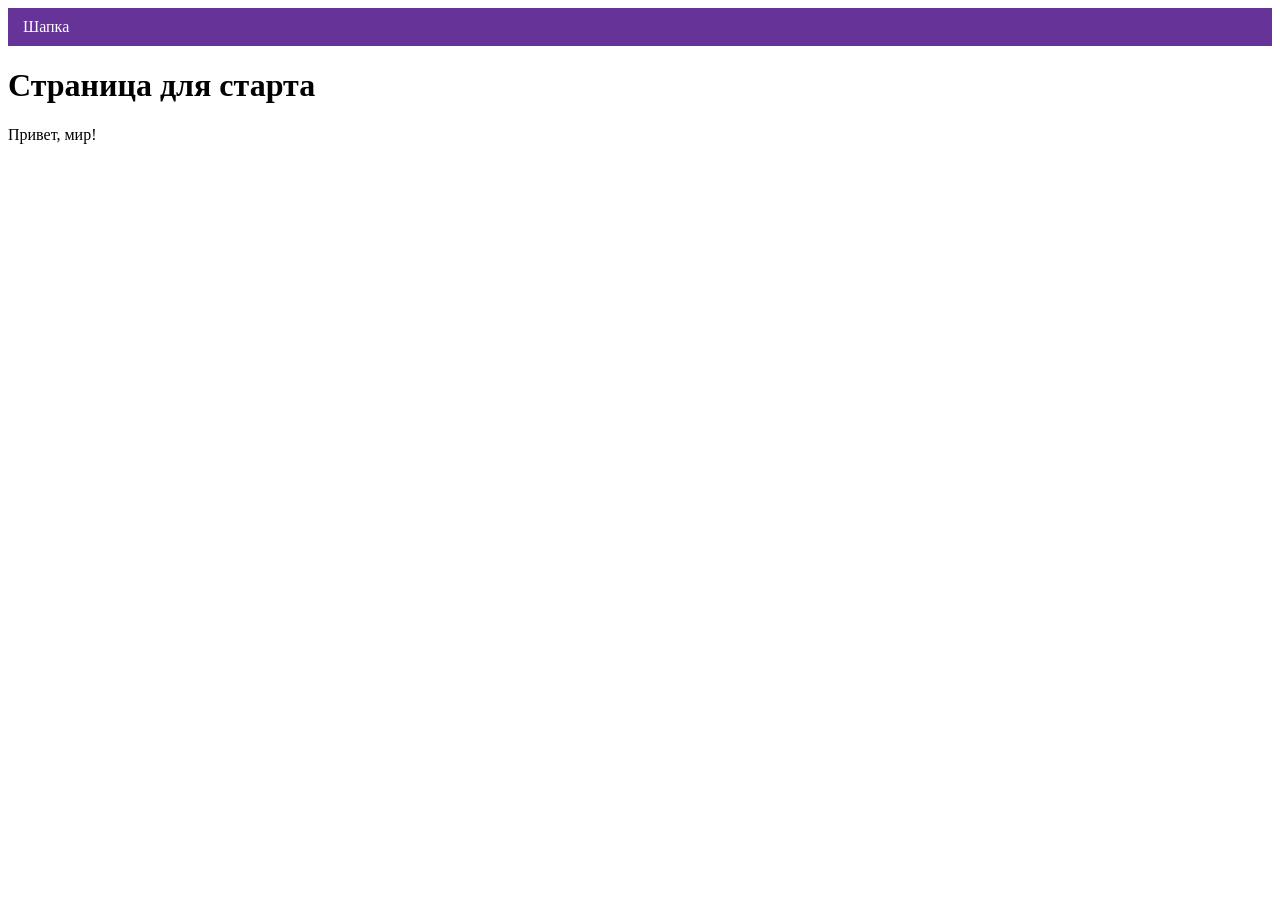
==== index.html @ a037d920 "Deploying to gh-pages from @ vetarara/html2-basic-template@3bbbdbb799ca0d3cada2220d2fe29b8c7f85b07a " ====
<!DOCTYPE html><html class="page" lang="ru"><head><meta charset="UTF-8"><title>Название проекта</title><meta name="viewport" content="width=device-width,initial-scale=1"><link rel="preload" href="#" type="font/woff2" as="font"><link rel="stylesheet" href="styles/styles.css"><script src="scripts/index.js" defer="defer"></script></head><body class="page__body"><header class="header">Шапка</header><main><h1>Страница для старта</h1><p>Привет, мир!</p></main></body></html>
---- styles/styles.css ----
.header{color:#fff;background-color:#639;padding:10px 15px}
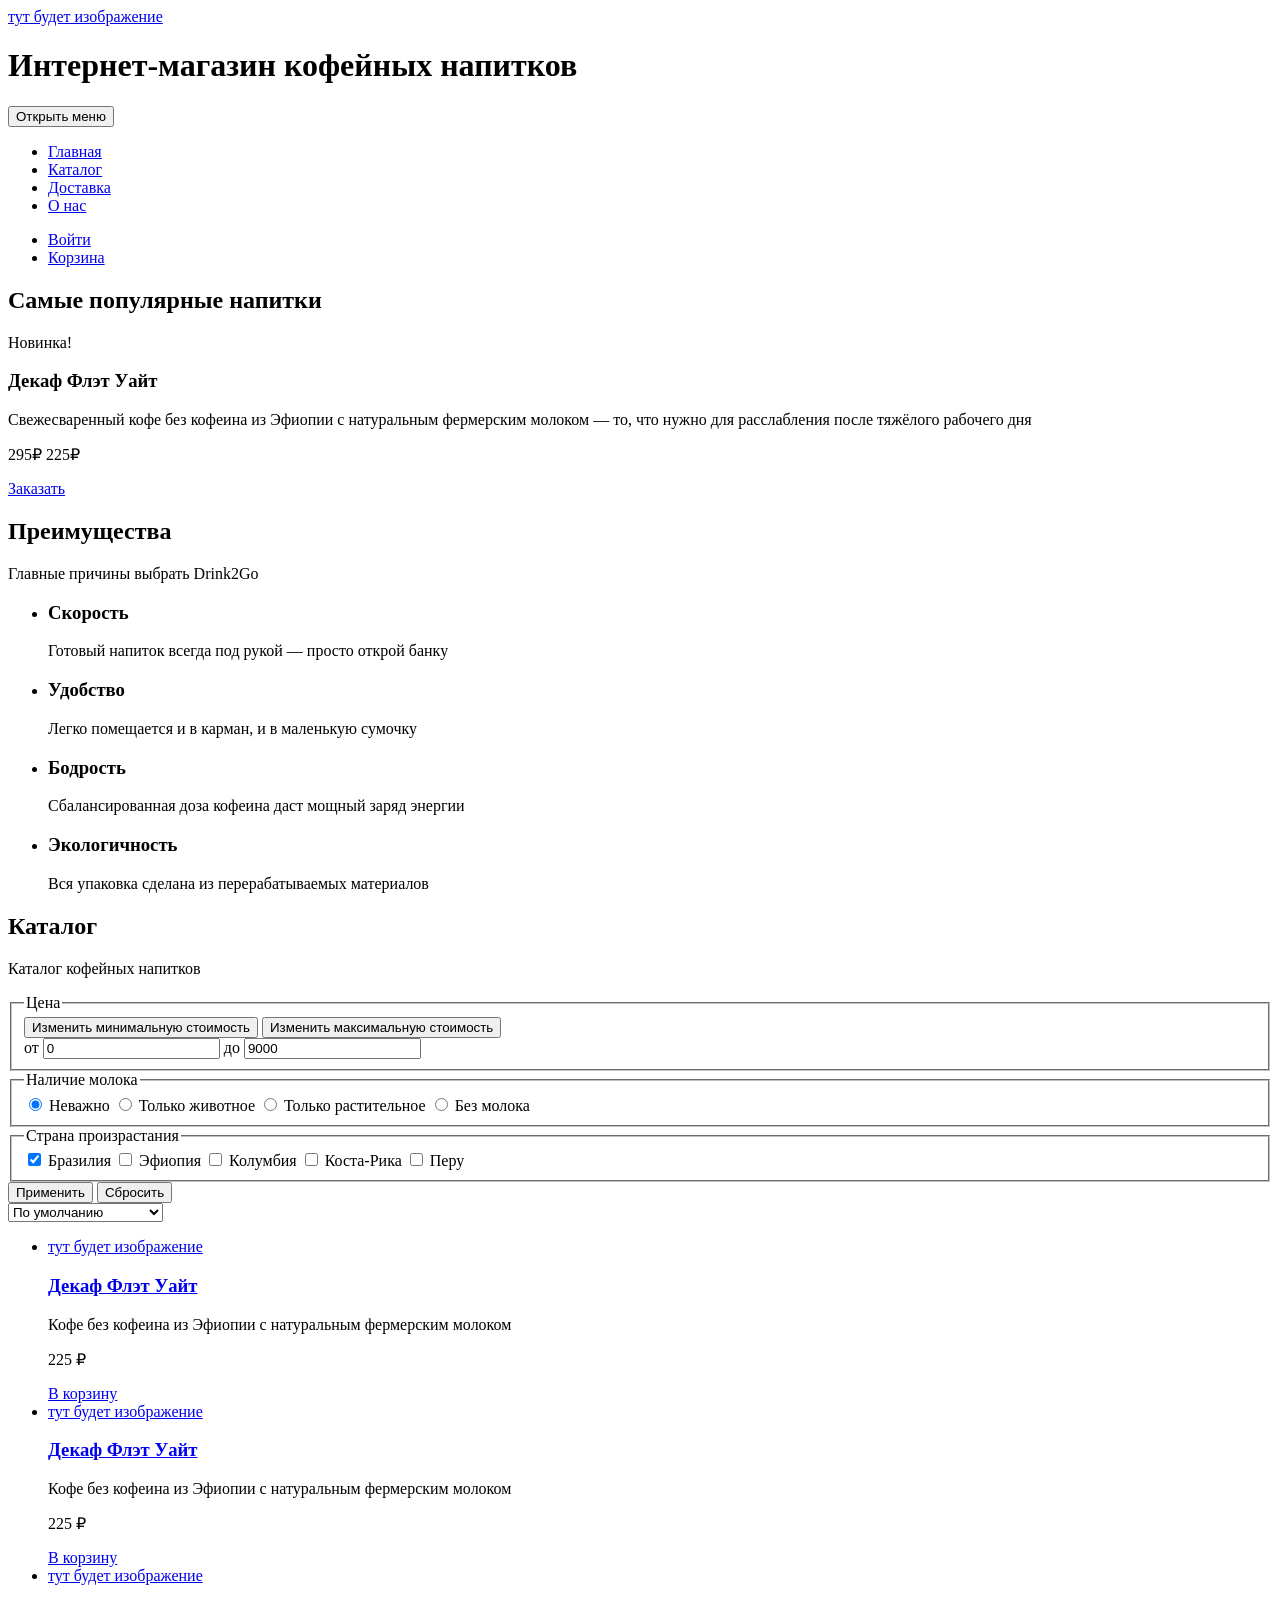
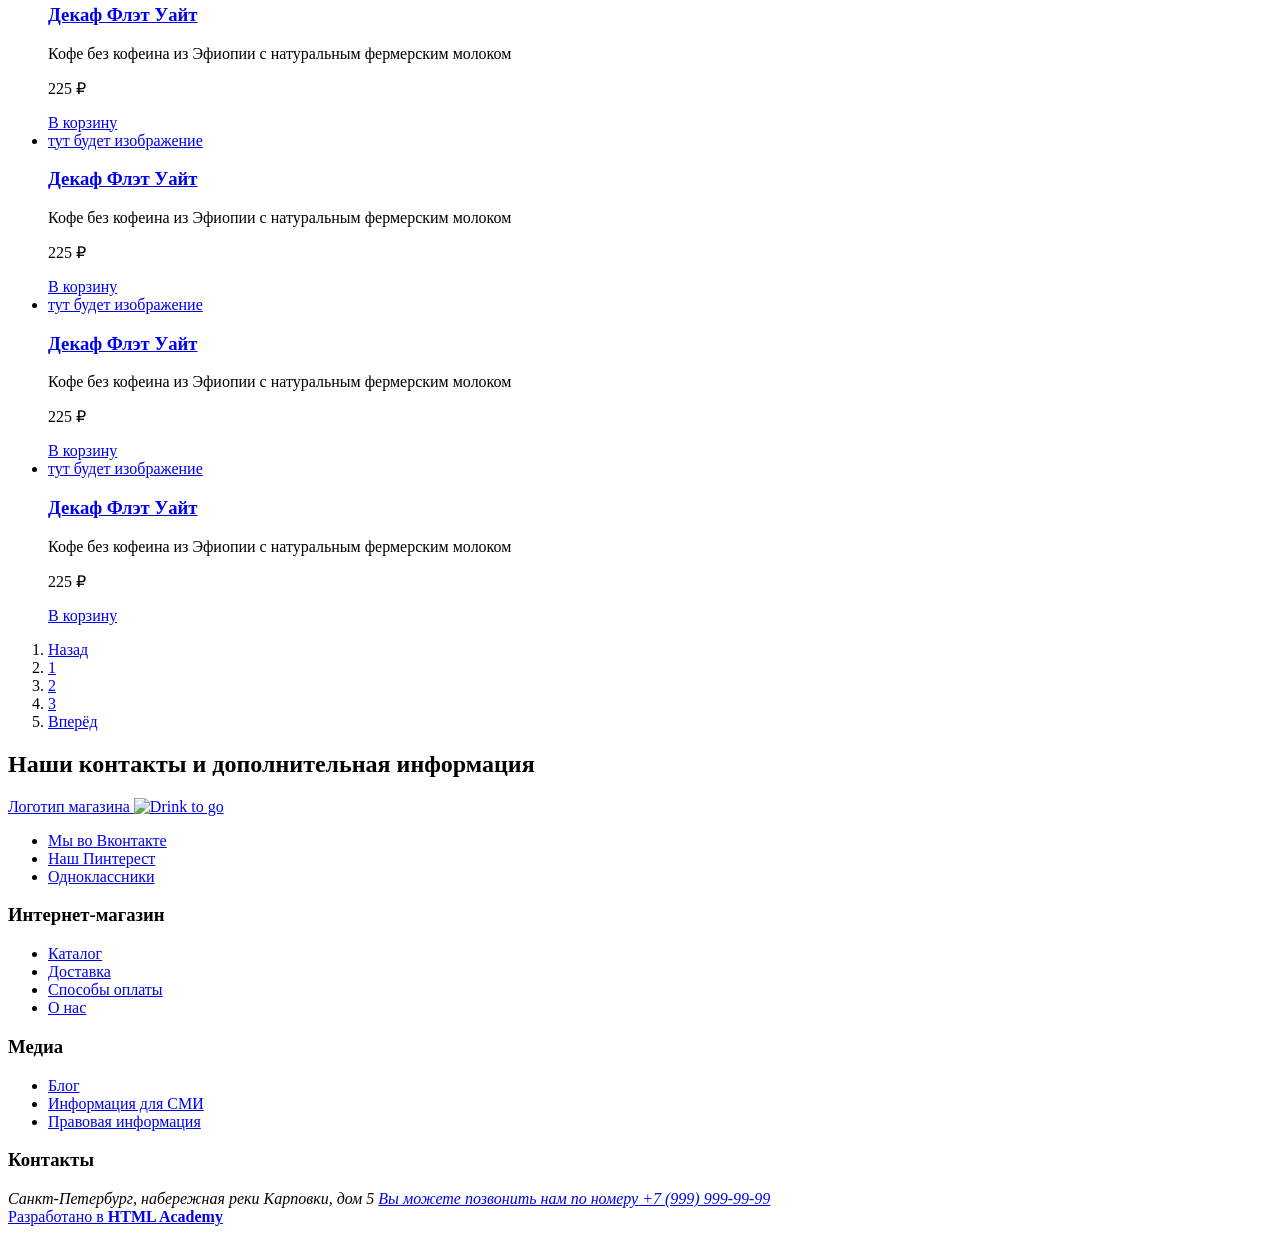
==== commit 9c2aa145: "Deploying to gh-pages from @ vetarara/html2-basic-template@808e8c18e584cabd13e8086a3b2bb0e086e88b02 " ====
--- a/index.html
+++ b/index.html
@@ -1 +1,62 @@
-<!DOCTYPE html><html class="page" lang="ru"><head><meta charset="UTF-8"><title>Название проекта</title><meta name="viewport" content="width=device-width,initial-scale=1"><link rel="preload" href="#" type="font/woff2" as="font"><link rel="stylesheet" href="styles/styles.css"><script src="scripts/index.js" defer="defer"></script></head><body class="page__body"><header class="header">Шапка</header><main><h1>Страница для старта</h1><p>Привет, мир!</p></main></body></html>+<!DOCTYPE html><html class="page" lang="ru"><head><meta charset="UTF-8"><title>Дринк ту гоу</title><meta name="viewport" content="width=device-width,initial-scale=1"><link rel="preload" href="#" type="font/woff2" as="font"><link rel="stylesheet" href="styles/styles.css"><script src="scripts/index.js" defer="defer"></script></head><body class="page__body"><header class="page__header main-header"><div class="main-header__logo-title logo-title"><a class="logo-title__logo logo" href="index.html" aria-current="page">тут будет изображение<!-- <picture>
+            Десктоп от 1440 нужно ставить? Или как в кэт энерджи оставить 1280?
+            <source width="170" height="36" type="image/svg+xml" media="(min-width: 1280px)" srcset="images/logo-desktop.svg">
+            <source width="82" height="36" type="image/svg+xml" media="(min-width: 768px)" srcset="images/logo-tablet.svg">
+            <img class="logo__image" src="images/logo-mobile.svg" width="32" height="36" alt="Логотип магазина">
+          </picture> --></a><h1 class="logo-title__title title visually-hidden">Интернет-магазин кофейных напитков</h1></div><nav class="main-header__nav main-nav"><button class="main-nav__list-toggle" type="button" aria-label="Открыть меню"><!-- оставить либо ариа-лейбл, либо хидден спан --> <span class="visually-hidden">Открыть меню</span></button><ul class="main-nav__list menu"><li class="menu__item menu__item--current"><a class="menu__link menu__link--current" href="#">Главная</a></li><li class="menu__item"><a class="menu__link" href="#">Каталог</a></li><li class="menu__item"><a class="menu__link" href="#">Доставка</a></li><li class="menu__item"><a class="menu__link" href="#">О нас</a></li></ul><ul class="main-nav__user-list menu-user"><li class="menu-user__item"><a class="menu-user__link" href="#">Войти</a></li><li class="menu-user__item"><a class="menu-user__link" href="#">Корзина</a></li></ul></nav></header><main class="page__main"><section class="page__slider slider"><h2 class="visually-hidden">Самые популярные напитки</h2><div class="slider__wrapper"><!-- <picture class="slider__image-wrapper">
+            <source width="600" height="600" type="image/webp" media="(min-width: 1280px)" srcset="images/slider/index-can-desktop@1x.webp 1x, images/slider/index-can-desktop@2x.webp 2x">
+            <source width="476" height="476" type="image/webp" media="(min-width: 768px)" srcset="images/slider/index-can-tablet@1x.webp 1x, images/slider/index-can-tablet@2x.webp 2x">
+            <source type="image/webp" srcset="images/slider/index-can-mobile@1x.webp 1x, images/slider/index-can-mobile@2x.webp 2x">
+            <source width="600" height="600" type="image/png" media="(min-width: 1280px)" srcset="images/slider/index-can-desktop@1x.png 1x, images/slider/index-can-desktop@2x.png 2x">
+            <source width="476" height="476" type="image/png" media="(min-width: 768px)" srcset="images/slider/index-can-tablet@1x.jpg 1x, images/slider/index-can-tablet@2x.jpg 2x">
+            <img class="slider__image" src="images/slider/index-can-mobile@1x.png" srcset="images/slider/index-can-mobile@2x.png 2x" width="280" height="280" alt="Светлая баночка кофе">
+          </picture> --><p class="slider__badge">Новинка!</p><h3 class="slider__title">Декаф Флэт Уайт</h3><p class="slider__description">Свежесваренный кофе без кофеина из Эфиопии с натуральным фермерским молоком — то, что нужно для расслабления после тяжёлого рабочего дня</p><div class="slider__order promo-order"><p class="promo-order__price"><span class="promo-order__price-old">295₽</span> <span class="promo-order__price-action">225₽</span></p><a class="promo-order__order-button" href="#">Заказать</a></div></div></section><section class="page__features features"><h2 class="features__title">Преимущества</h2><p class="features__subtitle">Главные причины выбрать Drink2Go</p><ul class="features__list"><li class="features__item feature feature--speed"><h3 class="feature__title">Скорость</h3><p class="feature__description">Готовый напиток всегда под рукой — просто открой банку</p></li><li class="features__item feature feature--convenience"><h3 class="feature__title">Удобство</h3><p class="feature__description">Легко помещается и в карман, и в маленькую сумочку</p></li><li class="features__item feature feature--vigor"><h3 class="feature__title">Бодрость</h3><p class="feature__description">Сбалансированная доза кофеина даст мощный заряд энергии</p></li><li class="features__item feature feature--ecofriendly"><h3 class="feature__title">Экологичность</h3><p class="feature__description">Вся упаковка сделана из перерабатываемых материалов</p></li></ul></section><section class="page__catalog catalog"><h2 class="catalog__title">Каталог</h2><p class="catalog__subtitle">Каталог кофейных напитков</p><form class="catalog__filter filter" action="https://echo.htmlacademy.ru/" method="get"><fieldset class="filter__price price"><legend class="price__title">Цена</legend><div class="price__toggle"><button class="price__toggle-min" type="button"><span class="visually-hidden">Изменить минимальную стоимость</span></button> <button class="price__toggle-max" type="button"><span class="visually-hidden">Изменить максимальную стоимость</span></button></div><div class="price__change"><label class="price__change-min visually-hidden" for="min">от</label> <input class="price__change-input" id="min" name="min-price" type="number" value="0" min="0"> <label class="price__change-max visually-hidden" for="max">до</label> <input class="price__change-input" id="max" name="max-price" type="number" value="9000" min="0"></div></fieldset><fieldset class="filter__milk milk"><legend class="milk__title">Наличие молока</legend><div class="milk__list"><label class="milk__control" for="nomatter"><input class="milk__input" id="nomatter" name="milk-presence" type="radio" value="nomatter" checked="checked"> Неважно</label> <label class="milk__control" for="animal"><input class="milk__input" id="animal" name="milk-presence" type="radio" value="animal"> Только животное</label> <label class="milk__control" for="plant"><input class="milk__input" id="plant" name="milk-presence" type="radio" value="plant"> Только растительное</label> <label class="milk__control" for="milkless"><input class="milk__input" id="milkless" name="milk-presence" type="radio" value="milkless"> Без молока</label></div></fieldset><fieldset class="filter__country country"><legend class="country__title">Страна произрастания</legend><div class="country__list"><label class="country__control" for="brazil"><input class="country__input" id="brazil" name="country" value="brazil" type="checkbox" checked="checked"> Бразилия</label> <label class="country__control" for="ethiopia"><input class="country__input" id="ethiopia" name="country" value="ethiopia" type="checkbox"> Эфиопия</label> <label class="country__control" for="colombia"><input class="country__input" id="colombia" name="country" value="colombia" type="checkbox"> Колумбия</label> <label class="country__control" for="costa-rica"><input class="country__input" id="costa-rica" name="country" value="costa-rica" type="checkbox"> Коста-Рика</label> <label class="country__control" for="peru"><input class="country__input" id="peru" name="country" value="peru" type="checkbox"> Перу</label></div></fieldset><div class="filter__buttons"><button class="button" type="submit">Применить</button> <button class="button button-reset" type="reset">Сбросить</button></div></form><div class="catalog__sorting sorting"><!-- возможно, этот див лишний --> <select class="sorting__control" aria-label="Порядок сортировки" name="select-control"><option value="sorting__default">По умолчанию</option><option value="sorting__inexpensive">Сначала недорогие</option><option value="sorting__popular">Сначала популярные</option></select></div><ul class="catalog__list cards"><li class="cards__item card"><a class="card__link" href="#">тут будет изображение<!-- <picture>
+                <source width="169" height="210" type="image/webp" media="(min-width: 1280px)" srcset="images/catalog/chicken500-desktop@1x.webp, images/catalog/chicken500-desktop@2x.webp 2x">
+                <source width="200" height="210" type="image/webp" media="(min-width: 768px)" srcset="images/catalog/chicken500-tablet@1x.webp, images/catalog/chicken500-tablet@2x.webp 2x">
+                <source type="image/webp" srcset="images/catalog/chicken500-mobile@1x.webp, images/catalog/chicken500-mobile@2x.webp 2x">
+                <source width="169" height="210" type="image/png" media="(min-width: 1280px)" srcset="images/catalog/chicken500-desktop@1x.png, images/catalog/chicken500-desktop@2x.png 2x">
+                <source width="200" height="210" type="image/png" media="(min-width: 768px)" srcset="images/catalog/chicken500-tablet@1x.png, images/catalog/chicken500-tablet@2x.png 2x">
+                <img class="card__img" src="images/catalog/chicken500-mobile@1x.png" srcset="images/catalog/chicken500-mobile@2x.png 2x" width="140" height="107" alt="Cветлая баночка кофе">
+              </picture> --></a><h3 class="card__title"><a class="card__title-link" href="#" tabindex="-1">Декаф Флэт Уайт</a></h3><p class="card__description">Кофе без кофеина из Эфиопии с натуральным фермерским молоком</p><p class="card__price">225 ₽</p><a class="card__order" href="#">В корзину</a></li><li class="cards__item card"><a class="card__link" href="#">тут будет изображение<!-- <picture>
+                <source width="169" height="210" type="image/webp" media="(min-width: 1280px)" srcset="images/catalog/chicken500-desktop@1x.webp, images/catalog/chicken500-desktop@2x.webp 2x">
+                <source width="200" height="210" type="image/webp" media="(min-width: 768px)" srcset="images/catalog/chicken500-tablet@1x.webp, images/catalog/chicken500-tablet@2x.webp 2x">
+                <source type="image/webp" srcset="images/catalog/chicken500-mobile@1x.webp, images/catalog/chicken500-mobile@2x.webp 2x">
+                <source width="169" height="210" type="image/png" media="(min-width: 1280px)" srcset="images/catalog/chicken500-desktop@1x.png, images/catalog/chicken500-desktop@2x.png 2x">
+                <source width="200" height="210" type="image/png" media="(min-width: 768px)" srcset="images/catalog/chicken500-tablet@1x.png, images/catalog/chicken500-tablet@2x.png 2x">
+                <img class="card__img" src="images/catalog/chicken500-mobile@1x.png" srcset="images/catalog/chicken500-mobile@2x.png 2x" width="140" height="107" alt="Фиолетовая баночка кофе">
+              </picture> --></a><h3 class="card__title"><a class="card__title-link" href="#" tabindex="-1">Декаф Флэт Уайт</a></h3><p class="card__description">Кофе без кофеина из Эфиопии с натуральным фермерским молоком</p><p class="card__price">225 ₽</p><a class="card__order" href="#">В корзину</a></li><li class="cards__item card"><a class="card__link" href="#">тут будет изображение<!-- <picture>
+                <source width="169" height="210" type="image/webp" media="(min-width: 1280px)" srcset="images/catalog/chicken500-desktop@1x.webp, images/catalog/chicken500-desktop@2x.webp 2x">
+                <source width="200" height="210" type="image/webp" media="(min-width: 768px)" srcset="images/catalog/chicken500-tablet@1x.webp, images/catalog/chicken500-tablet@2x.webp 2x">
+                <source type="image/webp" srcset="images/catalog/chicken500-mobile@1x.webp, images/catalog/chicken500-mobile@2x.webp 2x">
+                <source width="169" height="210" type="image/png" media="(min-width: 1280px)" srcset="images/catalog/chicken500-desktop@1x.png, images/catalog/chicken500-desktop@2x.png 2x">
+                <source width="200" height="210" type="image/png" media="(min-width: 768px)" srcset="images/catalog/chicken500-tablet@1x.png, images/catalog/chicken500-tablet@2x.png 2x">
+                <img class="card__img" src="images/catalog/chicken500-mobile@1x.png" srcset="images/catalog/chicken500-mobile@2x.png 2x" width="140" height="107" alt="Чёрная баночка кофе">
+              </picture> --></a><h3 class="card__title"><a class="card__title-link" href="#" tabindex="-1">Декаф Флэт Уайт</a></h3><p class="card__description">Кофе без кофеина из Эфиопии с натуральным фермерским молоком</p><p class="card__price">225 ₽</p><a class="card__order" href="#">В корзину</a></li><li class="cards__item card"><a class="card__link" href="#">тут будет изображение<!-- <picture>
+                <source width="169" height="210" type="image/webp" media="(min-width: 1280px)" srcset="images/catalog/chicken500-desktop@1x.webp, images/catalog/chicken500-desktop@2x.webp 2x">
+                <source width="200" height="210" type="image/webp" media="(min-width: 768px)" srcset="images/catalog/chicken500-tablet@1x.webp, images/catalog/chicken500-tablet@2x.webp 2x">
+                <source type="image/webp" srcset="images/catalog/chicken500-mobile@1x.webp, images/catalog/chicken500-mobile@2x.webp 2x">
+                <source width="169" height="210" type="image/png" media="(min-width: 1280px)" srcset="images/catalog/chicken500-desktop@1x.png, images/catalog/chicken500-desktop@2x.png 2x">
+                <source width="200" height="210" type="image/png" media="(min-width: 768px)" srcset="images/catalog/chicken500-tablet@1x.png, images/catalog/chicken500-tablet@2x.png 2x">
+                <img class="card__img" src="images/catalog/chicken500-mobile@1x.png" srcset="images/catalog/chicken500-mobile@2x.png 2x" width="140" height="107" alt="Розовая баночка кофе">
+              </picture> --></a><h3 class="card__title"><a class="card__title-link" href="#" tabindex="-1">Декаф Флэт Уайт</a></h3><p class="card__description">Кофе без кофеина из Эфиопии с натуральным фермерским молоком</p><p class="card__price">225 ₽</p><a class="card__order" href="#">В корзину</a></li><li class="cards__item card"><a class="card__link" href="#">тут будет изображение<!-- <picture>
+                <source width="169" height="210" type="image/webp" media="(min-width: 1280px)" srcset="images/catalog/chicken500-desktop@1x.webp, images/catalog/chicken500-desktop@2x.webp 2x">
+                <source width="200" height="210" type="image/webp" media="(min-width: 768px)" srcset="images/catalog/chicken500-tablet@1x.webp, images/catalog/chicken500-tablet@2x.webp 2x">
+                <source type="image/webp" srcset="images/catalog/chicken500-mobile@1x.webp, images/catalog/chicken500-mobile@2x.webp 2x">
+                <source width="169" height="210" type="image/png" media="(min-width: 1280px)" srcset="images/catalog/chicken500-desktop@1x.png, images/catalog/chicken500-desktop@2x.png 2x">
+                <source width="200" height="210" type="image/png" media="(min-width: 768px)" srcset="images/catalog/chicken500-tablet@1x.png, images/catalog/chicken500-tablet@2x.png 2x">
+                <img class="card__img" src="images/catalog/chicken500-mobile@1x.png" srcset="images/catalog/chicken500-mobile@2x.png 2x" width="140" height="107" alt="Коричневая баночка кофе">
+              </picture> --></a><h3 class="card__title"><a class="card__title-link" href="#" tabindex="-1">Декаф Флэт Уайт</a></h3><p class="card__description">Кофе без кофеина из Эфиопии с натуральным фермерским молоком</p><p class="card__price">225 ₽</p><a class="card__order" href="#">В корзину</a></li><li class="cards__item card"><a class="card__link" href="#">тут будет изображение<!-- <picture>
+                <source width="169" height="210" type="image/webp" media="(min-width: 1280px)" srcset="images/catalog/chicken500-desktop@1x.webp, images/catalog/chicken500-desktop@2x.webp 2x">
+                <source width="200" height="210" type="image/webp" media="(min-width: 768px)" srcset="images/catalog/chicken500-tablet@1x.webp, images/catalog/chicken500-tablet@2x.webp 2x">
+                <source type="image/webp" srcset="images/catalog/chicken500-mobile@1x.webp, images/catalog/chicken500-mobile@2x.webp 2x">
+                <source width="169" height="210" type="image/png" media="(min-width: 1280px)" srcset="images/catalog/chicken500-desktop@1x.png, images/catalog/chicken500-desktop@2x.png 2x">
+                <source width="200" height="210" type="image/png" media="(min-width: 768px)" srcset="images/catalog/chicken500-tablet@1x.png, images/catalog/chicken500-tablet@2x.png 2x">
+                <img class="card__img" src="images/catalog/chicken500-mobile@1x.png" srcset="images/catalog/chicken500-mobile@2x.png 2x" width="140" height="107" alt="Кремовая баночка кофе">
+              </picture> --></a><h3 class="card__title"><a class="card__title-link" href="#" tabindex="-1">Декаф Флэт Уайт</a></h3><p class="card__description">Кофе без кофеина из Эфиопии с натуральным фермерским молоком</p><p class="card__price">225 ₽</p><a class="card__order" href="#">В корзину</a></li></ul><ol class="catalog__pagination pagination"><li class="pagination__item"><a class="pagination__link" href="#">Назад</a></li><li class="pagination__item"><a class="pagination__link" href="#">1</a></li><li class="pagination__item"><a class="pagination__link pagination__link--current" href="#" aria-current="page" tabindex="-1">2</a></li><li class="pagination__item"><a class="pagination__link" href="#">3</a></li><li class="pagination__item"><a class="pagination__link" href="#">Вперёд</a></li></ol></section></main><footer class="page__footer main-footer"><h2 class="visually-hidden">Наши контакты и дополнительная информация</h2><div class="main-footer__map map"><noscript><!-- <picture>
+            <source width="1440" height="400" type="image/webp" media="(min-width: 1280px)" srcset="images/map/map-desktop@1x.webp 1x, images/map/map-desktop@2x.webp 2x">
+            <source width="768" height="400" type="image/webp" media="(min-width: 768px)" srcset="images/map/map-tablet@1x.webp 1x, images/map/map-tablet@2x.webp 2x">
+            <source type="image/webp" srcset="images/map/map-mobile@1x.webp 1x, images/map/map-mobile@2x.webp 2x">
+            <source width="1440" height="400" type="image/png" media="(min-width: 1280px)" srcset="images/map/map-desktop@1x.jpg 1x, images/map/map-desktop@2x.jpg 2x">
+            <source width="768" height="400" type="image/png" media="(min-width: 768px)" srcset="images/map/map-tablet@1x.jpg 1x, images/map/map-tablet@2x.jpg 2x">
+            <img class="map__img" src="images/map/map-mobile@1x.jpg" srcset="images/map/map-mobile@2x.jpg 2x" loading="lazy" width="320" height="362" alt="Мы на карте">
+          </picture> --></noscript></div><div class="main-footer__links"><a class="main-footer__logo logo-footer" href="index.html"><span class="visually-hidden">Логотип магазина</span> <img class="logo-footer__text" src="images/logo-text.svg" lang="en" loading="lazy" alt="Drink to go" width="82" height="36"></a><ul class="main-footer__social social"><li class="social__item"><a class="social__link social__link--vk" href="https://vk.com/htmlacademy"><span class="visually-hidden">Мы вo Вконтакте</span></a></li><li class="social__item"><a class="social__link social__link--pinterest" href="#"><span class="visually-hidden">Наш Пинтерест</span></a></li><li class="social__item"><a class="social__link social__link--ok" href="#"><span class="visually-hidden">Одноклассники</span></a></li></ul></div><div class="main-footer__nav footer-nav"><h3 class="footer-nav__title">Интернет-магазин</h3><ul class="footer-nav__list menu-footer"><li class="menu-footer__item"><a class="menu-footer__link" href="#">Каталог</a></li><li class="menu-footer__item"><a class="menu-footer__link" href="#">Доставка</a></li><li class="menu-footer__item"><a class="menu-footer__link" href="#">Способы оплаты</a></li><li class="menu-footer__item"><a class="menu-footer__link" href="#">О нас</a></li></ul></div><div class="main-footer__info footer-info"><h3 class="footer-info__title">Медиа</h3><ul class="footer-info__media media"><li class="media__item"><a class="media__link" href="#">Блог</a></li><li class="media__item"><a class="media__link" href="#">Информация для СМИ</a></li><li class="media__item"><a class="media__link" href="#">Правовая информация</a></li></ul></div><div class="main-footer__contacts contacts"><h3 class="contacts__title">Контакты</h3><address class="contacts__wrapper"><span class="contacts__address">Санкт-Петербург, набережная реки Карповки, дом 5</span> <a class="contacts__phone" href="tel:+79999999999"><span class="visually-hidden">Вы можете позвонить нам по номеру</span> +7&nbsp;(999)&nbsp;999‑99‑99</a></address></div><div class="main-footer__copyright copyright"><a class="copyright__link" href="https://htmlacademy.ru/intensive/adaptive">Разработано в <strong class="copyright__text">HTML Academy</strong></a></div></footer></body></html>
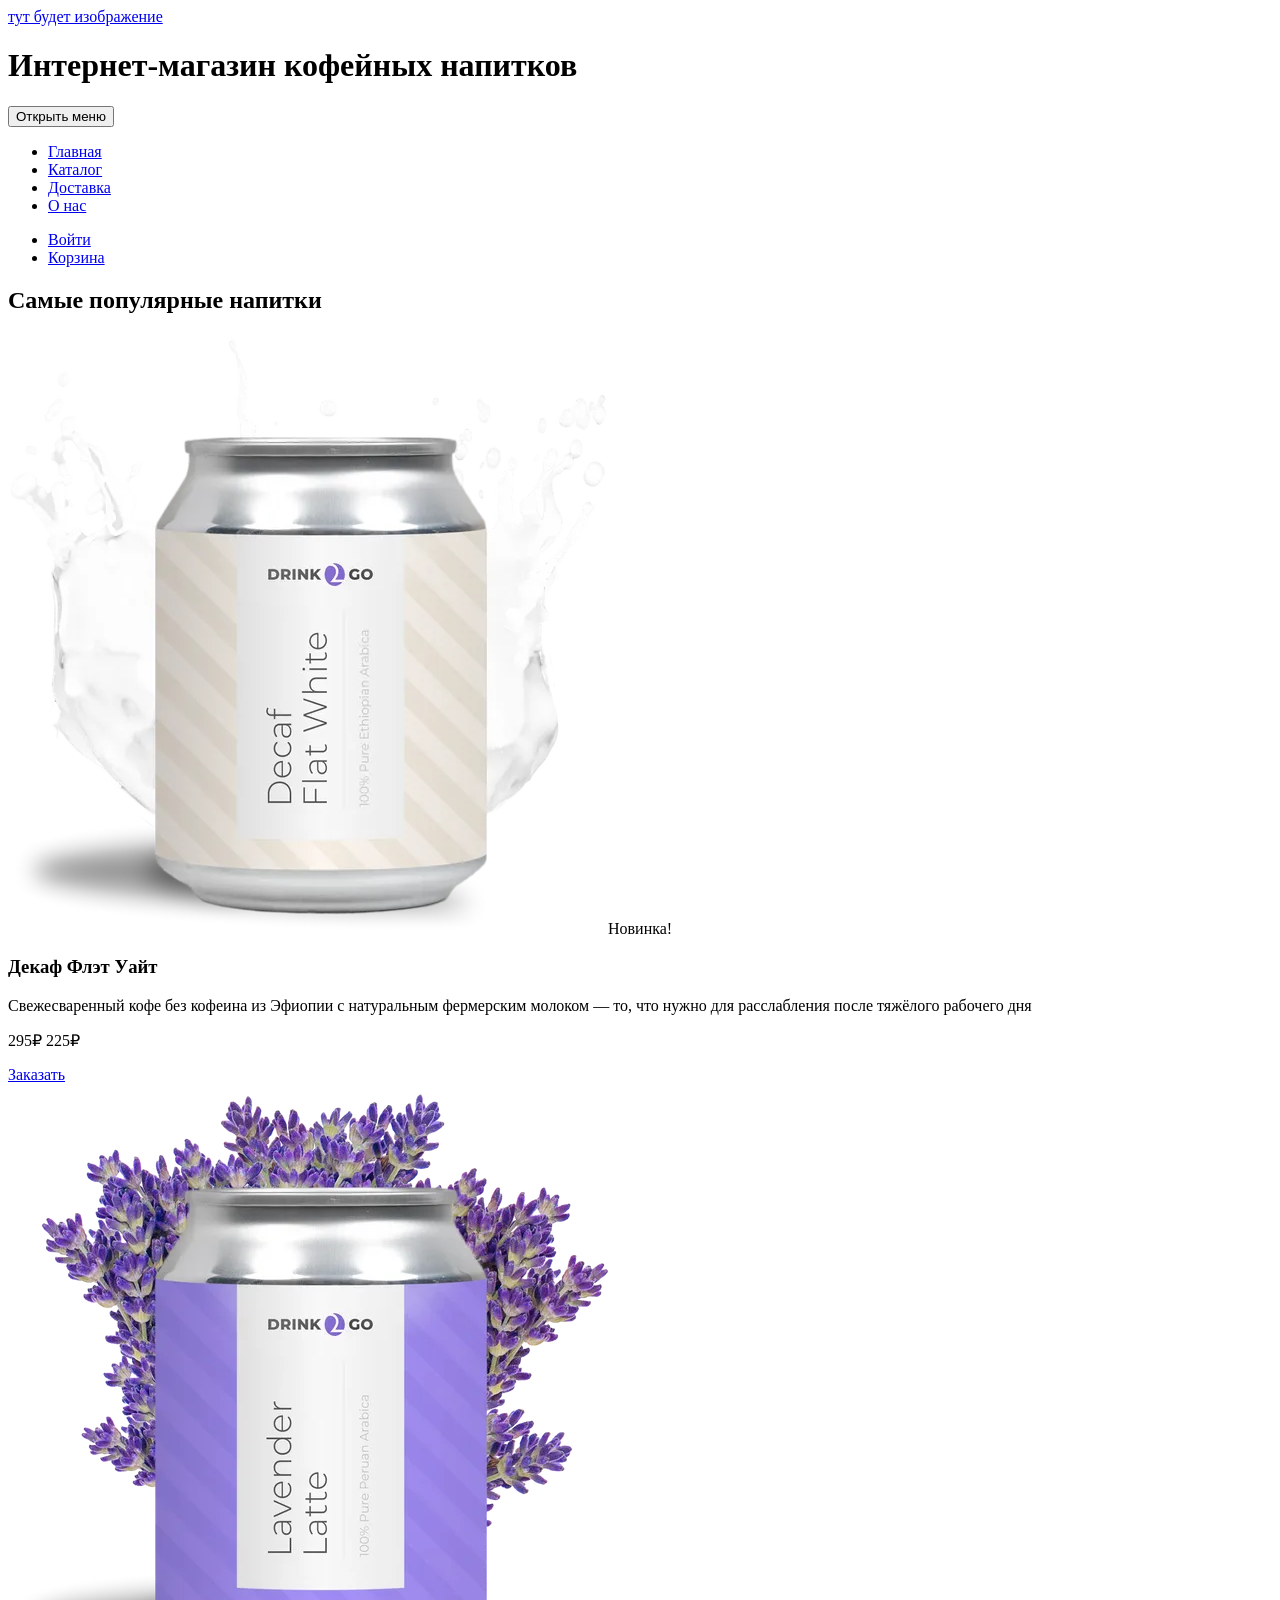
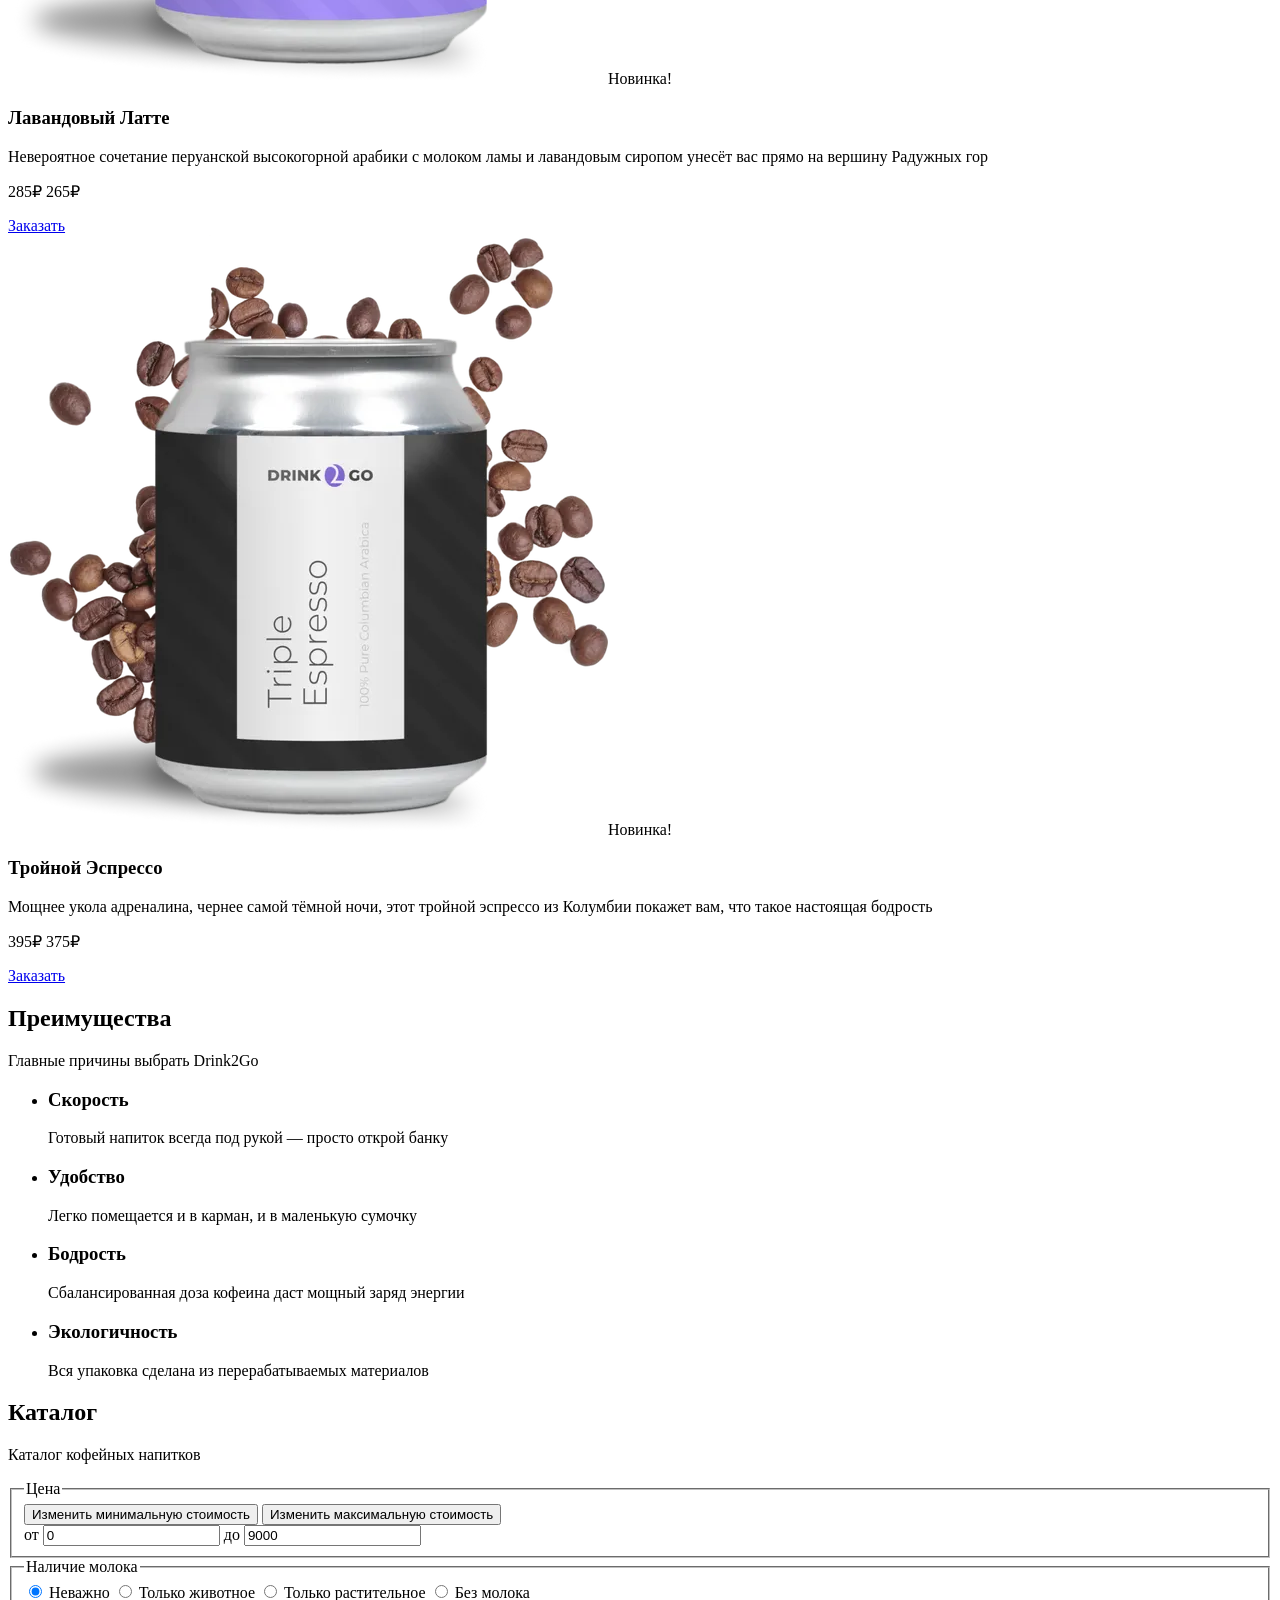
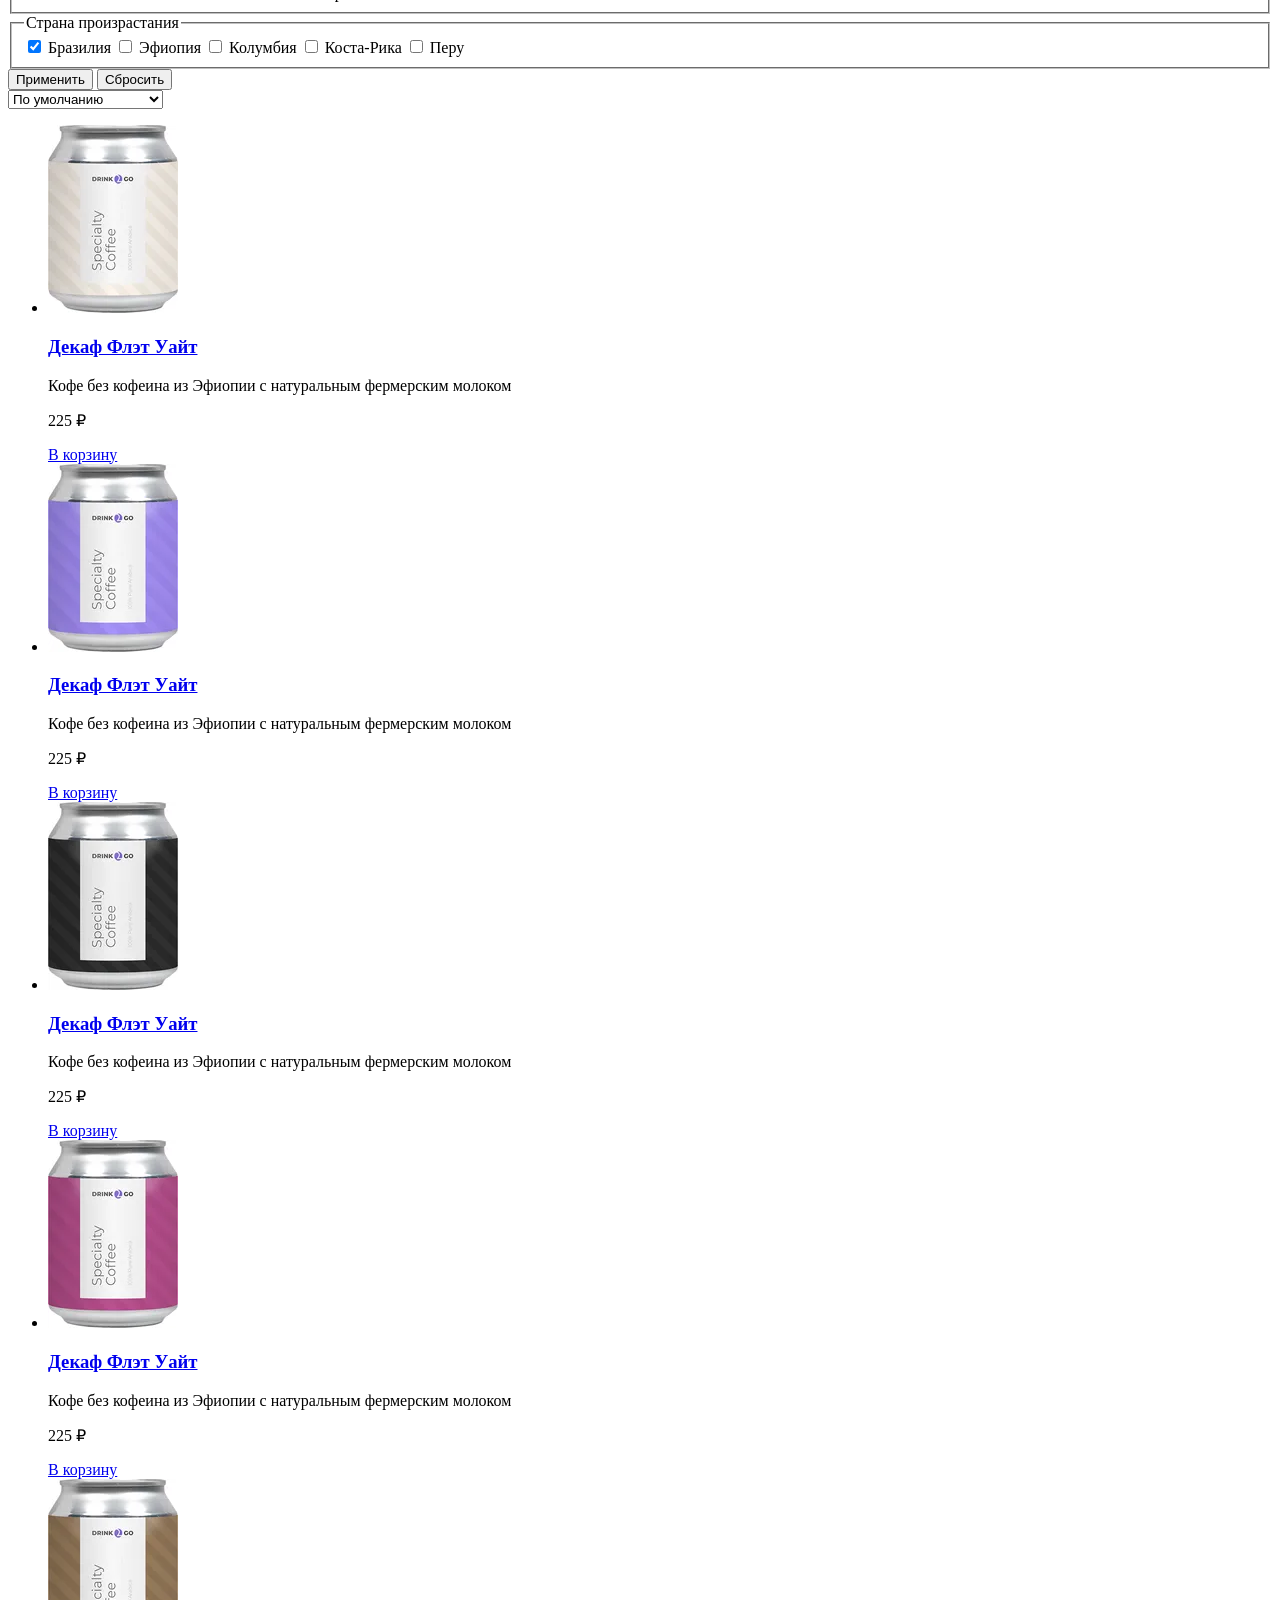
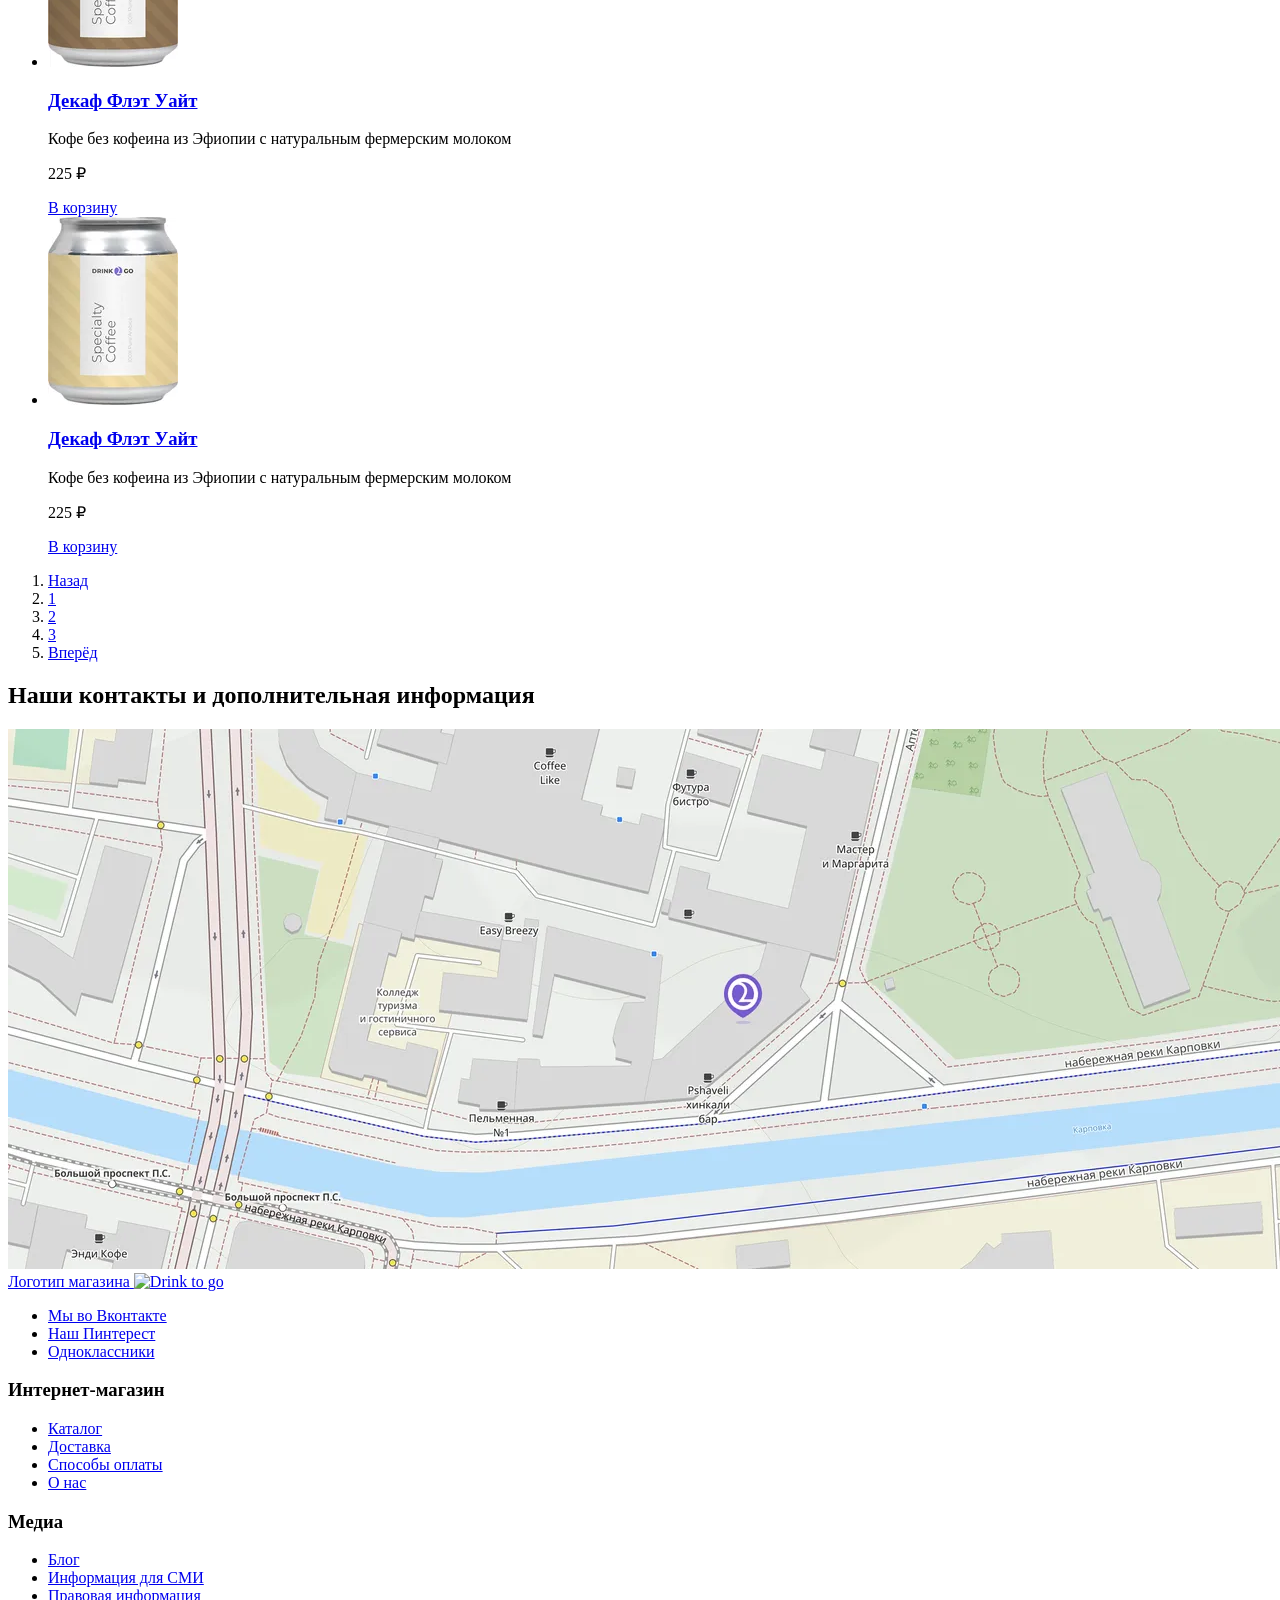
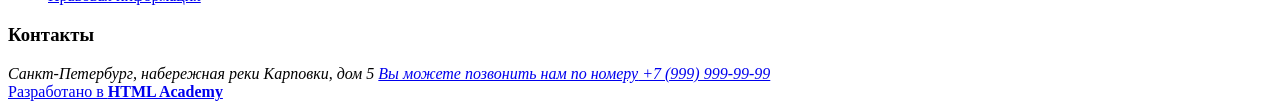
==== commit 1bcafe71: "Deploying to gh-pages from @ vetarara/html2-basic-template@a371058cd3cb0612061e7a98814a07f6a9eecbb4 " ====
--- a/index.html
+++ b/index.html
@@ -1,62 +1,10 @@
-<!DOCTYPE html><html class="page" lang="ru"><head><meta charset="UTF-8"><title>Дринк ту гоу</title><meta name="viewport" content="width=device-width,initial-scale=1"><link rel="preload" href="#" type="font/woff2" as="font"><link rel="stylesheet" href="styles/styles.css"><script src="scripts/index.js" defer="defer"></script></head><body class="page__body"><header class="page__header main-header"><div class="main-header__logo-title logo-title"><a class="logo-title__logo logo" href="index.html" aria-current="page">тут будет изображение<!-- <picture>
+<!DOCTYPE html><html class="page" lang="ru"><head><meta charset="UTF-8"><title>Drink2Go</title><meta name="viewport" content="width=device-width,initial-scale=1"><!-- шрифты
+      <link rel="preload" href="fonts/lato/Lato-Regular.woff2" as="font" crossorigin="anonymous">
+      <link rel="preload" href="fonts/oswald/oswaldregular.woff2" as="font" crossorigin="anonymous">
+    --><link rel="stylesheet" href="styles/styles.css"><link rel="icon" href="favicon.ico"><link rel="icon" href="favicons/icon.svg" type="image/svg+xml"><link rel="apple-touch-icon" href="favicons/apple.png"><link rel="manifest" href="manifest.webmanifest"><link rel="preload" href="#" type="font/woff2" as="font"><script src="scripts/index.js" defer="defer"></script></head><body class="page__body"><header class="page__header main-header"><div class="main-header__logo-title logo-title"><a class="logo-title__logo logo" href="index.html" aria-current="page">тут будет изображение<!-- <picture>
             Десктоп от 1440 нужно ставить? Или как в кэт энерджи оставить 1280?
             <source width="170" height="36" type="image/svg+xml" media="(min-width: 1280px)" srcset="images/logo-desktop.svg">
-            <source width="82" height="36" type="image/svg+xml" media="(min-width: 768px)" srcset="images/logo-tablet.svg">
+            <source width="82" height=
+            "36" type="image/svg+xml" media="(min-width: 768px)" srcset="images/logo-tablet.svg">
             <img class="logo__image" src="images/logo-mobile.svg" width="32" height="36" alt="Логотип магазина">
-          </picture> --></a><h1 class="logo-title__title title visually-hidden">Интернет-магазин кофейных напитков</h1></div><nav class="main-header__nav main-nav"><button class="main-nav__list-toggle" type="button" aria-label="Открыть меню"><!-- оставить либо ариа-лейбл, либо хидден спан --> <span class="visually-hidden">Открыть меню</span></button><ul class="main-nav__list menu"><li class="menu__item menu__item--current"><a class="menu__link menu__link--current" href="#">Главная</a></li><li class="menu__item"><a class="menu__link" href="#">Каталог</a></li><li class="menu__item"><a class="menu__link" href="#">Доставка</a></li><li class="menu__item"><a class="menu__link" href="#">О нас</a></li></ul><ul class="main-nav__user-list menu-user"><li class="menu-user__item"><a class="menu-user__link" href="#">Войти</a></li><li class="menu-user__item"><a class="menu-user__link" href="#">Корзина</a></li></ul></nav></header><main class="page__main"><section class="page__slider slider"><h2 class="visually-hidden">Самые популярные напитки</h2><div class="slider__wrapper"><!-- <picture class="slider__image-wrapper">
-            <source width="600" height="600" type="image/webp" media="(min-width: 1280px)" srcset="images/slider/index-can-desktop@1x.webp 1x, images/slider/index-can-desktop@2x.webp 2x">
-            <source width="476" height="476" type="image/webp" media="(min-width: 768px)" srcset="images/slider/index-can-tablet@1x.webp 1x, images/slider/index-can-tablet@2x.webp 2x">
-            <source type="image/webp" srcset="images/slider/index-can-mobile@1x.webp 1x, images/slider/index-can-mobile@2x.webp 2x">
-            <source width="600" height="600" type="image/png" media="(min-width: 1280px)" srcset="images/slider/index-can-desktop@1x.png 1x, images/slider/index-can-desktop@2x.png 2x">
-            <source width="476" height="476" type="image/png" media="(min-width: 768px)" srcset="images/slider/index-can-tablet@1x.jpg 1x, images/slider/index-can-tablet@2x.jpg 2x">
-            <img class="slider__image" src="images/slider/index-can-mobile@1x.png" srcset="images/slider/index-can-mobile@2x.png 2x" width="280" height="280" alt="Светлая баночка кофе">
-          </picture> --><p class="slider__badge">Новинка!</p><h3 class="slider__title">Декаф Флэт Уайт</h3><p class="slider__description">Свежесваренный кофе без кофеина из Эфиопии с натуральным фермерским молоком — то, что нужно для расслабления после тяжёлого рабочего дня</p><div class="slider__order promo-order"><p class="promo-order__price"><span class="promo-order__price-old">295₽</span> <span class="promo-order__price-action">225₽</span></p><a class="promo-order__order-button" href="#">Заказать</a></div></div></section><section class="page__features features"><h2 class="features__title">Преимущества</h2><p class="features__subtitle">Главные причины выбрать Drink2Go</p><ul class="features__list"><li class="features__item feature feature--speed"><h3 class="feature__title">Скорость</h3><p class="feature__description">Готовый напиток всегда под рукой — просто открой банку</p></li><li class="features__item feature feature--convenience"><h3 class="feature__title">Удобство</h3><p class="feature__description">Легко помещается и в карман, и в маленькую сумочку</p></li><li class="features__item feature feature--vigor"><h3 class="feature__title">Бодрость</h3><p class="feature__description">Сбалансированная доза кофеина даст мощный заряд энергии</p></li><li class="features__item feature feature--ecofriendly"><h3 class="feature__title">Экологичность</h3><p class="feature__description">Вся упаковка сделана из перерабатываемых материалов</p></li></ul></section><section class="page__catalog catalog"><h2 class="catalog__title">Каталог</h2><p class="catalog__subtitle">Каталог кофейных напитков</p><form class="catalog__filter filter" action="https://echo.htmlacademy.ru/" method="get"><fieldset class="filter__price price"><legend class="price__title">Цена</legend><div class="price__toggle"><button class="price__toggle-min" type="button"><span class="visually-hidden">Изменить минимальную стоимость</span></button> <button class="price__toggle-max" type="button"><span class="visually-hidden">Изменить максимальную стоимость</span></button></div><div class="price__change"><label class="price__change-min visually-hidden" for="min">от</label> <input class="price__change-input" id="min" name="min-price" type="number" value="0" min="0"> <label class="price__change-max visually-hidden" for="max">до</label> <input class="price__change-input" id="max" name="max-price" type="number" value="9000" min="0"></div></fieldset><fieldset class="filter__milk milk"><legend class="milk__title">Наличие молока</legend><div class="milk__list"><label class="milk__control" for="nomatter"><input class="milk__input" id="nomatter" name="milk-presence" type="radio" value="nomatter" checked="checked"> Неважно</label> <label class="milk__control" for="animal"><input class="milk__input" id="animal" name="milk-presence" type="radio" value="animal"> Только животное</label> <label class="milk__control" for="plant"><input class="milk__input" id="plant" name="milk-presence" type="radio" value="plant"> Только растительное</label> <label class="milk__control" for="milkless"><input class="milk__input" id="milkless" name="milk-presence" type="radio" value="milkless"> Без молока</label></div></fieldset><fieldset class="filter__country country"><legend class="country__title">Страна произрастания</legend><div class="country__list"><label class="country__control" for="brazil"><input class="country__input" id="brazil" name="country" value="brazil" type="checkbox" checked="checked"> Бразилия</label> <label class="country__control" for="ethiopia"><input class="country__input" id="ethiopia" name="country" value="ethiopia" type="checkbox"> Эфиопия</label> <label class="country__control" for="colombia"><input class="country__input" id="colombia" name="country" value="colombia" type="checkbox"> Колумбия</label> <label class="country__control" for="costa-rica"><input class="country__input" id="costa-rica" name="country" value="costa-rica" type="checkbox"> Коста-Рика</label> <label class="country__control" for="peru"><input class="country__input" id="peru" name="country" value="peru" type="checkbox"> Перу</label></div></fieldset><div class="filter__buttons"><button class="button" type="submit">Применить</button> <button class="button button-reset" type="reset">Сбросить</button></div></form><div class="catalog__sorting sorting"><!-- возможно, этот див лишний --> <select class="sorting__control" aria-label="Порядок сортировки" name="select-control"><option value="sorting__default">По умолчанию</option><option value="sorting__inexpensive">Сначала недорогие</option><option value="sorting__popular">Сначала популярные</option></select></div><ul class="catalog__list cards"><li class="cards__item card"><a class="card__link" href="#">тут будет изображение<!-- <picture>
-                <source width="169" height="210" type="image/webp" media="(min-width: 1280px)" srcset="images/catalog/chicken500-desktop@1x.webp, images/catalog/chicken500-desktop@2x.webp 2x">
-                <source width="200" height="210" type="image/webp" media="(min-width: 768px)" srcset="images/catalog/chicken500-tablet@1x.webp, images/catalog/chicken500-tablet@2x.webp 2x">
-                <source type="image/webp" srcset="images/catalog/chicken500-mobile@1x.webp, images/catalog/chicken500-mobile@2x.webp 2x">
-                <source width="169" height="210" type="image/png" media="(min-width: 1280px)" srcset="images/catalog/chicken500-desktop@1x.png, images/catalog/chicken500-desktop@2x.png 2x">
-                <source width="200" height="210" type="image/png" media="(min-width: 768px)" srcset="images/catalog/chicken500-tablet@1x.png, images/catalog/chicken500-tablet@2x.png 2x">
-                <img class="card__img" src="images/catalog/chicken500-mobile@1x.png" srcset="images/catalog/chicken500-mobile@2x.png 2x" width="140" height="107" alt="Cветлая баночка кофе">
-              </picture> --></a><h3 class="card__title"><a class="card__title-link" href="#" tabindex="-1">Декаф Флэт Уайт</a></h3><p class="card__description">Кофе без кофеина из Эфиопии с натуральным фермерским молоком</p><p class="card__price">225 ₽</p><a class="card__order" href="#">В корзину</a></li><li class="cards__item card"><a class="card__link" href="#">тут будет изображение<!-- <picture>
-                <source width="169" height="210" type="image/webp" media="(min-width: 1280px)" srcset="images/catalog/chicken500-desktop@1x.webp, images/catalog/chicken500-desktop@2x.webp 2x">
-                <source width="200" height="210" type="image/webp" media="(min-width: 768px)" srcset="images/catalog/chicken500-tablet@1x.webp, images/catalog/chicken500-tablet@2x.webp 2x">
-                <source type="image/webp" srcset="images/catalog/chicken500-mobile@1x.webp, images/catalog/chicken500-mobile@2x.webp 2x">
-                <source width="169" height="210" type="image/png" media="(min-width: 1280px)" srcset="images/catalog/chicken500-desktop@1x.png, images/catalog/chicken500-desktop@2x.png 2x">
-                <source width="200" height="210" type="image/png" media="(min-width: 768px)" srcset="images/catalog/chicken500-tablet@1x.png, images/catalog/chicken500-tablet@2x.png 2x">
-                <img class="card__img" src="images/catalog/chicken500-mobile@1x.png" srcset="images/catalog/chicken500-mobile@2x.png 2x" width="140" height="107" alt="Фиолетовая баночка кофе">
-              </picture> --></a><h3 class="card__title"><a class="card__title-link" href="#" tabindex="-1">Декаф Флэт Уайт</a></h3><p class="card__description">Кофе без кофеина из Эфиопии с натуральным фермерским молоком</p><p class="card__price">225 ₽</p><a class="card__order" href="#">В корзину</a></li><li class="cards__item card"><a class="card__link" href="#">тут будет изображение<!-- <picture>
-                <source width="169" height="210" type="image/webp" media="(min-width: 1280px)" srcset="images/catalog/chicken500-desktop@1x.webp, images/catalog/chicken500-desktop@2x.webp 2x">
-                <source width="200" height="210" type="image/webp" media="(min-width: 768px)" srcset="images/catalog/chicken500-tablet@1x.webp, images/catalog/chicken500-tablet@2x.webp 2x">
-                <source type="image/webp" srcset="images/catalog/chicken500-mobile@1x.webp, images/catalog/chicken500-mobile@2x.webp 2x">
-                <source width="169" height="210" type="image/png" media="(min-width: 1280px)" srcset="images/catalog/chicken500-desktop@1x.png, images/catalog/chicken500-desktop@2x.png 2x">
-                <source width="200" height="210" type="image/png" media="(min-width: 768px)" srcset="images/catalog/chicken500-tablet@1x.png, images/catalog/chicken500-tablet@2x.png 2x">
-                <img class="card__img" src="images/catalog/chicken500-mobile@1x.png" srcset="images/catalog/chicken500-mobile@2x.png 2x" width="140" height="107" alt="Чёрная баночка кофе">
-              </picture> --></a><h3 class="card__title"><a class="card__title-link" href="#" tabindex="-1">Декаф Флэт Уайт</a></h3><p class="card__description">Кофе без кофеина из Эфиопии с натуральным фермерским молоком</p><p class="card__price">225 ₽</p><a class="card__order" href="#">В корзину</a></li><li class="cards__item card"><a class="card__link" href="#">тут будет изображение<!-- <picture>
-                <source width="169" height="210" type="image/webp" media="(min-width: 1280px)" srcset="images/catalog/chicken500-desktop@1x.webp, images/catalog/chicken500-desktop@2x.webp 2x">
-                <source width="200" height="210" type="image/webp" media="(min-width: 768px)" srcset="images/catalog/chicken500-tablet@1x.webp, images/catalog/chicken500-tablet@2x.webp 2x">
-                <source type="image/webp" srcset="images/catalog/chicken500-mobile@1x.webp, images/catalog/chicken500-mobile@2x.webp 2x">
-                <source width="169" height="210" type="image/png" media="(min-width: 1280px)" srcset="images/catalog/chicken500-desktop@1x.png, images/catalog/chicken500-desktop@2x.png 2x">
-                <source width="200" height="210" type="image/png" media="(min-width: 768px)" srcset="images/catalog/chicken500-tablet@1x.png, images/catalog/chicken500-tablet@2x.png 2x">
-                <img class="card__img" src="images/catalog/chicken500-mobile@1x.png" srcset="images/catalog/chicken500-mobile@2x.png 2x" width="140" height="107" alt="Розовая баночка кофе">
-              </picture> --></a><h3 class="card__title"><a class="card__title-link" href="#" tabindex="-1">Декаф Флэт Уайт</a></h3><p class="card__description">Кофе без кофеина из Эфиопии с натуральным фермерским молоком</p><p class="card__price">225 ₽</p><a class="card__order" href="#">В корзину</a></li><li class="cards__item card"><a class="card__link" href="#">тут будет изображение<!-- <picture>
-                <source width="169" height="210" type="image/webp" media="(min-width: 1280px)" srcset="images/catalog/chicken500-desktop@1x.webp, images/catalog/chicken500-desktop@2x.webp 2x">
-                <source width="200" height="210" type="image/webp" media="(min-width: 768px)" srcset="images/catalog/chicken500-tablet@1x.webp, images/catalog/chicken500-tablet@2x.webp 2x">
-                <source type="image/webp" srcset="images/catalog/chicken500-mobile@1x.webp, images/catalog/chicken500-mobile@2x.webp 2x">
-                <source width="169" height="210" type="image/png" media="(min-width: 1280px)" srcset="images/catalog/chicken500-desktop@1x.png, images/catalog/chicken500-desktop@2x.png 2x">
-                <source width="200" height="210" type="image/png" media="(min-width: 768px)" srcset="images/catalog/chicken500-tablet@1x.png, images/catalog/chicken500-tablet@2x.png 2x">
-                <img class="card__img" src="images/catalog/chicken500-mobile@1x.png" srcset="images/catalog/chicken500-mobile@2x.png 2x" width="140" height="107" alt="Коричневая баночка кофе">
-              </picture> --></a><h3 class="card__title"><a class="card__title-link" href="#" tabindex="-1">Декаф Флэт Уайт</a></h3><p class="card__description">Кофе без кофеина из Эфиопии с натуральным фермерским молоком</p><p class="card__price">225 ₽</p><a class="card__order" href="#">В корзину</a></li><li class="cards__item card"><a class="card__link" href="#">тут будет изображение<!-- <picture>
-                <source width="169" height="210" type="image/webp" media="(min-width: 1280px)" srcset="images/catalog/chicken500-desktop@1x.webp, images/catalog/chicken500-desktop@2x.webp 2x">
-                <source width="200" height="210" type="image/webp" media="(min-width: 768px)" srcset="images/catalog/chicken500-tablet@1x.webp, images/catalog/chicken500-tablet@2x.webp 2x">
-                <source type="image/webp" srcset="images/catalog/chicken500-mobile@1x.webp, images/catalog/chicken500-mobile@2x.webp 2x">
-                <source width="169" height="210" type="image/png" media="(min-width: 1280px)" srcset="images/catalog/chicken500-desktop@1x.png, images/catalog/chicken500-desktop@2x.png 2x">
-                <source width="200" height="210" type="image/png" media="(min-width: 768px)" srcset="images/catalog/chicken500-tablet@1x.png, images/catalog/chicken500-tablet@2x.png 2x">
-                <img class="card__img" src="images/catalog/chicken500-mobile@1x.png" srcset="images/catalog/chicken500-mobile@2x.png 2x" width="140" height="107" alt="Кремовая баночка кофе">
-              </picture> --></a><h3 class="card__title"><a class="card__title-link" href="#" tabindex="-1">Декаф Флэт Уайт</a></h3><p class="card__description">Кофе без кофеина из Эфиопии с натуральным фермерским молоком</p><p class="card__price">225 ₽</p><a class="card__order" href="#">В корзину</a></li></ul><ol class="catalog__pagination pagination"><li class="pagination__item"><a class="pagination__link" href="#">Назад</a></li><li class="pagination__item"><a class="pagination__link" href="#">1</a></li><li class="pagination__item"><a class="pagination__link pagination__link--current" href="#" aria-current="page" tabindex="-1">2</a></li><li class="pagination__item"><a class="pagination__link" href="#">3</a></li><li class="pagination__item"><a class="pagination__link" href="#">Вперёд</a></li></ol></section></main><footer class="page__footer main-footer"><h2 class="visually-hidden">Наши контакты и дополнительная информация</h2><div class="main-footer__map map"><noscript><!-- <picture>
-            <source width="1440" height="400" type="image/webp" media="(min-width: 1280px)" srcset="images/map/map-desktop@1x.webp 1x, images/map/map-desktop@2x.webp 2x">
-            <source width="768" height="400" type="image/webp" media="(min-width: 768px)" srcset="images/map/map-tablet@1x.webp 1x, images/map/map-tablet@2x.webp 2x">
-            <source type="image/webp" srcset="images/map/map-mobile@1x.webp 1x, images/map/map-mobile@2x.webp 2x">
-            <source width="1440" height="400" type="image/png" media="(min-width: 1280px)" srcset="images/map/map-desktop@1x.jpg 1x, images/map/map-desktop@2x.jpg 2x">
-            <source width="768" height="400" type="image/png" media="(min-width: 768px)" srcset="images/map/map-tablet@1x.jpg 1x, images/map/map-tablet@2x.jpg 2x">
-            <img class="map__img" src="images/map/map-mobile@1x.jpg" srcset="images/map/map-mobile@2x.jpg 2x" loading="lazy" width="320" height="362" alt="Мы на карте">
-          </picture> --></noscript></div><div class="main-footer__links"><a class="main-footer__logo logo-footer" href="index.html"><span class="visually-hidden">Логотип магазина</span> <img class="logo-footer__text" src="images/logo-text.svg" lang="en" loading="lazy" alt="Drink to go" width="82" height="36"></a><ul class="main-footer__social social"><li class="social__item"><a class="social__link social__link--vk" href="https://vk.com/htmlacademy"><span class="visually-hidden">Мы вo Вконтакте</span></a></li><li class="social__item"><a class="social__link social__link--pinterest" href="#"><span class="visually-hidden">Наш Пинтерест</span></a></li><li class="social__item"><a class="social__link social__link--ok" href="#"><span class="visually-hidden">Одноклассники</span></a></li></ul></div><div class="main-footer__nav footer-nav"><h3 class="footer-nav__title">Интернет-магазин</h3><ul class="footer-nav__list menu-footer"><li class="menu-footer__item"><a class="menu-footer__link" href="#">Каталог</a></li><li class="menu-footer__item"><a class="menu-footer__link" href="#">Доставка</a></li><li class="menu-footer__item"><a class="menu-footer__link" href="#">Способы оплаты</a></li><li class="menu-footer__item"><a class="menu-footer__link" href="#">О нас</a></li></ul></div><div class="main-footer__info footer-info"><h3 class="footer-info__title">Медиа</h3><ul class="footer-info__media media"><li class="media__item"><a class="media__link" href="#">Блог</a></li><li class="media__item"><a class="media__link" href="#">Информация для СМИ</a></li><li class="media__item"><a class="media__link" href="#">Правовая информация</a></li></ul></div><div class="main-footer__contacts contacts"><h3 class="contacts__title">Контакты</h3><address class="contacts__wrapper"><span class="contacts__address">Санкт-Петербург, набережная реки Карповки, дом 5</span> <a class="contacts__phone" href="tel:+79999999999"><span class="visually-hidden">Вы можете позвонить нам по номеру</span> +7&nbsp;(999)&nbsp;999‑99‑99</a></address></div><div class="main-footer__copyright copyright"><a class="copyright__link" href="https://htmlacademy.ru/intensive/adaptive">Разработано в <strong class="copyright__text">HTML Academy</strong></a></div></footer></body></html>+          </picture> --></a><h1 class="logo-title__title title visually-hidden">Интернет-магазин кофейных напитков</h1></div><nav class="main-header__nav main-nav"><button class="main-nav__list-toggle" type="button" aria-label="Открыть меню"><!-- оставить либо ариа-лейбл, либо хидден спан --> <span class="visually-hidden">Открыть меню</span></button><ul class="main-nav__list menu"><li class="menu__item menu__item--current"><a class="menu__link menu__link--current" href="#">Главная</a></li><li class="menu__item"><a class="menu__link" href="#">Каталог</a></li><li class="menu__item"><a class="menu__link" href="#">Доставка</a></li><li class="menu__item"><a class="menu__link" href="#">О нас</a></li></ul><ul class="main-nav__user-list menu-user"><li class="menu-user__item"><a class="menu-user__link" href="#">Войти</a></li><li class="menu-user__item"><a class="menu-user__link" href="#">Корзина</a></li></ul></nav></header><main class="page__main"><section class="page__slider slider"><h2 class="visually-hidden">Самые популярные напитки</h2><div class="slider__wrapper"><picture class="slider__image-wrapper"><source width="600" height="600" type="image/webp" media="(min-width: 1280px)" srcset="images/slider/flat-white-slider-desktop@1x.webp, images/slider/flat-white-slider-desktop@2x.webp 2x"><source width="476" height="476" type="image/webp" media="(min-width: 768px)" srcset="images/slider/flat-white-slider-tablet@1x.webp, images/slider/flat-white-slider-tablet@2x.webp 2x"><source width="280" height="280" type="image/webp" srcset="images/slider/flat-white-slider-mobile@1x.webp, images/slider/flat-white-slider-mobile@2x.webp 2x"><source width="600" height="600" type="image/png" media="(min-width: 1280px)" srcset="images/slider/flat-white-slider-desktop@1x.png, images/slider/flat-white-slider-desktop@2x.png 2x"><source width="476" height="476" type="image/png" media="(min-width: 768px)" srcset="images/slider/flat-white-slider-tablet@1x.png, images/slider/flat-white-slider-tablet@2x.png 2x"><img class="slider__image" src="images/slider/flat-white-slider-mobile@1x.png" srcset="images/slider/flat-white-slider-mobile@2x.png 2x" width="280" height="280" alt="Светлая баночка кофе"></picture><span class="slider__badge">Новинка!</span><h3 class="slider__title">Декаф Флэт Уайт</h3><p class="slider__description">Свежесваренный кофе без кофеина из Эфиопии с натуральным фермерским молоком — то, что нужно для расслабления после тяжёлого рабочего дня</p><div class="slider__order promo-order"><p class="promo-order__price"><span class="promo-order__price-old">295₽</span> <span class="promo-order__price-promotion">225₽</span></p><a class="promo-order__order-button" href="#">Заказать</a></div></div><div class="slider__wrapper"><picture class="slider__image-wrapper"><source width="600" height="600" type="image/webp" media="(min-width: 1280px)" srcset="images/slider/lavender-slider-desktop@1x.webp, images/slider/lavender-slider-desktop@2x.webp 2x"><source width="476" height="476" type="image/webp" media="(min-width: 768px)" srcset="images/slider/lavender-slider-tablet@1x.webp, images/slider/lavender-slider-tablet@2x.webp 2x"><source width="280" height="280" type="image/webp" srcset="images/slider/lavender-slider-mobile@1x.webp, images/slider/lavender-slider-mobile@2x.webp 2x"><source width="600" height="600" type="image/png" media="(min-width: 1280px)" srcset="images/slider/lavender-slider-desktop@1x.png, images/slider/lavender-slider-desktop@2x.png 2x"><source width="476" height="476" type="image/png" media="(min-width: 768px)" srcset="images/slider/lavender-slider-tablet@1x.png, images/slider/lavender-slider-tablet@2x.png 2x"><img class="slider__image" src="images/slider/lavender-slider-desktop@1x.png" srcset="images/slider/lavender-slider-mobile@2x.png 2x" width="280" height="280" alt="Лавандовая баночка кофе"></picture><span class="slider__badge">Новинка!</span><h3 class="slider__title">Лавандовый Латте</h3><p class="slider__description">Невероятное сочетание перуанской высокогорной арабики с молоком ламы и лавандовым сиропом унесёт вас прямо на вершину Радужных гор</p><div class="slider__order promo-order"><p class="promo-order__price"><span class="promo-order__price-old">285₽</span> <span class="promo-order__price-promotion">265₽</span></p><a class="promo-order__order-button" href="#">Заказать</a></div></div><div class="slider__wrapper"><picture class="slider__image-wrapper"><source width="600" height="600" type="image/webp" media="(min-width: 1280px)" srcset="images/slider/tripple-espresso-slider-desktop@1x.webp, images/slider/tripple-espresso-slider-desktop@2x.webp 2x"><source width="476" height="476" type="image/webp" media="(min-width: 768px)" srcset="images/slider/tripple-espresso-slider-tablet@1x.webp, images/slider/tripple-espresso-slider-tablet@2x.webp 2x"><source width="280" height="280" type="image/webp" srcset="images/slider/tripple-espresso-slider-mobile@1x.webp, images/slider/tripple-espresso-slider-mobile@2x.webp 2x"><source width="600" height="600" type="image/png" media="(min-width: 1280px)" srcset="images/slider/tripple-espresso-slider-desktop@1x.png, images/slider/tripple-espresso-slider-desktop@2x.png 2x"><source width="476" height="476" type="image/png" media="(min-width: 768px)" srcset="images/slider/tripple-espresso-slider-tablet@1x.png, images/slider/tripple-espresso-slider-tablet@2x.png 2x"><img class="slider__image" src="images/slider/tripple-espresso-slider-desktop@1x.png" srcset="images/slider/tripple-espresso-slider-mobile@2x.png 2x" width="280" height="280" alt="Чёрная баночка кофе"></picture><span class="slider__badge">Новинка!</span><h3 class="slider__title">Тройной Эспрессо</h3><p class="slider__description">Мощнее укола адреналина, чернее самой тёмной ночи, этот тройной эспрессо из Колумбии покажет вам, что такое настоящая бодрость</p><div class="slider__order promo-order"><p class="promo-order__price"><span class="promo-order__price-old">395₽</span> <span class="promo-order__price-promotion">375₽</span></p><a class="promo-order__order-button" href="#">Заказать</a></div></div></section><section class="page__features features"><h2 class="features__title">Преимущества</h2><p class="features__subtitle">Главные причины выбрать Drink2Go</p><ul class="features__list"><li class="features__item feature feature--speed"><h3 class="feature__title">Скорость</h3><p class="feature__description">Готовый напиток всегда под рукой — просто открой банку</p></li><li class="features__item feature feature--convenience"><h3 class="feature__title">Удобство</h3><p class="feature__description">Легко помещается и в карман, и в маленькую сумочку</p></li><li class="features__item feature feature--vigor"><h3 class="feature__title">Бодрость</h3><p class="feature__description">Сбалансированная доза кофеина даст мощный заряд энергии</p></li><li class="features__item feature feature--ecofriendly"><h3 class="feature__title">Экологичность</h3><p class="feature__description">Вся упаковка сделана из перерабатываемых материалов</p></li></ul></section><section class="page__catalog catalog"><h2 class="catalog__title">Каталог</h2><p class="catalog__subtitle">Каталог кофейных напитков</p><form class="catalog__filter filter" action="https://echo.htmlacademy.ru/" method="get"><fieldset class="filter__price price"><legend class="price__title">Цена</legend><div class="price__toggle"><button class="price__toggle-min" type="button"><span class="visually-hidden">Изменить минимальную стоимость</span></button> <button class="price__toggle-max" type="button"><span class="visually-hidden">Изменить максимальную стоимость</span></button></div><div class="price__change"><label class="price__change-min visually-hidden" for="min">от</label> <input class="price__change-input" id="min" name="min-price" type="number" value="0" min="0"> <label class="price__change-max visually-hidden" for="max">до</label> <input class="price__change-input" id="max" name="max-price" type="number" value="9000" min="0"></div></fieldset><fieldset class="filter__milk milk"><legend class="milk__title">Наличие молока</legend><div class="milk__list"><label class="milk__control" for="nomatter"><input class="milk__input" id="nomatter" name="milk-presence" type="radio" value="nomatter" checked="checked"> Неважно</label> <label class="milk__control" for="animal"><input class="milk__input" id="animal" name="milk-presence" type="radio" value="animal"> Только животное</label> <label class="milk__control" for="plant"><input class="milk__input" id="plant" name="milk-presence" type="radio" value="plant"> Только растительное</label> <label class="milk__control" for="milkless"><input class="milk__input" id="milkless" name="milk-presence" type="radio" value="milkless"> Без молока</label></div></fieldset><fieldset class="filter__country country"><legend class="country__title">Страна произрастания</legend><div class="country__list"><label class="country__control" for="brazil"><input class="country__input" id="brazil" name="country" value="brazil" type="checkbox" checked="checked"> Бразилия</label> <label class="country__control" for="ethiopia"><input class="country__input" id="ethiopia" name="country" value="ethiopia" type="checkbox"> Эфиопия</label> <label class="country__control" for="colombia"><input class="country__input" id="colombia" name="country" value="colombia" type="checkbox"> Колумбия</label> <label class="country__control" for="costa-rica"><input class="country__input" id="costa-rica" name="country" value="costa-rica" type="checkbox"> Коста-Рика</label> <label class="country__control" for="peru"><input class="country__input" id="peru" name="country" value="peru" type="checkbox"> Перу</label></div></fieldset><div class="filter__buttons"><button class="button" type="submit">Применить</button> <button class="button button-reset" type="reset">Сбросить</button></div></form><div class="catalog__sorting sorting"><!-- возможно, этот див лишний --> <select class="sorting__control" aria-label="Порядок сортировки" name="select-control"><option value="sorting__default">По умолчанию</option><option value="sorting__inexpensive">Сначала недорогие</option><option value="sorting__popular">Сначала популярные</option></select></div><ul class="catalog__list cards"><li class="cards__item card"><a class="card__link" href="#"><picture><source width="130" height="188" type="image/webp" srcset="images/catalog/light-can@1x.webp, images/catalog/light-can@2x.webp 2x"><img class="card__image" src="images/catalog/light-can@1x.jpg" srcset="images/catalog/light-can@2x.jpg 2x" width="130" height="188" alt="Светлая баночка кофе"></picture></a><h3 class="card__title"><a class="card__title-link" href="#" tabindex="-1">Декаф Флэт Уайт</a></h3><p class="card__description">Кофе без кофеина из Эфиопии с натуральным фермерским молоком</p><p class="card__price">225 ₽</p><a class="card__order" href="#">В корзину</a></li><li class="cards__item card"><a class="card__link" href="#"><picture><source width="130" height="188" type="image/webp" srcset="images/catalog/lavender-can@1x.webp, images/catalog/lavender-can@2x.webp 2x"><img class="card__image" src="images/catalog/lavender-can@1x.jpg" srcset="images/catalog/lavender-can@2x.jpg 2x" width="130" height="188" alt="Лавандовая баночка кофе"></picture></a><h3 class="card__title"><a class="card__title-link" href="#" tabindex="-1">Декаф Флэт Уайт</a></h3><p class="card__description">Кофе без кофеина из Эфиопии с натуральным фермерским молоком</p><p class="card__price">225 ₽</p><a class="card__order" href="#">В корзину</a></li><li class="cards__item card"><a class="card__link" href="#"><picture><source width="130" height="188" type="image/webp" srcset="images/catalog/black-can@1x.webp, images/catalog/black-can@2x.webp 2x"><img class="card__image" src="images/catalog/black-can@1x.jpg" srcset="images/catalog/black-can@2x.jpg 2x" width="130" height="188" alt="Чёрная баночка кофе"></picture></a><h3 class="card__title"><a class="card__title-link" href="#" tabindex="-1">Декаф Флэт Уайт</a></h3><p class="card__description">Кофе без кофеина из Эфиопии с натуральным фермерским молоком</p><p class="card__price">225 ₽</p><a class="card__order" href="#">В корзину</a></li><li class="cards__item card"><a class="card__link" href="#"><picture><source width="130" height="188" type="image/webp" srcset="images/catalog/pink-can@1x.webp, images/catalog/pink-can@2x.webp 2x"><img class="card__image" src="images/catalog/pink-can@1x.jpg" srcset="images/catalog/pink-can@2x.jpg 2x" width="130" height="188" alt="Розовая баночка кофе"></picture></a><h3 class="card__title"><a class="card__title-link" href="#" tabindex="-1">Декаф Флэт Уайт</a></h3><p class="card__description">Кофе без кофеина из Эфиопии с натуральным фермерским молоком</p><p class="card__price">225 ₽</p><a class="card__order" href="#">В корзину</a></li><li class="cards__item card"><a class="card__link" href="#"><picture><source width="130" height="188" type="image/webp" srcset="images/catalog/brown-can@1x.webp, images/catalog/brown-can@2x.webp 2x"><img class="card__image" src="images/catalog/brown-can@1x.jpg" srcset="images/catalog/brown-can@2x.jpg 2x" width="130" height="188" alt="Коричневая баночка кофе"></picture></a><h3 class="card__title"><a class="card__title-link" href="#" tabindex="-1">Декаф Флэт Уайт</a></h3><p class="card__description">Кофе без кофеина из Эфиопии с натуральным фермерским молоком</p><p class="card__price">225 ₽</p><a class="card__order" href="#">В корзину</a></li><li class="cards__item card"><a class="card__link" href="#"><picture><source width="130" height="188" type="image/webp" srcset="images/catalog/yellow-can@1x.webp, images/catalog/yellow-can@2x.webp 2x"><img class="card__image" src="images/catalog/yellow-can@1x.jpg" srcset="images/catalog/yellow-can@2x.jpg 2x" width="130" height="188" alt="Жёлтая баночка кофе"></picture></a><h3 class="card__title"><a class="card__title-link" href="#" tabindex="-1">Декаф Флэт Уайт</a></h3><p class="card__description">Кофе без кофеина из Эфиопии с натуральным фермерским молоком</p><p class="card__price">225 ₽</p><a class="card__order" href="#">В корзину</a></li></ul><ol class="catalog__pagination pagination"><li class="pagination__item"><a class="pagination__link" href="#">Назад</a></li><li class="pagination__item"><a class="pagination__link" href="#">1</a></li><li class="pagination__item"><a class="pagination__link pagination__link--current" href="#" aria-current="page" tabindex="-1">2</a></li><li class="pagination__item"><a class="pagination__link" href="#">3</a></li><li class="pagination__item"><a class="pagination__link" href="#">Вперёд</a></li></ol></section></main><footer class="page__footer main-footer"><h2 class="visually-hidden">Наши контакты и дополнительная информация</h2><div class="main-footer__map map"><picture><source width="1440" height="540" type="image/webp" media="(min-width: 1280px)" srcset="images/map/map-desktop@1x.webp, images/map/map-desktop@2x.webp 2x"><source width="768" height="480" type="image/webp" media="(min-width: 768px)" srcset="images/map/map-tablet@1x.webp, images/map/map-tablet@2x.webp 2x"><source width="320" height="420" type="image/webp" srcset="images/map/map-mobile@1x.webp, images/map/map-mobile@2x.webp 2x"><source width="1440" height="540" type="image/jpg" media="(min-width: 1280px)" srcset="images/map/map-desktop@1x.jpg, images/map/map-desktop@2x.jpg 2x"><source width="768" height="480" type="image/jpg" media="(min-width: 768px)" srcset="images/map/map-tablet@1x.jpg, images/map/map-tablet@2x.jpg 2x"><img class="map__img" src="images/map/map-mobile@1x.jpg" srcset="images/map/map-mobile@2x.jpg 2x" width="320" height="420" alt="Мы на карте"></picture></div><div class="main-footer__links"><a class="main-footer__logo logo-footer" href="index.html"><span class="visually-hidden">Логотип магазина</span> <img class="logo-footer__text" src="images/logo-text.svg" lang="en" loading="lazy" alt="Drink to go" width="82" height="36"></a><ul class="main-footer__social social"><li class="social__item"><a class="social__link social__link--vk" href="https://vk.com/htmlacademy"><span class="visually-hidden">Мы вo Вконтакте</span></a></li><li class="social__item"><a class="social__link social__link--pinterest" href="#"><span class="visually-hidden">Наш Пинтерест</span></a></li><li class="social__item"><a class="social__link social__link--ok" href="#"><span class="visually-hidden">Одноклассники</span></a></li></ul></div><div class="main-footer__nav footer-nav"><h3 class="footer-nav__title">Интернет-магазин</h3><ul class="footer-nav__list menu-footer"><li class="menu-footer__item"><a class="menu-footer__link" href="#">Каталог</a></li><li class="menu-footer__item"><a class="menu-footer__link" href="#">Доставка</a></li><li class="menu-footer__item"><a class="menu-footer__link" href="#">Способы оплаты</a></li><li class="menu-footer__item"><a class="menu-footer__link" href="#">О нас</a></li></ul></div><div class="main-footer__info footer-info"><h3 class="footer-info__title">Медиа</h3><ul class="footer-info__media media"><li class="media__item"><a class="media__link" href="#">Блог</a></li><li class="media__item"><a class="media__link" href="#">Информация для СМИ</a></li><li class="media__item"><a class="media__link" href="#">Правовая информация</a></li></ul></div><div class="main-footer__contacts contacts"><h3 class="contacts__title">Контакты</h3><address class="contacts__wrapper"><span class="contacts__address">Санкт-Петербург, набережная реки Карповки, дом 5</span> <a class="contacts__phone" href="tel:+79999999999"><span class="visually-hidden">Вы можете позвонить нам по номеру</span> +7&nbsp;(999)&nbsp;999‑99‑99</a></address></div><div class="main-footer__copyright copyright"><a class="copyright__link" href="https://htmlacademy.ru/intensive/adaptive">Разработано в <strong class="copyright__text">HTML Academy</strong></a></div></footer></body></html>
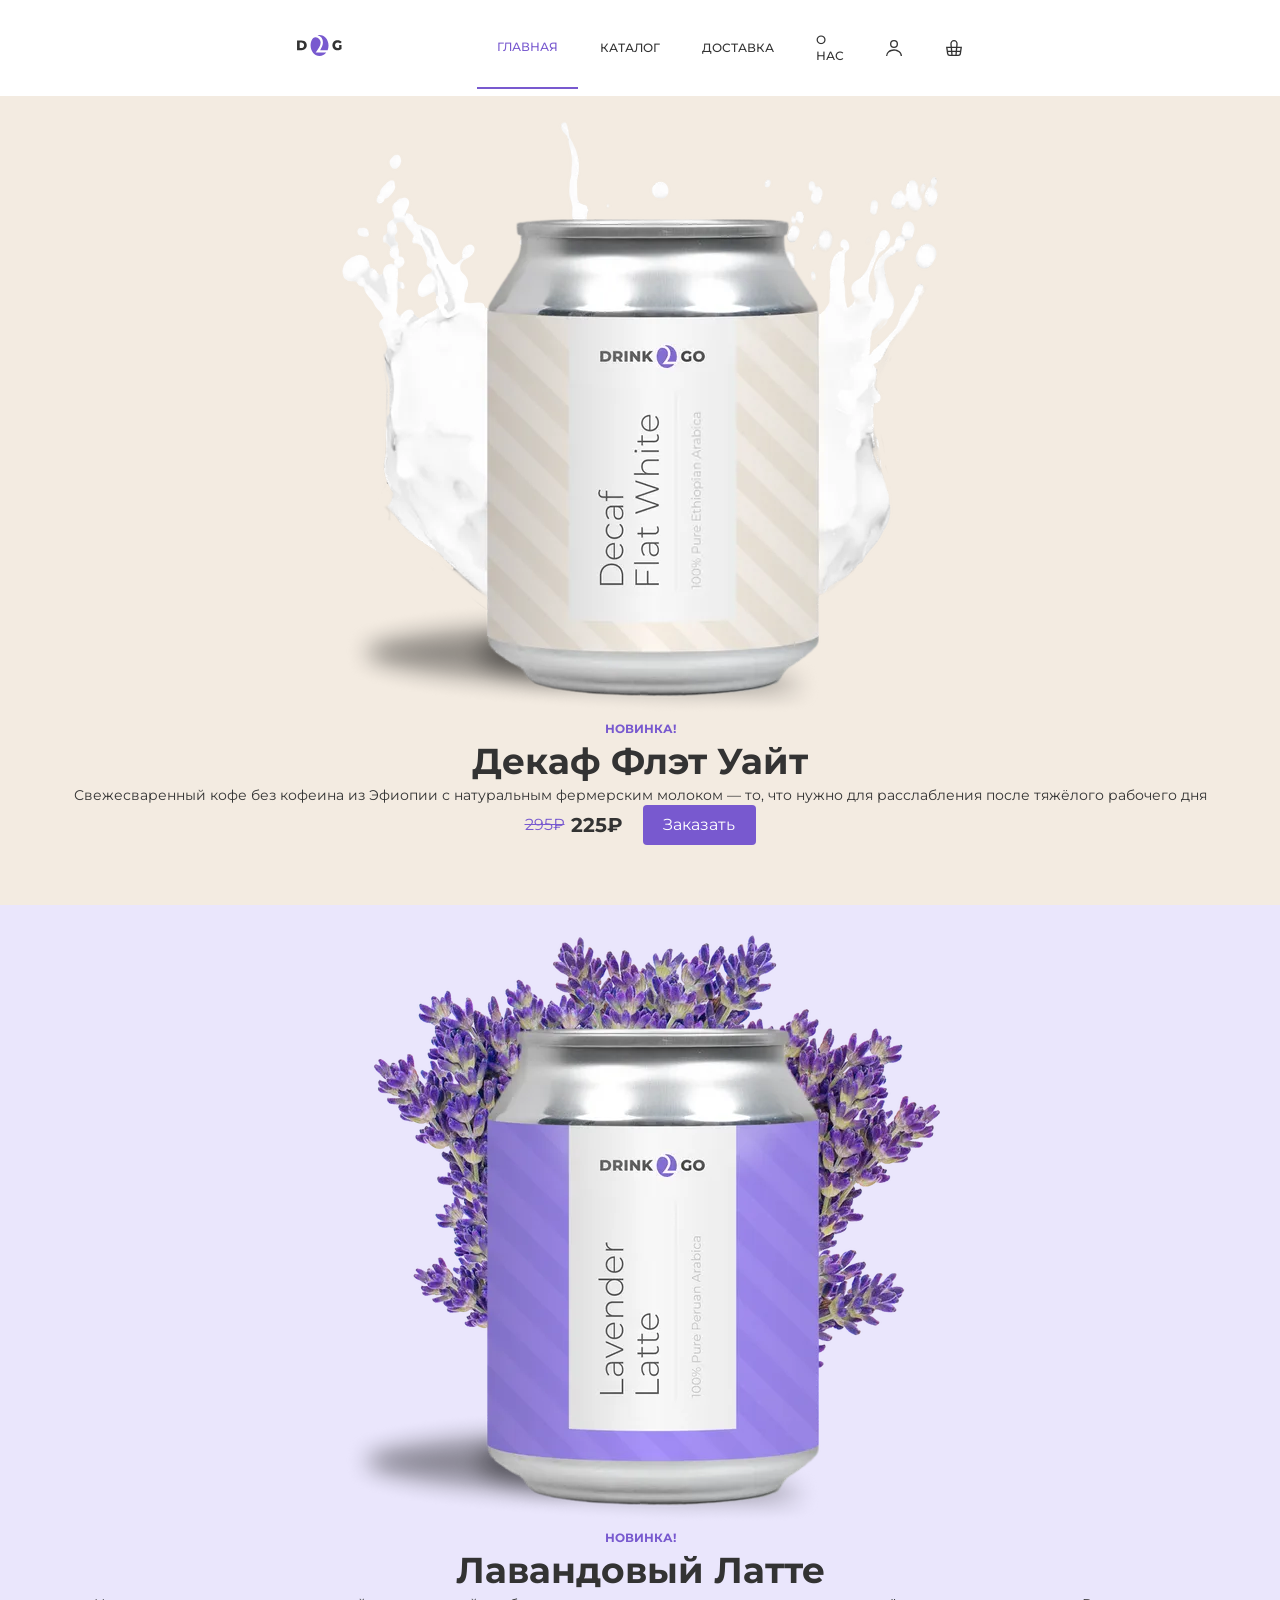
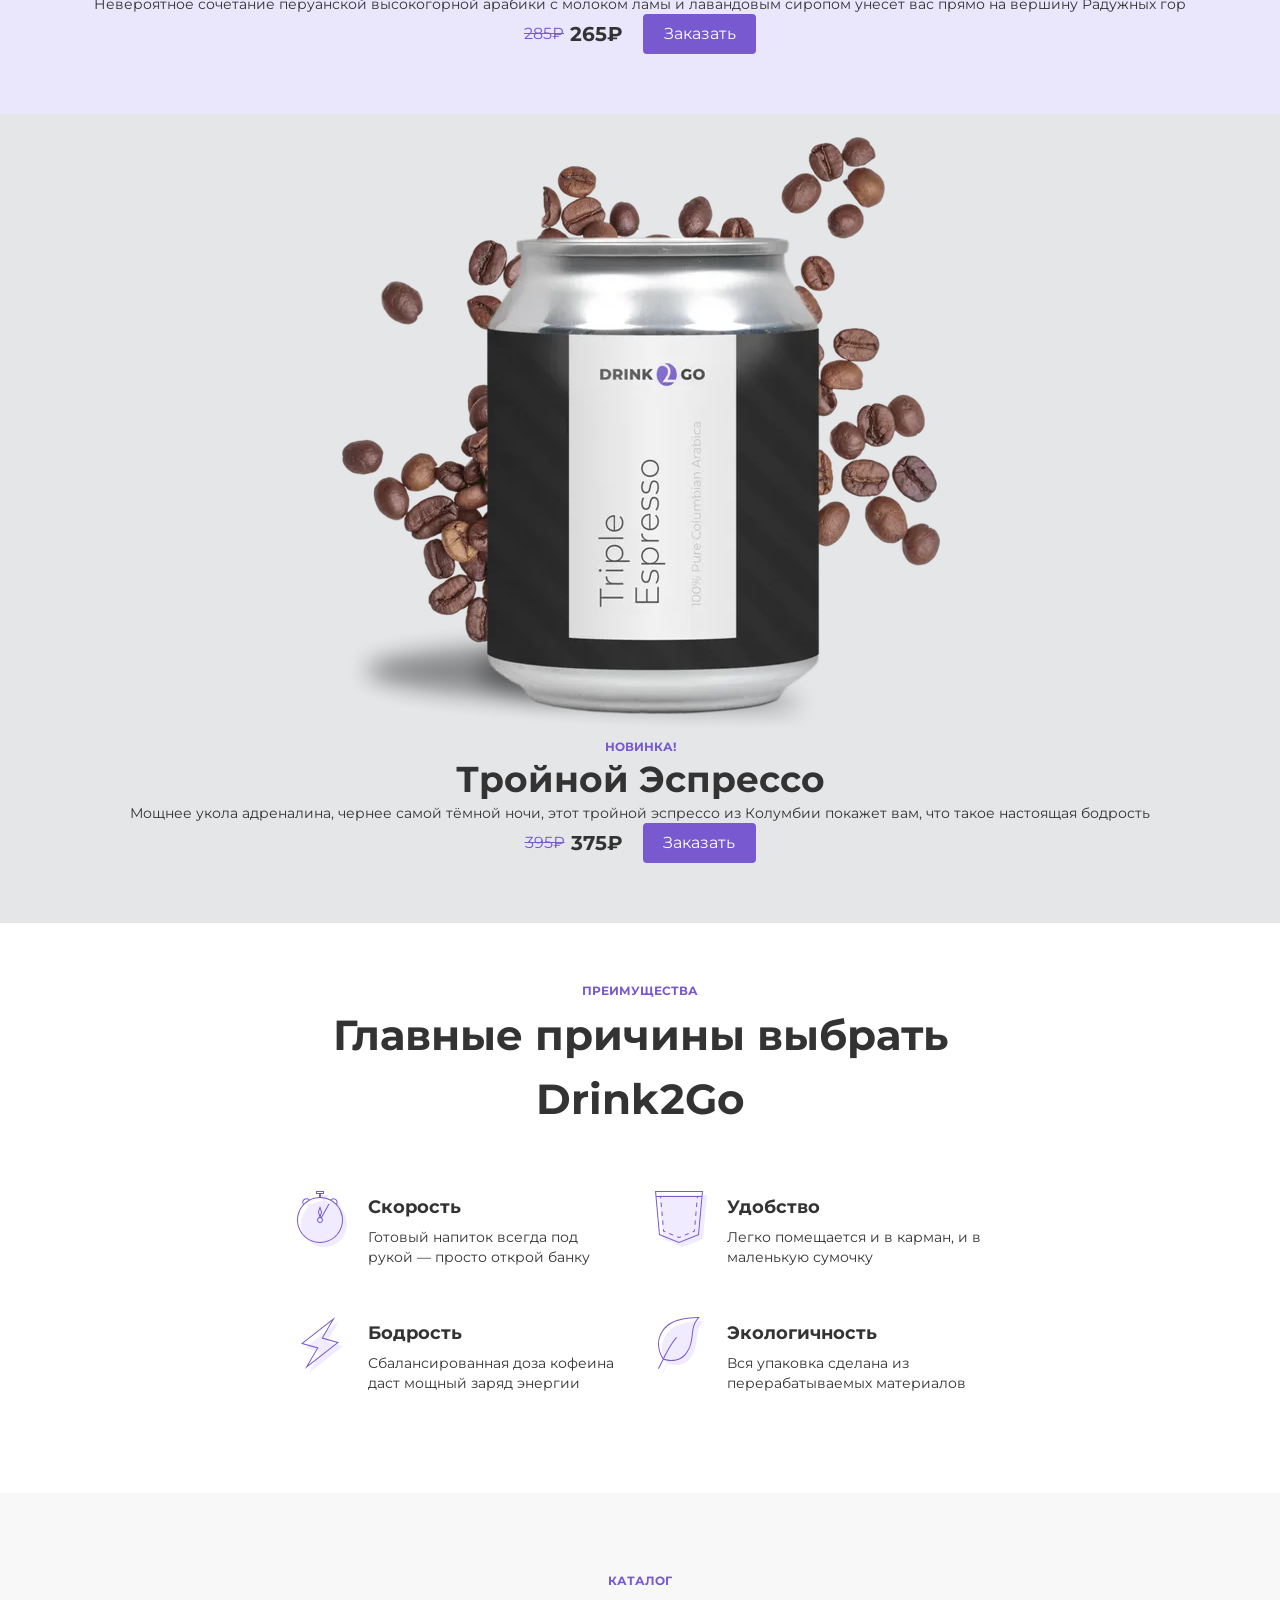
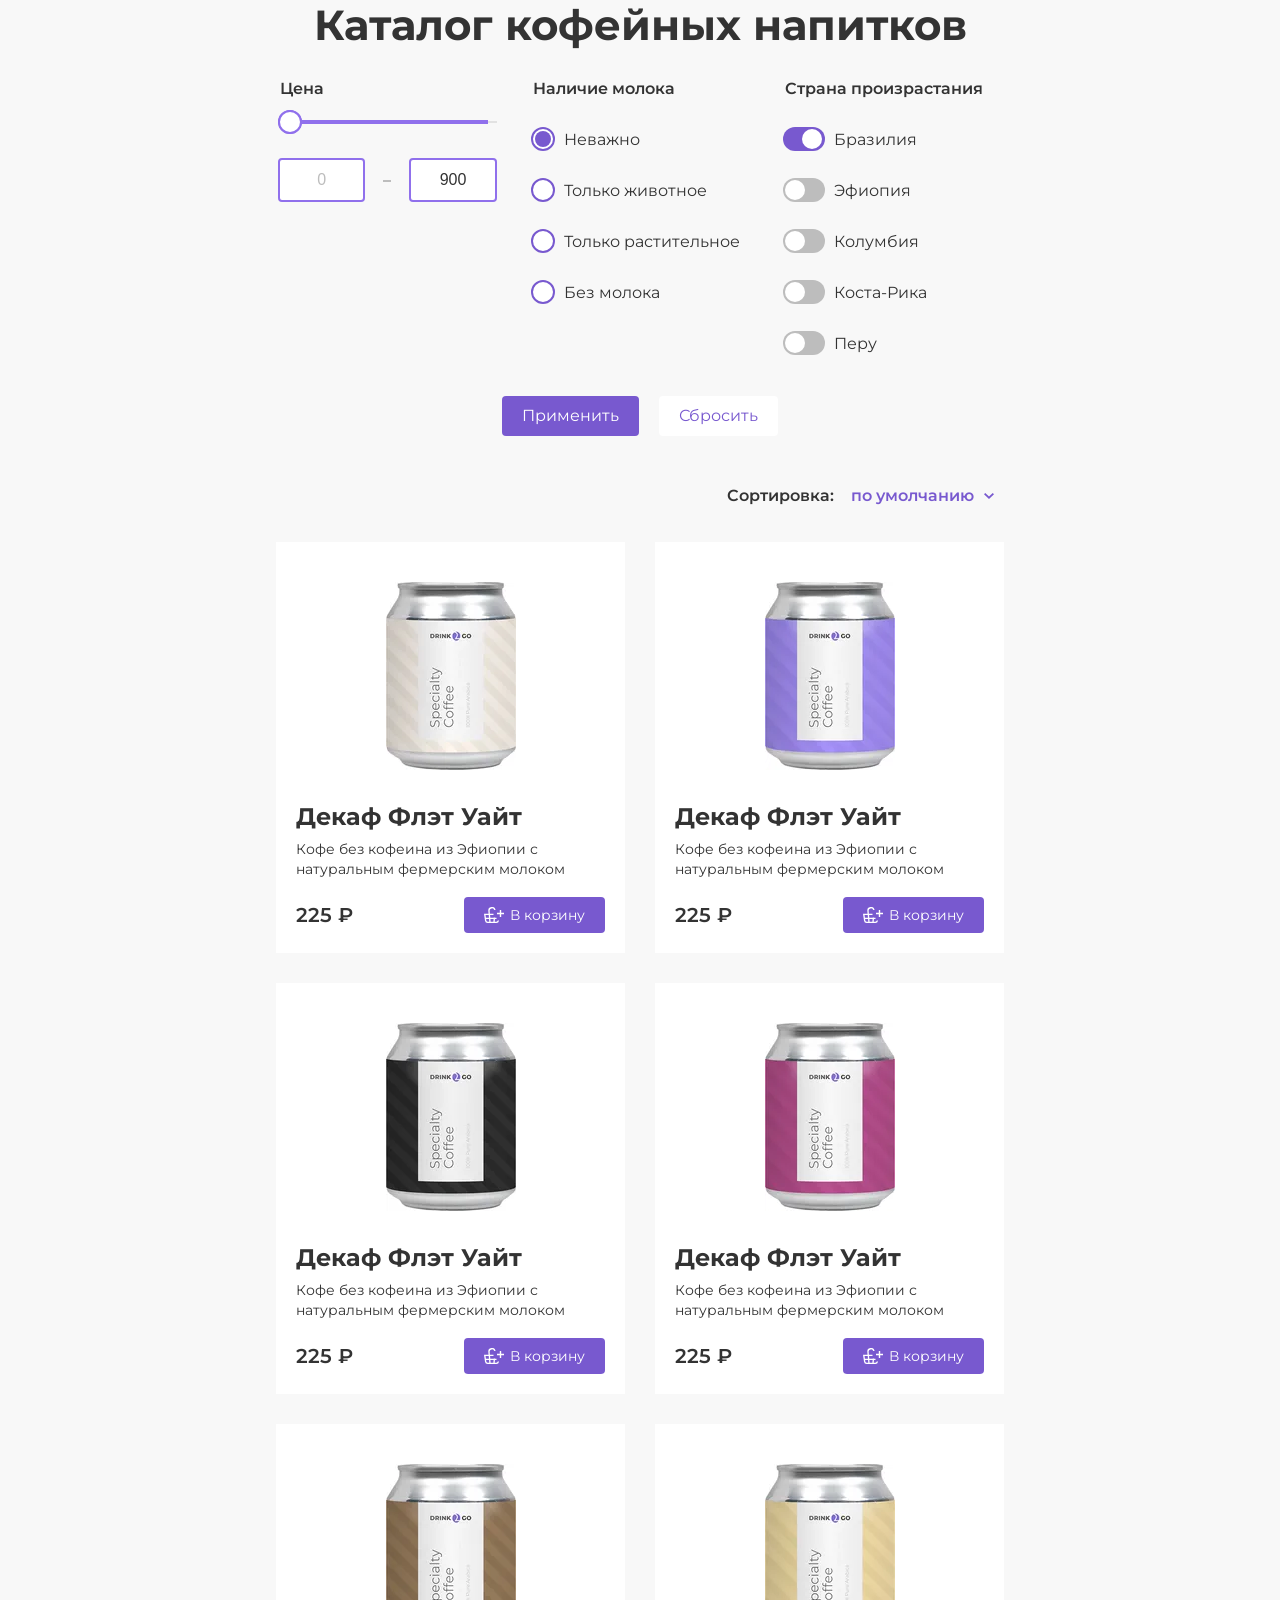
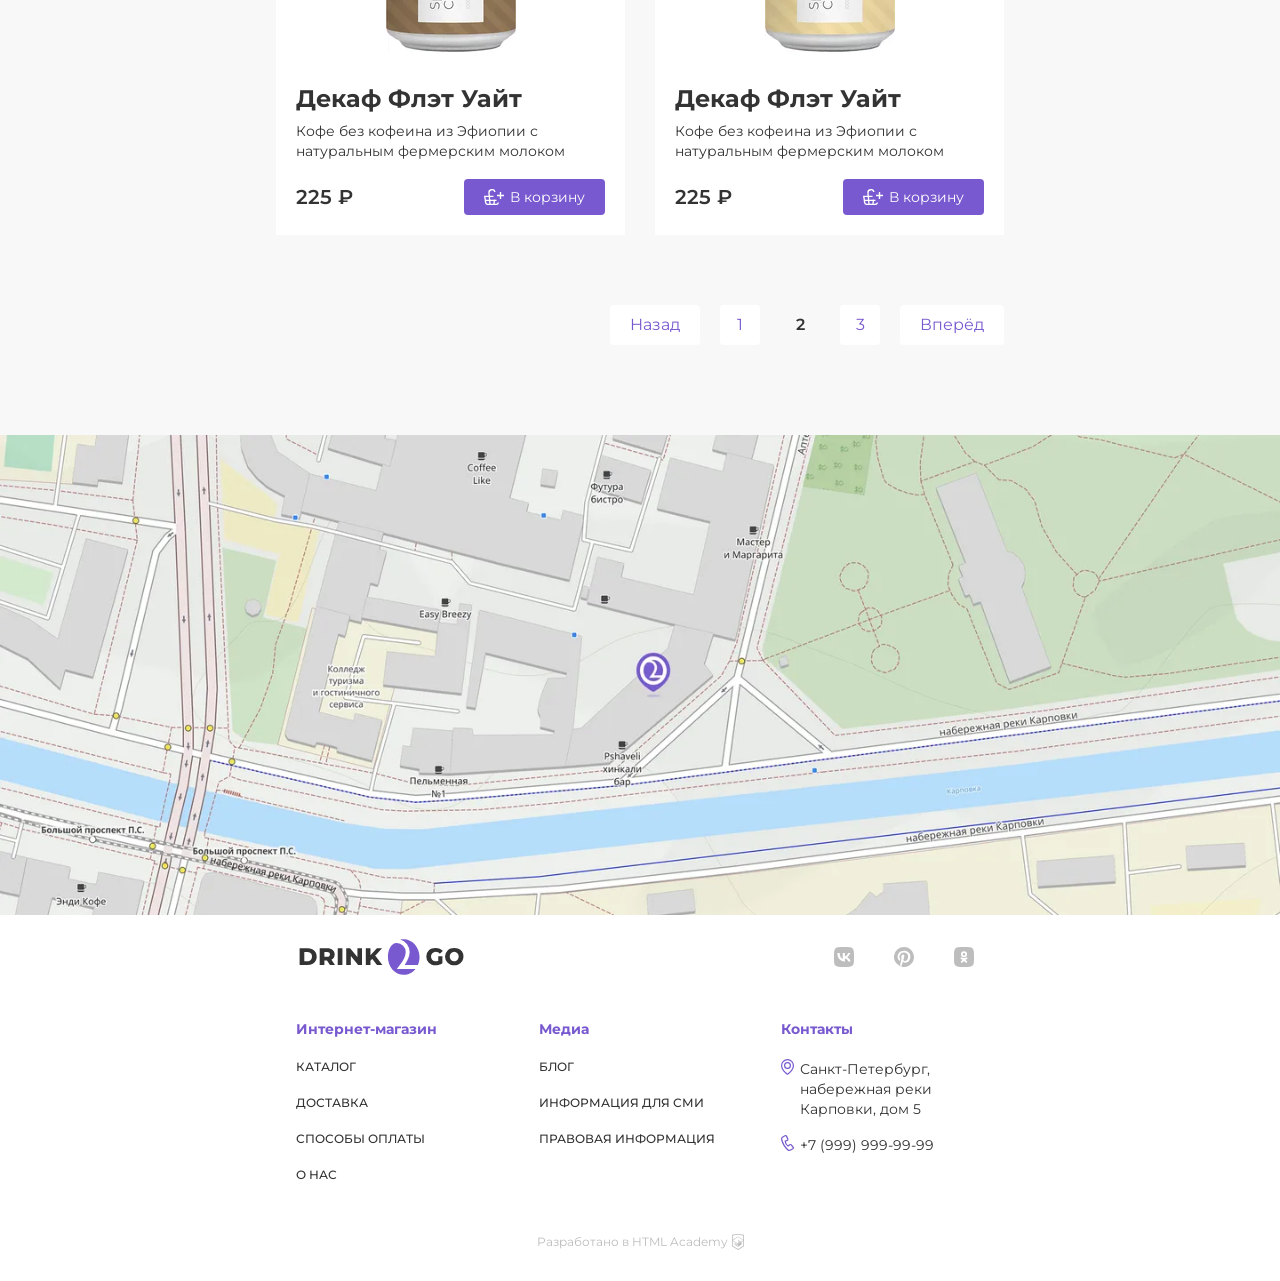
==== commit c6e94cb8: "Deploying to gh-pages from @ vetarara/html2-basic-template@506db900370277cabc8143fda5eca5d7a6ae77d6 " ====
--- a/index.html
+++ b/index.html
@@ -1,10 +1 @@
-<!DOCTYPE html><html class="page" lang="ru"><head><meta charset="UTF-8"><title>Drink2Go</title><meta name="viewport" content="width=device-width,initial-scale=1"><!-- шрифты
-      <link rel="preload" href="fonts/lato/Lato-Regular.woff2" as="font" crossorigin="anonymous">
-      <link rel="preload" href="fonts/oswald/oswaldregular.woff2" as="font" crossorigin="anonymous">
-    --><link rel="stylesheet" href="styles/styles.css"><link rel="icon" href="favicon.ico"><link rel="icon" href="favicons/icon.svg" type="image/svg+xml"><link rel="apple-touch-icon" href="favicons/apple.png"><link rel="manifest" href="manifest.webmanifest"><link rel="preload" href="#" type="font/woff2" as="font"><script src="scripts/index.js" defer="defer"></script></head><body class="page__body"><header class="page__header main-header"><div class="main-header__logo-title logo-title"><a class="logo-title__logo logo" href="index.html" aria-current="page">тут будет изображение<!-- <picture>
-            Десктоп от 1440 нужно ставить? Или как в кэт энерджи оставить 1280?
-            <source width="170" height="36" type="image/svg+xml" media="(min-width: 1280px)" srcset="images/logo-desktop.svg">
-            <source width="82" height=
-            "36" type="image/svg+xml" media="(min-width: 768px)" srcset="images/logo-tablet.svg">
-            <img class="logo__image" src="images/logo-mobile.svg" width="32" height="36" alt="Логотип магазина">
-          </picture> --></a><h1 class="logo-title__title title visually-hidden">Интернет-магазин кофейных напитков</h1></div><nav class="main-header__nav main-nav"><button class="main-nav__list-toggle" type="button" aria-label="Открыть меню"><!-- оставить либо ариа-лейбл, либо хидден спан --> <span class="visually-hidden">Открыть меню</span></button><ul class="main-nav__list menu"><li class="menu__item menu__item--current"><a class="menu__link menu__link--current" href="#">Главная</a></li><li class="menu__item"><a class="menu__link" href="#">Каталог</a></li><li class="menu__item"><a class="menu__link" href="#">Доставка</a></li><li class="menu__item"><a class="menu__link" href="#">О нас</a></li></ul><ul class="main-nav__user-list menu-user"><li class="menu-user__item"><a class="menu-user__link" href="#">Войти</a></li><li class="menu-user__item"><a class="menu-user__link" href="#">Корзина</a></li></ul></nav></header><main class="page__main"><section class="page__slider slider"><h2 class="visually-hidden">Самые популярные напитки</h2><div class="slider__wrapper"><picture class="slider__image-wrapper"><source width="600" height="600" type="image/webp" media="(min-width: 1280px)" srcset="images/slider/flat-white-slider-desktop@1x.webp, images/slider/flat-white-slider-desktop@2x.webp 2x"><source width="476" height="476" type="image/webp" media="(min-width: 768px)" srcset="images/slider/flat-white-slider-tablet@1x.webp, images/slider/flat-white-slider-tablet@2x.webp 2x"><source width="280" height="280" type="image/webp" srcset="images/slider/flat-white-slider-mobile@1x.webp, images/slider/flat-white-slider-mobile@2x.webp 2x"><source width="600" height="600" type="image/png" media="(min-width: 1280px)" srcset="images/slider/flat-white-slider-desktop@1x.png, images/slider/flat-white-slider-desktop@2x.png 2x"><source width="476" height="476" type="image/png" media="(min-width: 768px)" srcset="images/slider/flat-white-slider-tablet@1x.png, images/slider/flat-white-slider-tablet@2x.png 2x"><img class="slider__image" src="images/slider/flat-white-slider-mobile@1x.png" srcset="images/slider/flat-white-slider-mobile@2x.png 2x" width="280" height="280" alt="Светлая баночка кофе"></picture><span class="slider__badge">Новинка!</span><h3 class="slider__title">Декаф Флэт Уайт</h3><p class="slider__description">Свежесваренный кофе без кофеина из Эфиопии с натуральным фермерским молоком — то, что нужно для расслабления после тяжёлого рабочего дня</p><div class="slider__order promo-order"><p class="promo-order__price"><span class="promo-order__price-old">295₽</span> <span class="promo-order__price-promotion">225₽</span></p><a class="promo-order__order-button" href="#">Заказать</a></div></div><div class="slider__wrapper"><picture class="slider__image-wrapper"><source width="600" height="600" type="image/webp" media="(min-width: 1280px)" srcset="images/slider/lavender-slider-desktop@1x.webp, images/slider/lavender-slider-desktop@2x.webp 2x"><source width="476" height="476" type="image/webp" media="(min-width: 768px)" srcset="images/slider/lavender-slider-tablet@1x.webp, images/slider/lavender-slider-tablet@2x.webp 2x"><source width="280" height="280" type="image/webp" srcset="images/slider/lavender-slider-mobile@1x.webp, images/slider/lavender-slider-mobile@2x.webp 2x"><source width="600" height="600" type="image/png" media="(min-width: 1280px)" srcset="images/slider/lavender-slider-desktop@1x.png, images/slider/lavender-slider-desktop@2x.png 2x"><source width="476" height="476" type="image/png" media="(min-width: 768px)" srcset="images/slider/lavender-slider-tablet@1x.png, images/slider/lavender-slider-tablet@2x.png 2x"><img class="slider__image" src="images/slider/lavender-slider-desktop@1x.png" srcset="images/slider/lavender-slider-mobile@2x.png 2x" width="280" height="280" alt="Лавандовая баночка кофе"></picture><span class="slider__badge">Новинка!</span><h3 class="slider__title">Лавандовый Латте</h3><p class="slider__description">Невероятное сочетание перуанской высокогорной арабики с молоком ламы и лавандовым сиропом унесёт вас прямо на вершину Радужных гор</p><div class="slider__order promo-order"><p class="promo-order__price"><span class="promo-order__price-old">285₽</span> <span class="promo-order__price-promotion">265₽</span></p><a class="promo-order__order-button" href="#">Заказать</a></div></div><div class="slider__wrapper"><picture class="slider__image-wrapper"><source width="600" height="600" type="image/webp" media="(min-width: 1280px)" srcset="images/slider/tripple-espresso-slider-desktop@1x.webp, images/slider/tripple-espresso-slider-desktop@2x.webp 2x"><source width="476" height="476" type="image/webp" media="(min-width: 768px)" srcset="images/slider/tripple-espresso-slider-tablet@1x.webp, images/slider/tripple-espresso-slider-tablet@2x.webp 2x"><source width="280" height="280" type="image/webp" srcset="images/slider/tripple-espresso-slider-mobile@1x.webp, images/slider/tripple-espresso-slider-mobile@2x.webp 2x"><source width="600" height="600" type="image/png" media="(min-width: 1280px)" srcset="images/slider/tripple-espresso-slider-desktop@1x.png, images/slider/tripple-espresso-slider-desktop@2x.png 2x"><source width="476" height="476" type="image/png" media="(min-width: 768px)" srcset="images/slider/tripple-espresso-slider-tablet@1x.png, images/slider/tripple-espresso-slider-tablet@2x.png 2x"><img class="slider__image" src="images/slider/tripple-espresso-slider-desktop@1x.png" srcset="images/slider/tripple-espresso-slider-mobile@2x.png 2x" width="280" height="280" alt="Чёрная баночка кофе"></picture><span class="slider__badge">Новинка!</span><h3 class="slider__title">Тройной Эспрессо</h3><p class="slider__description">Мощнее укола адреналина, чернее самой тёмной ночи, этот тройной эспрессо из Колумбии покажет вам, что такое настоящая бодрость</p><div class="slider__order promo-order"><p class="promo-order__price"><span class="promo-order__price-old">395₽</span> <span class="promo-order__price-promotion">375₽</span></p><a class="promo-order__order-button" href="#">Заказать</a></div></div></section><section class="page__features features"><h2 class="features__title">Преимущества</h2><p class="features__subtitle">Главные причины выбрать Drink2Go</p><ul class="features__list"><li class="features__item feature feature--speed"><h3 class="feature__title">Скорость</h3><p class="feature__description">Готовый напиток всегда под рукой — просто открой банку</p></li><li class="features__item feature feature--convenience"><h3 class="feature__title">Удобство</h3><p class="feature__description">Легко помещается и в карман, и в маленькую сумочку</p></li><li class="features__item feature feature--vigor"><h3 class="feature__title">Бодрость</h3><p class="feature__description">Сбалансированная доза кофеина даст мощный заряд энергии</p></li><li class="features__item feature feature--ecofriendly"><h3 class="feature__title">Экологичность</h3><p class="feature__description">Вся упаковка сделана из перерабатываемых материалов</p></li></ul></section><section class="page__catalog catalog"><h2 class="catalog__title">Каталог</h2><p class="catalog__subtitle">Каталог кофейных напитков</p><form class="catalog__filter filter" action="https://echo.htmlacademy.ru/" method="get"><fieldset class="filter__price price"><legend class="price__title">Цена</legend><div class="price__toggle"><button class="price__toggle-min" type="button"><span class="visually-hidden">Изменить минимальную стоимость</span></button> <button class="price__toggle-max" type="button"><span class="visually-hidden">Изменить максимальную стоимость</span></button></div><div class="price__change"><label class="price__change-min visually-hidden" for="min">от</label> <input class="price__change-input" id="min" name="min-price" type="number" value="0" min="0"> <label class="price__change-max visually-hidden" for="max">до</label> <input class="price__change-input" id="max" name="max-price" type="number" value="9000" min="0"></div></fieldset><fieldset class="filter__milk milk"><legend class="milk__title">Наличие молока</legend><div class="milk__list"><label class="milk__control" for="nomatter"><input class="milk__input" id="nomatter" name="milk-presence" type="radio" value="nomatter" checked="checked"> Неважно</label> <label class="milk__control" for="animal"><input class="milk__input" id="animal" name="milk-presence" type="radio" value="animal"> Только животное</label> <label class="milk__control" for="plant"><input class="milk__input" id="plant" name="milk-presence" type="radio" value="plant"> Только растительное</label> <label class="milk__control" for="milkless"><input class="milk__input" id="milkless" name="milk-presence" type="radio" value="milkless"> Без молока</label></div></fieldset><fieldset class="filter__country country"><legend class="country__title">Страна произрастания</legend><div class="country__list"><label class="country__control" for="brazil"><input class="country__input" id="brazil" name="country" value="brazil" type="checkbox" checked="checked"> Бразилия</label> <label class="country__control" for="ethiopia"><input class="country__input" id="ethiopia" name="country" value="ethiopia" type="checkbox"> Эфиопия</label> <label class="country__control" for="colombia"><input class="country__input" id="colombia" name="country" value="colombia" type="checkbox"> Колумбия</label> <label class="country__control" for="costa-rica"><input class="country__input" id="costa-rica" name="country" value="costa-rica" type="checkbox"> Коста-Рика</label> <label class="country__control" for="peru"><input class="country__input" id="peru" name="country" value="peru" type="checkbox"> Перу</label></div></fieldset><div class="filter__buttons"><button class="button" type="submit">Применить</button> <button class="button button-reset" type="reset">Сбросить</button></div></form><div class="catalog__sorting sorting"><!-- возможно, этот див лишний --> <select class="sorting__control" aria-label="Порядок сортировки" name="select-control"><option value="sorting__default">По умолчанию</option><option value="sorting__inexpensive">Сначала недорогие</option><option value="sorting__popular">Сначала популярные</option></select></div><ul class="catalog__list cards"><li class="cards__item card"><a class="card__link" href="#"><picture><source width="130" height="188" type="image/webp" srcset="images/catalog/light-can@1x.webp, images/catalog/light-can@2x.webp 2x"><img class="card__image" src="images/catalog/light-can@1x.jpg" srcset="images/catalog/light-can@2x.jpg 2x" width="130" height="188" alt="Светлая баночка кофе"></picture></a><h3 class="card__title"><a class="card__title-link" href="#" tabindex="-1">Декаф Флэт Уайт</a></h3><p class="card__description">Кофе без кофеина из Эфиопии с натуральным фермерским молоком</p><p class="card__price">225 ₽</p><a class="card__order" href="#">В корзину</a></li><li class="cards__item card"><a class="card__link" href="#"><picture><source width="130" height="188" type="image/webp" srcset="images/catalog/lavender-can@1x.webp, images/catalog/lavender-can@2x.webp 2x"><img class="card__image" src="images/catalog/lavender-can@1x.jpg" srcset="images/catalog/lavender-can@2x.jpg 2x" width="130" height="188" alt="Лавандовая баночка кофе"></picture></a><h3 class="card__title"><a class="card__title-link" href="#" tabindex="-1">Декаф Флэт Уайт</a></h3><p class="card__description">Кофе без кофеина из Эфиопии с натуральным фермерским молоком</p><p class="card__price">225 ₽</p><a class="card__order" href="#">В корзину</a></li><li class="cards__item card"><a class="card__link" href="#"><picture><source width="130" height="188" type="image/webp" srcset="images/catalog/black-can@1x.webp, images/catalog/black-can@2x.webp 2x"><img class="card__image" src="images/catalog/black-can@1x.jpg" srcset="images/catalog/black-can@2x.jpg 2x" width="130" height="188" alt="Чёрная баночка кофе"></picture></a><h3 class="card__title"><a class="card__title-link" href="#" tabindex="-1">Декаф Флэт Уайт</a></h3><p class="card__description">Кофе без кофеина из Эфиопии с натуральным фермерским молоком</p><p class="card__price">225 ₽</p><a class="card__order" href="#">В корзину</a></li><li class="cards__item card"><a class="card__link" href="#"><picture><source width="130" height="188" type="image/webp" srcset="images/catalog/pink-can@1x.webp, images/catalog/pink-can@2x.webp 2x"><img class="card__image" src="images/catalog/pink-can@1x.jpg" srcset="images/catalog/pink-can@2x.jpg 2x" width="130" height="188" alt="Розовая баночка кофе"></picture></a><h3 class="card__title"><a class="card__title-link" href="#" tabindex="-1">Декаф Флэт Уайт</a></h3><p class="card__description">Кофе без кофеина из Эфиопии с натуральным фермерским молоком</p><p class="card__price">225 ₽</p><a class="card__order" href="#">В корзину</a></li><li class="cards__item card"><a class="card__link" href="#"><picture><source width="130" height="188" type="image/webp" srcset="images/catalog/brown-can@1x.webp, images/catalog/brown-can@2x.webp 2x"><img class="card__image" src="images/catalog/brown-can@1x.jpg" srcset="images/catalog/brown-can@2x.jpg 2x" width="130" height="188" alt="Коричневая баночка кофе"></picture></a><h3 class="card__title"><a class="card__title-link" href="#" tabindex="-1">Декаф Флэт Уайт</a></h3><p class="card__description">Кофе без кофеина из Эфиопии с натуральным фермерским молоком</p><p class="card__price">225 ₽</p><a class="card__order" href="#">В корзину</a></li><li class="cards__item card"><a class="card__link" href="#"><picture><source width="130" height="188" type="image/webp" srcset="images/catalog/yellow-can@1x.webp, images/catalog/yellow-can@2x.webp 2x"><img class="card__image" src="images/catalog/yellow-can@1x.jpg" srcset="images/catalog/yellow-can@2x.jpg 2x" width="130" height="188" alt="Жёлтая баночка кофе"></picture></a><h3 class="card__title"><a class="card__title-link" href="#" tabindex="-1">Декаф Флэт Уайт</a></h3><p class="card__description">Кофе без кофеина из Эфиопии с натуральным фермерским молоком</p><p class="card__price">225 ₽</p><a class="card__order" href="#">В корзину</a></li></ul><ol class="catalog__pagination pagination"><li class="pagination__item"><a class="pagination__link" href="#">Назад</a></li><li class="pagination__item"><a class="pagination__link" href="#">1</a></li><li class="pagination__item"><a class="pagination__link pagination__link--current" href="#" aria-current="page" tabindex="-1">2</a></li><li class="pagination__item"><a class="pagination__link" href="#">3</a></li><li class="pagination__item"><a class="pagination__link" href="#">Вперёд</a></li></ol></section></main><footer class="page__footer main-footer"><h2 class="visually-hidden">Наши контакты и дополнительная информация</h2><div class="main-footer__map map"><picture><source width="1440" height="540" type="image/webp" media="(min-width: 1280px)" srcset="images/map/map-desktop@1x.webp, images/map/map-desktop@2x.webp 2x"><source width="768" height="480" type="image/webp" media="(min-width: 768px)" srcset="images/map/map-tablet@1x.webp, images/map/map-tablet@2x.webp 2x"><source width="320" height="420" type="image/webp" srcset="images/map/map-mobile@1x.webp, images/map/map-mobile@2x.webp 2x"><source width="1440" height="540" type="image/jpg" media="(min-width: 1280px)" srcset="images/map/map-desktop@1x.jpg, images/map/map-desktop@2x.jpg 2x"><source width="768" height="480" type="image/jpg" media="(min-width: 768px)" srcset="images/map/map-tablet@1x.jpg, images/map/map-tablet@2x.jpg 2x"><img class="map__img" src="images/map/map-mobile@1x.jpg" srcset="images/map/map-mobile@2x.jpg 2x" width="320" height="420" alt="Мы на карте"></picture></div><div class="main-footer__links"><a class="main-footer__logo logo-footer" href="index.html"><span class="visually-hidden">Логотип магазина</span> <img class="logo-footer__text" src="images/logo-text.svg" lang="en" loading="lazy" alt="Drink to go" width="82" height="36"></a><ul class="main-footer__social social"><li class="social__item"><a class="social__link social__link--vk" href="https://vk.com/htmlacademy"><span class="visually-hidden">Мы вo Вконтакте</span></a></li><li class="social__item"><a class="social__link social__link--pinterest" href="#"><span class="visually-hidden">Наш Пинтерест</span></a></li><li class="social__item"><a class="social__link social__link--ok" href="#"><span class="visually-hidden">Одноклассники</span></a></li></ul></div><div class="main-footer__nav footer-nav"><h3 class="footer-nav__title">Интернет-магазин</h3><ul class="footer-nav__list menu-footer"><li class="menu-footer__item"><a class="menu-footer__link" href="#">Каталог</a></li><li class="menu-footer__item"><a class="menu-footer__link" href="#">Доставка</a></li><li class="menu-footer__item"><a class="menu-footer__link" href="#">Способы оплаты</a></li><li class="menu-footer__item"><a class="menu-footer__link" href="#">О нас</a></li></ul></div><div class="main-footer__info footer-info"><h3 class="footer-info__title">Медиа</h3><ul class="footer-info__media media"><li class="media__item"><a class="media__link" href="#">Блог</a></li><li class="media__item"><a class="media__link" href="#">Информация для СМИ</a></li><li class="media__item"><a class="media__link" href="#">Правовая информация</a></li></ul></div><div class="main-footer__contacts contacts"><h3 class="contacts__title">Контакты</h3><address class="contacts__wrapper"><span class="contacts__address">Санкт-Петербург, набережная реки Карповки, дом 5</span> <a class="contacts__phone" href="tel:+79999999999"><span class="visually-hidden">Вы можете позвонить нам по номеру</span> +7&nbsp;(999)&nbsp;999‑99‑99</a></address></div><div class="main-footer__copyright copyright"><a class="copyright__link" href="https://htmlacademy.ru/intensive/adaptive">Разработано в <strong class="copyright__text">HTML Academy</strong></a></div></footer></body></html>+<!DOCTYPE html><html class="page" lang="ru"><head><meta charset="UTF-8"><title>Drink2Go</title><meta name="viewport" content="width=device-width,initial-scale=1"><link rel="preload" href="fonts/montserrat/Montserrat-Regular.woff2" type="font/woff2" as="font"><link rel="preload" href="fonts/montserrat/Montserrat-Medium.woff2" type="font/woff2" as="font"><link rel="preload" href="fonts/montserrat/Montserrat-SemiBold.woff2" type="font/woff2" as="font"><link rel="preload" href="fonts/montserrat/Montserrat-Bold.woff2" type="font/woff2" as="font"><link rel="stylesheet" href="styles/styles.css"><link rel="icon" href="favicon.ico"><link rel="icon" href="favicons/icon.svg" type="image/svg+xml"><link rel="apple-touch-icon" href="favicons/apple.png"><link rel="manifest" href="manifest.webmanifest"><script src="scripts/index.js" defer="defer"></script></head><body class="page__body"><header class="page__header main-header"><div class="main-header__logo-title logo-title"><a class="logo-title__logo logo" href="index.html" aria-current="page"><picture><source width="170" height="36" type="image/svg+xml" media="(min-width: 1440px)" srcset="images/logo/logo-desktop.svg"><source width="82" height="36" type="image/svg+xml" media="(min-width: 768px)" srcset="images/logo/logo-tablet.svg"><img class="logo__image" src="images/logo/logo-mobile.svg" width="32" height="36" alt="Логотип магазина"></picture></a><h1 class="logo-title__header visually-hidden">Интернет-магазин кофейных напитков</h1></div><nav class="main-header__nav main-nav main-nav--menu-closed"><button class="main-nav__toggle" type="button"><span class="visually-hidden">Открыть меню</span></button><ul class="main-nav__list menu"><li class="menu__item menu__item--current"><a class="menu__link menu__link--current" href="#">Главная</a></li><li class="menu__item"><a class="menu__link" href="#">Каталог</a></li><li class="menu__item"><a class="menu__link" href="#">Доставка</a></li><li class="menu__item"><a class="menu__link" href="#">О нас</a></li></ul><ul class="main-nav__user-list menu-user"><li class="menu-user__item"><a class="menu-user__link menu-user__link--login" href="#"><span class="visually-hidden">Войти</span></a></li><li class="menu-user__item"><a class="menu-user__link menu-user__link--cart" href="#"><span class="visually-hidden">Корзина</span></a></li></ul></nav></header><main class="page__main"><section class="page__slider slider"><h2 class="visually-hidden">Самые популярные напитки</h2><div class="slider__wrapper slider__wrapper--flat-white"><picture class="slider__image-wrapper"><source width="600" height="600" type="image/webp" media="(min-width: 1280px)" srcset="images/slider/flat-white-slider-desktop@1x.webp, images/slider/flat-white-slider-desktop@2x.webp 2x"><source width="476" height="476" type="image/webp" media="(min-width: 768px)" srcset="images/slider/flat-white-slider-tablet@1x.webp, images/slider/flat-white-slider-tablet@2x.webp 2x"><source width="280" height="280" type="image/webp" srcset="images/slider/flat-white-slider-mobile@1x.webp, images/slider/flat-white-slider-mobile@2x.webp 2x"><source width="600" height="600" type="image/png" media="(min-width: 1280px)" srcset="images/slider/flat-white-slider-desktop@1x.png, images/slider/flat-white-slider-desktop@2x.png 2x"><source width="476" height="476" type="image/png" media="(min-width: 768px)" srcset="images/slider/flat-white-slider-tablet@1x.png, images/slider/flat-white-slider-tablet@2x.png 2x"><img class="slider__image" src="images/slider/flat-white-slider-mobile@1x.png" srcset="images/slider/flat-white-slider-mobile@2x.png 2x" width="280" height="280" alt="Светлая баночка кофе"></picture><span class="slider__badge">Новинка!</span><h3 class="slider__title">Декаф Флэт Уайт</h3><p class="slider__description">Свежесваренный кофе без кофеина из Эфиопии с натуральным фермерским молоком — то, что нужно для расслабления после тяжёлого рабочего дня</p><div class="slider__order promo-order"><p class="promo-order__price"><span class="promo-order__price-old">295₽</span> <span class="promo-order__price-promotion">225₽</span></p><a class="promo-order__order-button" href="#">Заказать</a></div></div><div class="slider__wrapper slider__wrapper--lavender"><picture class="slider__image-wrapper"><source width="600" height="600" type="image/webp" media="(min-width: 1280px)" srcset="images/slider/lavender-slider-desktop@1x.webp, images/slider/lavender-slider-desktop@2x.webp 2x"><source width="476" height="476" type="image/webp" media="(min-width: 768px)" srcset="images/slider/lavender-slider-tablet@1x.webp, images/slider/lavender-slider-tablet@2x.webp 2x"><source width="280" height="280" type="image/webp" srcset="images/slider/lavender-slider-mobile@1x.webp, images/slider/lavender-slider-mobile@2x.webp 2x"><source width="600" height="600" type="image/png" media="(min-width: 1280px)" srcset="images/slider/lavender-slider-desktop@1x.png, images/slider/lavender-slider-desktop@2x.png 2x"><source width="476" height="476" type="image/png" media="(min-width: 768px)" srcset="images/slider/lavender-slider-tablet@1x.png, images/slider/lavender-slider-tablet@2x.png 2x"><img class="slider__image" src="images/slider/lavender-slider-desktop@1x.png" srcset="images/slider/lavender-slider-mobile@2x.png 2x" width="280" height="280" alt="Лавандовая баночка кофе"></picture><span class="slider__badge">Новинка!</span><h3 class="slider__title">Лавандовый Латте</h3><p class="slider__description">Невероятное сочетание перуанской высокогорной арабики с молоком ламы и лавандовым сиропом унесёт вас прямо на вершину Радужных гор</p><div class="slider__order promo-order"><p class="promo-order__price"><span class="promo-order__price-old">285₽</span> <span class="promo-order__price-promotion">265₽</span></p><a class="promo-order__order-button" href="#">Заказать</a></div></div><div class="slider__wrapper slider__wrapper--tripple-espresso"><picture class="slider__image-wrapper"><source width="600" height="600" type="image/webp" media="(min-width: 1280px)" srcset="images/slider/tripple-espresso-slider-desktop@1x.webp, images/slider/tripple-espresso-slider-desktop@2x.webp 2x"><source width="476" height="476" type="image/webp" media="(min-width: 768px)" srcset="images/slider/tripple-espresso-slider-tablet@1x.webp, images/slider/tripple-espresso-slider-tablet@2x.webp 2x"><source width="280" height="280" type="image/webp" srcset="images/slider/tripple-espresso-slider-mobile@1x.webp, images/slider/tripple-espresso-slider-mobile@2x.webp 2x"><source width="600" height="600" type="image/png" media="(min-width: 1280px)" srcset="images/slider/tripple-espresso-slider-desktop@1x.png, images/slider/tripple-espresso-slider-desktop@2x.png 2x"><source width="476" height="476" type="image/png" media="(min-width: 768px)" srcset="images/slider/tripple-espresso-slider-tablet@1x.png, images/slider/tripple-espresso-slider-tablet@2x.png 2x"><img class="slider__image" src="images/slider/tripple-espresso-slider-desktop@1x.png" srcset="images/slider/tripple-espresso-slider-mobile@2x.png 2x" width="280" height="280" alt="Чёрная баночка кофе"></picture><span class="slider__badge">Новинка!</span><h3 class="slider__title">Тройной Эспрессо</h3><p class="slider__description">Мощнее укола адреналина, чернее самой тёмной ночи, этот тройной эспрессо из Колумбии покажет вам, что такое настоящая бодрость</p><div class="slider__order promo-order"><p class="promo-order__price"><span class="promo-order__price-old">395₽</span> <span class="promo-order__price-promotion">375₽</span></p><a class="promo-order__order-button" href="#">Заказать</a></div></div></section><section class="page__features features"><h2 class="features__title">Преимущества</h2><p class="features__subtitle">Главные причины выбрать Drink2Go</p><ul class="features__list"><li class="features__item feature feature--speed"><h3 class="feature__title">Скорость</h3><p class="feature__description">Готовый напиток всегда под рукой — просто открой банку</p></li><li class="features__item feature feature--convenience"><h3 class="feature__title">Удобство</h3><p class="feature__description">Легко помещается и в карман, и в маленькую сумочку</p></li><li class="features__item feature feature--vigor"><h3 class="feature__title">Бодрость</h3><p class="feature__description">Сбалансированная доза кофеина даст мощный заряд энергии</p></li><li class="features__item feature feature--ecofriendly"><h3 class="feature__title">Экологичность</h3><p class="feature__description">Вся упаковка сделана из перерабатываемых материалов</p></li></ul></section><section class="page__catalog catalog"><div class="catalog__wrapper"><h2 class="catalog__title">Каталог</h2><p class="catalog__subtitle">Каталог кофейных напитков</p><form class="catalog__filter filter" action="https://echo.htmlacademy.ru/" method="get"><fieldset class="filter__price filter-range"><legend class="filter-range__title">Цена</legend><div class="filter-range__toggle"><button class="filter-range__toggle-button filter-range__toggle-button--min" type="button"><span class="visually-hidden">Изменить минимальную стоимость</span></button> <button class="filter-range__toggle-button filter-range__toggle-button--max" type="button"><span class="visually-hidden">Изменить максимальную стоимость</span></button></div><div class="filter-range__change"><label class="visually-hidden" for="min">от</label> <input class="filter-range__change-input" id="min" name="min-price" type="number" placeholder="0" min="0"> <label class="visually-hidden" for="max">до</label> <input class="filter-range__change-input" id="max" name="max-price" type="number" value="900" min="0"></div></fieldset><fieldset class="filter__milk filter-radio"><legend class="filter-radio__title">Наличие молока</legend><div class="filter-radio__list"><label class="filter-radio__control" for="nomatter"><input class="filter-radio__input" id="nomatter" name="milk-presence" type="radio" value="nomatter" checked="checked"> Неважно</label> <label class="filter-radio__control" for="animal"><input class="filter-radio__input" id="animal" name="milk-presence" type="radio" value="animal"> Только животное</label> <label class="filter-radio__control" for="plant"><input class="filter-radio__input" id="plant" name="milk-presence" type="radio" value="plant"> Только растительное</label> <label class="filter-radio__control" for="milkless"><input class="filter-radio__input" id="milkless" name="milk-presence" type="radio" value="milkless"> Без молока</label></div></fieldset><fieldset class="filter__country filter-checkbox"><legend class="filter-checkbox__title">Страна произрастания</legend><div class="filter-checkbox__list"><label class="filter-checkbox__control" for="brazil"><input class="filter-checkbox__input" id="brazil" name="country" value="brazil" type="checkbox" checked="checked"> Бразилия</label> <label class="filter-checkbox__control" for="ethiopia"><input class="filter-checkbox__input" id="ethiopia" name="country" value="ethiopia" type="checkbox"> Эфиопия</label> <label class="filter-checkbox__control" for="colombia"><input class="filter-checkbox__input" id="colombia" name="country" value="colombia" type="checkbox"> Колумбия</label> <label class="filter-checkbox__control" for="costa-rica"><input class="filter-checkbox__input" id="costa-rica" name="country" value="costa-rica" type="checkbox"> Коста-Рика</label> <label class="filter-checkbox__control" for="peru"><input class="filter-checkbox__input" id="peru" name="country" value="peru" type="checkbox"> Перу</label></div></fieldset><div class="filter__buttons"><button class="filter__apply" type="submit">Применить</button> <button class="filter__reset" type="reset">Сбросить</button></div></form><div class="catalog__cards-wrapper"><div class="catalog__sorting sorting"><label class="sorting__control" for="select-control">Сортировка:</label> <select class="sorting__select" id="select-control" name="sorting"><option value="sorting__default">По умолчанию</option><option value="sorting__inexpensive">По стоимости</option></select></div><ul class="catalog__list cards"><li class="cards__item card"><a class="card__link" href="#"><picture><source width="130" height="188" type="image/webp" srcset="images/catalog/light-can@1x.webp, images/catalog/light-can@2x.webp 2x"><img class="card__image" src="images/catalog/light-can@1x.jpg" srcset="images/catalog/light-can@2x.jpg 2x" width="130" height="188" alt="Светлая баночка кофе"></picture></a><h3 class="card__title"><a class="card__title-link" href="#" tabindex="-1">Декаф Флэт Уайт</a></h3><p class="card__description">Кофе без кофеина из Эфиопии с натуральным фермерским молоком</p><div class="card__purchase"><strong class="card__price">225 ₽</strong> <a class="card__order" href="#">В корзину</a></div></li><li class="cards__item card"><a class="card__link" href="#"><picture><source width="130" height="188" type="image/webp" srcset="images/catalog/lavender-can@1x.webp, images/catalog/lavender-can@2x.webp 2x"><img class="card__image" src="images/catalog/lavender-can@1x.jpg" srcset="images/catalog/lavender-can@2x.jpg 2x" width="130" height="188" alt="Лавандовая баночка кофе"></picture></a><h3 class="card__title"><a class="card__title-link" href="#" tabindex="-1">Декаф Флэт Уайт</a></h3><p class="card__description">Кофе без кофеина из Эфиопии с натуральным фермерским молоком</p><div class="card__purchase"><strong class="card__price">225 ₽</strong> <a class="card__order" href="#">В корзину</a></div></li><li class="cards__item card"><a class="card__link" href="#"><picture><source width="130" height="188" type="image/webp" srcset="images/catalog/black-can@1x.webp, images/catalog/black-can@2x.webp 2x"><img class="card__image" src="images/catalog/black-can@1x.jpg" srcset="images/catalog/black-can@2x.jpg 2x" width="130" height="188" alt="Чёрная баночка кофе"></picture></a><h3 class="card__title"><a class="card__title-link" href="#" tabindex="-1">Декаф Флэт Уайт</a></h3><p class="card__description">Кофе без кофеина из Эфиопии с натуральным фермерским молоком</p><div class="card__purchase"><strong class="card__price">225 ₽</strong> <a class="card__order" href="#">В корзину</a></div></li><li class="cards__item card"><a class="card__link" href="#"><picture><source width="130" height="188" type="image/webp" srcset="images/catalog/pink-can@1x.webp, images/catalog/pink-can@2x.webp 2x"><img class="card__image" src="images/catalog/pink-can@1x.jpg" srcset="images/catalog/pink-can@2x.jpg 2x" width="130" height="188" alt="Розовая баночка кофе"></picture></a><h3 class="card__title"><a class="card__title-link" href="#" tabindex="-1">Декаф Флэт Уайт</a></h3><p class="card__description">Кофе без кофеина из Эфиопии с натуральным фермерским молоком</p><div class="card__purchase"><strong class="card__price">225 ₽</strong> <a class="card__order" href="#">В корзину</a></div></li><li class="cards__item card"><a class="card__link" href="#"><picture><source width="130" height="188" type="image/webp" srcset="images/catalog/brown-can@1x.webp, images/catalog/brown-can@2x.webp 2x"><img class="card__image" src="images/catalog/brown-can@1x.jpg" srcset="images/catalog/brown-can@2x.jpg 2x" width="130" height="188" alt="Коричневая баночка кофе"></picture></a><h3 class="card__title"><a class="card__title-link" href="#" tabindex="-1">Декаф Флэт Уайт</a></h3><p class="card__description">Кофе без кофеина из Эфиопии с натуральным фермерским молоком</p><div class="card__purchase"><strong class="card__price">225 ₽</strong> <a class="card__order" href="#">В корзину</a></div></li><li class="cards__item card"><a class="card__link" href="#"><picture><source width="130" height="188" type="image/webp" srcset="images/catalog/yellow-can@1x.webp, images/catalog/yellow-can@2x.webp 2x"><img class="card__image" src="images/catalog/yellow-can@1x.jpg" srcset="images/catalog/yellow-can@2x.jpg 2x" width="130" height="188" alt="Жёлтая баночка кофе"></picture></a><h3 class="card__title"><a class="card__title-link" href="#" tabindex="-1">Декаф Флэт Уайт</a></h3><p class="card__description">Кофе без кофеина из Эфиопии с натуральным фермерским молоком</p><div class="card__purchase"><strong class="card__price">225 ₽</strong> <a class="card__order" href="#">В корзину</a></div></li></ul><ul class="catalog__pagination pagination"><li class="pagination__item"><a class="pagination__link" href="#"><span class="visually-hidden">Назад</span></a></li><li class="pagination__item"><a class="pagination__link" href="#">1</a></li><li class="pagination__item"><a class="pagination__link pagination__link--current" href="#" aria-current="page" tabindex="-1">2</a></li><li class="pagination__item"><a class="pagination__link" href="#">3</a></li><li class="pagination__item"><a class="pagination__link" href="#"><span class="visually-hidden">Вперёд</span></a></li></ul></div></div></section><section class="page__map map"><h2 class="visually-hidden">Как нас найти</h2><picture><source width="1440" height="540" type="image/webp" media="(min-width: 1280px)" srcset="images/map/map-desktop@1x.webp, images/map/map-desktop@2x.webp 2x"><source width="768" height="480" type="image/webp" media="(min-width: 575px)" srcset="images/map/map-tablet@1x.webp, images/map/map-tablet@2x.webp 2x"><source width="320" height="420" type="image/webp" srcset="images/map/map-mobile@1x.webp, images/map/map-mobile@2x.webp 2x"><source width="1440" height="540" type="image/jpg" media="(min-width: 1280px)" srcset="images/map/map-desktop@1x.jpg, images/map/map-desktop@2x.jpg 2x"><source width="768" height="480" type="image/jpg" media="(min-width: 575px)" srcset="images/map/map-tablet@1x.jpg, images/map/map-tablet@2x.jpg 2x"><img class="map__img" src="images/map/map-mobile@1x.jpg" srcset="images/map/map-mobile@2x.jpg 2x" width="320" height="420" alt="Карта с меткой на набережной реки Карповки, 5"></picture></section></main><footer class="page__footer main-footer"><h2 class="visually-hidden">Наши контакты и дополнительная информация</h2><div class="main-footer__links"><div class="main-footer__logo-wrapper"><a class="main-footer__logo logo-footer" href="index.html"><picture><source width="170" height="36" type="image/svg+xml" media="(min-width: 768px)" srcset="images/logo/logo-desktop.svg"><img class="logo-footer__image" src="images/logo/logo-tablet.svg" width="82" height="36" alt="Логотип магазина"></picture></a><p class="main-footer__subtitle visually-hidden">Интернет-магазин кофейных напитков</p></div><ul class="main-footer__social social"><li class="social__item"><a class="social__link social__link--vk" href="https://vk.com/htmlacademy"><span class="visually-hidden">Мы вo Вконтакте</span></a></li><li class="social__item"><a class="social__link social__link--pinterest" href="#"><span class="visually-hidden">Наш Пинтерест</span></a></li><li class="social__item"><a class="social__link social__link--ok" href="#"><span class="visually-hidden">Одноклассники</span></a></li></ul></div><div class="main-footer__nav footer-nav"><h3 class="footer-nav__title">Интернет-магазин</h3><ul class="footer-nav__list menu-footer"><li class="menu-footer__item"><a class="menu-footer__link" href="#">Каталог</a></li><li class="menu-footer__item"><a class="menu-footer__link" href="#">Доставка</a></li><li class="menu-footer__item"><a class="menu-footer__link" href="#">Способы оплаты</a></li><li class="menu-footer__item"><a class="menu-footer__link" href="#">О нас</a></li></ul></div><div class="main-footer__info footer-info"><h3 class="footer-info__title">Медиа</h3><ul class="footer-info__media media"><li class="media__item"><a class="media__link" href="#">Блог</a></li><li class="media__item"><a class="media__link" href="#">Информация для СМИ</a></li><li class="media__item"><a class="media__link" href="#">Правовая информация</a></li></ul></div><div class="main-footer__contacts contacts"><h3 class="contacts__title">Контакты</h3><address class="contacts__wrapper"><span class="contacts__address">Санкт-Петербург, набережная реки Карповки, дом 5</span> <a class="contacts__phone" href="tel:+79999999999"><span class="visually-hidden">Вы можете позвонить нам по номеру</span> +7&nbsp;(999)&nbsp;999‑99‑99</a></address></div><div class="main-footer__copyright copyright"><a class="copyright__link" href="https://htmlacademy.ru/intensive/adaptive">Разработано в <strong class="copyright__dev">HTML Academy</strong></a></div></footer></body></html>
--- a/styles/styles.css
+++ b/styles/styles.css
@@ -1 +1 @@
-.header{color:#fff;background-color:#639;padding:10px 15px}+@font-face{font-family:Montserrat;font-weight:400;font-style:normal;font-display:swap;src:url(../fonts/montserrat/Montserrat-Regular.woff2)format("woff2")}@font-face{font-family:Montserrat;font-weight:500;font-style:normal;font-display:swap;src:url(../fonts/montserrat/Montserrat-Medium.woff2)format("woff2")}@font-face{font-family:Montserrat;font-weight:600;font-style:normal;font-display:swap;src:url(../fonts/montserrat/Montserrat-SemiBold.woff2)format("woff2")}@font-face{font-family:Montserrat;font-weight:700;font-style:normal;font-display:swap;src:url(../fonts/montserrat/Montserrat-Bold.woff2)format("woff2")}*,:before,:after{box-sizing:border-box}img{object-fit:contain;max-width:100%;height:auto}body{color:#333;background-color:#fff;margin:0;padding:0;font-family:Montserrat,sans-serif;font-size:14px;line-height:20px}.visually-hidden{white-space:nowrap;clip-path:inset(100%);clip:rect(0 0 0 0);border:0;width:1px;height:1px;margin:-1px;padding:0;position:absolute;overflow:hidden}@media (width>=768px){.page__header,.page__features,.page__footer{max-width:728px;margin:0 auto}}@media (width>=1440px){.page__header,.page__features,.page__footer{max-width:1360px}}.main-header{justify-content:space-between;display:flex}@media (width>=767px){.main-header{justify-content:flex-start;gap:9vw}.main-header__nav{width:100%}}.logo-title{align-items:center;display:flex}@media (width>=1440px){.logo-title{gap:10px}}.logo-title__logo{padding:10px 20px;display:block}@media (width>=1440px){.logo-title__logo{padding:10px}.logo-title__header{clip:auto;clip-path:none;white-space:normal;width:auto;height:auto;margin:0;font-size:12px;font-weight:400;line-height:16px;position:static;overflow:visible}}.main-nav{display:flex}@media (width>=767px){.main-nav{justify-content:space-between}}.main-nav__user-list{order:-1;margin:0}@media (width>=767px){.main-nav__user-list{order:0;margin-right:20px}}@media (width>=1440px){.main-nav__user-list{margin:0}}.main-nav__list{background-color:#fff;width:auto;margin:0}@media (width<=767px){.main-nav--menu-closed .main-nav__list{display:none}.main-nav--menu-opened .main-nav__list{z-index:10;border-top:1px solid #e2e2e2;width:100vw;position:absolute;top:60px;left:0}.main-nav__toggle{text-transform:uppercase;z-index:2;cursor:pointer;color:#333;background-color:#fff;border:none;justify-content:center;align-items:center;min-width:60px;min-height:60px;font-size:12px;line-height:16px;text-decoration:none;display:flex;position:relative;top:0;right:0}.main-nav__toggle:before{content:"";background-repeat:no-repeat;background-size:16px 16px;width:16px;height:16px;display:block}.main-nav__toggle:hover,.main-nav__toggle:active{background-color:#f0ebff}.main-nav--menu-closed .main-nav__toggle:before{background-image:url(../icons/stack.svg#burger-button)}.main-nav--menu-opened .main-nav__toggle:before{background-image:url(../icons/stack.svg#close-button)}}@media (width>=767px){.main-nav__toggle{display:none}}.menu{padding:0;list-style:none}@media (width>=767px){.menu{align-items:center;gap:2px;display:flex}}.menu__item{border-bottom:1px solid #e2e2e2}@media (width>=767px){.menu__item{border:none}}.menu__link{text-transform:uppercase;color:#333;background-color:#fff;width:100%;padding:12px 20px;font-size:12px;font-weight:500;line-height:16px;text-decoration:none;display:inline-block;position:relative}.menu__link:hover,.menu__link:focus-visible{color:#7859cf}.menu__link:active{color:#9070ec}@media (width>=767px){.menu__link{padding:32px 20px}}.menu__link--current{color:#7859cf;border-bottom:2px solid #7859cf}.menu-user{align-items:center;padding:0;list-style:none;display:flex}@media (width>=1440px){.menu-user{gap:20px}}.menu-user__link{text-transform:uppercase;color:#333;justify-content:center;align-items:center;min-width:60px;min-height:60px;font-size:12px;line-height:16px;text-decoration:none;display:flex}.menu-user__link:before{content:"";background-color:#333;width:16px;height:16px;display:block;mask-position:50%;mask-size:16px 16px;mask-repeat:no-repeat}.menu-user__link:hover,.menu-user__link:focus-visible{color:#7859cf}.menu-user__link:hover:before,.menu-user__link:focus-visible:before{background-color:#7859cf}.menu-user__link:active{background-color:#f0ebff}@media (width>=767px){.menu-user__link{min-height:80px}}@media (width>=1440px){.menu-user__link{padding:20px}}.menu-user__link--login:before{mask-image:url(../icons/stack.svg#user)}.menu-user__link--cart:before{mask-image:url(../icons/stack.svg#cart)}@media (width>=1440px){.menu-user__link .visually-hidden{clip:auto;clip-path:none;white-space:normal;width:auto;height:auto;margin:0;padding-left:8px;font-size:12px;font-weight:400;line-height:16px;position:static;overflow:visible}}.slider__wrapper{text-align:center;flex-direction:column;align-items:center;padding:20px 20px 60px;display:flex}.slider__wrapper--flat-white{background-color:#f3ebe1}.slider__wrapper--lavender{background-color:#eae6fc}.slider__wrapper--tripple-espresso{background-color:#e5e6e8}.slider__badge{color:#7859cf;text-transform:uppercase;font-size:12px;font-weight:700;line-height:16px}.slider__description{margin:0}.slider__title{margin:0;font-size:36px;font-weight:700;line-height:48px}.promo-order{align-items:center;gap:20px;display:flex}.promo-order__price{align-items:center;gap:6px;margin:0;display:flex}.promo-order__price-old{color:#7859cf;font-size:16px;line-height:20px;text-decoration:line-through}.promo-order__price-promotion{font-size:20px;font-weight:700;line-height:32px}.promo-order__order-button{text-transform:uppercase;color:#fff;text-align:center;text-transform:none;background-color:#7859cf;border:none;border-radius:4px;min-width:113px;padding:8px;font-family:Montserrat,sans-serif;font-size:16px;line-height:24px;text-decoration:none;display:inline-block}.promo-order__order-button:hover,.promo-order__order-button:focus-visible{background-color:#9070ec}.promo-order__order-button:active{background-color:#593cac}.promo-order__order-button:disabled,.promo-order__order-button[disabled]{cursor:not-allowed;background-color:#bdbdbd}.features{text-align:center;padding:50px 20px 60px}@media (width>=768px){.features{padding-top:60px;padding-bottom:100px}}@media (width>=1440px){.features{padding-top:100px;padding-bottom:120px}}.features__title{color:#7859cf;text-transform:uppercase;margin:0 0 4px;font-size:12px;font-weight:700;line-height:16px}.features__subtitle{margin:0 0 36px;font-size:24px;font-weight:700;line-height:36px}@media (width>=768px){.features__subtitle{margin-bottom:60px;font-size:42px;line-height:64px}}.features__list{gap:32px;margin:0;padding:0;list-style:none;display:grid}@media (width>=768px){.features__list{grid-template-columns:repeat(2,1fr);gap:50px 30px}}@media (width>=1440px){.features__list{grid-template-columns:repeat(4,1fr)}}.feature{padding-top:66px;position:relative}.feature:before{content:"";background-position:50%;background-repeat:no-repeat;width:52px;height:56px;display:block;position:absolute;top:0;left:50%;transform:translate(-50%)}@media (width>=768px){.feature{text-align:start;padding-top:0;padding-left:72px}.feature:before{left:0;transform:none}}@media (width>=1440px){.feature{text-align:center;padding-top:66px;padding-left:0}.feature:before{left:50%;transform:translate(-50%)}}.feature--speed:before{background-image:url(../icons/stack.svg#features_speed)}.feature--convenience:before{background-image:url(../icons/stack.svg#features_convenience)}.feature--vigor:before{background-image:url(../icons/stack.svg#features_vigor)}.feature--ecofriendly:before{background-image:url(../icons/stack.svg#features_ecofriendly)}.feature__title{margin:0 0 4px;font-size:18px;font-weight:700;line-height:32px}@media (width>=1440px){.feature__title{margin-bottom:10px}}.feature__description{margin:0}.catalog{text-align:center;background-color:#f8f8f8;padding:50px 20px 44px}@media (width>=768px){.catalog{padding-top:80px;padding-bottom:90px}}@media (width>=1440px){.catalog{padding-top:100px;padding-bottom:120px}}@media (width>=768px){.catalog__wrapper{max-width:728px;margin:0 auto}}@media (width>=1440px){.catalog__wrapper{grid-template-columns:1fr auto;column-gap:30px;max-width:1360px;display:grid}}.catalog__title{color:#7859cf;text-transform:uppercase;margin:0 0 4px;font-size:12px;font-weight:700;line-height:16px}@media (width>=1440px){.catalog__title{grid-column:1/-1}}.catalog__subtitle{margin:0 0 20px;font-size:24px;font-weight:700;line-height:36px}@media (width>=768px){.catalog__subtitle{font-size:42px;line-height:64px}}@media (width>=1440px){.catalog__subtitle{grid-column:1/-1}.catalog__filter{max-width:318px;height:fit-content}}.catalog__list{margin:0;padding:0;list-style:none}.catalog__pagination{margin:0 auto}.filter{gap:30px;display:grid}@media (width>=768px){.filter{grid-template-columns:repeat(3,1fr);gap:40px 30px;display:grid}}@media (width>=1440px){.filter{grid-template-columns:none;gap:30px}}.filter__price,.filter__milk,.filter__country{border:none}.filter__buttons{flex-direction:column;gap:20px;margin-bottom:40px;display:flex}@media (width>=768px){.filter__buttons{flex-direction:row;grid-column:1/-1;justify-self:center;margin-bottom:44px}}.filter__apply{text-transform:uppercase;color:#fff;text-align:center;text-transform:none;background-color:#7859cf;border:none;border-radius:4px;padding:8px;font-family:Montserrat,sans-serif;font-size:16px;line-height:24px;text-decoration:none;display:inline-block}.filter__apply:hover,.filter__apply:focus-visible{background-color:#9070ec}.filter__apply:active{background-color:#593cac}.filter__apply:disabled,.filter__apply[disabled]{cursor:not-allowed;background-color:#bdbdbd}@media (width>=768px){.filter__apply{padding-left:20px;padding-right:20px}}.filter__reset{text-transform:uppercase;color:#7859cf;text-align:center;text-transform:none;background-color:#fff;border:none;border-radius:4px;padding:8px;font-family:Montserrat,sans-serif;font-size:16px;line-height:24px;text-decoration:none;display:inline-block}.filter__reset:hover,.filter__reset:focus-visible{background-color:#9070ec}.filter__reset:active{background-color:#593cac}.filter__reset:disabled,.filter__reset[disabled]{cursor:not-allowed;background-color:#bdbdbd}.filter__reset:hover,.filter__reset:focus-visible,.filter__reset:active{color:#fff}.filter__reset:disabled,.filter__reset[disabled]{color:#fff;background-color:#e2e2e2}@media (width>=768px){.filter__reset{padding-left:20px;padding-right:20px}}.filter-range{text-align:left;padding:0}.filter-range__title{margin-bottom:20px;font-size:16px;font-weight:600;line-height:24px}.filter-range__toggle{background-color:#e2e2e2;width:100%;height:2px;margin-bottom:35px;position:relative}.filter-range__toggle:after{content:"";background-color:#9070ec;width:200px;height:4px;display:block;position:absolute;top:-1px;left:10px}.filter-range__toggle-button{cursor:pointer;z-index:2;background-color:#fff;border:2px solid #9070ec;border-radius:50%;width:24px;height:24px;position:absolute;top:50%;transform:translateY(-50%)}.filter-range__change{gap:44px;display:flex;position:relative}.filter-range__change:after{content:"";background-color:#bdbdbd;width:8px;height:2px;display:block;position:absolute;top:50%;left:50%;transform:translate(-50%)}.filter-range__change-input{box-sizing:border-box;color:#333;text-align:center;background-color:#fff;border:2px solid #9070ec;border-radius:4px;width:100%;padding:8px 10px;font-size:16px;font-weight:500;line-height:24px}.filter-range__change-input::placeholder{color:#bdbdbd}.filter-range__change-input::-webkit-outer-spin-button{appearance:none;margin:0}.filter-range__change-input::-webkit-inner-spin-button{appearance:none;margin:0}.filter-range__change-input:focus-visible{border-color:#593cac;outline:none}.filter-range__change-input:focus-visible::placeholder{color:#0000}.filter-range__change-input:disabled,.filter-range__change-input:disabled::placeholder{cursor:not-allowed;pointer-events:none;border-color:#e2e2e2}.filter-radio{text-align:left;padding:0}.filter-radio__title{margin-bottom:20px;font-size:16px;font-weight:600;line-height:24px}.filter-radio__change{display:flex}.filter-radio__list{flex-direction:column;gap:20px;display:flex}.filter-radio__control{color:#333;font-size:16px;line-height:24px}.filter-radio__input{appearance:none;cursor:pointer;background-color:#fff;border:2px solid #7859cf;border-radius:50%;width:24px;min-width:24px;height:24px;margin:0 5px 0 0;position:relative;top:6px}.filter-radio__input[type=radio]:checked:before{content:"";background-color:#7859cf;border-radius:50%;width:16px;height:16px;display:block;position:absolute;top:50%;left:50%;transform:translate(-50%,-50%)}.filter-checkbox{text-align:left;padding:0}.filter-checkbox__title{margin-bottom:20px;font-size:16px;font-weight:600;line-height:24px}.filter-checkbox__change{display:flex}.filter-checkbox__list{flex-direction:column;gap:20px;display:flex}.filter-checkbox__control{color:#333;font-size:16px;line-height:24px}.filter-checkbox__input{appearance:none;cursor:pointer;background-color:#bdbdbd;border-radius:12px;width:42px;min-width:42px;height:24px;margin:0 5px 0 0;position:relative;top:6px}.filter-checkbox__input:before{content:"";background-color:#fff;border-radius:50%;width:20px;height:20px;display:block;position:absolute;top:50%;left:5%;transform:translateY(-50%)}.filter-checkbox__input[type=checkbox]:checked{background-color:#7859cf}.filter-checkbox__input[type=checkbox]:checked:before{left:45%}.sorting{justify-content:space-between;align-items:center;display:flex;position:relative}.sorting:after{content:"";pointer-events:none;background-image:url(../icons/stack.svg#down-stroke);background-repeat:no-repeat;width:10px;height:6px;transition:transform .2s;position:absolute;top:50%;right:10px;transform:translateY(-50%)}@media (width>=768px){.sorting{justify-content:flex-end;gap:10px}}.sorting.open:after{transform:translateY(-50%)rotate(180deg)}.sorting__control{font-size:16px;font-weight:600;line-height:24px}.sorting__select{color:#7859cf;text-transform:lowercase;appearance:none;background-color:#0000;border:none;border-radius:4px;padding:4px 30px 4px 7px;font-family:inherit;font-size:16px;font-weight:600;line-height:24px}.sorting__select:hover{background-color:#f0ebff}.sorting__select:focus-visible,.sorting__select:active{background-color:#0000}.cards{gap:20px;padding:16px 0 40px;display:grid}@media (width>=768px){.cards{grid-template-columns:repeat(2,1fr);gap:30px;padding-top:30px;padding-bottom:70px}}@media (width>=1440px){.cards{grid-template-columns:repeat(3,1fr);padding-top:26px;padding-bottom:60px}}.card{text-align:left;background-color:#fff;flex-direction:column;gap:4px;padding:40px 20px 20px;display:flex}.card__link{width:fit-content;margin:0 auto 20px;display:block}.card__title{margin:0;font-size:18px;font-weight:700;line-height:32px}@media (width>=768px){.card__title{font-size:24px;line-height:36px}}.card__title-link{color:#333;text-decoration:none}.card__description{margin:auto 0 14px}.card__purchase{justify-content:space-between;align-items:center;margin-top:auto;display:flex}.card__price{font-size:20px;font-weight:600;line-height:32px}.card__order{text-transform:uppercase;color:#fff;text-align:center;text-transform:none;background-color:#7859cf;border:none;border-radius:4px;padding:8px 20px 8px 46px;font-family:Montserrat,sans-serif;font-size:14px;line-height:20px;text-decoration:none;display:inline-block;position:relative}.card__order:hover,.card__order:focus-visible{background-color:#9070ec}.card__order:active{background-color:#593cac}.card__order:disabled,.card__order[disabled]{cursor:not-allowed;background-color:#bdbdbd}.card__order:before{content:"";background-color:#fff;width:20px;height:16px;display:block;position:absolute;top:10px;left:20px;mask-image:url(../icons/stack.svg#add-to-cart);mask-position:50%;mask-size:20px 16px;mask-repeat:no-repeat}.pagination{justify-content:center;gap:20px;padding:0;list-style:none;display:flex}@media (width>=768px){.pagination{justify-content:flex-end}}.pagination__link{text-transform:uppercase;color:#7859cf;text-align:center;text-transform:none;background-color:#fff;border:none;border-radius:4px;min-width:40px;padding:8px;font-family:Montserrat,sans-serif;font-size:16px;line-height:24px;text-decoration:none;display:inline-block}.pagination__link:disabled,.pagination__link[disabled]{cursor:not-allowed;background-color:#bdbdbd}.pagination__link:hover,.pagination__link:focus-visible,.pagination__link:active{color:#fff}.pagination__link:disabled,.pagination__link[disabled]{color:#fff;background-color:#e2e2e2}.pagination__link:hover,.pagination__link:focus-visible{background-color:#7859cf}.pagination__link:active{background-color:#593cac}.pagination__link--current{color:#333;pointer-events:none;background-color:#0000;font-weight:600}.pagination__item:first-child .pagination__link,.pagination__item:last-child .pagination__link{justify-content:center;align-items:center;min-width:40px;min-height:40px;display:flex}@media (width>=768px){.pagination__item:first-child .pagination__link,.pagination__item:last-child .pagination__link{padding-left:20px;padding-right:20px}}.pagination__item:first-child .pagination__link:before,.pagination__item:last-child .pagination__link:before{content:"";background-color:#333;width:16px;height:16px;display:block;mask-image:url(../icons/stack.svg#down-stroke);mask-position:50%;mask-size:16px 16px;mask-repeat:no-repeat}@media (width>=768px){.pagination__item:first-child .pagination__link:before,.pagination__item:last-child .pagination__link:before{content:none}}.pagination__item:first-child .pagination__link:hover:before,.pagination__item:first-child .pagination__link:focus-visible:before,.pagination__item:first-child .pagination__link:active:before,.pagination__item:last-child .pagination__link:hover:before,.pagination__item:last-child .pagination__link:focus-visible:before,.pagination__item:last-child .pagination__link:active:before{background-color:#fff}.pagination__item:first-child .pagination__link:before{transform:rotate(90deg)}.pagination__item:last-child .pagination__link:before{transform:rotate(-90deg)}@media (width>=768px){.pagination .visually-hidden{clip:auto;clip-path:none;white-space:normal;width:auto;height:auto;margin:0;position:static;overflow:visible}}.map__img{object-fit:cover;width:100%;max-height:420px;display:block}@media (width>=768px){.map__img{max-height:480px}}@media (width>=1440px){.map__img{max-height:540px}}.main-footer{display:grid}@media (width>=768px){.main-footer{grid-template-columns:repeat(3,1fr)}}@media (width>=1440px){.main-footer{grid-template-columns:repeat(4,1fr);align-items:start;column-gap:30px}}.main-footer__links{border-bottom:1px solid #f0ebff;justify-content:space-between;align-items:center;padding:22px 20px;display:flex}@media (width>=768px){.main-footer__links{border:none;grid-column:1/-1}}@media (width>=1440px){.main-footer__links{flex-direction:column;grid-column:1/2;justify-content:space-between;align-items:start;height:100%;padding:22px 0}.main-footer__subtitle{clip:auto;clip-path:none;white-space:normal;width:auto;height:auto;margin:0;font-size:14px;font-weight:400;line-height:20px;position:static;overflow:visible}}.main-footer__social{margin:0}.main-footer__nav{border-bottom:1px solid #f0ebff}@media (width>=768px){.main-footer__nav{border:none}}.main-footer__info{border-bottom:1px solid #f0ebff}@media (width>=768px){.main-footer__info{border:none}}.main-footer__contacts{border-bottom:1px solid #f0ebff}@media (width>=768px){.main-footer__contacts{border:none}}.main-footer__copyright{text-align:center}@media (width>=768px){.main-footer__copyright{grid-column:1/-1}}.social{grid-template-columns:repeat(3,40px);gap:20px;padding:0;list-style:none;display:grid}.social__link{text-transform:uppercase;color:#333;border-radius:4px;justify-content:center;align-items:center;min-width:40px;min-height:40px;font-size:12px;font-weight:500;line-height:16px;text-decoration:none;display:flex}.social__link:before{content:"";background-color:#bdbdbd;width:20px;height:20px;display:block;mask-position:50%;mask-size:20px 20px;mask-repeat:no-repeat}.social__link:hover,.social__link:focus-visible{background-color:#f0ebff}.social__link:hover:before,.social__link:focus-visible:before,.social__link:active:before{background-color:#7859cf}.social__link:active{background-color:#7859cf40}.social__link--vk:before{mask-image:url(../icons/stack.svg#social_vk)}.social__link--pinterest:before{mask-image:url(../icons/stack.svg#social_pinterest)}.social__link--ok:before{mask-image:url(../icons/stack.svg#social_ok)}.footer-nav{padding:20px}.footer-nav__title{color:#7859cf;margin:0 0 12px;font-size:14px;font-weight:700;line-height:20px}.footer-nav__list{margin:0}.logo-footer__image{display:block}@media (width>=1440px){.logo-footer__image{margin-bottom:10px}}.menu-footer{flex-direction:column;gap:4px;padding:0;list-style:none;display:flex}.menu-footer__link{text-transform:uppercase;color:#333;padding:8px 0;font-size:12px;font-weight:500;line-height:16px;text-decoration:none;display:inline-block}.footer-info{padding:20px}.footer-info__title{color:#7859cf;margin:0 0 12px;font-size:14px;font-weight:700;line-height:20px}.footer-info__media{margin:0}.media{flex-direction:column;gap:4px;padding:0;list-style:none;display:flex}.media__link{text-transform:uppercase;color:#333;padding:8px 0;font-size:12px;font-weight:500;line-height:16px;text-decoration:none;display:inline-block}.contacts{padding:20px}.contacts__title{color:#7859cf;margin:0 0 20px;font-size:14px;font-weight:700;line-height:20px}.contacts__wrapper{flex-direction:column;gap:16px;font-style:normal;display:flex}.contacts__address{padding-left:19px;position:relative}.contacts__address:before{content:"";background-image:url(../icons/stack.svg#address);background-repeat:no-repeat;background-size:13px 16px;width:13px;height:16px;display:block;position:absolute;top:0;left:0}.contacts__phone{color:#333;padding-left:19px;text-decoration:none;position:relative}.contacts__phone:before{content:"";background-color:#7859cf;width:13px;height:16px;display:block;position:absolute;top:0;left:0;mask-image:url(../icons/stack.svg#phone);mask-size:13px 16px;mask-repeat:no-repeat}.copyright{padding:20px 20px 30px}.copyright__dev{font-weight:400}@media (width>=1440px){.copyright__dev{font-weight:500}}.copyright__link{color:#bdbdbd;padding-right:16px;font-size:12px;line-height:16px;text-decoration:none;position:relative}.copyright__link:after{content:"";background-color:#bdbdbd;background-repeat:no-repeat;width:12px;height:16px;display:block;position:absolute;top:0;right:0;mask-image:url(../icons/stack.svg#academy-logo);mask-size:12px 16px;mask-repeat:no-repeat}.copyright__link:hover,.copyright__link:focus-visible{color:#7859cf}.copyright__link:hover:after,.copyright__link:focus-visible:after{background-color:#7859cf}.copyright__link:active{color:#593cac}.copyright__link:active:after{background-color:#593cac}
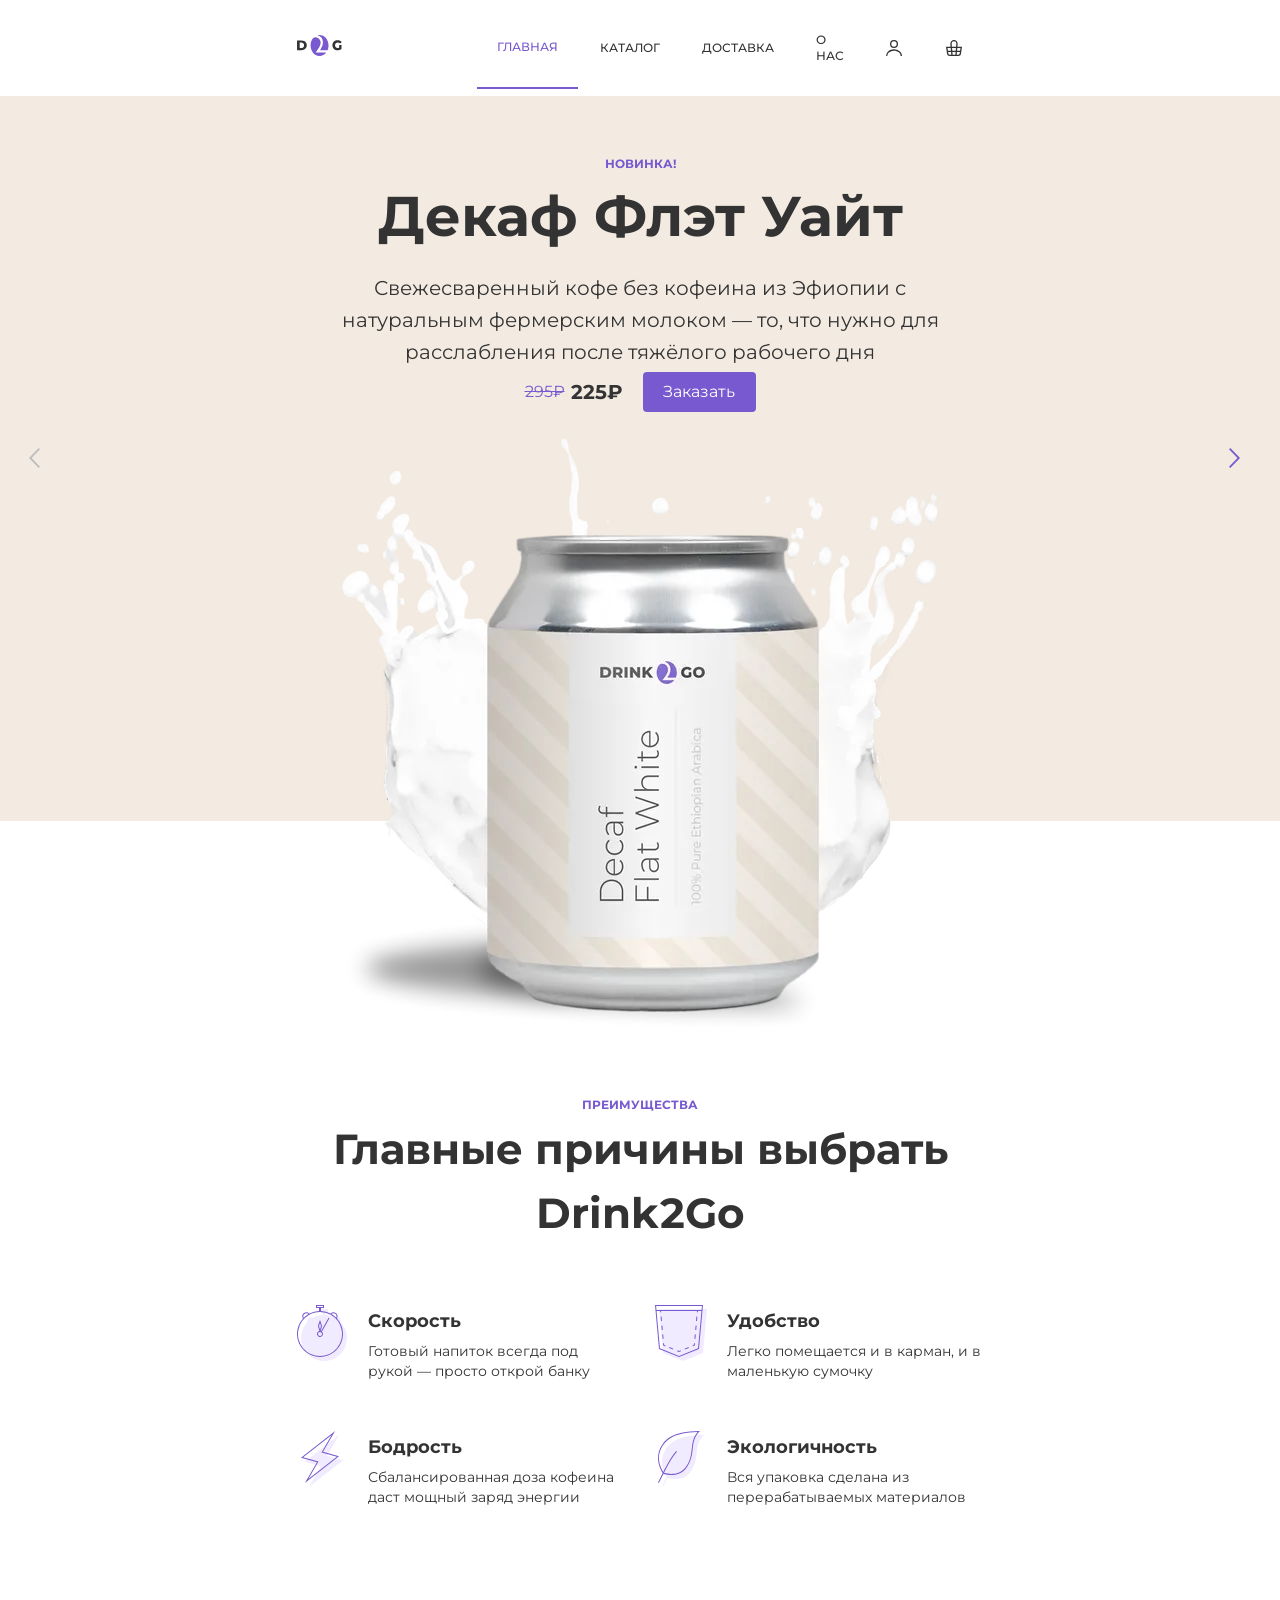
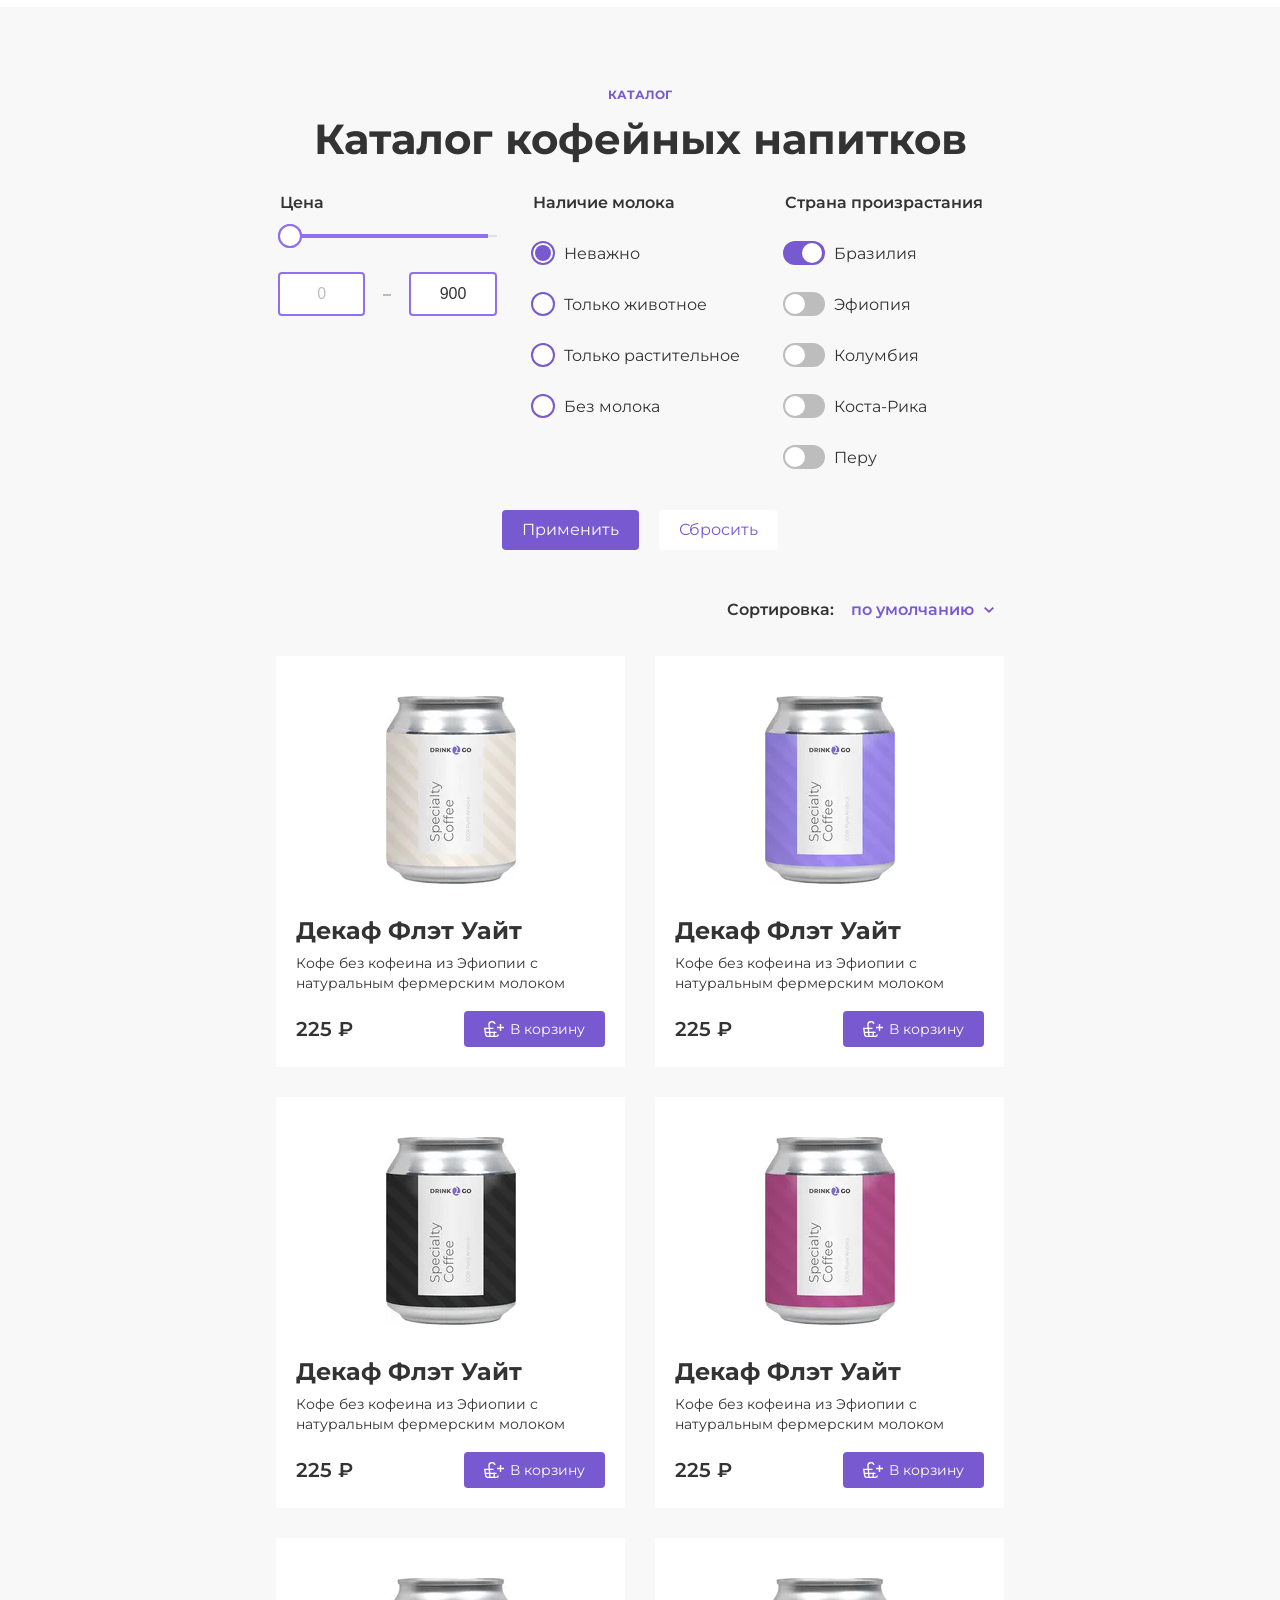
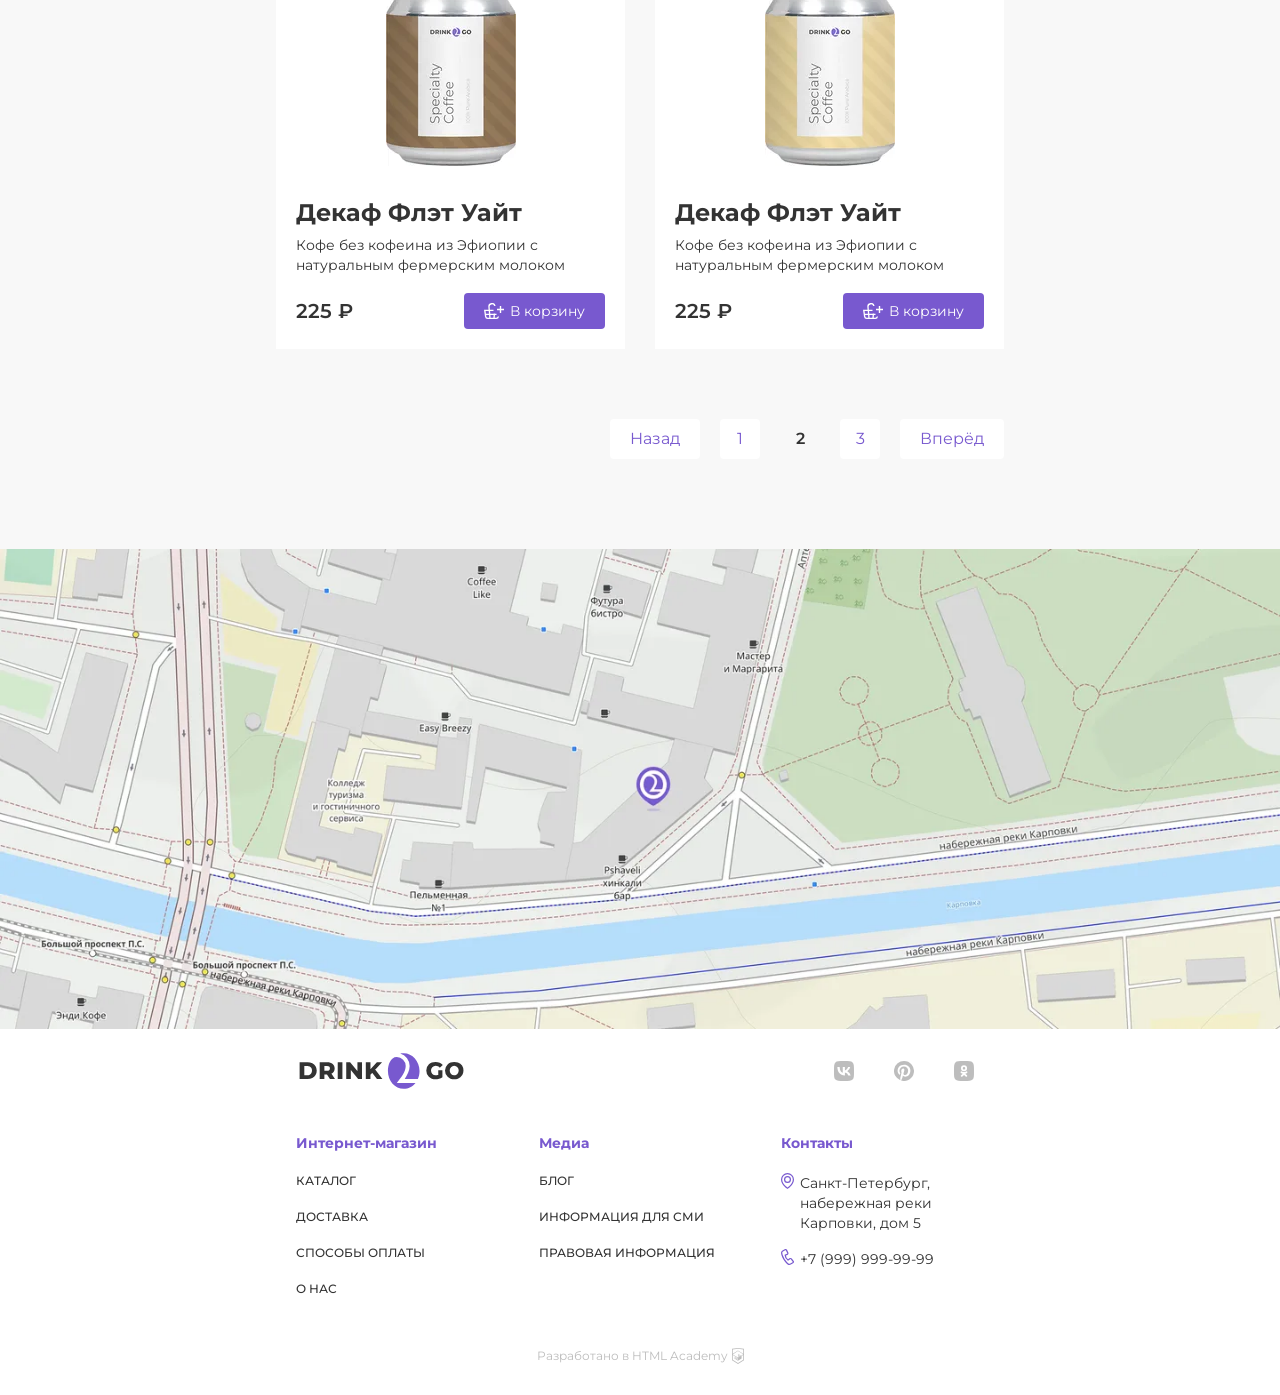
==== commit 12778a48: "Deploying to gh-pages from @ vetarara/html2-basic-template@3cfc193224a17955c3655f5799a59e49b0f00019 " ====
--- a/index.html
+++ b/index.html
@@ -1 +1 @@
-<!DOCTYPE html><html class="page" lang="ru"><head><meta charset="UTF-8"><title>Drink2Go</title><meta name="viewport" content="width=device-width,initial-scale=1"><link rel="preload" href="fonts/montserrat/Montserrat-Regular.woff2" type="font/woff2" as="font"><link rel="preload" href="fonts/montserrat/Montserrat-Medium.woff2" type="font/woff2" as="font"><link rel="preload" href="fonts/montserrat/Montserrat-SemiBold.woff2" type="font/woff2" as="font"><link rel="preload" href="fonts/montserrat/Montserrat-Bold.woff2" type="font/woff2" as="font"><link rel="stylesheet" href="styles/styles.css"><link rel="icon" href="favicon.ico"><link rel="icon" href="favicons/icon.svg" type="image/svg+xml"><link rel="apple-touch-icon" href="favicons/apple.png"><link rel="manifest" href="manifest.webmanifest"><script src="scripts/index.js" defer="defer"></script></head><body class="page__body"><header class="page__header main-header"><div class="main-header__logo-title logo-title"><a class="logo-title__logo logo" href="index.html" aria-current="page"><picture><source width="170" height="36" type="image/svg+xml" media="(min-width: 1440px)" srcset="images/logo/logo-desktop.svg"><source width="82" height="36" type="image/svg+xml" media="(min-width: 768px)" srcset="images/logo/logo-tablet.svg"><img class="logo__image" src="images/logo/logo-mobile.svg" width="32" height="36" alt="Логотип магазина"></picture></a><h1 class="logo-title__header visually-hidden">Интернет-магазин кофейных напитков</h1></div><nav class="main-header__nav main-nav main-nav--menu-closed"><button class="main-nav__toggle" type="button"><span class="visually-hidden">Открыть меню</span></button><ul class="main-nav__list menu"><li class="menu__item menu__item--current"><a class="menu__link menu__link--current" href="#">Главная</a></li><li class="menu__item"><a class="menu__link" href="#">Каталог</a></li><li class="menu__item"><a class="menu__link" href="#">Доставка</a></li><li class="menu__item"><a class="menu__link" href="#">О нас</a></li></ul><ul class="main-nav__user-list menu-user"><li class="menu-user__item"><a class="menu-user__link menu-user__link--login" href="#"><span class="visually-hidden">Войти</span></a></li><li class="menu-user__item"><a class="menu-user__link menu-user__link--cart" href="#"><span class="visually-hidden">Корзина</span></a></li></ul></nav></header><main class="page__main"><section class="page__slider slider"><h2 class="visually-hidden">Самые популярные напитки</h2><div class="slider__wrapper slider__wrapper--flat-white"><picture class="slider__image-wrapper"><source width="600" height="600" type="image/webp" media="(min-width: 1280px)" srcset="images/slider/flat-white-slider-desktop@1x.webp, images/slider/flat-white-slider-desktop@2x.webp 2x"><source width="476" height="476" type="image/webp" media="(min-width: 768px)" srcset="images/slider/flat-white-slider-tablet@1x.webp, images/slider/flat-white-slider-tablet@2x.webp 2x"><source width="280" height="280" type="image/webp" srcset="images/slider/flat-white-slider-mobile@1x.webp, images/slider/flat-white-slider-mobile@2x.webp 2x"><source width="600" height="600" type="image/png" media="(min-width: 1280px)" srcset="images/slider/flat-white-slider-desktop@1x.png, images/slider/flat-white-slider-desktop@2x.png 2x"><source width="476" height="476" type="image/png" media="(min-width: 768px)" srcset="images/slider/flat-white-slider-tablet@1x.png, images/slider/flat-white-slider-tablet@2x.png 2x"><img class="slider__image" src="images/slider/flat-white-slider-mobile@1x.png" srcset="images/slider/flat-white-slider-mobile@2x.png 2x" width="280" height="280" alt="Светлая баночка кофе"></picture><span class="slider__badge">Новинка!</span><h3 class="slider__title">Декаф Флэт Уайт</h3><p class="slider__description">Свежесваренный кофе без кофеина из Эфиопии с натуральным фермерским молоком — то, что нужно для расслабления после тяжёлого рабочего дня</p><div class="slider__order promo-order"><p class="promo-order__price"><span class="promo-order__price-old">295₽</span> <span class="promo-order__price-promotion">225₽</span></p><a class="promo-order__order-button" href="#">Заказать</a></div></div><div class="slider__wrapper slider__wrapper--lavender"><picture class="slider__image-wrapper"><source width="600" height="600" type="image/webp" media="(min-width: 1280px)" srcset="images/slider/lavender-slider-desktop@1x.webp, images/slider/lavender-slider-desktop@2x.webp 2x"><source width="476" height="476" type="image/webp" media="(min-width: 768px)" srcset="images/slider/lavender-slider-tablet@1x.webp, images/slider/lavender-slider-tablet@2x.webp 2x"><source width="280" height="280" type="image/webp" srcset="images/slider/lavender-slider-mobile@1x.webp, images/slider/lavender-slider-mobile@2x.webp 2x"><source width="600" height="600" type="image/png" media="(min-width: 1280px)" srcset="images/slider/lavender-slider-desktop@1x.png, images/slider/lavender-slider-desktop@2x.png 2x"><source width="476" height="476" type="image/png" media="(min-width: 768px)" srcset="images/slider/lavender-slider-tablet@1x.png, images/slider/lavender-slider-tablet@2x.png 2x"><img class="slider__image" src="images/slider/lavender-slider-desktop@1x.png" srcset="images/slider/lavender-slider-mobile@2x.png 2x" width="280" height="280" alt="Лавандовая баночка кофе"></picture><span class="slider__badge">Новинка!</span><h3 class="slider__title">Лавандовый Латте</h3><p class="slider__description">Невероятное сочетание перуанской высокогорной арабики с молоком ламы и лавандовым сиропом унесёт вас прямо на вершину Радужных гор</p><div class="slider__order promo-order"><p class="promo-order__price"><span class="promo-order__price-old">285₽</span> <span class="promo-order__price-promotion">265₽</span></p><a class="promo-order__order-button" href="#">Заказать</a></div></div><div class="slider__wrapper slider__wrapper--tripple-espresso"><picture class="slider__image-wrapper"><source width="600" height="600" type="image/webp" media="(min-width: 1280px)" srcset="images/slider/tripple-espresso-slider-desktop@1x.webp, images/slider/tripple-espresso-slider-desktop@2x.webp 2x"><source width="476" height="476" type="image/webp" media="(min-width: 768px)" srcset="images/slider/tripple-espresso-slider-tablet@1x.webp, images/slider/tripple-espresso-slider-tablet@2x.webp 2x"><source width="280" height="280" type="image/webp" srcset="images/slider/tripple-espresso-slider-mobile@1x.webp, images/slider/tripple-espresso-slider-mobile@2x.webp 2x"><source width="600" height="600" type="image/png" media="(min-width: 1280px)" srcset="images/slider/tripple-espresso-slider-desktop@1x.png, images/slider/tripple-espresso-slider-desktop@2x.png 2x"><source width="476" height="476" type="image/png" media="(min-width: 768px)" srcset="images/slider/tripple-espresso-slider-tablet@1x.png, images/slider/tripple-espresso-slider-tablet@2x.png 2x"><img class="slider__image" src="images/slider/tripple-espresso-slider-desktop@1x.png" srcset="images/slider/tripple-espresso-slider-mobile@2x.png 2x" width="280" height="280" alt="Чёрная баночка кофе"></picture><span class="slider__badge">Новинка!</span><h3 class="slider__title">Тройной Эспрессо</h3><p class="slider__description">Мощнее укола адреналина, чернее самой тёмной ночи, этот тройной эспрессо из Колумбии покажет вам, что такое настоящая бодрость</p><div class="slider__order promo-order"><p class="promo-order__price"><span class="promo-order__price-old">395₽</span> <span class="promo-order__price-promotion">375₽</span></p><a class="promo-order__order-button" href="#">Заказать</a></div></div></section><section class="page__features features"><h2 class="features__title">Преимущества</h2><p class="features__subtitle">Главные причины выбрать Drink2Go</p><ul class="features__list"><li class="features__item feature feature--speed"><h3 class="feature__title">Скорость</h3><p class="feature__description">Готовый напиток всегда под рукой — просто открой банку</p></li><li class="features__item feature feature--convenience"><h3 class="feature__title">Удобство</h3><p class="feature__description">Легко помещается и в карман, и в маленькую сумочку</p></li><li class="features__item feature feature--vigor"><h3 class="feature__title">Бодрость</h3><p class="feature__description">Сбалансированная доза кофеина даст мощный заряд энергии</p></li><li class="features__item feature feature--ecofriendly"><h3 class="feature__title">Экологичность</h3><p class="feature__description">Вся упаковка сделана из перерабатываемых материалов</p></li></ul></section><section class="page__catalog catalog"><div class="catalog__wrapper"><h2 class="catalog__title">Каталог</h2><p class="catalog__subtitle">Каталог кофейных напитков</p><form class="catalog__filter filter" action="https://echo.htmlacademy.ru/" method="get"><fieldset class="filter__price filter-range"><legend class="filter-range__title">Цена</legend><div class="filter-range__toggle"><button class="filter-range__toggle-button filter-range__toggle-button--min" type="button"><span class="visually-hidden">Изменить минимальную стоимость</span></button> <button class="filter-range__toggle-button filter-range__toggle-button--max" type="button"><span class="visually-hidden">Изменить максимальную стоимость</span></button></div><div class="filter-range__change"><label class="visually-hidden" for="min">от</label> <input class="filter-range__change-input" id="min" name="min-price" type="number" placeholder="0" min="0"> <label class="visually-hidden" for="max">до</label> <input class="filter-range__change-input" id="max" name="max-price" type="number" value="900" min="0"></div></fieldset><fieldset class="filter__milk filter-radio"><legend class="filter-radio__title">Наличие молока</legend><div class="filter-radio__list"><label class="filter-radio__control" for="nomatter"><input class="filter-radio__input" id="nomatter" name="milk-presence" type="radio" value="nomatter" checked="checked"> Неважно</label> <label class="filter-radio__control" for="animal"><input class="filter-radio__input" id="animal" name="milk-presence" type="radio" value="animal"> Только животное</label> <label class="filter-radio__control" for="plant"><input class="filter-radio__input" id="plant" name="milk-presence" type="radio" value="plant"> Только растительное</label> <label class="filter-radio__control" for="milkless"><input class="filter-radio__input" id="milkless" name="milk-presence" type="radio" value="milkless"> Без молока</label></div></fieldset><fieldset class="filter__country filter-checkbox"><legend class="filter-checkbox__title">Страна произрастания</legend><div class="filter-checkbox__list"><label class="filter-checkbox__control" for="brazil"><input class="filter-checkbox__input" id="brazil" name="country" value="brazil" type="checkbox" checked="checked"> Бразилия</label> <label class="filter-checkbox__control" for="ethiopia"><input class="filter-checkbox__input" id="ethiopia" name="country" value="ethiopia" type="checkbox"> Эфиопия</label> <label class="filter-checkbox__control" for="colombia"><input class="filter-checkbox__input" id="colombia" name="country" value="colombia" type="checkbox"> Колумбия</label> <label class="filter-checkbox__control" for="costa-rica"><input class="filter-checkbox__input" id="costa-rica" name="country" value="costa-rica" type="checkbox"> Коста-Рика</label> <label class="filter-checkbox__control" for="peru"><input class="filter-checkbox__input" id="peru" name="country" value="peru" type="checkbox"> Перу</label></div></fieldset><div class="filter__buttons"><button class="filter__apply" type="submit">Применить</button> <button class="filter__reset" type="reset">Сбросить</button></div></form><div class="catalog__cards-wrapper"><div class="catalog__sorting sorting"><label class="sorting__control" for="select-control">Сортировка:</label> <select class="sorting__select" id="select-control" name="sorting"><option value="sorting__default">По умолчанию</option><option value="sorting__inexpensive">По стоимости</option></select></div><ul class="catalog__list cards"><li class="cards__item card"><a class="card__link" href="#"><picture><source width="130" height="188" type="image/webp" srcset="images/catalog/light-can@1x.webp, images/catalog/light-can@2x.webp 2x"><img class="card__image" src="images/catalog/light-can@1x.jpg" srcset="images/catalog/light-can@2x.jpg 2x" width="130" height="188" alt="Светлая баночка кофе"></picture></a><h3 class="card__title"><a class="card__title-link" href="#" tabindex="-1">Декаф Флэт Уайт</a></h3><p class="card__description">Кофе без кофеина из Эфиопии с натуральным фермерским молоком</p><div class="card__purchase"><strong class="card__price">225 ₽</strong> <a class="card__order" href="#">В корзину</a></div></li><li class="cards__item card"><a class="card__link" href="#"><picture><source width="130" height="188" type="image/webp" srcset="images/catalog/lavender-can@1x.webp, images/catalog/lavender-can@2x.webp 2x"><img class="card__image" src="images/catalog/lavender-can@1x.jpg" srcset="images/catalog/lavender-can@2x.jpg 2x" width="130" height="188" alt="Лавандовая баночка кофе"></picture></a><h3 class="card__title"><a class="card__title-link" href="#" tabindex="-1">Декаф Флэт Уайт</a></h3><p class="card__description">Кофе без кофеина из Эфиопии с натуральным фермерским молоком</p><div class="card__purchase"><strong class="card__price">225 ₽</strong> <a class="card__order" href="#">В корзину</a></div></li><li class="cards__item card"><a class="card__link" href="#"><picture><source width="130" height="188" type="image/webp" srcset="images/catalog/black-can@1x.webp, images/catalog/black-can@2x.webp 2x"><img class="card__image" src="images/catalog/black-can@1x.jpg" srcset="images/catalog/black-can@2x.jpg 2x" width="130" height="188" alt="Чёрная баночка кофе"></picture></a><h3 class="card__title"><a class="card__title-link" href="#" tabindex="-1">Декаф Флэт Уайт</a></h3><p class="card__description">Кофе без кофеина из Эфиопии с натуральным фермерским молоком</p><div class="card__purchase"><strong class="card__price">225 ₽</strong> <a class="card__order" href="#">В корзину</a></div></li><li class="cards__item card"><a class="card__link" href="#"><picture><source width="130" height="188" type="image/webp" srcset="images/catalog/pink-can@1x.webp, images/catalog/pink-can@2x.webp 2x"><img class="card__image" src="images/catalog/pink-can@1x.jpg" srcset="images/catalog/pink-can@2x.jpg 2x" width="130" height="188" alt="Розовая баночка кофе"></picture></a><h3 class="card__title"><a class="card__title-link" href="#" tabindex="-1">Декаф Флэт Уайт</a></h3><p class="card__description">Кофе без кофеина из Эфиопии с натуральным фермерским молоком</p><div class="card__purchase"><strong class="card__price">225 ₽</strong> <a class="card__order" href="#">В корзину</a></div></li><li class="cards__item card"><a class="card__link" href="#"><picture><source width="130" height="188" type="image/webp" srcset="images/catalog/brown-can@1x.webp, images/catalog/brown-can@2x.webp 2x"><img class="card__image" src="images/catalog/brown-can@1x.jpg" srcset="images/catalog/brown-can@2x.jpg 2x" width="130" height="188" alt="Коричневая баночка кофе"></picture></a><h3 class="card__title"><a class="card__title-link" href="#" tabindex="-1">Декаф Флэт Уайт</a></h3><p class="card__description">Кофе без кофеина из Эфиопии с натуральным фермерским молоком</p><div class="card__purchase"><strong class="card__price">225 ₽</strong> <a class="card__order" href="#">В корзину</a></div></li><li class="cards__item card"><a class="card__link" href="#"><picture><source width="130" height="188" type="image/webp" srcset="images/catalog/yellow-can@1x.webp, images/catalog/yellow-can@2x.webp 2x"><img class="card__image" src="images/catalog/yellow-can@1x.jpg" srcset="images/catalog/yellow-can@2x.jpg 2x" width="130" height="188" alt="Жёлтая баночка кофе"></picture></a><h3 class="card__title"><a class="card__title-link" href="#" tabindex="-1">Декаф Флэт Уайт</a></h3><p class="card__description">Кофе без кофеина из Эфиопии с натуральным фермерским молоком</p><div class="card__purchase"><strong class="card__price">225 ₽</strong> <a class="card__order" href="#">В корзину</a></div></li></ul><ul class="catalog__pagination pagination"><li class="pagination__item"><a class="pagination__link" href="#"><span class="visually-hidden">Назад</span></a></li><li class="pagination__item"><a class="pagination__link" href="#">1</a></li><li class="pagination__item"><a class="pagination__link pagination__link--current" href="#" aria-current="page" tabindex="-1">2</a></li><li class="pagination__item"><a class="pagination__link" href="#">3</a></li><li class="pagination__item"><a class="pagination__link" href="#"><span class="visually-hidden">Вперёд</span></a></li></ul></div></div></section><section class="page__map map"><h2 class="visually-hidden">Как нас найти</h2><picture><source width="1440" height="540" type="image/webp" media="(min-width: 1280px)" srcset="images/map/map-desktop@1x.webp, images/map/map-desktop@2x.webp 2x"><source width="768" height="480" type="image/webp" media="(min-width: 575px)" srcset="images/map/map-tablet@1x.webp, images/map/map-tablet@2x.webp 2x"><source width="320" height="420" type="image/webp" srcset="images/map/map-mobile@1x.webp, images/map/map-mobile@2x.webp 2x"><source width="1440" height="540" type="image/jpg" media="(min-width: 1280px)" srcset="images/map/map-desktop@1x.jpg, images/map/map-desktop@2x.jpg 2x"><source width="768" height="480" type="image/jpg" media="(min-width: 575px)" srcset="images/map/map-tablet@1x.jpg, images/map/map-tablet@2x.jpg 2x"><img class="map__img" src="images/map/map-mobile@1x.jpg" srcset="images/map/map-mobile@2x.jpg 2x" width="320" height="420" alt="Карта с меткой на набережной реки Карповки, 5"></picture></section></main><footer class="page__footer main-footer"><h2 class="visually-hidden">Наши контакты и дополнительная информация</h2><div class="main-footer__links"><div class="main-footer__logo-wrapper"><a class="main-footer__logo logo-footer" href="index.html"><picture><source width="170" height="36" type="image/svg+xml" media="(min-width: 768px)" srcset="images/logo/logo-desktop.svg"><img class="logo-footer__image" src="images/logo/logo-tablet.svg" width="82" height="36" alt="Логотип магазина"></picture></a><p class="main-footer__subtitle visually-hidden">Интернет-магазин кофейных напитков</p></div><ul class="main-footer__social social"><li class="social__item"><a class="social__link social__link--vk" href="https://vk.com/htmlacademy"><span class="visually-hidden">Мы вo Вконтакте</span></a></li><li class="social__item"><a class="social__link social__link--pinterest" href="#"><span class="visually-hidden">Наш Пинтерест</span></a></li><li class="social__item"><a class="social__link social__link--ok" href="#"><span class="visually-hidden">Одноклассники</span></a></li></ul></div><div class="main-footer__nav footer-nav"><h3 class="footer-nav__title">Интернет-магазин</h3><ul class="footer-nav__list menu-footer"><li class="menu-footer__item"><a class="menu-footer__link" href="#">Каталог</a></li><li class="menu-footer__item"><a class="menu-footer__link" href="#">Доставка</a></li><li class="menu-footer__item"><a class="menu-footer__link" href="#">Способы оплаты</a></li><li class="menu-footer__item"><a class="menu-footer__link" href="#">О нас</a></li></ul></div><div class="main-footer__info footer-info"><h3 class="footer-info__title">Медиа</h3><ul class="footer-info__media media"><li class="media__item"><a class="media__link" href="#">Блог</a></li><li class="media__item"><a class="media__link" href="#">Информация для СМИ</a></li><li class="media__item"><a class="media__link" href="#">Правовая информация</a></li></ul></div><div class="main-footer__contacts contacts"><h3 class="contacts__title">Контакты</h3><address class="contacts__wrapper"><span class="contacts__address">Санкт-Петербург, набережная реки Карповки, дом 5</span> <a class="contacts__phone" href="tel:+79999999999"><span class="visually-hidden">Вы можете позвонить нам по номеру</span> +7&nbsp;(999)&nbsp;999‑99‑99</a></address></div><div class="main-footer__copyright copyright"><a class="copyright__link" href="https://htmlacademy.ru/intensive/adaptive">Разработано в <strong class="copyright__dev">HTML Academy</strong></a></div></footer></body></html>+<!DOCTYPE html><html class="page" lang="ru"><head><meta charset="UTF-8"><title>Drink2Go</title><meta name="viewport" content="width=device-width,initial-scale=1"><link rel="preload" href="fonts/montserrat/Montserrat-Regular.woff2" type="font/woff2" as="font" crossorigin="anonymous"><link rel="stylesheet" href="styles/styles.css"><link rel="icon" href="favicon.ico"><link rel="icon" href="favicons/icon.svg" type="image/svg+xml"><link rel="apple-touch-icon" href="favicons/apple.png"><link rel="manifest" href="manifest.webmanifest"><script src="scripts/index.js" defer="defer"></script></head><body class="page__body"><header class="page__header main-header"><div class="main-header__logo-title logo-title"><a class="logo-title__logo logo" href="index.html" aria-current="page"><picture><source width="170" height="36" type="image/svg+xml" media="(min-width: 1440px)" srcset="images/logo/logo-desktop.svg"><source width="82" height="36" type="image/svg+xml" media="(min-width: 768px)" srcset="images/logo/logo-tablet.svg"><img class="logo__image" src="images/logo/logo-mobile.svg" width="32" height="36" alt="Логотип магазина"></picture></a><h1 class="logo-title__header visually-hidden">Интернет-магазин кофейных напитков</h1></div><nav class="main-header__nav main-nav main-nav--menu-closed"><button class="main-nav__toggle" type="button"><span class="visually-hidden">Открыть меню</span></button><ul class="main-nav__list menu"><li class="menu__item menu__item--current"><a class="menu__link menu__link--current" href="#">Главная</a></li><li class="menu__item"><a class="menu__link" href="#">Каталог</a></li><li class="menu__item"><a class="menu__link" href="#">Доставка</a></li><li class="menu__item"><a class="menu__link" href="#">О нас</a></li></ul><ul class="main-nav__user-list menu-user"><li class="menu-user__item"><a class="menu-user__link menu-user__link--login" href="#"><span class="visually-hidden">Войти</span></a></li><li class="menu-user__item"><a class="menu-user__link menu-user__link--cart" href="#"><span class="visually-hidden">Корзина</span></a></li></ul></nav></header><main class="page__main"><section class="page__slider slider"><div class="slider__wrapper"><h2 class="visually-hidden">Самые популярные напитки</h2><button class="slider__button slider__button--prev" type="button"><span class="visually-hidden">Предыдущий слайд</span></button><div class="slider__inner-wrapper slider__inner-wrapper--flat-white"><picture class="slider__image-wrapper"><source width="600" height="600" type="image/webp" media="(min-width: 1280px)" srcset="images/slider/flat-white-slider-desktop@1x.webp, images/slider/flat-white-slider-desktop@2x.webp 2x"><source width="476" height="476" type="image/webp" media="(min-width: 768px)" srcset="images/slider/flat-white-slider-tablet@1x.webp, images/slider/flat-white-slider-tablet@2x.webp 2x"><source width="280" height="280" type="image/webp" srcset="images/slider/flat-white-slider-mobile@1x.webp, images/slider/flat-white-slider-mobile@2x.webp 2x"><source width="600" height="600" type="image/png" media="(min-width: 1280px)" srcset="images/slider/flat-white-slider-desktop@1x.png, images/slider/flat-white-slider-desktop@2x.png 2x"><source width="476" height="476" type="image/png" media="(min-width: 768px)" srcset="images/slider/flat-white-slider-tablet@1x.png, images/slider/flat-white-slider-tablet@2x.png 2x"><img class="slider__image" src="images/slider/flat-white-slider-mobile@1x.png" srcset="images/slider/flat-white-slider-mobile@2x.png 2x" width="280" height="280" alt="Светлая баночка кофе"></picture><span class="slider__badge">Новинка!</span><h3 class="slider__title">Декаф Флэт Уайт</h3><p class="slider__description">Свежесваренный кофе без кофеина из Эфиопии с натуральным фермерским молоком — то, что нужно для расслабления после тяжёлого рабочего дня</p><div class="slider__order promo-order"><p class="promo-order__price"><span class="promo-order__price-old">295₽</span> <span class="promo-order__price-promotion">225₽</span></p><a class="promo-order__order-button" href="#">Заказать</a></div></div><div class="slider__inner-wrapper slider__inner-wrapper--lavender"><picture class="slider__image-wrapper"><source width="600" height="600" type="image/webp" media="(min-width: 1280px)" srcset="images/slider/lavender-slider-desktop@1x.webp, images/slider/lavender-slider-desktop@2x.webp 2x"><source width="476" height="476" type="image/webp" media="(min-width: 768px)" srcset="images/slider/lavender-slider-tablet@1x.webp, images/slider/lavender-slider-tablet@2x.webp 2x"><source width="280" height="280" type="image/webp" srcset="images/slider/lavender-slider-mobile@1x.webp, images/slider/lavender-slider-mobile@2x.webp 2x"><source width="600" height="600" type="image/png" media="(min-width: 1280px)" srcset="images/slider/lavender-slider-desktop@1x.png, images/slider/lavender-slider-desktop@2x.png 2x"><source width="476" height="476" type="image/png" media="(min-width: 768px)" srcset="images/slider/lavender-slider-tablet@1x.png, images/slider/lavender-slider-tablet@2x.png 2x"><img class="slider__image" src="images/slider/lavender-slider-desktop@1x.png" srcset="images/slider/lavender-slider-mobile@2x.png 2x" width="280" height="280" alt="Лавандовая баночка кофе"></picture><span class="slider__badge">Новинка!</span><h3 class="slider__title">Лавандовый Латте</h3><p class="slider__description">Невероятное сочетание перуанской высокогорной арабики с молоком ламы и лавандовым сиропом унесёт вас прямо на вершину Радужных гор</p><div class="slider__order promo-order"><p class="promo-order__price"><span class="promo-order__price-old">285₽</span> <span class="promo-order__price-promotion">265₽</span></p><a class="promo-order__order-button" href="#">Заказать</a></div></div><div class="slider__inner-wrapper slider__inner-wrapper--tripple-espresso"><picture class="slider__image-wrapper"><source width="600" height="600" type="image/webp" media="(min-width: 1280px)" srcset="images/slider/tripple-espresso-slider-desktop@1x.webp, images/slider/tripple-espresso-slider-desktop@2x.webp 2x"><source width="476" height="476" type="image/webp" media="(min-width: 768px)" srcset="images/slider/tripple-espresso-slider-tablet@1x.webp, images/slider/tripple-espresso-slider-tablet@2x.webp 2x"><source width="280" height="280" type="image/webp" srcset="images/slider/tripple-espresso-slider-mobile@1x.webp, images/slider/tripple-espresso-slider-mobile@2x.webp 2x"><source width="600" height="600" type="image/png" media="(min-width: 1280px)" srcset="images/slider/tripple-espresso-slider-desktop@1x.png, images/slider/tripple-espresso-slider-desktop@2x.png 2x"><source width="476" height="476" type="image/png" media="(min-width: 768px)" srcset="images/slider/tripple-espresso-slider-tablet@1x.png, images/slider/tripple-espresso-slider-tablet@2x.png 2x"><img class="slider__image" src="images/slider/tripple-espresso-slider-desktop@1x.png" srcset="images/slider/tripple-espresso-slider-mobile@2x.png 2x" width="280" height="280" alt="Чёрная баночка кофе"></picture><span class="slider__badge">Новинка!</span><h3 class="slider__title">Тройной Эспрессо</h3><p class="slider__description">Мощнее укола адреналина, чернее самой тёмной ночи, этот тройной эспрессо из Колумбии покажет вам, что такое настоящая бодрость</p><div class="slider__order promo-order"><p class="promo-order__price"><span class="promo-order__price-old">395₽</span> <span class="promo-order__price-promotion">375₽</span></p><a class="promo-order__order-button" href="#">Заказать</a></div></div><button class="slider__button slider__button--next" type="button"><span class="visually-hidden">Следующий слайд</span></button><div class="slider__pagination"><button class="slider__dot slider__dot--active" data-slide="0" type="button" aria-label="Первый слайд"></button> <button class="slider__dot" data-slide="1" type="button" aria-label="Второй слайд"></button> <button class="slider__dot" data-slide="2" type="button" aria-label="Третий слайд"></button></div></div></section><section class="page__features features"><h2 class="features__title">Преимущества</h2><p class="features__subtitle">Главные причины выбрать Drink2Go</p><ul class="features__list"><li class="features__item feature feature--speed"><h3 class="feature__title">Скорость</h3><p class="feature__description">Готовый напиток всегда под рукой — просто открой банку</p></li><li class="features__item feature feature--convenience"><h3 class="feature__title">Удобство</h3><p class="feature__description">Легко помещается и в карман, и в маленькую сумочку</p></li><li class="features__item feature feature--vigor"><h3 class="feature__title">Бодрость</h3><p class="feature__description">Сбалансированная доза кофеина даст мощный заряд энергии</p></li><li class="features__item feature feature--ecofriendly"><h3 class="feature__title">Экологичность</h3><p class="feature__description">Вся упаковка сделана из перерабатываемых материалов</p></li></ul></section><section class="page__catalog catalog"><div class="catalog__wrapper"><h2 class="catalog__title">Каталог</h2><p class="catalog__subtitle">Каталог кофейных напитков</p><form class="catalog__filter filter" action="https://echo.htmlacademy.ru/" method="get"><fieldset class="filter__price filter-range"><legend class="filter-range__title">Цена</legend><div class="filter-range__toggle"><button class="filter-range__toggle-button filter-range__toggle-button--min" type="button"><span class="visually-hidden">Изменить минимальную стоимость</span></button> <button class="filter-range__toggle-button filter-range__toggle-button--max" type="button"><span class="visually-hidden">Изменить максимальную стоимость</span></button></div><div class="filter-range__change"><label class="visually-hidden" for="min">от</label> <input class="filter-range__change-input" id="min" name="min-price" type="number" placeholder="0" min="0"> <label class="visually-hidden" for="max">до</label> <input class="filter-range__change-input" id="max" name="max-price" type="number" value="900" min="0"></div></fieldset><fieldset class="filter__milk filter-radio"><legend class="filter-radio__title">Наличие молока</legend><div class="filter-radio__list"><label class="filter-radio__control" for="nomatter"><input class="filter-radio__input" id="nomatter" name="milk-presence" type="radio" value="nomatter" checked="checked"> Неважно</label> <label class="filter-radio__control" for="animal"><input class="filter-radio__input" id="animal" name="milk-presence" type="radio" value="animal"> Только животное</label> <label class="filter-radio__control" for="plant"><input class="filter-radio__input" id="plant" name="milk-presence" type="radio" value="plant"> Только растительное</label> <label class="filter-radio__control" for="milkless"><input class="filter-radio__input" id="milkless" name="milk-presence" type="radio" value="milkless"> Без молока</label></div></fieldset><fieldset class="filter__country filter-checkbox"><legend class="filter-checkbox__title">Страна произрастания</legend><div class="filter-checkbox__list"><label class="filter-checkbox__control" for="brazil"><input class="filter-checkbox__input" id="brazil" name="country" value="brazil" type="checkbox" checked="checked"> Бразилия</label> <label class="filter-checkbox__control" for="ethiopia"><input class="filter-checkbox__input" id="ethiopia" name="country" value="ethiopia" type="checkbox"> Эфиопия</label> <label class="filter-checkbox__control" for="colombia"><input class="filter-checkbox__input" id="colombia" name="country" value="colombia" type="checkbox"> Колумбия</label> <label class="filter-checkbox__control" for="costa-rica"><input class="filter-checkbox__input" id="costa-rica" name="country" value="costa-rica" type="checkbox"> Коста-Рика</label> <label class="filter-checkbox__control" for="peru"><input class="filter-checkbox__input" id="peru" name="country" value="peru" type="checkbox"> Перу</label></div></fieldset><div class="filter__buttons"><button class="filter__apply" type="submit">Применить</button> <button class="filter__reset" type="reset">Сбросить</button></div></form><div class="catalog__cards-wrapper"><div class="catalog__sorting sorting"><label class="sorting__control" for="select-control">Сортировка:</label> <select class="sorting__select" id="select-control" name="sorting"><option value="sorting__default">По умолчанию</option><option value="sorting__inexpensive">По стоимости</option></select></div><ul class="catalog__list cards"><li class="cards__item card"><a class="card__link" href="#"><picture><source width="130" height="188" type="image/webp" srcset="images/catalog/light-can@1x.webp, images/catalog/light-can@2x.webp 2x"><img class="card__image" src="images/catalog/light-can@1x.jpg" srcset="images/catalog/light-can@2x.jpg 2x" width="130" height="188" alt="Светлая баночка кофе"></picture></a><h3 class="card__title"><a class="card__title-link" href="#" tabindex="-1">Декаф Флэт Уайт</a></h3><p class="card__description">Кофе без кофеина из Эфиопии с натуральным фермерским молоком</p><div class="card__purchase"><strong class="card__price">225 ₽</strong> <a class="card__order" href="#">В корзину</a></div></li><li class="cards__item card"><a class="card__link" href="#"><picture><source width="130" height="188" type="image/webp" srcset="images/catalog/lavender-can@1x.webp, images/catalog/lavender-can@2x.webp 2x"><img class="card__image" src="images/catalog/lavender-can@1x.jpg" srcset="images/catalog/lavender-can@2x.jpg 2x" width="130" height="188" alt="Лавандовая баночка кофе"></picture></a><h3 class="card__title"><a class="card__title-link" href="#" tabindex="-1">Декаф Флэт Уайт</a></h3><p class="card__description">Кофе без кофеина из Эфиопии с натуральным фермерским молоком</p><div class="card__purchase"><strong class="card__price">225 ₽</strong> <a class="card__order" href="#">В корзину</a></div></li><li class="cards__item card"><a class="card__link" href="#"><picture><source width="130" height="188" type="image/webp" srcset="images/catalog/black-can@1x.webp, images/catalog/black-can@2x.webp 2x"><img class="card__image" src="images/catalog/black-can@1x.jpg" srcset="images/catalog/black-can@2x.jpg 2x" width="130" height="188" alt="Чёрная баночка кофе"></picture></a><h3 class="card__title"><a class="card__title-link" href="#" tabindex="-1">Декаф Флэт Уайт</a></h3><p class="card__description">Кофе без кофеина из Эфиопии с натуральным фермерским молоком</p><div class="card__purchase"><strong class="card__price">225 ₽</strong> <a class="card__order" href="#">В корзину</a></div></li><li class="cards__item card"><a class="card__link" href="#"><picture><source width="130" height="188" type="image/webp" srcset="images/catalog/pink-can@1x.webp, images/catalog/pink-can@2x.webp 2x"><img class="card__image" src="images/catalog/pink-can@1x.jpg" srcset="images/catalog/pink-can@2x.jpg 2x" width="130" height="188" alt="Розовая баночка кофе"></picture></a><h3 class="card__title"><a class="card__title-link" href="#" tabindex="-1">Декаф Флэт Уайт</a></h3><p class="card__description">Кофе без кофеина из Эфиопии с натуральным фермерским молоком</p><div class="card__purchase"><strong class="card__price">225 ₽</strong> <a class="card__order" href="#">В корзину</a></div></li><li class="cards__item card"><a class="card__link" href="#"><picture><source width="130" height="188" type="image/webp" srcset="images/catalog/brown-can@1x.webp, images/catalog/brown-can@2x.webp 2x"><img class="card__image" src="images/catalog/brown-can@1x.jpg" srcset="images/catalog/brown-can@2x.jpg 2x" width="130" height="188" alt="Коричневая баночка кофе"></picture></a><h3 class="card__title"><a class="card__title-link" href="#" tabindex="-1">Декаф Флэт Уайт</a></h3><p class="card__description">Кофе без кофеина из Эфиопии с натуральным фермерским молоком</p><div class="card__purchase"><strong class="card__price">225 ₽</strong> <a class="card__order" href="#">В корзину</a></div></li><li class="cards__item card"><a class="card__link" href="#"><picture><source width="130" height="188" type="image/webp" srcset="images/catalog/yellow-can@1x.webp, images/catalog/yellow-can@2x.webp 2x"><img class="card__image" src="images/catalog/yellow-can@1x.jpg" srcset="images/catalog/yellow-can@2x.jpg 2x" width="130" height="188" alt="Жёлтая баночка кофе"></picture></a><h3 class="card__title"><a class="card__title-link" href="#" tabindex="-1">Декаф Флэт Уайт</a></h3><p class="card__description">Кофе без кофеина из Эфиопии с натуральным фермерским молоком</p><div class="card__purchase"><strong class="card__price">225 ₽</strong> <a class="card__order" href="#">В корзину</a></div></li></ul><ul class="catalog__pagination pagination"><li class="pagination__item"><a class="pagination__link" href="#"><span class="visually-hidden">Назад</span></a></li><li class="pagination__item"><a class="pagination__link" href="#">1</a></li><li class="pagination__item"><a class="pagination__link pagination__link--current" href="#" aria-current="page" tabindex="-1">2</a></li><li class="pagination__item"><a class="pagination__link" href="#">3</a></li><li class="pagination__item"><a class="pagination__link" href="#"><span class="visually-hidden">Вперёд</span></a></li></ul></div></div></section><section class="page__map map"><h2 class="visually-hidden">Как нас найти</h2><picture><source width="1440" height="540" type="image/webp" media="(min-width: 1280px)" srcset="images/map/map-desktop@1x.webp, images/map/map-desktop@2x.webp 2x"><source width="768" height="480" type="image/webp" media="(min-width: 575px)" srcset="images/map/map-tablet@1x.webp, images/map/map-tablet@2x.webp 2x"><source width="320" height="420" type="image/webp" srcset="images/map/map-mobile@1x.webp, images/map/map-mobile@2x.webp 2x"><source width="1440" height="540" type="image/jpg" media="(min-width: 1280px)" srcset="images/map/map-desktop@1x.jpg, images/map/map-desktop@2x.jpg 2x"><source width="768" height="480" type="image/jpg" media="(min-width: 575px)" srcset="images/map/map-tablet@1x.jpg, images/map/map-tablet@2x.jpg 2x"><img class="map__img" src="images/map/map-mobile@1x.jpg" srcset="images/map/map-mobile@2x.jpg 2x" width="320" height="420" alt="Карта с меткой на набережной реки Карповки, 5"></picture></section></main><footer class="page__footer main-footer"><h2 class="visually-hidden">Наши контакты и дополнительная информация</h2><div class="main-footer__links"><div class="main-footer__logo-wrapper"><a class="main-footer__logo logo-footer" href="index.html"><picture><source width="170" height="36" type="image/svg+xml" media="(min-width: 768px)" srcset="images/logo/logo-desktop.svg"><img class="logo-footer__image" src="images/logo/logo-tablet.svg" width="82" height="36" alt="Логотип магазина"></picture></a><p class="main-footer__subtitle visually-hidden">Интернет-магазин кофейных напитков</p></div><ul class="main-footer__social social"><li class="social__item"><a class="social__link social__link--vk" href="https://vk.com/htmlacademy"><span class="visually-hidden">Мы вo Вконтакте</span></a></li><li class="social__item"><a class="social__link social__link--pinterest" href="#"><span class="visually-hidden">Наш Пинтерест</span></a></li><li class="social__item"><a class="social__link social__link--ok" href="#"><span class="visually-hidden">Одноклассники</span></a></li></ul></div><div class="main-footer__nav footer-nav"><h3 class="footer-nav__title">Интернет-магазин</h3><ul class="footer-nav__list menu-footer"><li class="menu-footer__item"><a class="menu-footer__link" href="#">Каталог</a></li><li class="menu-footer__item"><a class="menu-footer__link" href="#">Доставка</a></li><li class="menu-footer__item"><a class="menu-footer__link" href="#">Способы оплаты</a></li><li class="menu-footer__item"><a class="menu-footer__link" href="#">О нас</a></li></ul></div><div class="main-footer__info footer-info"><h3 class="footer-info__title">Медиа</h3><ul class="footer-info__media media"><li class="media__item"><a class="media__link" href="#">Блог</a></li><li class="media__item"><a class="media__link" href="#">Информация для СМИ</a></li><li class="media__item"><a class="media__link" href="#">Правовая информация</a></li></ul></div><div class="main-footer__contacts contacts"><h3 class="contacts__title">Контакты</h3><address class="contacts__wrapper"><span class="contacts__address">Санкт-Петербург, набережная реки Карповки, дом 5</span> <a class="contacts__phone" href="tel:+79999999999"><span class="visually-hidden">Вы можете позвонить нам по номеру</span> +7&nbsp;(999)&nbsp;999‑99‑99</a></address></div><div class="main-footer__copyright copyright"><a class="copyright__link" href="https://htmlacademy.ru/intensive/adaptive">Разработано в <strong class="copyright__dev">HTML Academy</strong></a></div></footer></body></html>
--- a/styles/styles.css
+++ b/styles/styles.css
@@ -1 +1 @@
-@font-face{font-family:Montserrat;font-weight:400;font-style:normal;font-display:swap;src:url(../fonts/montserrat/Montserrat-Regular.woff2)format("woff2")}@font-face{font-family:Montserrat;font-weight:500;font-style:normal;font-display:swap;src:url(../fonts/montserrat/Montserrat-Medium.woff2)format("woff2")}@font-face{font-family:Montserrat;font-weight:600;font-style:normal;font-display:swap;src:url(../fonts/montserrat/Montserrat-SemiBold.woff2)format("woff2")}@font-face{font-family:Montserrat;font-weight:700;font-style:normal;font-display:swap;src:url(../fonts/montserrat/Montserrat-Bold.woff2)format("woff2")}*,:before,:after{box-sizing:border-box}img{object-fit:contain;max-width:100%;height:auto}body{color:#333;background-color:#fff;margin:0;padding:0;font-family:Montserrat,sans-serif;font-size:14px;line-height:20px}.visually-hidden{white-space:nowrap;clip-path:inset(100%);clip:rect(0 0 0 0);border:0;width:1px;height:1px;margin:-1px;padding:0;position:absolute;overflow:hidden}@media (width>=768px){.page__header,.page__features,.page__footer{max-width:728px;margin:0 auto}}@media (width>=1440px){.page__header,.page__features,.page__footer{max-width:1360px}}.main-header{justify-content:space-between;display:flex}@media (width>=767px){.main-header{justify-content:flex-start;gap:9vw}.main-header__nav{width:100%}}.logo-title{align-items:center;display:flex}@media (width>=1440px){.logo-title{gap:10px}}.logo-title__logo{padding:10px 20px;display:block}@media (width>=1440px){.logo-title__logo{padding:10px}.logo-title__header{clip:auto;clip-path:none;white-space:normal;width:auto;height:auto;margin:0;font-size:12px;font-weight:400;line-height:16px;position:static;overflow:visible}}.main-nav{display:flex}@media (width>=767px){.main-nav{justify-content:space-between}}.main-nav__user-list{order:-1;margin:0}@media (width>=767px){.main-nav__user-list{order:0;margin-right:20px}}@media (width>=1440px){.main-nav__user-list{margin:0}}.main-nav__list{background-color:#fff;width:auto;margin:0}@media (width<=767px){.main-nav--menu-closed .main-nav__list{display:none}.main-nav--menu-opened .main-nav__list{z-index:10;border-top:1px solid #e2e2e2;width:100vw;position:absolute;top:60px;left:0}.main-nav__toggle{text-transform:uppercase;z-index:2;cursor:pointer;color:#333;background-color:#fff;border:none;justify-content:center;align-items:center;min-width:60px;min-height:60px;font-size:12px;line-height:16px;text-decoration:none;display:flex;position:relative;top:0;right:0}.main-nav__toggle:before{content:"";background-repeat:no-repeat;background-size:16px 16px;width:16px;height:16px;display:block}.main-nav__toggle:hover,.main-nav__toggle:active{background-color:#f0ebff}.main-nav--menu-closed .main-nav__toggle:before{background-image:url(../icons/stack.svg#burger-button)}.main-nav--menu-opened .main-nav__toggle:before{background-image:url(../icons/stack.svg#close-button)}}@media (width>=767px){.main-nav__toggle{display:none}}.menu{padding:0;list-style:none}@media (width>=767px){.menu{align-items:center;gap:2px;display:flex}}.menu__item{border-bottom:1px solid #e2e2e2}@media (width>=767px){.menu__item{border:none}}.menu__link{text-transform:uppercase;color:#333;background-color:#fff;width:100%;padding:12px 20px;font-size:12px;font-weight:500;line-height:16px;text-decoration:none;display:inline-block;position:relative}.menu__link:hover,.menu__link:focus-visible{color:#7859cf}.menu__link:active{color:#9070ec}@media (width>=767px){.menu__link{padding:32px 20px}}.menu__link--current{color:#7859cf;border-bottom:2px solid #7859cf}.menu-user{align-items:center;padding:0;list-style:none;display:flex}@media (width>=1440px){.menu-user{gap:20px}}.menu-user__link{text-transform:uppercase;color:#333;justify-content:center;align-items:center;min-width:60px;min-height:60px;font-size:12px;line-height:16px;text-decoration:none;display:flex}.menu-user__link:before{content:"";background-color:#333;width:16px;height:16px;display:block;mask-position:50%;mask-size:16px 16px;mask-repeat:no-repeat}.menu-user__link:hover,.menu-user__link:focus-visible{color:#7859cf}.menu-user__link:hover:before,.menu-user__link:focus-visible:before{background-color:#7859cf}.menu-user__link:active{background-color:#f0ebff}@media (width>=767px){.menu-user__link{min-height:80px}}@media (width>=1440px){.menu-user__link{padding:20px}}.menu-user__link--login:before{mask-image:url(../icons/stack.svg#user)}.menu-user__link--cart:before{mask-image:url(../icons/stack.svg#cart)}@media (width>=1440px){.menu-user__link .visually-hidden{clip:auto;clip-path:none;white-space:normal;width:auto;height:auto;margin:0;padding-left:8px;font-size:12px;font-weight:400;line-height:16px;position:static;overflow:visible}}.slider__wrapper{text-align:center;flex-direction:column;align-items:center;padding:20px 20px 60px;display:flex}.slider__wrapper--flat-white{background-color:#f3ebe1}.slider__wrapper--lavender{background-color:#eae6fc}.slider__wrapper--tripple-espresso{background-color:#e5e6e8}.slider__badge{color:#7859cf;text-transform:uppercase;font-size:12px;font-weight:700;line-height:16px}.slider__description{margin:0}.slider__title{margin:0;font-size:36px;font-weight:700;line-height:48px}.promo-order{align-items:center;gap:20px;display:flex}.promo-order__price{align-items:center;gap:6px;margin:0;display:flex}.promo-order__price-old{color:#7859cf;font-size:16px;line-height:20px;text-decoration:line-through}.promo-order__price-promotion{font-size:20px;font-weight:700;line-height:32px}.promo-order__order-button{text-transform:uppercase;color:#fff;text-align:center;text-transform:none;background-color:#7859cf;border:none;border-radius:4px;min-width:113px;padding:8px;font-family:Montserrat,sans-serif;font-size:16px;line-height:24px;text-decoration:none;display:inline-block}.promo-order__order-button:hover,.promo-order__order-button:focus-visible{background-color:#9070ec}.promo-order__order-button:active{background-color:#593cac}.promo-order__order-button:disabled,.promo-order__order-button[disabled]{cursor:not-allowed;background-color:#bdbdbd}.features{text-align:center;padding:50px 20px 60px}@media (width>=768px){.features{padding-top:60px;padding-bottom:100px}}@media (width>=1440px){.features{padding-top:100px;padding-bottom:120px}}.features__title{color:#7859cf;text-transform:uppercase;margin:0 0 4px;font-size:12px;font-weight:700;line-height:16px}.features__subtitle{margin:0 0 36px;font-size:24px;font-weight:700;line-height:36px}@media (width>=768px){.features__subtitle{margin-bottom:60px;font-size:42px;line-height:64px}}.features__list{gap:32px;margin:0;padding:0;list-style:none;display:grid}@media (width>=768px){.features__list{grid-template-columns:repeat(2,1fr);gap:50px 30px}}@media (width>=1440px){.features__list{grid-template-columns:repeat(4,1fr)}}.feature{padding-top:66px;position:relative}.feature:before{content:"";background-position:50%;background-repeat:no-repeat;width:52px;height:56px;display:block;position:absolute;top:0;left:50%;transform:translate(-50%)}@media (width>=768px){.feature{text-align:start;padding-top:0;padding-left:72px}.feature:before{left:0;transform:none}}@media (width>=1440px){.feature{text-align:center;padding-top:66px;padding-left:0}.feature:before{left:50%;transform:translate(-50%)}}.feature--speed:before{background-image:url(../icons/stack.svg#features_speed)}.feature--convenience:before{background-image:url(../icons/stack.svg#features_convenience)}.feature--vigor:before{background-image:url(../icons/stack.svg#features_vigor)}.feature--ecofriendly:before{background-image:url(../icons/stack.svg#features_ecofriendly)}.feature__title{margin:0 0 4px;font-size:18px;font-weight:700;line-height:32px}@media (width>=1440px){.feature__title{margin-bottom:10px}}.feature__description{margin:0}.catalog{text-align:center;background-color:#f8f8f8;padding:50px 20px 44px}@media (width>=768px){.catalog{padding-top:80px;padding-bottom:90px}}@media (width>=1440px){.catalog{padding-top:100px;padding-bottom:120px}}@media (width>=768px){.catalog__wrapper{max-width:728px;margin:0 auto}}@media (width>=1440px){.catalog__wrapper{grid-template-columns:1fr auto;column-gap:30px;max-width:1360px;display:grid}}.catalog__title{color:#7859cf;text-transform:uppercase;margin:0 0 4px;font-size:12px;font-weight:700;line-height:16px}@media (width>=1440px){.catalog__title{grid-column:1/-1}}.catalog__subtitle{margin:0 0 20px;font-size:24px;font-weight:700;line-height:36px}@media (width>=768px){.catalog__subtitle{font-size:42px;line-height:64px}}@media (width>=1440px){.catalog__subtitle{grid-column:1/-1}.catalog__filter{max-width:318px;height:fit-content}}.catalog__list{margin:0;padding:0;list-style:none}.catalog__pagination{margin:0 auto}.filter{gap:30px;display:grid}@media (width>=768px){.filter{grid-template-columns:repeat(3,1fr);gap:40px 30px;display:grid}}@media (width>=1440px){.filter{grid-template-columns:none;gap:30px}}.filter__price,.filter__milk,.filter__country{border:none}.filter__buttons{flex-direction:column;gap:20px;margin-bottom:40px;display:flex}@media (width>=768px){.filter__buttons{flex-direction:row;grid-column:1/-1;justify-self:center;margin-bottom:44px}}.filter__apply{text-transform:uppercase;color:#fff;text-align:center;text-transform:none;background-color:#7859cf;border:none;border-radius:4px;padding:8px;font-family:Montserrat,sans-serif;font-size:16px;line-height:24px;text-decoration:none;display:inline-block}.filter__apply:hover,.filter__apply:focus-visible{background-color:#9070ec}.filter__apply:active{background-color:#593cac}.filter__apply:disabled,.filter__apply[disabled]{cursor:not-allowed;background-color:#bdbdbd}@media (width>=768px){.filter__apply{padding-left:20px;padding-right:20px}}.filter__reset{text-transform:uppercase;color:#7859cf;text-align:center;text-transform:none;background-color:#fff;border:none;border-radius:4px;padding:8px;font-family:Montserrat,sans-serif;font-size:16px;line-height:24px;text-decoration:none;display:inline-block}.filter__reset:hover,.filter__reset:focus-visible{background-color:#9070ec}.filter__reset:active{background-color:#593cac}.filter__reset:disabled,.filter__reset[disabled]{cursor:not-allowed;background-color:#bdbdbd}.filter__reset:hover,.filter__reset:focus-visible,.filter__reset:active{color:#fff}.filter__reset:disabled,.filter__reset[disabled]{color:#fff;background-color:#e2e2e2}@media (width>=768px){.filter__reset{padding-left:20px;padding-right:20px}}.filter-range{text-align:left;padding:0}.filter-range__title{margin-bottom:20px;font-size:16px;font-weight:600;line-height:24px}.filter-range__toggle{background-color:#e2e2e2;width:100%;height:2px;margin-bottom:35px;position:relative}.filter-range__toggle:after{content:"";background-color:#9070ec;width:200px;height:4px;display:block;position:absolute;top:-1px;left:10px}.filter-range__toggle-button{cursor:pointer;z-index:2;background-color:#fff;border:2px solid #9070ec;border-radius:50%;width:24px;height:24px;position:absolute;top:50%;transform:translateY(-50%)}.filter-range__change{gap:44px;display:flex;position:relative}.filter-range__change:after{content:"";background-color:#bdbdbd;width:8px;height:2px;display:block;position:absolute;top:50%;left:50%;transform:translate(-50%)}.filter-range__change-input{box-sizing:border-box;color:#333;text-align:center;background-color:#fff;border:2px solid #9070ec;border-radius:4px;width:100%;padding:8px 10px;font-size:16px;font-weight:500;line-height:24px}.filter-range__change-input::placeholder{color:#bdbdbd}.filter-range__change-input::-webkit-outer-spin-button{appearance:none;margin:0}.filter-range__change-input::-webkit-inner-spin-button{appearance:none;margin:0}.filter-range__change-input:focus-visible{border-color:#593cac;outline:none}.filter-range__change-input:focus-visible::placeholder{color:#0000}.filter-range__change-input:disabled,.filter-range__change-input:disabled::placeholder{cursor:not-allowed;pointer-events:none;border-color:#e2e2e2}.filter-radio{text-align:left;padding:0}.filter-radio__title{margin-bottom:20px;font-size:16px;font-weight:600;line-height:24px}.filter-radio__change{display:flex}.filter-radio__list{flex-direction:column;gap:20px;display:flex}.filter-radio__control{color:#333;font-size:16px;line-height:24px}.filter-radio__input{appearance:none;cursor:pointer;background-color:#fff;border:2px solid #7859cf;border-radius:50%;width:24px;min-width:24px;height:24px;margin:0 5px 0 0;position:relative;top:6px}.filter-radio__input[type=radio]:checked:before{content:"";background-color:#7859cf;border-radius:50%;width:16px;height:16px;display:block;position:absolute;top:50%;left:50%;transform:translate(-50%,-50%)}.filter-checkbox{text-align:left;padding:0}.filter-checkbox__title{margin-bottom:20px;font-size:16px;font-weight:600;line-height:24px}.filter-checkbox__change{display:flex}.filter-checkbox__list{flex-direction:column;gap:20px;display:flex}.filter-checkbox__control{color:#333;font-size:16px;line-height:24px}.filter-checkbox__input{appearance:none;cursor:pointer;background-color:#bdbdbd;border-radius:12px;width:42px;min-width:42px;height:24px;margin:0 5px 0 0;position:relative;top:6px}.filter-checkbox__input:before{content:"";background-color:#fff;border-radius:50%;width:20px;height:20px;display:block;position:absolute;top:50%;left:5%;transform:translateY(-50%)}.filter-checkbox__input[type=checkbox]:checked{background-color:#7859cf}.filter-checkbox__input[type=checkbox]:checked:before{left:45%}.sorting{justify-content:space-between;align-items:center;display:flex;position:relative}.sorting:after{content:"";pointer-events:none;background-image:url(../icons/stack.svg#down-stroke);background-repeat:no-repeat;width:10px;height:6px;transition:transform .2s;position:absolute;top:50%;right:10px;transform:translateY(-50%)}@media (width>=768px){.sorting{justify-content:flex-end;gap:10px}}.sorting.open:after{transform:translateY(-50%)rotate(180deg)}.sorting__control{font-size:16px;font-weight:600;line-height:24px}.sorting__select{color:#7859cf;text-transform:lowercase;appearance:none;background-color:#0000;border:none;border-radius:4px;padding:4px 30px 4px 7px;font-family:inherit;font-size:16px;font-weight:600;line-height:24px}.sorting__select:hover{background-color:#f0ebff}.sorting__select:focus-visible,.sorting__select:active{background-color:#0000}.cards{gap:20px;padding:16px 0 40px;display:grid}@media (width>=768px){.cards{grid-template-columns:repeat(2,1fr);gap:30px;padding-top:30px;padding-bottom:70px}}@media (width>=1440px){.cards{grid-template-columns:repeat(3,1fr);padding-top:26px;padding-bottom:60px}}.card{text-align:left;background-color:#fff;flex-direction:column;gap:4px;padding:40px 20px 20px;display:flex}.card__link{width:fit-content;margin:0 auto 20px;display:block}.card__title{margin:0;font-size:18px;font-weight:700;line-height:32px}@media (width>=768px){.card__title{font-size:24px;line-height:36px}}.card__title-link{color:#333;text-decoration:none}.card__description{margin:auto 0 14px}.card__purchase{justify-content:space-between;align-items:center;margin-top:auto;display:flex}.card__price{font-size:20px;font-weight:600;line-height:32px}.card__order{text-transform:uppercase;color:#fff;text-align:center;text-transform:none;background-color:#7859cf;border:none;border-radius:4px;padding:8px 20px 8px 46px;font-family:Montserrat,sans-serif;font-size:14px;line-height:20px;text-decoration:none;display:inline-block;position:relative}.card__order:hover,.card__order:focus-visible{background-color:#9070ec}.card__order:active{background-color:#593cac}.card__order:disabled,.card__order[disabled]{cursor:not-allowed;background-color:#bdbdbd}.card__order:before{content:"";background-color:#fff;width:20px;height:16px;display:block;position:absolute;top:10px;left:20px;mask-image:url(../icons/stack.svg#add-to-cart);mask-position:50%;mask-size:20px 16px;mask-repeat:no-repeat}.pagination{justify-content:center;gap:20px;padding:0;list-style:none;display:flex}@media (width>=768px){.pagination{justify-content:flex-end}}.pagination__link{text-transform:uppercase;color:#7859cf;text-align:center;text-transform:none;background-color:#fff;border:none;border-radius:4px;min-width:40px;padding:8px;font-family:Montserrat,sans-serif;font-size:16px;line-height:24px;text-decoration:none;display:inline-block}.pagination__link:disabled,.pagination__link[disabled]{cursor:not-allowed;background-color:#bdbdbd}.pagination__link:hover,.pagination__link:focus-visible,.pagination__link:active{color:#fff}.pagination__link:disabled,.pagination__link[disabled]{color:#fff;background-color:#e2e2e2}.pagination__link:hover,.pagination__link:focus-visible{background-color:#7859cf}.pagination__link:active{background-color:#593cac}.pagination__link--current{color:#333;pointer-events:none;background-color:#0000;font-weight:600}.pagination__item:first-child .pagination__link,.pagination__item:last-child .pagination__link{justify-content:center;align-items:center;min-width:40px;min-height:40px;display:flex}@media (width>=768px){.pagination__item:first-child .pagination__link,.pagination__item:last-child .pagination__link{padding-left:20px;padding-right:20px}}.pagination__item:first-child .pagination__link:before,.pagination__item:last-child .pagination__link:before{content:"";background-color:#333;width:16px;height:16px;display:block;mask-image:url(../icons/stack.svg#down-stroke);mask-position:50%;mask-size:16px 16px;mask-repeat:no-repeat}@media (width>=768px){.pagination__item:first-child .pagination__link:before,.pagination__item:last-child .pagination__link:before{content:none}}.pagination__item:first-child .pagination__link:hover:before,.pagination__item:first-child .pagination__link:focus-visible:before,.pagination__item:first-child .pagination__link:active:before,.pagination__item:last-child .pagination__link:hover:before,.pagination__item:last-child .pagination__link:focus-visible:before,.pagination__item:last-child .pagination__link:active:before{background-color:#fff}.pagination__item:first-child .pagination__link:before{transform:rotate(90deg)}.pagination__item:last-child .pagination__link:before{transform:rotate(-90deg)}@media (width>=768px){.pagination .visually-hidden{clip:auto;clip-path:none;white-space:normal;width:auto;height:auto;margin:0;position:static;overflow:visible}}.map__img{object-fit:cover;width:100%;max-height:420px;display:block}@media (width>=768px){.map__img{max-height:480px}}@media (width>=1440px){.map__img{max-height:540px}}.main-footer{display:grid}@media (width>=768px){.main-footer{grid-template-columns:repeat(3,1fr)}}@media (width>=1440px){.main-footer{grid-template-columns:repeat(4,1fr);align-items:start;column-gap:30px}}.main-footer__links{border-bottom:1px solid #f0ebff;justify-content:space-between;align-items:center;padding:22px 20px;display:flex}@media (width>=768px){.main-footer__links{border:none;grid-column:1/-1}}@media (width>=1440px){.main-footer__links{flex-direction:column;grid-column:1/2;justify-content:space-between;align-items:start;height:100%;padding:22px 0}.main-footer__subtitle{clip:auto;clip-path:none;white-space:normal;width:auto;height:auto;margin:0;font-size:14px;font-weight:400;line-height:20px;position:static;overflow:visible}}.main-footer__social{margin:0}.main-footer__nav{border-bottom:1px solid #f0ebff}@media (width>=768px){.main-footer__nav{border:none}}.main-footer__info{border-bottom:1px solid #f0ebff}@media (width>=768px){.main-footer__info{border:none}}.main-footer__contacts{border-bottom:1px solid #f0ebff}@media (width>=768px){.main-footer__contacts{border:none}}.main-footer__copyright{text-align:center}@media (width>=768px){.main-footer__copyright{grid-column:1/-1}}.social{grid-template-columns:repeat(3,40px);gap:20px;padding:0;list-style:none;display:grid}.social__link{text-transform:uppercase;color:#333;border-radius:4px;justify-content:center;align-items:center;min-width:40px;min-height:40px;font-size:12px;font-weight:500;line-height:16px;text-decoration:none;display:flex}.social__link:before{content:"";background-color:#bdbdbd;width:20px;height:20px;display:block;mask-position:50%;mask-size:20px 20px;mask-repeat:no-repeat}.social__link:hover,.social__link:focus-visible{background-color:#f0ebff}.social__link:hover:before,.social__link:focus-visible:before,.social__link:active:before{background-color:#7859cf}.social__link:active{background-color:#7859cf40}.social__link--vk:before{mask-image:url(../icons/stack.svg#social_vk)}.social__link--pinterest:before{mask-image:url(../icons/stack.svg#social_pinterest)}.social__link--ok:before{mask-image:url(../icons/stack.svg#social_ok)}.footer-nav{padding:20px}.footer-nav__title{color:#7859cf;margin:0 0 12px;font-size:14px;font-weight:700;line-height:20px}.footer-nav__list{margin:0}.logo-footer__image{display:block}@media (width>=1440px){.logo-footer__image{margin-bottom:10px}}.menu-footer{flex-direction:column;gap:4px;padding:0;list-style:none;display:flex}.menu-footer__link{text-transform:uppercase;color:#333;padding:8px 0;font-size:12px;font-weight:500;line-height:16px;text-decoration:none;display:inline-block}.footer-info{padding:20px}.footer-info__title{color:#7859cf;margin:0 0 12px;font-size:14px;font-weight:700;line-height:20px}.footer-info__media{margin:0}.media{flex-direction:column;gap:4px;padding:0;list-style:none;display:flex}.media__link{text-transform:uppercase;color:#333;padding:8px 0;font-size:12px;font-weight:500;line-height:16px;text-decoration:none;display:inline-block}.contacts{padding:20px}.contacts__title{color:#7859cf;margin:0 0 20px;font-size:14px;font-weight:700;line-height:20px}.contacts__wrapper{flex-direction:column;gap:16px;font-style:normal;display:flex}.contacts__address{padding-left:19px;position:relative}.contacts__address:before{content:"";background-image:url(../icons/stack.svg#address);background-repeat:no-repeat;background-size:13px 16px;width:13px;height:16px;display:block;position:absolute;top:0;left:0}.contacts__phone{color:#333;padding-left:19px;text-decoration:none;position:relative}.contacts__phone:before{content:"";background-color:#7859cf;width:13px;height:16px;display:block;position:absolute;top:0;left:0;mask-image:url(../icons/stack.svg#phone);mask-size:13px 16px;mask-repeat:no-repeat}.copyright{padding:20px 20px 30px}.copyright__dev{font-weight:400}@media (width>=1440px){.copyright__dev{font-weight:500}}.copyright__link{color:#bdbdbd;padding-right:16px;font-size:12px;line-height:16px;text-decoration:none;position:relative}.copyright__link:after{content:"";background-color:#bdbdbd;background-repeat:no-repeat;width:12px;height:16px;display:block;position:absolute;top:0;right:0;mask-image:url(../icons/stack.svg#academy-logo);mask-size:12px 16px;mask-repeat:no-repeat}.copyright__link:hover,.copyright__link:focus-visible{color:#7859cf}.copyright__link:hover:after,.copyright__link:focus-visible:after{background-color:#7859cf}.copyright__link:active{color:#593cac}.copyright__link:active:after{background-color:#593cac}+@font-face{font-family:Montserrat;font-weight:400;font-style:normal;font-display:swap;src:url(../fonts/montserrat/Montserrat-Regular.woff2)format("woff2")}@font-face{font-family:Montserrat;font-weight:500;font-style:normal;font-display:swap;src:url(../fonts/montserrat/Montserrat-Medium.woff2)format("woff2")}@font-face{font-family:Montserrat;font-weight:600;font-style:normal;font-display:swap;src:url(../fonts/montserrat/Montserrat-SemiBold.woff2)format("woff2")}@font-face{font-family:Montserrat;font-weight:700;font-style:normal;font-display:swap;src:url(../fonts/montserrat/Montserrat-Bold.woff2)format("woff2")}*,:before,:after{box-sizing:border-box}img{object-fit:contain;max-width:100%;height:auto}body{color:#333;background-color:#fff;margin:0;padding:0;font-family:Montserrat,sans-serif;font-size:14px;line-height:20px}.visually-hidden{white-space:nowrap;clip-path:inset(100%);clip:rect(0 0 0 0);border:0;width:1px;height:1px;margin:-1px;padding:0;position:absolute;overflow:hidden}@media (width<=767px){.page__header,.page__features,.page__footer{max-width:280px;margin:0 auto}}@media (width>=768px){.page__header,.page__features,.page__footer{max-width:728px;margin:0 auto}}@media (width>=1440px){.page__header,.page__features,.page__footer{max-width:1360px}}.main-header{justify-content:space-between;display:flex}@media (width>=767px){.main-header{justify-content:flex-start;gap:9vw}.main-header__nav{width:100%}}.logo-title{align-items:center;display:flex}@media (width>=1440px){.logo-title{gap:10px}}.logo-title__logo{padding:10px 20px;display:block}@media (width>=1440px){.logo-title__logo{padding:10px}.logo-title__header{clip:auto;clip-path:none;white-space:normal;width:auto;height:auto;margin:0;font-size:12px;font-weight:400;line-height:16px;position:static;overflow:visible}}.main-nav{display:flex}@media (width>=767px){.main-nav{justify-content:space-between}}.main-nav__user-list{order:-1;margin:0}@media (width>=767px){.main-nav__user-list{order:0;margin-right:20px}}@media (width>=1440px){.main-nav__user-list{margin:0}}.main-nav__list{background-color:#fff;width:auto;margin:0}@media (width<=767px){.main-nav--menu-closed .main-nav__list{display:none}.main-nav--menu-opened .main-nav__list{z-index:10;border-top:1px solid #e2e2e2;width:100vw;position:absolute;top:60px;left:0}.main-nav__toggle{text-transform:uppercase;z-index:2;cursor:pointer;color:#333;background-color:#fff;border:none;justify-content:center;align-items:center;min-width:60px;min-height:60px;font-size:12px;line-height:16px;text-decoration:none;display:flex;position:relative;top:0;right:0}.main-nav__toggle:before{content:"";background-repeat:no-repeat;background-size:16px 16px;width:16px;height:16px;display:block}.main-nav__toggle:hover,.main-nav__toggle:active{background-color:#f0ebff}.main-nav--menu-closed .main-nav__toggle:before{background-image:url(../icons/stack.svg#burger-button)}.main-nav--menu-opened .main-nav__toggle:before{background-image:url(../icons/stack.svg#close-button)}}@media (width>=767px){.main-nav__toggle{display:none}}.menu{padding:0;list-style:none}@media (width>=767px){.menu{align-items:center;gap:2px;display:flex}}.menu__item{border-bottom:1px solid #e2e2e2}@media (width>=767px){.menu__item{border:none}}.menu__link{text-transform:uppercase;color:#333;background-color:#fff;width:100%;padding:12px 20px;font-size:12px;font-weight:500;line-height:16px;text-decoration:none;display:inline-block;position:relative}.menu__link:hover,.menu__link:focus-visible{color:#7859cf}.menu__link:active{color:#9070ec}@media (width>=767px){.menu__link{padding:32px 20px}}.menu__link--current{color:#7859cf;border-bottom:2px solid #7859cf}.menu-user{align-items:center;padding:0;list-style:none;display:flex}@media (width>=1440px){.menu-user{gap:20px}}.menu-user__link{text-transform:uppercase;color:#333;justify-content:center;align-items:center;min-width:60px;min-height:60px;font-size:12px;line-height:16px;text-decoration:none;display:flex}.menu-user__link:before{content:"";background-color:#333;width:16px;height:16px;display:block;mask-position:50%;mask-size:16px 16px;mask-repeat:no-repeat}.menu-user__link:hover,.menu-user__link:focus-visible{color:#7859cf}.menu-user__link:hover:before,.menu-user__link:focus-visible:before{background-color:#7859cf}.menu-user__link:active{background-color:#f0ebff}@media (width>=767px){.menu-user__link{min-height:80px}}@media (width>=1440px){.menu-user__link{padding:20px}}.menu-user__link--login:before{mask-image:url(../icons/stack.svg#user)}.menu-user__link--cart:before{mask-image:url(../icons/stack.svg#cart)}@media (width>=1440px){.menu-user__link .visually-hidden{clip:auto;clip-path:none;white-space:normal;width:auto;height:auto;margin:0;padding-left:8px;font-size:12px;font-weight:400;line-height:16px;position:static;overflow:visible}}.slider--flat-white{background-color:#f3ebe1}@media (width>=768px){.slider--flat-white{background:linear-gradient(#f3ebe1 77%,#fff 23%)}}@media (width>=1440px){.slider--flat-white{background:#f3ebe1}}.slider--lavender{background-color:#eae6fc}@media (width>=768px){.slider--lavender{background:linear-gradient(#eae6fc 77%,#fff 23%)}}@media (width>=1440px){.slider--lavender{background:#eae6fc}}.slider--tripple-espresso{background-color:#e5e6e8}@media (width>=768px){.slider--tripple-espresso{background:linear-gradient(#e5e6e8 77%,#fff 23%)}}@media (width>=1440px){.slider--tripple-espresso{background:#e5e6e8}}.slider__wrapper{min-height:656px;display:flex;position:relative}@media (width>=768px){.slider__wrapper{min-height:828px}}@media (width>=1440px){.slider__wrapper{min-height:714px}}.slider__inner-wrapper{display:none}.slider__inner-wrapper.is-active{text-align:center;flex-direction:column;flex-grow:1;grid-column:2;align-items:center;gap:4px;max-width:280px;margin:0 auto;padding:20px 0 60px;display:flex}@media (width>=768px){.slider__inner-wrapper.is-active{max-width:608px;padding:60px 0 0}}@media (width>=1440px){.slider__inner-wrapper.is-active{text-align:left;grid-template-rows:150px auto auto auto 1fr;grid-template-columns:auto 1fr;max-width:1280px;padding:30px 0 84px 25px;display:grid}}.slider__button{z-index:3;background-color:#0000;border:none;min-width:20px;height:100%;display:block;position:absolute;top:0}.slider__button:before{content:"";background-color:#7859cf;width:11px;height:20px;display:block;position:relative;mask-image:url(../icons/stack.svg#slider-stroke);mask-position:50%;mask-size:11px 20px;mask-repeat:no-repeat}.slider__button:disabled{pointer-events:none;border-color:#0000}.slider__button:disabled:before{background-color:#bdbdbd}@media (width>=768px){.slider__button{min-width:80px;height:77%}}@media (width>=1440px){.slider__button{height:100%}}.slider__button--prev{left:0}.slider__button--prev:hover,.slider__button--prev:focus-visible{background:linear-gradient(90deg,#fff,#0000)}.slider__button--prev:active{background:linear-gradient(90deg,#7859cf40,#0000)}@media (width>=768px){.slider__button--prev:before{left:23px}}.slider__button--next{right:0}.slider__button--next:before{transform:rotate(180deg)}.slider__button--next:hover,.slider__button--next:focus-visible{background:linear-gradient(270deg,#fff,#0000)}.slider__button--next:active{background:linear-gradient(270deg,#7859cf40,#0000)}@media (width>=768px){.slider__button--next:before{left:23px}}.slider__pagination{display:none}@media (width>=1440px){.slider__pagination{gap:8px;display:flex;position:absolute;bottom:70px;left:50%;transform:translate(-50%)}}.slider__dot{cursor:pointer;background-color:#0000;border:none;width:62px;padding:12px;position:relative}.slider__dot:before{content:"";background-color:#fff;width:100%;height:4px;display:block;position:absolute;top:50%;left:0;transform:translateY(-50%)}.slider__dot:hover:before,.slider__dot:focus-visible:before{background-color:#7859cf40}.slider__dot:active:before,.slider__dot--active:before{background-color:#7859cf}@media (width>=768px){.slider__image-wrapper{order:1}}@media (width>=1440px){.slider__image-wrapper{order:0;grid-area:1/1/-1/2}}.slider__image{margin-bottom:6px}@media (width>=768px){.slider__image{margin-top:16px;margin-bottom:0}}.slider__badge{color:#7859cf;text-transform:uppercase;font-size:12px;font-weight:700;line-height:16px}@media (width>=1440px){.slider__badge{grid-area:2/2/3/3}}.slider__title{margin:0 0 6px;font-size:36px;font-weight:700;line-height:48px}@media (width>=768px){.slider__title{margin-bottom:12px;font-size:56px;line-height:80px}}@media (width>=1440px){.slider__title{grid-area:3/2/4/3}}.slider__description{margin:0 0 auto}@media (width>=768px){.slider__description{font-size:20px;line-height:32px}}@media (width>=1440px){.slider__description{grid-area:4/2/5/3;margin-bottom:40px}.slider__order{grid-area:5/2/6/3;align-self:start}}.promo-order{align-items:center;gap:20px;display:flex}.promo-order__price{align-items:center;gap:6px;margin:0;display:flex}.promo-order__price-old{color:#7859cf;font-size:16px;line-height:32px;text-decoration:line-through}.promo-order__price-promotion{font-size:20px;font-weight:700;line-height:32px}.promo-order__order-button{text-transform:uppercase;color:#fff;text-align:center;text-transform:none;background-color:#7859cf;border:none;border-radius:4px;min-width:113px;padding:8px;font-family:Montserrat,sans-serif;font-size:16px;line-height:24px;text-decoration:none;display:inline-block}.promo-order__order-button:hover,.promo-order__order-button:focus-visible{background-color:#9070ec}.promo-order__order-button:active{background-color:#593cac}.promo-order__order-button:disabled,.promo-order__order-button[disabled]{cursor:not-allowed;background-color:#bdbdbd}.features{text-align:center;padding:50px 20px 60px}@media (width>=768px){.features{padding-top:60px;padding-bottom:100px}}@media (width>=1440px){.features{padding-top:100px;padding-bottom:120px}}.features__title{color:#7859cf;text-transform:uppercase;margin:0 0 4px;font-size:12px;font-weight:700;line-height:16px}.features__subtitle{margin:0 0 36px;font-size:24px;font-weight:700;line-height:36px}@media (width>=768px){.features__subtitle{margin-bottom:60px;font-size:42px;line-height:64px}}.features__list{gap:32px;margin:0;padding:0;list-style:none;display:grid}@media (width>=768px){.features__list{grid-template-columns:repeat(2,1fr);gap:50px 30px}}@media (width>=1440px){.features__list{grid-template-columns:repeat(4,1fr)}}.feature{padding-top:66px;position:relative}.feature:before{content:"";background-position:50%;background-repeat:no-repeat;width:52px;height:56px;display:block;position:absolute;top:0;left:50%;transform:translate(-50%)}@media (width>=768px){.feature{text-align:start;padding-top:0;padding-left:72px}.feature:before{left:0;transform:none}}@media (width>=1440px){.feature{text-align:center;padding-top:66px;padding-left:0}.feature:before{left:50%;transform:translate(-50%)}}.feature--speed:before{background-image:url(../icons/stack.svg#features_speed)}.feature--convenience:before{background-image:url(../icons/stack.svg#features_convenience)}.feature--vigor:before{background-image:url(../icons/stack.svg#features_vigor)}.feature--ecofriendly:before{background-image:url(../icons/stack.svg#features_ecofriendly)}.feature__title{margin:0 0 4px;font-size:18px;font-weight:700;line-height:32px}@media (width>=1440px){.feature__title{margin-bottom:10px}}.feature__description{margin:0}.catalog{text-align:center;background-color:#f8f8f8;padding:50px 20px 44px}@media (width>=768px){.catalog{padding-top:80px;padding-bottom:90px}}@media (width>=1440px){.catalog{padding-top:100px;padding-bottom:120px}}@media (width>=768px){.catalog__wrapper{max-width:728px;margin:0 auto}}@media (width>=1440px){.catalog__wrapper{grid-template-columns:1fr auto;column-gap:30px;max-width:1360px;display:grid}}.catalog__title{color:#7859cf;text-transform:uppercase;margin:0 0 4px;font-size:12px;font-weight:700;line-height:16px}@media (width>=1440px){.catalog__title{grid-column:1/-1}}.catalog__subtitle{margin:0 0 20px;font-size:24px;font-weight:700;line-height:36px}@media (width>=768px){.catalog__subtitle{font-size:42px;line-height:64px}}@media (width>=1440px){.catalog__subtitle{grid-column:1/-1}.catalog__filter{max-width:318px;height:fit-content}}.catalog__list{margin:0;padding:0;list-style:none}.catalog__pagination{margin:0 auto}.filter{gap:30px;display:grid}@media (width>=768px){.filter{grid-template-columns:repeat(3,1fr);gap:40px 30px;display:grid}}@media (width>=1440px){.filter{grid-template-columns:none;gap:30px}}.filter__price,.filter__milk,.filter__country{border:none}.filter__buttons{flex-direction:column;gap:20px;margin-bottom:40px;display:flex}@media (width>=768px){.filter__buttons{flex-direction:row;grid-column:1/-1;justify-self:center;margin-bottom:44px}}.filter__apply{text-transform:uppercase;color:#fff;text-align:center;text-transform:none;background-color:#7859cf;border:none;border-radius:4px;padding:8px;font-family:Montserrat,sans-serif;font-size:16px;line-height:24px;text-decoration:none;display:inline-block}.filter__apply:hover,.filter__apply:focus-visible{background-color:#9070ec}.filter__apply:active{background-color:#593cac}.filter__apply:disabled,.filter__apply[disabled]{cursor:not-allowed;background-color:#bdbdbd}@media (width>=768px){.filter__apply{padding-left:20px;padding-right:20px}}.filter__reset{text-transform:uppercase;color:#7859cf;text-align:center;text-transform:none;background-color:#fff;border:none;border-radius:4px;padding:8px;font-family:Montserrat,sans-serif;font-size:16px;line-height:24px;text-decoration:none;display:inline-block}.filter__reset:hover,.filter__reset:focus-visible{background-color:#9070ec}.filter__reset:active{background-color:#593cac}.filter__reset:disabled,.filter__reset[disabled]{cursor:not-allowed;background-color:#bdbdbd}.filter__reset:hover,.filter__reset:focus-visible,.filter__reset:active{color:#fff}.filter__reset:disabled,.filter__reset[disabled]{color:#fff;background-color:#e2e2e2}@media (width>=768px){.filter__reset{padding-left:20px;padding-right:20px}}.filter-range{text-align:left;padding:0}.filter-range__title{margin-bottom:20px;font-size:16px;font-weight:600;line-height:24px}.filter-range__toggle{background-color:#e2e2e2;width:100%;height:2px;margin-bottom:35px;position:relative}.filter-range__toggle:after{content:"";background-color:#9070ec;width:200px;height:4px;display:block;position:absolute;top:-1px;left:10px}.filter-range__toggle-button{cursor:pointer;z-index:2;background-color:#fff;border:2px solid #9070ec;border-radius:50%;width:24px;height:24px;position:absolute;top:50%;transform:translateY(-50%)}.filter-range__change{gap:44px;display:flex;position:relative}.filter-range__change:after{content:"";background-color:#bdbdbd;width:8px;height:2px;display:block;position:absolute;top:50%;left:50%;transform:translate(-50%)}.filter-range__change-input{box-sizing:border-box;color:#333;text-align:center;background-color:#fff;border:2px solid #9070ec;border-radius:4px;width:100%;padding:8px 10px;font-size:16px;font-weight:500;line-height:24px}.filter-range__change-input::placeholder{color:#bdbdbd}.filter-range__change-input::-webkit-outer-spin-button{appearance:none;margin:0}.filter-range__change-input::-webkit-inner-spin-button{appearance:none;margin:0}.filter-range__change-input:focus-visible{border-color:#593cac;outline:none}.filter-range__change-input:focus-visible::placeholder{color:#0000}.filter-range__change-input:disabled,.filter-range__change-input:disabled::placeholder{cursor:not-allowed;pointer-events:none;border-color:#e2e2e2}.filter-radio{text-align:left;padding:0}.filter-radio__title{margin-bottom:20px;font-size:16px;font-weight:600;line-height:24px}.filter-radio__change{display:flex}.filter-radio__list{flex-direction:column;gap:20px;display:flex}.filter-radio__control{color:#333;font-size:16px;line-height:24px}.filter-radio__input{appearance:none;cursor:pointer;background-color:#fff;border:2px solid #7859cf;border-radius:50%;width:24px;min-width:24px;height:24px;margin:0 5px 0 0;position:relative;top:6px}.filter-radio__input[type=radio]:checked:before{content:"";background-color:#7859cf;border-radius:50%;width:16px;height:16px;display:block;position:absolute;top:50%;left:50%;transform:translate(-50%,-50%)}.filter-checkbox{text-align:left;padding:0}.filter-checkbox__title{margin-bottom:20px;font-size:16px;font-weight:600;line-height:24px}.filter-checkbox__change{display:flex}.filter-checkbox__list{flex-direction:column;gap:20px;display:flex}.filter-checkbox__control{color:#333;font-size:16px;line-height:24px}.filter-checkbox__input{appearance:none;cursor:pointer;background-color:#bdbdbd;border-radius:12px;width:42px;min-width:42px;height:24px;margin:0 5px 0 0;position:relative;top:6px}.filter-checkbox__input:before{content:"";background-color:#fff;border-radius:50%;width:20px;height:20px;display:block;position:absolute;top:50%;left:5%;transform:translateY(-50%)}.filter-checkbox__input[type=checkbox]:checked{background-color:#7859cf}.filter-checkbox__input[type=checkbox]:checked:before{left:45%}.sorting{justify-content:space-between;align-items:center;display:flex;position:relative}.sorting:after{content:"";pointer-events:none;background-image:url(../icons/stack.svg#down-stroke);background-repeat:no-repeat;width:10px;height:6px;transition:transform .2s;position:absolute;top:50%;right:10px;transform:translateY(-50%)}@media (width>=768px){.sorting{justify-content:flex-end;gap:10px}}.sorting.open:after{transform:translateY(-50%)rotate(180deg)}.sorting__control{font-size:16px;font-weight:600;line-height:24px}.sorting__select{color:#7859cf;text-transform:lowercase;appearance:none;background-color:#0000;border:none;border-radius:4px;padding:4px 30px 4px 7px;font-family:inherit;font-size:16px;font-weight:600;line-height:24px}.sorting__select:hover{background-color:#f0ebff}.sorting__select:focus-visible,.sorting__select:active{background-color:#0000}.cards{gap:20px;padding:16px 0 40px;display:grid}@media (width>=768px){.cards{grid-template-columns:repeat(2,1fr);gap:30px;padding-top:30px;padding-bottom:70px}}@media (width>=1440px){.cards{grid-template-columns:repeat(3,1fr);padding-top:26px;padding-bottom:60px}}.card{text-align:left;background-color:#fff;flex-direction:column;gap:4px;padding:40px 20px 20px;display:flex}.card__link{width:fit-content;margin:0 auto 20px;display:block}.card__title{margin:0;font-size:18px;font-weight:700;line-height:32px}@media (width>=768px){.card__title{font-size:24px;line-height:36px}}.card__title-link{color:#333;text-decoration:none}.card__description{margin:auto 0 14px}.card__purchase{justify-content:space-between;align-items:center;margin-top:auto;display:flex}.card__price{font-size:20px;font-weight:600;line-height:32px}.card__order{text-transform:uppercase;color:#fff;text-align:center;text-transform:none;background-color:#7859cf;border:none;border-radius:4px;padding:8px 20px 8px 46px;font-family:Montserrat,sans-serif;font-size:14px;line-height:20px;text-decoration:none;display:inline-block;position:relative}.card__order:hover,.card__order:focus-visible{background-color:#9070ec}.card__order:active{background-color:#593cac}.card__order:disabled,.card__order[disabled]{cursor:not-allowed;background-color:#bdbdbd}.card__order:before{content:"";background-color:#fff;width:20px;height:16px;display:block;position:absolute;top:10px;left:20px;mask-image:url(../icons/stack.svg#add-to-cart);mask-position:50%;mask-size:20px 16px;mask-repeat:no-repeat}.pagination{justify-content:center;gap:20px;padding:0;list-style:none;display:flex}@media (width>=768px){.pagination{justify-content:flex-end}}.pagination__link{text-transform:uppercase;color:#7859cf;text-align:center;text-transform:none;background-color:#fff;border:none;border-radius:4px;min-width:40px;padding:8px;font-family:Montserrat,sans-serif;font-size:16px;line-height:24px;text-decoration:none;display:inline-block}.pagination__link:disabled,.pagination__link[disabled]{cursor:not-allowed;background-color:#bdbdbd}.pagination__link:hover,.pagination__link:focus-visible,.pagination__link:active{color:#fff}.pagination__link:disabled,.pagination__link[disabled]{color:#fff;background-color:#e2e2e2}.pagination__link:hover,.pagination__link:focus-visible{background-color:#7859cf}.pagination__link:active{background-color:#593cac}.pagination__link--current{color:#333;pointer-events:none;background-color:#0000;font-weight:600}.pagination__item:first-child .pagination__link,.pagination__item:last-child .pagination__link{justify-content:center;align-items:center;min-width:40px;min-height:40px;display:flex}@media (width>=768px){.pagination__item:first-child .pagination__link,.pagination__item:last-child .pagination__link{padding-left:20px;padding-right:20px}}.pagination__item:first-child .pagination__link:before,.pagination__item:last-child .pagination__link:before{content:"";background-color:#333;width:16px;height:16px;display:block;mask-image:url(../icons/stack.svg#down-stroke);mask-position:50%;mask-size:16px 16px;mask-repeat:no-repeat}@media (width>=768px){.pagination__item:first-child .pagination__link:before,.pagination__item:last-child .pagination__link:before{content:none}}.pagination__item:first-child .pagination__link:hover:before,.pagination__item:first-child .pagination__link:focus-visible:before,.pagination__item:first-child .pagination__link:active:before,.pagination__item:last-child .pagination__link:hover:before,.pagination__item:last-child .pagination__link:focus-visible:before,.pagination__item:last-child .pagination__link:active:before{background-color:#fff}.pagination__item:first-child .pagination__link:before{transform:rotate(90deg)}.pagination__item:last-child .pagination__link:before{transform:rotate(-90deg)}@media (width>=768px){.pagination .visually-hidden{clip:auto;clip-path:none;white-space:normal;width:auto;height:auto;margin:0;position:static;overflow:visible}}.map__img{object-fit:cover;width:100%;max-height:420px;display:block}@media (width>=768px){.map__img{max-height:480px}}@media (width>=1440px){.map__img{max-height:540px}}.main-footer{display:grid}@media (width>=768px){.main-footer{grid-template-columns:repeat(3,1fr)}}@media (width>=1440px){.main-footer{grid-template-columns:repeat(4,1fr);align-items:start;column-gap:30px}}.main-footer__links{border-bottom:1px solid #f0ebff;justify-content:space-between;align-items:center;padding:22px 20px;display:flex}@media (width>=768px){.main-footer__links{border:none;grid-column:1/-1}}@media (width>=1440px){.main-footer__links{flex-direction:column;grid-column:1/2;justify-content:space-between;align-items:start;height:100%;padding:22px 0}.main-footer__subtitle{clip:auto;clip-path:none;white-space:normal;width:auto;height:auto;margin:0;font-size:14px;font-weight:400;line-height:20px;position:static;overflow:visible}}.main-footer__social{margin:0}.main-footer__nav{border-bottom:1px solid #f0ebff}@media (width>=768px){.main-footer__nav{border:none}}.main-footer__info{border-bottom:1px solid #f0ebff}@media (width>=768px){.main-footer__info{border:none}}.main-footer__contacts{border-bottom:1px solid #f0ebff}@media (width>=768px){.main-footer__contacts{border:none}}.main-footer__copyright{text-align:center}@media (width>=768px){.main-footer__copyright{grid-column:1/-1}}.social{grid-template-columns:repeat(3,40px);gap:20px;padding:0;list-style:none;display:grid}.social__link{text-transform:uppercase;color:#333;border-radius:4px;justify-content:center;align-items:center;min-width:40px;min-height:40px;font-size:12px;font-weight:500;line-height:16px;text-decoration:none;display:flex}.social__link:before{content:"";background-color:#bdbdbd;width:20px;height:20px;display:block;mask-position:50%;mask-size:20px 20px;mask-repeat:no-repeat}.social__link:hover,.social__link:focus-visible{background-color:#f0ebff}.social__link:hover:before,.social__link:focus-visible:before,.social__link:active:before{background-color:#7859cf}.social__link:active{background-color:#7859cf40}.social__link--vk:before{mask-image:url(../icons/stack.svg#social_vk)}.social__link--pinterest:before{mask-image:url(../icons/stack.svg#social_pinterest)}.social__link--ok:before{mask-image:url(../icons/stack.svg#social_ok)}.footer-nav{padding:20px}.footer-nav__title{color:#7859cf;margin:0 0 12px;font-size:14px;font-weight:700;line-height:20px}.footer-nav__list{margin:0}.logo-footer__image{display:block}@media (width>=1440px){.logo-footer__image{margin-bottom:10px}}.menu-footer{flex-direction:column;gap:4px;padding:0;list-style:none;display:flex}.menu-footer__link{text-transform:uppercase;color:#333;padding:8px 0;font-size:12px;font-weight:500;line-height:16px;text-decoration:none;display:inline-block}.footer-info{padding:20px}.footer-info__title{color:#7859cf;margin:0 0 12px;font-size:14px;font-weight:700;line-height:20px}.footer-info__media{margin:0}.media{flex-direction:column;gap:4px;padding:0;list-style:none;display:flex}.media__link{text-transform:uppercase;color:#333;padding:8px 0;font-size:12px;font-weight:500;line-height:16px;text-decoration:none;display:inline-block}.contacts{padding:20px}.contacts__title{color:#7859cf;margin:0 0 20px;font-size:14px;font-weight:700;line-height:20px}.contacts__wrapper{flex-direction:column;gap:16px;font-style:normal;display:flex}.contacts__address{padding-left:19px;position:relative}.contacts__address:before{content:"";background-image:url(../icons/stack.svg#address);background-repeat:no-repeat;background-size:13px 16px;width:13px;height:16px;display:block;position:absolute;top:0;left:0}.contacts__phone{color:#333;padding-left:19px;text-decoration:none;position:relative}.contacts__phone:before{content:"";background-color:#7859cf;width:13px;height:16px;display:block;position:absolute;top:0;left:0;mask-image:url(../icons/stack.svg#phone);mask-size:13px 16px;mask-repeat:no-repeat}.copyright{padding:20px 20px 30px}.copyright__dev{font-weight:400}@media (width>=1440px){.copyright__dev{font-weight:500}}.copyright__link{color:#bdbdbd;padding-right:16px;font-size:12px;line-height:16px;text-decoration:none;position:relative}.copyright__link:after{content:"";background-color:#bdbdbd;background-repeat:no-repeat;width:12px;height:16px;display:block;position:absolute;top:0;right:0;mask-image:url(../icons/stack.svg#academy-logo);mask-size:12px 16px;mask-repeat:no-repeat}.copyright__link:hover,.copyright__link:focus-visible{color:#7859cf}.copyright__link:hover:after,.copyright__link:focus-visible:after{background-color:#7859cf}.copyright__link:active{color:#593cac}.copyright__link:active:after{background-color:#593cac}
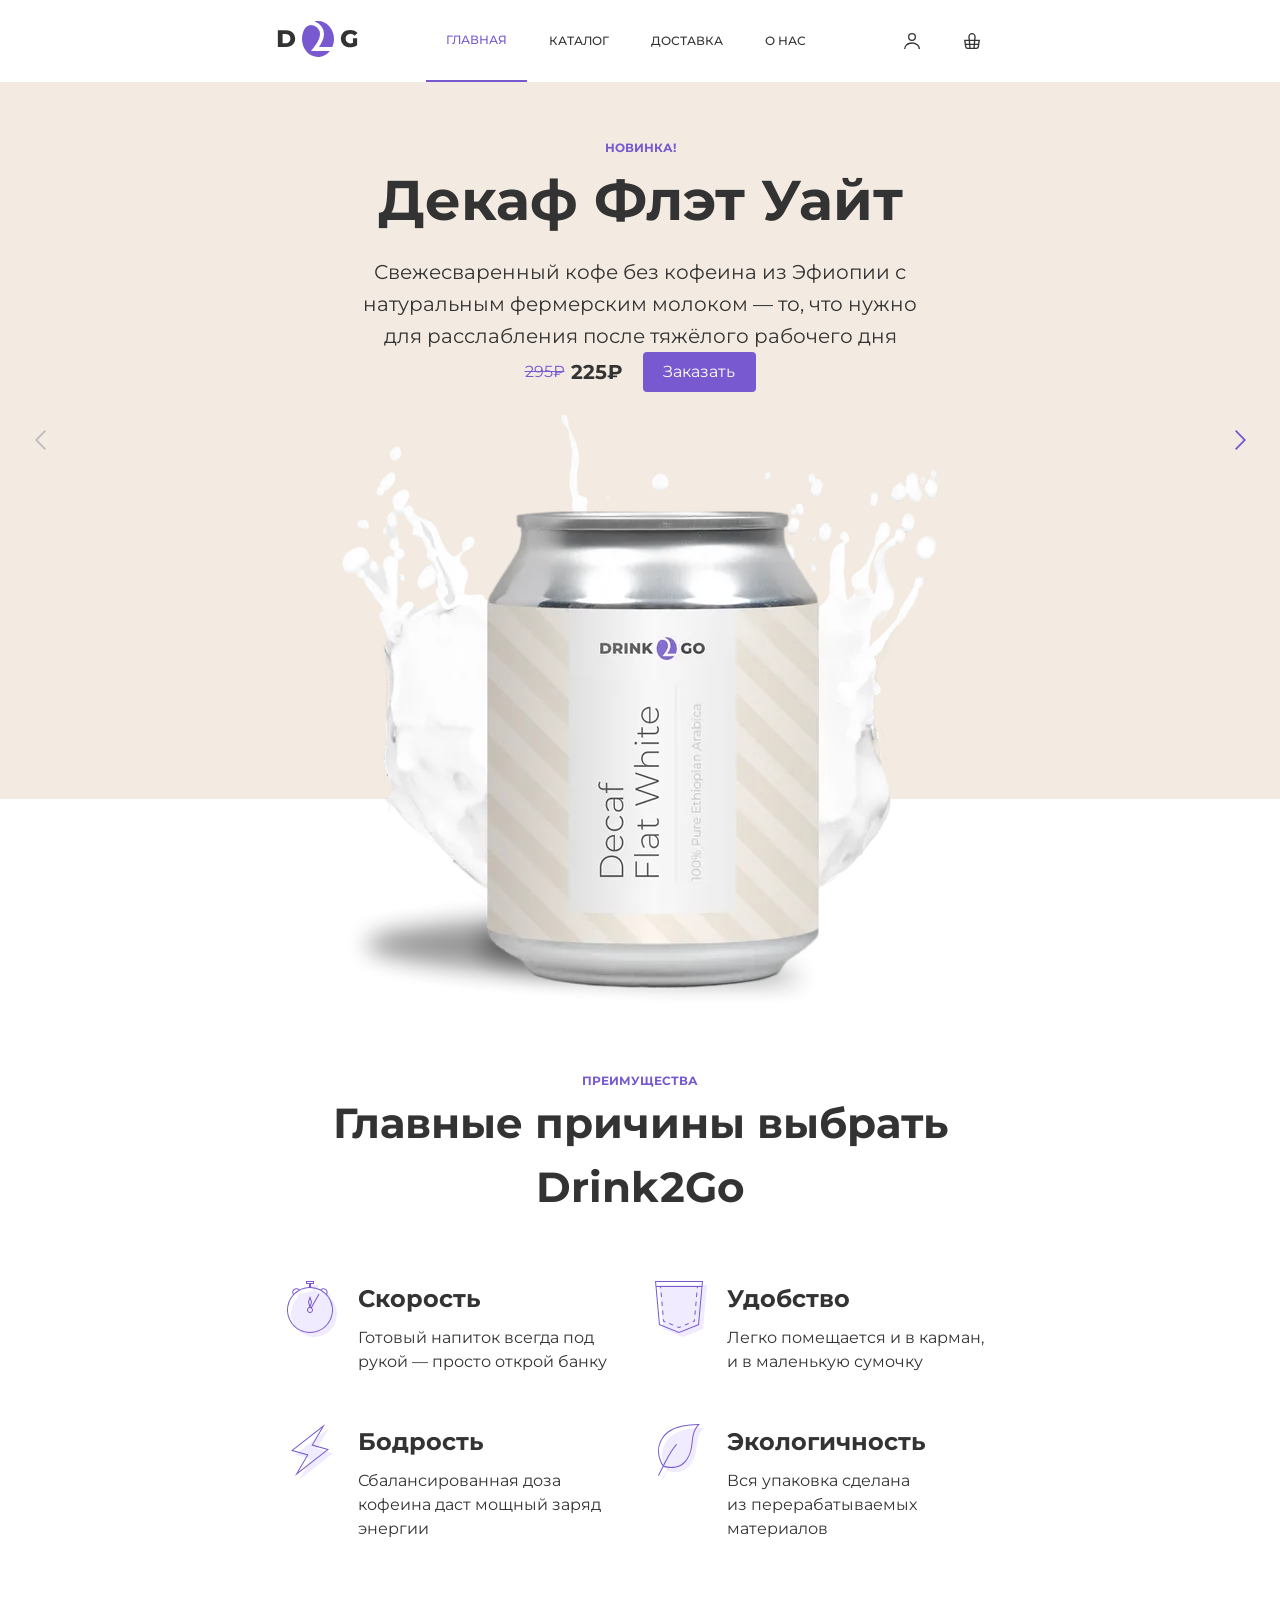
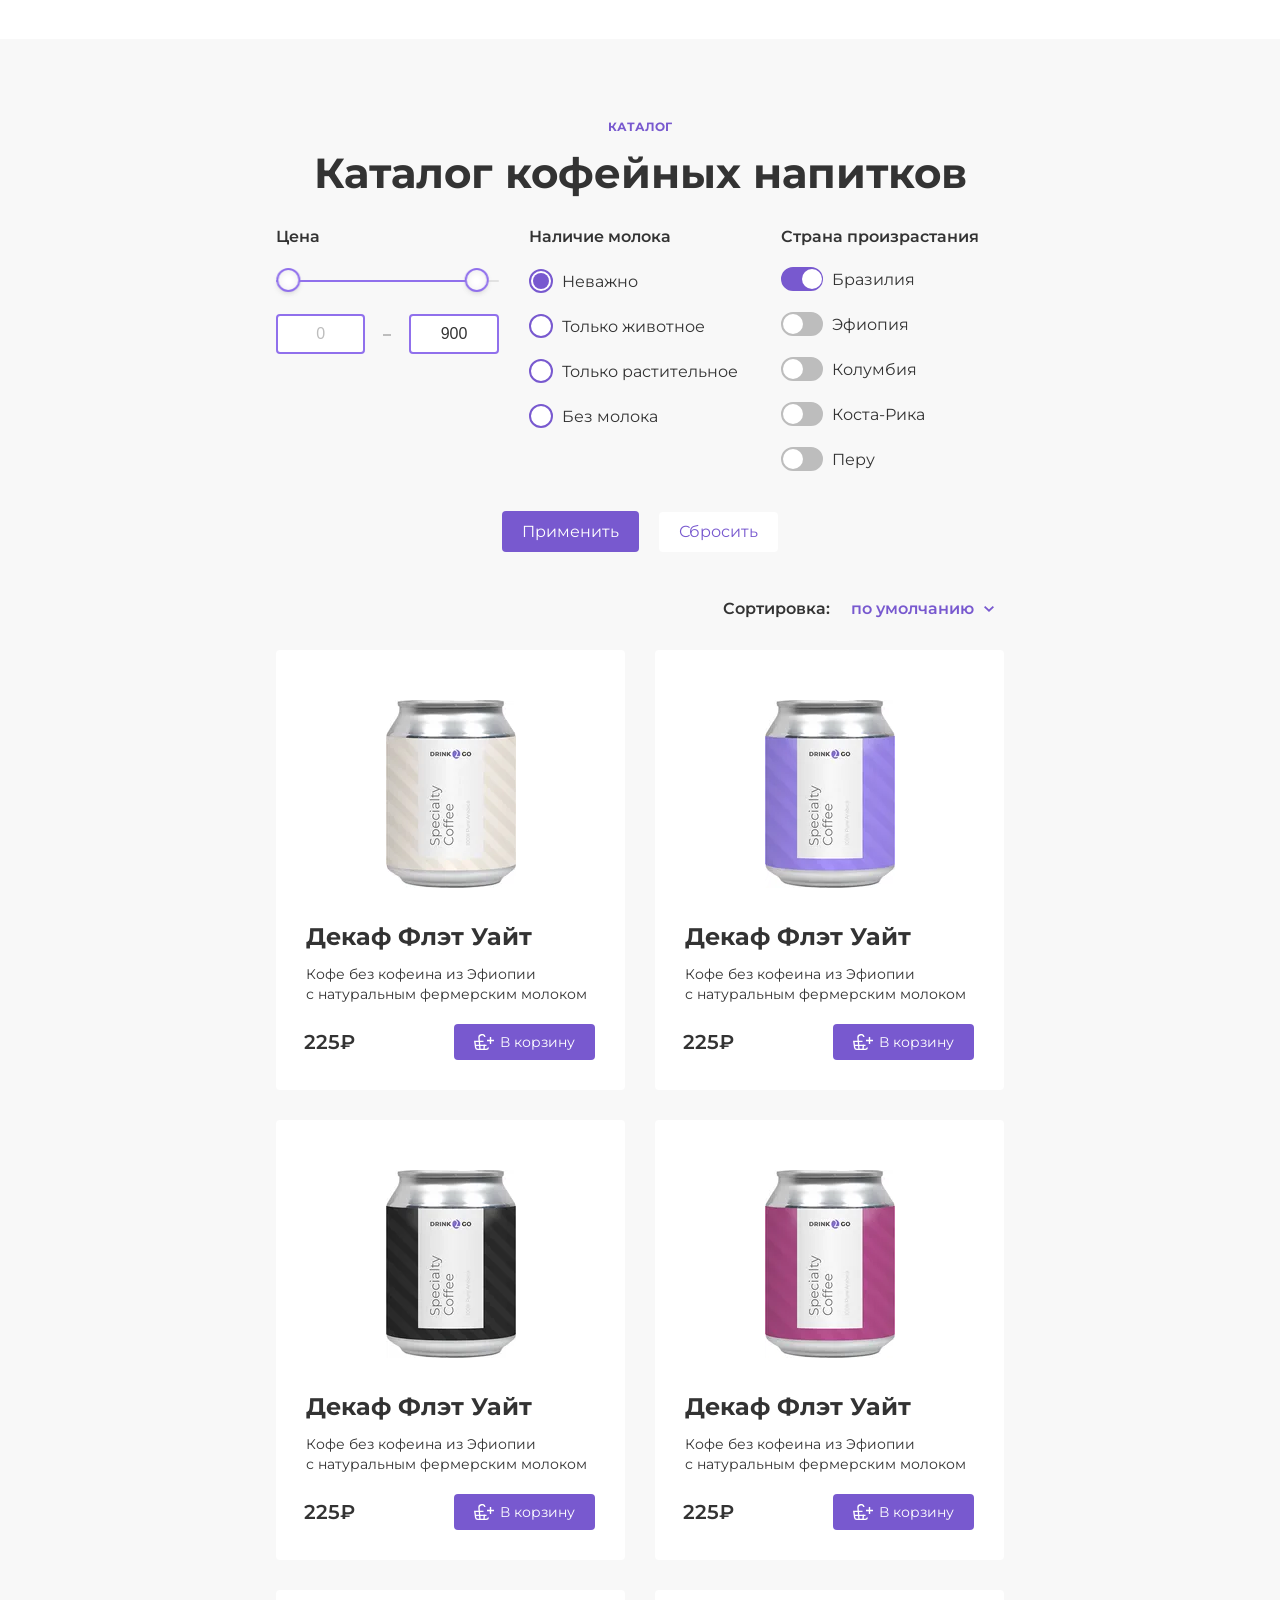
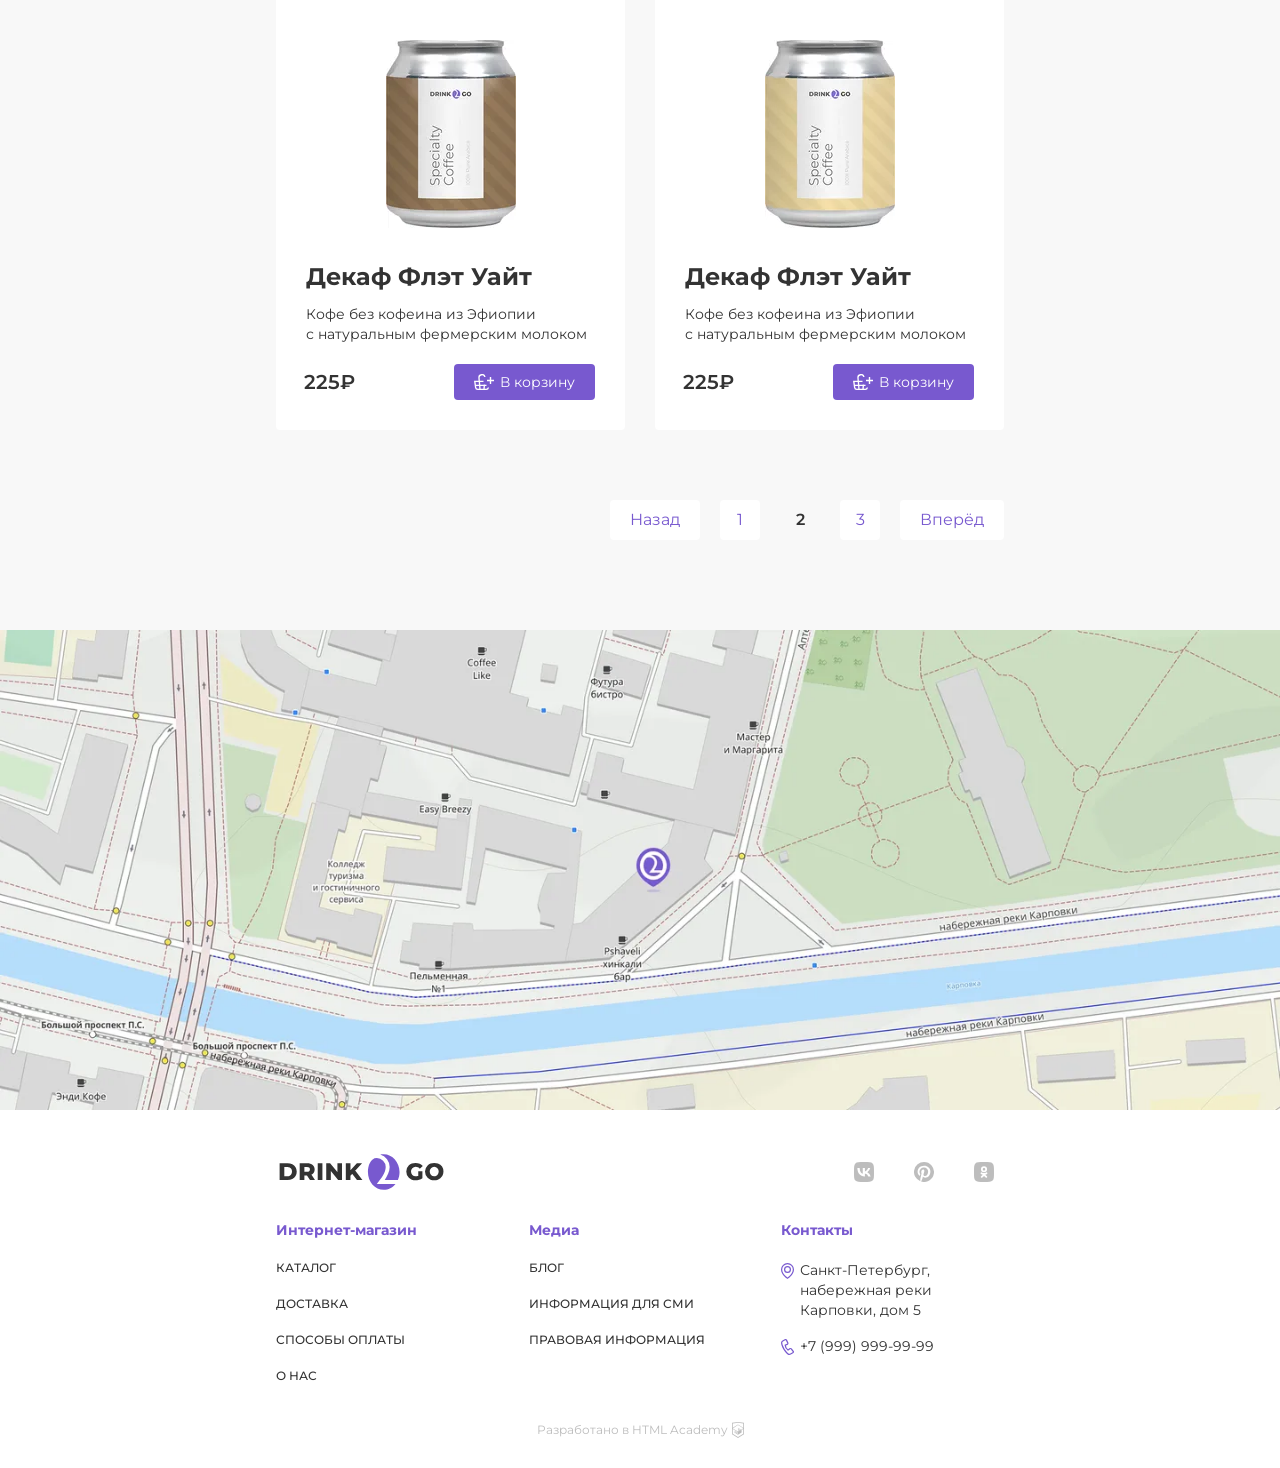
==== commit ebe63ba8: "Deploying to gh-pages from @ vetarara/html2-basic-template@646ceec2c26bc0160a7fbbbcb609a2878d8db8a1 " ====
--- a/index.html
+++ b/index.html
@@ -1 +1 @@
-<!DOCTYPE html><html class="page" lang="ru"><head><meta charset="UTF-8"><title>Drink2Go</title><meta name="viewport" content="width=device-width,initial-scale=1"><link rel="preload" href="fonts/montserrat/Montserrat-Regular.woff2" type="font/woff2" as="font" crossorigin="anonymous"><link rel="stylesheet" href="styles/styles.css"><link rel="icon" href="favicon.ico"><link rel="icon" href="favicons/icon.svg" type="image/svg+xml"><link rel="apple-touch-icon" href="favicons/apple.png"><link rel="manifest" href="manifest.webmanifest"><script src="scripts/index.js" defer="defer"></script></head><body class="page__body"><header class="page__header main-header"><div class="main-header__logo-title logo-title"><a class="logo-title__logo logo" href="index.html" aria-current="page"><picture><source width="170" height="36" type="image/svg+xml" media="(min-width: 1440px)" srcset="images/logo/logo-desktop.svg"><source width="82" height="36" type="image/svg+xml" media="(min-width: 768px)" srcset="images/logo/logo-tablet.svg"><img class="logo__image" src="images/logo/logo-mobile.svg" width="32" height="36" alt="Логотип магазина"></picture></a><h1 class="logo-title__header visually-hidden">Интернет-магазин кофейных напитков</h1></div><nav class="main-header__nav main-nav main-nav--menu-closed"><button class="main-nav__toggle" type="button"><span class="visually-hidden">Открыть меню</span></button><ul class="main-nav__list menu"><li class="menu__item menu__item--current"><a class="menu__link menu__link--current" href="#">Главная</a></li><li class="menu__item"><a class="menu__link" href="#">Каталог</a></li><li class="menu__item"><a class="menu__link" href="#">Доставка</a></li><li class="menu__item"><a class="menu__link" href="#">О нас</a></li></ul><ul class="main-nav__user-list menu-user"><li class="menu-user__item"><a class="menu-user__link menu-user__link--login" href="#"><span class="visually-hidden">Войти</span></a></li><li class="menu-user__item"><a class="menu-user__link menu-user__link--cart" href="#"><span class="visually-hidden">Корзина</span></a></li></ul></nav></header><main class="page__main"><section class="page__slider slider"><div class="slider__wrapper"><h2 class="visually-hidden">Самые популярные напитки</h2><button class="slider__button slider__button--prev" type="button"><span class="visually-hidden">Предыдущий слайд</span></button><div class="slider__inner-wrapper slider__inner-wrapper--flat-white"><picture class="slider__image-wrapper"><source width="600" height="600" type="image/webp" media="(min-width: 1280px)" srcset="images/slider/flat-white-slider-desktop@1x.webp, images/slider/flat-white-slider-desktop@2x.webp 2x"><source width="476" height="476" type="image/webp" media="(min-width: 768px)" srcset="images/slider/flat-white-slider-tablet@1x.webp, images/slider/flat-white-slider-tablet@2x.webp 2x"><source width="280" height="280" type="image/webp" srcset="images/slider/flat-white-slider-mobile@1x.webp, images/slider/flat-white-slider-mobile@2x.webp 2x"><source width="600" height="600" type="image/png" media="(min-width: 1280px)" srcset="images/slider/flat-white-slider-desktop@1x.png, images/slider/flat-white-slider-desktop@2x.png 2x"><source width="476" height="476" type="image/png" media="(min-width: 768px)" srcset="images/slider/flat-white-slider-tablet@1x.png, images/slider/flat-white-slider-tablet@2x.png 2x"><img class="slider__image" src="images/slider/flat-white-slider-mobile@1x.png" srcset="images/slider/flat-white-slider-mobile@2x.png 2x" width="280" height="280" alt="Светлая баночка кофе"></picture><span class="slider__badge">Новинка!</span><h3 class="slider__title">Декаф Флэт Уайт</h3><p class="slider__description">Свежесваренный кофе без кофеина из Эфиопии с натуральным фермерским молоком — то, что нужно для расслабления после тяжёлого рабочего дня</p><div class="slider__order promo-order"><p class="promo-order__price"><span class="promo-order__price-old">295₽</span> <span class="promo-order__price-promotion">225₽</span></p><a class="promo-order__order-button" href="#">Заказать</a></div></div><div class="slider__inner-wrapper slider__inner-wrapper--lavender"><picture class="slider__image-wrapper"><source width="600" height="600" type="image/webp" media="(min-width: 1280px)" srcset="images/slider/lavender-slider-desktop@1x.webp, images/slider/lavender-slider-desktop@2x.webp 2x"><source width="476" height="476" type="image/webp" media="(min-width: 768px)" srcset="images/slider/lavender-slider-tablet@1x.webp, images/slider/lavender-slider-tablet@2x.webp 2x"><source width="280" height="280" type="image/webp" srcset="images/slider/lavender-slider-mobile@1x.webp, images/slider/lavender-slider-mobile@2x.webp 2x"><source width="600" height="600" type="image/png" media="(min-width: 1280px)" srcset="images/slider/lavender-slider-desktop@1x.png, images/slider/lavender-slider-desktop@2x.png 2x"><source width="476" height="476" type="image/png" media="(min-width: 768px)" srcset="images/slider/lavender-slider-tablet@1x.png, images/slider/lavender-slider-tablet@2x.png 2x"><img class="slider__image" src="images/slider/lavender-slider-desktop@1x.png" srcset="images/slider/lavender-slider-mobile@2x.png 2x" width="280" height="280" alt="Лавандовая баночка кофе"></picture><span class="slider__badge">Новинка!</span><h3 class="slider__title">Лавандовый Латте</h3><p class="slider__description">Невероятное сочетание перуанской высокогорной арабики с молоком ламы и лавандовым сиропом унесёт вас прямо на вершину Радужных гор</p><div class="slider__order promo-order"><p class="promo-order__price"><span class="promo-order__price-old">285₽</span> <span class="promo-order__price-promotion">265₽</span></p><a class="promo-order__order-button" href="#">Заказать</a></div></div><div class="slider__inner-wrapper slider__inner-wrapper--tripple-espresso"><picture class="slider__image-wrapper"><source width="600" height="600" type="image/webp" media="(min-width: 1280px)" srcset="images/slider/tripple-espresso-slider-desktop@1x.webp, images/slider/tripple-espresso-slider-desktop@2x.webp 2x"><source width="476" height="476" type="image/webp" media="(min-width: 768px)" srcset="images/slider/tripple-espresso-slider-tablet@1x.webp, images/slider/tripple-espresso-slider-tablet@2x.webp 2x"><source width="280" height="280" type="image/webp" srcset="images/slider/tripple-espresso-slider-mobile@1x.webp, images/slider/tripple-espresso-slider-mobile@2x.webp 2x"><source width="600" height="600" type="image/png" media="(min-width: 1280px)" srcset="images/slider/tripple-espresso-slider-desktop@1x.png, images/slider/tripple-espresso-slider-desktop@2x.png 2x"><source width="476" height="476" type="image/png" media="(min-width: 768px)" srcset="images/slider/tripple-espresso-slider-tablet@1x.png, images/slider/tripple-espresso-slider-tablet@2x.png 2x"><img class="slider__image" src="images/slider/tripple-espresso-slider-desktop@1x.png" srcset="images/slider/tripple-espresso-slider-mobile@2x.png 2x" width="280" height="280" alt="Чёрная баночка кофе"></picture><span class="slider__badge">Новинка!</span><h3 class="slider__title">Тройной Эспрессо</h3><p class="slider__description">Мощнее укола адреналина, чернее самой тёмной ночи, этот тройной эспрессо из Колумбии покажет вам, что такое настоящая бодрость</p><div class="slider__order promo-order"><p class="promo-order__price"><span class="promo-order__price-old">395₽</span> <span class="promo-order__price-promotion">375₽</span></p><a class="promo-order__order-button" href="#">Заказать</a></div></div><button class="slider__button slider__button--next" type="button"><span class="visually-hidden">Следующий слайд</span></button><div class="slider__pagination"><button class="slider__dot slider__dot--active" data-slide="0" type="button" aria-label="Первый слайд"></button> <button class="slider__dot" data-slide="1" type="button" aria-label="Второй слайд"></button> <button class="slider__dot" data-slide="2" type="button" aria-label="Третий слайд"></button></div></div></section><section class="page__features features"><h2 class="features__title">Преимущества</h2><p class="features__subtitle">Главные причины выбрать Drink2Go</p><ul class="features__list"><li class="features__item feature feature--speed"><h3 class="feature__title">Скорость</h3><p class="feature__description">Готовый напиток всегда под рукой — просто открой банку</p></li><li class="features__item feature feature--convenience"><h3 class="feature__title">Удобство</h3><p class="feature__description">Легко помещается и в карман, и в маленькую сумочку</p></li><li class="features__item feature feature--vigor"><h3 class="feature__title">Бодрость</h3><p class="feature__description">Сбалансированная доза кофеина даст мощный заряд энергии</p></li><li class="features__item feature feature--ecofriendly"><h3 class="feature__title">Экологичность</h3><p class="feature__description">Вся упаковка сделана из перерабатываемых материалов</p></li></ul></section><section class="page__catalog catalog"><div class="catalog__wrapper"><h2 class="catalog__title">Каталог</h2><p class="catalog__subtitle">Каталог кофейных напитков</p><form class="catalog__filter filter" action="https://echo.htmlacademy.ru/" method="get"><fieldset class="filter__price filter-range"><legend class="filter-range__title">Цена</legend><div class="filter-range__toggle"><button class="filter-range__toggle-button filter-range__toggle-button--min" type="button"><span class="visually-hidden">Изменить минимальную стоимость</span></button> <button class="filter-range__toggle-button filter-range__toggle-button--max" type="button"><span class="visually-hidden">Изменить максимальную стоимость</span></button></div><div class="filter-range__change"><label class="visually-hidden" for="min">от</label> <input class="filter-range__change-input" id="min" name="min-price" type="number" placeholder="0" min="0"> <label class="visually-hidden" for="max">до</label> <input class="filter-range__change-input" id="max" name="max-price" type="number" value="900" min="0"></div></fieldset><fieldset class="filter__milk filter-radio"><legend class="filter-radio__title">Наличие молока</legend><div class="filter-radio__list"><label class="filter-radio__control" for="nomatter"><input class="filter-radio__input" id="nomatter" name="milk-presence" type="radio" value="nomatter" checked="checked"> Неважно</label> <label class="filter-radio__control" for="animal"><input class="filter-radio__input" id="animal" name="milk-presence" type="radio" value="animal"> Только животное</label> <label class="filter-radio__control" for="plant"><input class="filter-radio__input" id="plant" name="milk-presence" type="radio" value="plant"> Только растительное</label> <label class="filter-radio__control" for="milkless"><input class="filter-radio__input" id="milkless" name="milk-presence" type="radio" value="milkless"> Без молока</label></div></fieldset><fieldset class="filter__country filter-checkbox"><legend class="filter-checkbox__title">Страна произрастания</legend><div class="filter-checkbox__list"><label class="filter-checkbox__control" for="brazil"><input class="filter-checkbox__input" id="brazil" name="country" value="brazil" type="checkbox" checked="checked"> Бразилия</label> <label class="filter-checkbox__control" for="ethiopia"><input class="filter-checkbox__input" id="ethiopia" name="country" value="ethiopia" type="checkbox"> Эфиопия</label> <label class="filter-checkbox__control" for="colombia"><input class="filter-checkbox__input" id="colombia" name="country" value="colombia" type="checkbox"> Колумбия</label> <label class="filter-checkbox__control" for="costa-rica"><input class="filter-checkbox__input" id="costa-rica" name="country" value="costa-rica" type="checkbox"> Коста-Рика</label> <label class="filter-checkbox__control" for="peru"><input class="filter-checkbox__input" id="peru" name="country" value="peru" type="checkbox"> Перу</label></div></fieldset><div class="filter__buttons"><button class="filter__apply" type="submit">Применить</button> <button class="filter__reset" type="reset">Сбросить</button></div></form><div class="catalog__cards-wrapper"><div class="catalog__sorting sorting"><label class="sorting__control" for="select-control">Сортировка:</label> <select class="sorting__select" id="select-control" name="sorting"><option value="sorting__default">По умолчанию</option><option value="sorting__inexpensive">По стоимости</option></select></div><ul class="catalog__list cards"><li class="cards__item card"><a class="card__link" href="#"><picture><source width="130" height="188" type="image/webp" srcset="images/catalog/light-can@1x.webp, images/catalog/light-can@2x.webp 2x"><img class="card__image" src="images/catalog/light-can@1x.jpg" srcset="images/catalog/light-can@2x.jpg 2x" width="130" height="188" alt="Светлая баночка кофе"></picture></a><h3 class="card__title"><a class="card__title-link" href="#" tabindex="-1">Декаф Флэт Уайт</a></h3><p class="card__description">Кофе без кофеина из Эфиопии с натуральным фермерским молоком</p><div class="card__purchase"><strong class="card__price">225 ₽</strong> <a class="card__order" href="#">В корзину</a></div></li><li class="cards__item card"><a class="card__link" href="#"><picture><source width="130" height="188" type="image/webp" srcset="images/catalog/lavender-can@1x.webp, images/catalog/lavender-can@2x.webp 2x"><img class="card__image" src="images/catalog/lavender-can@1x.jpg" srcset="images/catalog/lavender-can@2x.jpg 2x" width="130" height="188" alt="Лавандовая баночка кофе"></picture></a><h3 class="card__title"><a class="card__title-link" href="#" tabindex="-1">Декаф Флэт Уайт</a></h3><p class="card__description">Кофе без кофеина из Эфиопии с натуральным фермерским молоком</p><div class="card__purchase"><strong class="card__price">225 ₽</strong> <a class="card__order" href="#">В корзину</a></div></li><li class="cards__item card"><a class="card__link" href="#"><picture><source width="130" height="188" type="image/webp" srcset="images/catalog/black-can@1x.webp, images/catalog/black-can@2x.webp 2x"><img class="card__image" src="images/catalog/black-can@1x.jpg" srcset="images/catalog/black-can@2x.jpg 2x" width="130" height="188" alt="Чёрная баночка кофе"></picture></a><h3 class="card__title"><a class="card__title-link" href="#" tabindex="-1">Декаф Флэт Уайт</a></h3><p class="card__description">Кофе без кофеина из Эфиопии с натуральным фермерским молоком</p><div class="card__purchase"><strong class="card__price">225 ₽</strong> <a class="card__order" href="#">В корзину</a></div></li><li class="cards__item card"><a class="card__link" href="#"><picture><source width="130" height="188" type="image/webp" srcset="images/catalog/pink-can@1x.webp, images/catalog/pink-can@2x.webp 2x"><img class="card__image" src="images/catalog/pink-can@1x.jpg" srcset="images/catalog/pink-can@2x.jpg 2x" width="130" height="188" alt="Розовая баночка кофе"></picture></a><h3 class="card__title"><a class="card__title-link" href="#" tabindex="-1">Декаф Флэт Уайт</a></h3><p class="card__description">Кофе без кофеина из Эфиопии с натуральным фермерским молоком</p><div class="card__purchase"><strong class="card__price">225 ₽</strong> <a class="card__order" href="#">В корзину</a></div></li><li class="cards__item card"><a class="card__link" href="#"><picture><source width="130" height="188" type="image/webp" srcset="images/catalog/brown-can@1x.webp, images/catalog/brown-can@2x.webp 2x"><img class="card__image" src="images/catalog/brown-can@1x.jpg" srcset="images/catalog/brown-can@2x.jpg 2x" width="130" height="188" alt="Коричневая баночка кофе"></picture></a><h3 class="card__title"><a class="card__title-link" href="#" tabindex="-1">Декаф Флэт Уайт</a></h3><p class="card__description">Кофе без кофеина из Эфиопии с натуральным фермерским молоком</p><div class="card__purchase"><strong class="card__price">225 ₽</strong> <a class="card__order" href="#">В корзину</a></div></li><li class="cards__item card"><a class="card__link" href="#"><picture><source width="130" height="188" type="image/webp" srcset="images/catalog/yellow-can@1x.webp, images/catalog/yellow-can@2x.webp 2x"><img class="card__image" src="images/catalog/yellow-can@1x.jpg" srcset="images/catalog/yellow-can@2x.jpg 2x" width="130" height="188" alt="Жёлтая баночка кофе"></picture></a><h3 class="card__title"><a class="card__title-link" href="#" tabindex="-1">Декаф Флэт Уайт</a></h3><p class="card__description">Кофе без кофеина из Эфиопии с натуральным фермерским молоком</p><div class="card__purchase"><strong class="card__price">225 ₽</strong> <a class="card__order" href="#">В корзину</a></div></li></ul><ul class="catalog__pagination pagination"><li class="pagination__item"><a class="pagination__link" href="#"><span class="visually-hidden">Назад</span></a></li><li class="pagination__item"><a class="pagination__link" href="#">1</a></li><li class="pagination__item"><a class="pagination__link pagination__link--current" href="#" aria-current="page" tabindex="-1">2</a></li><li class="pagination__item"><a class="pagination__link" href="#">3</a></li><li class="pagination__item"><a class="pagination__link" href="#"><span class="visually-hidden">Вперёд</span></a></li></ul></div></div></section><section class="page__map map"><h2 class="visually-hidden">Как нас найти</h2><picture><source width="1440" height="540" type="image/webp" media="(min-width: 1280px)" srcset="images/map/map-desktop@1x.webp, images/map/map-desktop@2x.webp 2x"><source width="768" height="480" type="image/webp" media="(min-width: 575px)" srcset="images/map/map-tablet@1x.webp, images/map/map-tablet@2x.webp 2x"><source width="320" height="420" type="image/webp" srcset="images/map/map-mobile@1x.webp, images/map/map-mobile@2x.webp 2x"><source width="1440" height="540" type="image/jpg" media="(min-width: 1280px)" srcset="images/map/map-desktop@1x.jpg, images/map/map-desktop@2x.jpg 2x"><source width="768" height="480" type="image/jpg" media="(min-width: 575px)" srcset="images/map/map-tablet@1x.jpg, images/map/map-tablet@2x.jpg 2x"><img class="map__img" src="images/map/map-mobile@1x.jpg" srcset="images/map/map-mobile@2x.jpg 2x" width="320" height="420" alt="Карта с меткой на набережной реки Карповки, 5"></picture></section></main><footer class="page__footer main-footer"><h2 class="visually-hidden">Наши контакты и дополнительная информация</h2><div class="main-footer__links"><div class="main-footer__logo-wrapper"><a class="main-footer__logo logo-footer" href="index.html"><picture><source width="170" height="36" type="image/svg+xml" media="(min-width: 768px)" srcset="images/logo/logo-desktop.svg"><img class="logo-footer__image" src="images/logo/logo-tablet.svg" width="82" height="36" alt="Логотип магазина"></picture></a><p class="main-footer__subtitle visually-hidden">Интернет-магазин кофейных напитков</p></div><ul class="main-footer__social social"><li class="social__item"><a class="social__link social__link--vk" href="https://vk.com/htmlacademy"><span class="visually-hidden">Мы вo Вконтакте</span></a></li><li class="social__item"><a class="social__link social__link--pinterest" href="#"><span class="visually-hidden">Наш Пинтерест</span></a></li><li class="social__item"><a class="social__link social__link--ok" href="#"><span class="visually-hidden">Одноклассники</span></a></li></ul></div><div class="main-footer__nav footer-nav"><h3 class="footer-nav__title">Интернет-магазин</h3><ul class="footer-nav__list menu-footer"><li class="menu-footer__item"><a class="menu-footer__link" href="#">Каталог</a></li><li class="menu-footer__item"><a class="menu-footer__link" href="#">Доставка</a></li><li class="menu-footer__item"><a class="menu-footer__link" href="#">Способы оплаты</a></li><li class="menu-footer__item"><a class="menu-footer__link" href="#">О нас</a></li></ul></div><div class="main-footer__info footer-info"><h3 class="footer-info__title">Медиа</h3><ul class="footer-info__media media"><li class="media__item"><a class="media__link" href="#">Блог</a></li><li class="media__item"><a class="media__link" href="#">Информация для СМИ</a></li><li class="media__item"><a class="media__link" href="#">Правовая информация</a></li></ul></div><div class="main-footer__contacts contacts"><h3 class="contacts__title">Контакты</h3><address class="contacts__wrapper"><span class="contacts__address">Санкт-Петербург, набережная реки Карповки, дом 5</span> <a class="contacts__phone" href="tel:+79999999999"><span class="visually-hidden">Вы можете позвонить нам по номеру</span> +7&nbsp;(999)&nbsp;999‑99‑99</a></address></div><div class="main-footer__copyright copyright"><a class="copyright__link" href="https://htmlacademy.ru/intensive/adaptive">Разработано в <strong class="copyright__dev">HTML Academy</strong></a></div></footer></body></html>+<!DOCTYPE html><html class="page" lang="ru"><head><meta charset="UTF-8"><title>Drink2Go</title><meta name="viewport" content="width=device-width,initial-scale=1"><link rel="preload" href="fonts/montserrat/Montserrat-Regular.woff2" type="font/woff2" as="font" crossorigin="anonymous"><script src="./vendor/nouislider/nouislider.min.js" defer="defer"></script><link rel="stylesheet" href="styles/styles.css"><link rel="icon" href="favicon.ico"><link rel="icon" href="favicons/icon.svg" type="image/svg+xml"><link rel="apple-touch-icon" href="favicons/apple.png"><link rel="manifest" href="manifest.webmanifest"><script src="scripts/index.js" defer="defer"></script></head><body class="page__body"><header class="page__header main-header"><div class="main-header__logo-title logo-title"><a class="logo-title__logo logo" href="index.html" aria-current="page"><picture><source width="170" height="36" type="image/svg+xml" media="(min-width: 1440px)" srcset="images/logo/logo-desktop.svg"><source width="82" height="36" type="image/svg+xml" media="(min-width: 768px)" srcset="images/logo/logo-tablet.svg"><img class="logo__image" src="images/logo/logo-mobile.svg" width="32" height="36" alt="Логотип магазина"></picture></a><h1 class="logo-title__header visually-hidden">Интернет-магазин кофейных напитков</h1></div><nav class="main-header__nav main-nav main-nav--menu-closed"><button class="main-nav__toggle" type="button"><span class="visually-hidden">Открыть меню</span></button><ul class="main-nav__list menu"><li class="menu__item menu__item--current"><a class="menu__link menu__link--current" href="#">Главная</a></li><li class="menu__item"><a class="menu__link" href="#">Каталог</a></li><li class="menu__item"><a class="menu__link" href="#">Доставка</a></li><li class="menu__item"><a class="menu__link" href="#">О нас</a></li></ul><ul class="main-nav__user-list menu-user"><li class="menu-user__item"><a class="menu-user__link menu-user__link--login" href="#"><span class="visually-hidden">Войти</span></a></li><li class="menu-user__item"><a class="menu-user__link menu-user__link--cart" href="#"><span class="visually-hidden">Корзина</span></a></li></ul></nav></header><main class="page__main"><section class="page__slider slider"><div class="slider__wrapper"><h2 class="visually-hidden">Самые популярные напитки</h2><button class="slider__button slider__button--prev" type="button"><span class="visually-hidden">Предыдущий слайд</span></button><div class="slider__inner-wrapper slider__inner-wrapper--flat-white"><picture class="slider__image-wrapper"><source width="600" height="600" type="image/webp" media="(min-width: 1280px)" srcset="images/slider/flat-white-slider-desktop@1x.webp, images/slider/flat-white-slider-desktop@2x.webp 2x"><source width="476" height="476" type="image/webp" media="(min-width: 768px)" srcset="images/slider/flat-white-slider-tablet@1x.webp, images/slider/flat-white-slider-tablet@2x.webp 2x"><source width="280" height="280" type="image/webp" srcset="images/slider/flat-white-slider-mobile@1x.webp, images/slider/flat-white-slider-mobile@2x.webp 2x"><source width="600" height="600" type="image/png" media="(min-width: 1280px)" srcset="images/slider/flat-white-slider-desktop@1x.png, images/slider/flat-white-slider-desktop@2x.png 2x"><source width="476" height="476" type="image/png" media="(min-width: 768px)" srcset="images/slider/flat-white-slider-tablet@1x.png, images/slider/flat-white-slider-tablet@2x.png 2x"><img class="slider__image" src="images/slider/flat-white-slider-mobile@1x.png" srcset="images/slider/flat-white-slider-mobile@2x.png 2x" width="280" height="280" alt="Светлая баночка кофе"></picture><span class="slider__badge">Новинка!</span><h3 class="slider__title">Декаф Флэт Уайт</h3><p class="slider__description">Свежесваренный кофе без кофеина из Эфиопии с натуральным фермерским молоком — то, что нужно для расслабления после тяжёлого рабочего дня</p><div class="slider__order promo-order"><p class="promo-order__price"><span class="promo-order__price-old">295₽</span> <span class="promo-order__price-promotion">225₽</span></p><a class="promo-order__order-button" href="#">Заказать</a></div></div><div class="slider__inner-wrapper slider__inner-wrapper--lavender"><picture class="slider__image-wrapper"><source width="600" height="600" type="image/webp" media="(min-width: 1280px)" srcset="images/slider/lavender-slider-desktop@1x.webp, images/slider/lavender-slider-desktop@2x.webp 2x"><source width="476" height="476" type="image/webp" media="(min-width: 768px)" srcset="images/slider/lavender-slider-tablet@1x.webp, images/slider/lavender-slider-tablet@2x.webp 2x"><source width="280" height="280" type="image/webp" srcset="images/slider/lavender-slider-mobile@1x.webp, images/slider/lavender-slider-mobile@2x.webp 2x"><source width="600" height="600" type="image/png" media="(min-width: 1280px)" srcset="images/slider/lavender-slider-desktop@1x.png, images/slider/lavender-slider-desktop@2x.png 2x"><source width="476" height="476" type="image/png" media="(min-width: 768px)" srcset="images/slider/lavender-slider-tablet@1x.png, images/slider/lavender-slider-tablet@2x.png 2x"><img class="slider__image" src="images/slider/lavender-slider-desktop@1x.png" srcset="images/slider/lavender-slider-mobile@2x.png 2x" width="280" height="280" alt="Лавандовая баночка кофе"></picture><span class="slider__badge">Новинка!</span><h3 class="slider__title">Лавандовый Латте</h3><p class="slider__description">Невероятное сочетание перуанской высокогорной арабики с молоком ламы и лавандовым сиропом унесёт вас прямо на вершину Радужных гор</p><div class="slider__order promo-order"><p class="promo-order__price"><span class="promo-order__price-old">285₽</span> <span class="promo-order__price-promotion">265₽</span></p><a class="promo-order__order-button" href="#">Заказать</a></div></div><div class="slider__inner-wrapper slider__inner-wrapper--tripple-espresso"><picture class="slider__image-wrapper"><source width="600" height="600" type="image/webp" media="(min-width: 1280px)" srcset="images/slider/tripple-espresso-slider-desktop@1x.webp, images/slider/tripple-espresso-slider-desktop@2x.webp 2x"><source width="476" height="476" type="image/webp" media="(min-width: 768px)" srcset="images/slider/tripple-espresso-slider-tablet@1x.webp, images/slider/tripple-espresso-slider-tablet@2x.webp 2x"><source width="280" height="280" type="image/webp" srcset="images/slider/tripple-espresso-slider-mobile@1x.webp, images/slider/tripple-espresso-slider-mobile@2x.webp 2x"><source width="600" height="600" type="image/png" media="(min-width: 1280px)" srcset="images/slider/tripple-espresso-slider-desktop@1x.png, images/slider/tripple-espresso-slider-desktop@2x.png 2x"><source width="476" height="476" type="image/png" media="(min-width: 768px)" srcset="images/slider/tripple-espresso-slider-tablet@1x.png, images/slider/tripple-espresso-slider-tablet@2x.png 2x"><img class="slider__image" src="images/slider/tripple-espresso-slider-desktop@1x.png" srcset="images/slider/tripple-espresso-slider-mobile@2x.png 2x" width="280" height="280" alt="Чёрная баночка кофе"></picture><span class="slider__badge">Новинка!</span><h3 class="slider__title">Тройной Эспрессо</h3><p class="slider__description">Мощнее укола адреналина, чернее самой тёмной ночи, этот тройной эспрессо из Колумбии покажет вам, что такое настоящая бодрость</p><div class="slider__order promo-order"><p class="promo-order__price"><span class="promo-order__price-old">395₽</span> <span class="promo-order__price-promotion">375₽</span></p><a class="promo-order__order-button" href="#">Заказать</a></div></div><button class="slider__button slider__button--next" type="button"><span class="visually-hidden">Следующий слайд</span></button><div class="slider__pagination"><button class="slider__dot slider__dot--active" data-slide="0" type="button" aria-label="Первый слайд"></button> <button class="slider__dot" data-slide="1" type="button" aria-label="Второй слайд"></button> <button class="slider__dot" data-slide="2" type="button" aria-label="Третий слайд"></button></div></div></section><section class="page__features features"><h2 class="features__title">Преимущества</h2><p class="features__subtitle">Главные причины выбрать Drink2Go</p><ul class="features__list"><li class="features__item feature feature--speed"><h3 class="feature__title">Скорость</h3><p class="feature__description">Готовый напиток всегда под рукой — просто открой банку</p></li><li class="features__item feature feature--convenience"><h3 class="feature__title">Удобство</h3><p class="feature__description">Легко помещается и в карман,<br>и в маленькую сумочку</p></li><li class="features__item feature feature--vigor"><h3 class="feature__title">Бодрость</h3><p class="feature__description">Сбалансированная доза кофеина даст мощный заряд энергии</p></li><li class="features__item feature feature--ecofriendly"><h3 class="feature__title">Экологичность</h3><p class="feature__description">Вся упаковка сделана<br>из перерабатываемых материалов</p></li></ul></section><section class="page__catalog catalog"><div class="catalog__wrapper"><h2 class="catalog__title">Каталог</h2><p class="catalog__subtitle">Каталог кофейных напитков</p><form class="catalog__filter filter" action="https://echo.htmlacademy.ru/" method="get"><fieldset class="filter__price filter-range"><legend class="filter-range__title">Цена</legend><div class="filter-range__slider" id="slider"></div><div class="filter-range__change"><label class="visually-hidden" for="min">от</label> <input class="filter-range__value" id="min" name="min-price" type="number" placeholder="0" min="0"> <label class="visually-hidden" for="max">до</label> <input class="filter-range__value" id="max" name="max-price" type="number" value="900" min="0"></div></fieldset><fieldset class="filter__milk filter-radio"><legend class="filter-radio__title">Наличие молока</legend><div class="filter-radio__list"><label class="filter-radio__control" for="nomatter"><input class="filter-radio__input" id="nomatter" name="milk-presence" type="radio" value="nomatter" checked="checked"> Неважно</label> <label class="filter-radio__control" for="animal"><input class="filter-radio__input" id="animal" name="milk-presence" type="radio" value="animal"> Только животное</label> <label class="filter-radio__control" for="plant"><input class="filter-radio__input" id="plant" name="milk-presence" type="radio" value="plant"> Только растительное</label> <label class="filter-radio__control" for="milkless"><input class="filter-radio__input" id="milkless" name="milk-presence" type="radio" value="milkless"> Без молока</label></div></fieldset><fieldset class="filter__country filter-checkbox"><legend class="filter-checkbox__title">Страна произрастания</legend><div class="filter-checkbox__list"><label class="filter-checkbox__control" for="brazil"><input class="filter-checkbox__input" id="brazil" name="country" value="brazil" type="checkbox" checked="checked"> Бразилия</label> <label class="filter-checkbox__control" for="ethiopia"><input class="filter-checkbox__input" id="ethiopia" name="country" value="ethiopia" type="checkbox"> Эфиопия</label> <label class="filter-checkbox__control" for="colombia"><input class="filter-checkbox__input" id="colombia" name="country" value="colombia" type="checkbox"> Колумбия</label> <label class="filter-checkbox__control" for="costa-rica"><input class="filter-checkbox__input" id="costa-rica" name="country" value="costa-rica" type="checkbox"> Коста-Рика</label> <label class="filter-checkbox__control" for="peru"><input class="filter-checkbox__input" id="peru" name="country" value="peru" type="checkbox"> Перу</label></div></fieldset><div class="filter__buttons"><button class="filter__apply" type="submit">Применить</button> <button class="filter__reset" type="reset">Сбросить</button></div></form><div class="catalog__cards-wrapper"><div class="catalog__sorting sorting"><label class="sorting__control" for="select-control">Сортировка:</label> <select class="sorting__select" id="select-control" name="sorting"><option value="sorting__default">По умолчанию</option><option value="sorting__inexpensive">По стоимости</option></select></div><ul class="catalog__list cards"><li class="cards__item card"><a class="card__link" href="#"><picture><source width="130" height="188" type="image/webp" srcset="images/catalog/light-can@1x.webp, images/catalog/light-can@2x.webp 2x"><img class="card__image" src="images/catalog/light-can@1x.jpg" srcset="images/catalog/light-can@2x.jpg 2x" width="130" height="188" alt="Светлая баночка кофе"></picture></a><h3 class="card__title"><a class="card__title-link" href="#" tabindex="-1">Декаф Флэт Уайт</a></h3><p class="card__description">Кофе без кофеина из Эфиопии<br>с натуральным фермерским молоком</p><div class="card__purchase"><strong class="card__price">225₽</strong> <a class="card__order" href="#">В корзину</a></div></li><li class="cards__item card"><a class="card__link" href="#"><picture><source width="130" height="188" type="image/webp" srcset="images/catalog/lavender-can@1x.webp, images/catalog/lavender-can@2x.webp 2x"><img class="card__image" src="images/catalog/lavender-can@1x.jpg" srcset="images/catalog/lavender-can@2x.jpg 2x" width="130" height="188" alt="Лавандовая баночка кофе"></picture></a><h3 class="card__title"><a class="card__title-link" href="#" tabindex="-1">Декаф Флэт Уайт</a></h3><p class="card__description">Кофе без кофеина из Эфиопии<br>с натуральным фермерским молоком</p><div class="card__purchase"><strong class="card__price">225₽</strong> <a class="card__order" href="#">В корзину</a></div></li><li class="cards__item card"><a class="card__link" href="#"><picture><source width="130" height="188" type="image/webp" srcset="images/catalog/black-can@1x.webp, images/catalog/black-can@2x.webp 2x"><img class="card__image" src="images/catalog/black-can@1x.jpg" srcset="images/catalog/black-can@2x.jpg 2x" width="130" height="188" alt="Чёрная баночка кофе"></picture></a><h3 class="card__title"><a class="card__title-link" href="#" tabindex="-1">Декаф Флэт Уайт</a></h3><p class="card__description">Кофе без кофеина из Эфиопии<br>с натуральным фермерским молоком</p><div class="card__purchase"><strong class="card__price">225₽</strong> <a class="card__order" href="#">В корзину</a></div></li><li class="cards__item card"><a class="card__link" href="#"><picture><source width="130" height="188" type="image/webp" srcset="images/catalog/pink-can@1x.webp, images/catalog/pink-can@2x.webp 2x"><img class="card__image" src="images/catalog/pink-can@1x.jpg" srcset="images/catalog/pink-can@2x.jpg 2x" width="130" height="188" alt="Розовая баночка кофе"></picture></a><h3 class="card__title"><a class="card__title-link" href="#" tabindex="-1">Декаф Флэт Уайт</a></h3><p class="card__description">Кофе без кофеина из Эфиопии<br>с натуральным фермерским молоком</p><div class="card__purchase"><strong class="card__price">225₽</strong> <a class="card__order" href="#">В корзину</a></div></li><li class="cards__item card"><a class="card__link" href="#"><picture><source width="130" height="188" type="image/webp" srcset="images/catalog/brown-can@1x.webp, images/catalog/brown-can@2x.webp 2x"><img class="card__image" src="images/catalog/brown-can@1x.jpg" srcset="images/catalog/brown-can@2x.jpg 2x" width="130" height="188" alt="Коричневая баночка кофе"></picture></a><h3 class="card__title"><a class="card__title-link" href="#" tabindex="-1">Декаф Флэт Уайт</a></h3><p class="card__description">Кофе без кофеина из Эфиопии<br>с натуральным фермерским молоком</p><div class="card__purchase"><strong class="card__price">225₽</strong> <a class="card__order" href="#">В корзину</a></div></li><li class="cards__item card"><a class="card__link" href="#"><picture><source width="130" height="188" type="image/webp" srcset="images/catalog/yellow-can@1x.webp, images/catalog/yellow-can@2x.webp 2x"><img class="card__image" src="images/catalog/yellow-can@1x.jpg" srcset="images/catalog/yellow-can@2x.jpg 2x" width="130" height="188" alt="Жёлтая баночка кофе"></picture></a><h3 class="card__title"><a class="card__title-link" href="#" tabindex="-1">Декаф Флэт Уайт</a></h3><p class="card__description">Кофе без кофеина из Эфиопии<br>с натуральным фермерским молоком</p><div class="card__purchase"><strong class="card__price">225₽</strong> <a class="card__order" href="#">В корзину</a></div></li></ul><ul class="catalog__pagination pagination"><li class="pagination__item"><a class="pagination__link" href="#"><span class="visually-hidden">Назад</span></a></li><li class="pagination__item"><a class="pagination__link" href="#">1</a></li><li class="pagination__item"><a class="pagination__link pagination__link--current" href="#" aria-current="page" tabindex="-1">2</a></li><li class="pagination__item"><a class="pagination__link" href="#">3</a></li><li class="pagination__item"><a class="pagination__link" href="#"><span class="visually-hidden">Вперёд</span></a></li></ul></div></div></section><section class="page__map map"><h2 class="visually-hidden">Как нас найти</h2><picture><source width="1440" height="540" type="image/webp" media="(min-width: 1280px)" srcset="images/map/map-desktop@1x.webp, images/map/map-desktop@2x.webp 2x"><source width="768" height="480" type="image/webp" media="(min-width: 575px)" srcset="images/map/map-tablet@1x.webp, images/map/map-tablet@2x.webp 2x"><source width="320" height="420" type="image/webp" srcset="images/map/map-mobile@1x.webp, images/map/map-mobile@2x.webp 2x"><source width="1440" height="540" type="image/jpg" media="(min-width: 1280px)" srcset="images/map/map-desktop@1x.jpg, images/map/map-desktop@2x.jpg 2x"><source width="768" height="480" type="image/jpg" media="(min-width: 575px)" srcset="images/map/map-tablet@1x.jpg, images/map/map-tablet@2x.jpg 2x"><img class="map__img" src="images/map/map-mobile@1x.jpg" srcset="images/map/map-mobile@2x.jpg 2x" width="320" height="420" alt="Карта с меткой на набережной реки Карповки, 5"></picture></section></main><footer class="page__footer main-footer"><h2 class="visually-hidden">Наши контакты и дополнительная информация</h2><div class="main-footer__links"><div class="main-footer__logo-wrapper"><a class="main-footer__logo logo-footer" href="index.html"><picture><source width="170" height="36" type="image/svg+xml" media="(min-width: 768px)" srcset="images/logo/logo-desktop.svg"><img class="logo-footer__image" src="images/logo/logo-tablet.svg" width="82" height="36" alt="Логотип магазина"></picture></a><p class="main-footer__subtitle visually-hidden">Интернет-магазин кофейных напитков</p></div><ul class="main-footer__social social"><li class="social__item"><a class="social__link social__link--vk" href="https://vk.com/htmlacademy"><span class="visually-hidden">Мы вo Вконтакте</span></a></li><li class="social__item"><a class="social__link social__link--pinterest" href="#"><span class="visually-hidden">Наш Пинтерест</span></a></li><li class="social__item"><a class="social__link social__link--ok" href="#"><span class="visually-hidden">Одноклассники</span></a></li></ul></div><div class="main-footer__nav footer-nav"><h3 class="footer-nav__title">Интернет-магазин</h3><ul class="footer-nav__list menu-footer"><li class="menu-footer__item"><a class="menu-footer__link" href="#">Каталог</a></li><li class="menu-footer__item"><a class="menu-footer__link" href="#">Доставка</a></li><li class="menu-footer__item"><a class="menu-footer__link" href="#">Способы оплаты</a></li><li class="menu-footer__item"><a class="menu-footer__link" href="#">О нас</a></li></ul></div><div class="main-footer__info footer-info"><h3 class="footer-info__title">Медиа</h3><ul class="footer-info__media media"><li class="media__item"><a class="media__link" href="#">Блог</a></li><li class="media__item"><a class="media__link" href="#">Информация для СМИ</a></li><li class="media__item"><a class="media__link" href="#">Правовая информация</a></li></ul></div><div class="main-footer__contacts contacts"><h3 class="contacts__title">Контакты</h3><address class="contacts__wrapper"><span class="contacts__address">Санкт-Петербург, набережная реки Карповки, дом 5</span> <a class="contacts__phone" href="tel:+79999999999"><span class="visually-hidden">Вы можете позвонить нам по номеру</span> +7&nbsp;(999)&nbsp;999‑99‑99</a></address></div><div class="main-footer__copyright copyright"><a class="copyright__link" href="https://htmlacademy.ru/intensive/adaptive">Разработано в <strong class="copyright__dev">HTML Academy</strong></a></div></footer></body></html>
--- a/styles/styles.css
+++ b/styles/styles.css
@@ -1 +1 @@
-@font-face{font-family:Montserrat;font-weight:400;font-style:normal;font-display:swap;src:url(../fonts/montserrat/Montserrat-Regular.woff2)format("woff2")}@font-face{font-family:Montserrat;font-weight:500;font-style:normal;font-display:swap;src:url(../fonts/montserrat/Montserrat-Medium.woff2)format("woff2")}@font-face{font-family:Montserrat;font-weight:600;font-style:normal;font-display:swap;src:url(../fonts/montserrat/Montserrat-SemiBold.woff2)format("woff2")}@font-face{font-family:Montserrat;font-weight:700;font-style:normal;font-display:swap;src:url(../fonts/montserrat/Montserrat-Bold.woff2)format("woff2")}*,:before,:after{box-sizing:border-box}img{object-fit:contain;max-width:100%;height:auto}body{color:#333;background-color:#fff;margin:0;padding:0;font-family:Montserrat,sans-serif;font-size:14px;line-height:20px}.visually-hidden{white-space:nowrap;clip-path:inset(100%);clip:rect(0 0 0 0);border:0;width:1px;height:1px;margin:-1px;padding:0;position:absolute;overflow:hidden}@media (width<=767px){.page__header,.page__features,.page__footer{max-width:280px;margin:0 auto}}@media (width>=768px){.page__header,.page__features,.page__footer{max-width:728px;margin:0 auto}}@media (width>=1440px){.page__header,.page__features,.page__footer{max-width:1360px}}.main-header{justify-content:space-between;display:flex}@media (width>=767px){.main-header{justify-content:flex-start;gap:9vw}.main-header__nav{width:100%}}.logo-title{align-items:center;display:flex}@media (width>=1440px){.logo-title{gap:10px}}.logo-title__logo{padding:10px 20px;display:block}@media (width>=1440px){.logo-title__logo{padding:10px}.logo-title__header{clip:auto;clip-path:none;white-space:normal;width:auto;height:auto;margin:0;font-size:12px;font-weight:400;line-height:16px;position:static;overflow:visible}}.main-nav{display:flex}@media (width>=767px){.main-nav{justify-content:space-between}}.main-nav__user-list{order:-1;margin:0}@media (width>=767px){.main-nav__user-list{order:0;margin-right:20px}}@media (width>=1440px){.main-nav__user-list{margin:0}}.main-nav__list{background-color:#fff;width:auto;margin:0}@media (width<=767px){.main-nav--menu-closed .main-nav__list{display:none}.main-nav--menu-opened .main-nav__list{z-index:10;border-top:1px solid #e2e2e2;width:100vw;position:absolute;top:60px;left:0}.main-nav__toggle{text-transform:uppercase;z-index:2;cursor:pointer;color:#333;background-color:#fff;border:none;justify-content:center;align-items:center;min-width:60px;min-height:60px;font-size:12px;line-height:16px;text-decoration:none;display:flex;position:relative;top:0;right:0}.main-nav__toggle:before{content:"";background-repeat:no-repeat;background-size:16px 16px;width:16px;height:16px;display:block}.main-nav__toggle:hover,.main-nav__toggle:active{background-color:#f0ebff}.main-nav--menu-closed .main-nav__toggle:before{background-image:url(../icons/stack.svg#burger-button)}.main-nav--menu-opened .main-nav__toggle:before{background-image:url(../icons/stack.svg#close-button)}}@media (width>=767px){.main-nav__toggle{display:none}}.menu{padding:0;list-style:none}@media (width>=767px){.menu{align-items:center;gap:2px;display:flex}}.menu__item{border-bottom:1px solid #e2e2e2}@media (width>=767px){.menu__item{border:none}}.menu__link{text-transform:uppercase;color:#333;background-color:#fff;width:100%;padding:12px 20px;font-size:12px;font-weight:500;line-height:16px;text-decoration:none;display:inline-block;position:relative}.menu__link:hover,.menu__link:focus-visible{color:#7859cf}.menu__link:active{color:#9070ec}@media (width>=767px){.menu__link{padding:32px 20px}}.menu__link--current{color:#7859cf;border-bottom:2px solid #7859cf}.menu-user{align-items:center;padding:0;list-style:none;display:flex}@media (width>=1440px){.menu-user{gap:20px}}.menu-user__link{text-transform:uppercase;color:#333;justify-content:center;align-items:center;min-width:60px;min-height:60px;font-size:12px;line-height:16px;text-decoration:none;display:flex}.menu-user__link:before{content:"";background-color:#333;width:16px;height:16px;display:block;mask-position:50%;mask-size:16px 16px;mask-repeat:no-repeat}.menu-user__link:hover,.menu-user__link:focus-visible{color:#7859cf}.menu-user__link:hover:before,.menu-user__link:focus-visible:before{background-color:#7859cf}.menu-user__link:active{background-color:#f0ebff}@media (width>=767px){.menu-user__link{min-height:80px}}@media (width>=1440px){.menu-user__link{padding:20px}}.menu-user__link--login:before{mask-image:url(../icons/stack.svg#user)}.menu-user__link--cart:before{mask-image:url(../icons/stack.svg#cart)}@media (width>=1440px){.menu-user__link .visually-hidden{clip:auto;clip-path:none;white-space:normal;width:auto;height:auto;margin:0;padding-left:8px;font-size:12px;font-weight:400;line-height:16px;position:static;overflow:visible}}.slider--flat-white{background-color:#f3ebe1}@media (width>=768px){.slider--flat-white{background:linear-gradient(#f3ebe1 77%,#fff 23%)}}@media (width>=1440px){.slider--flat-white{background:#f3ebe1}}.slider--lavender{background-color:#eae6fc}@media (width>=768px){.slider--lavender{background:linear-gradient(#eae6fc 77%,#fff 23%)}}@media (width>=1440px){.slider--lavender{background:#eae6fc}}.slider--tripple-espresso{background-color:#e5e6e8}@media (width>=768px){.slider--tripple-espresso{background:linear-gradient(#e5e6e8 77%,#fff 23%)}}@media (width>=1440px){.slider--tripple-espresso{background:#e5e6e8}}.slider__wrapper{min-height:656px;display:flex;position:relative}@media (width>=768px){.slider__wrapper{min-height:828px}}@media (width>=1440px){.slider__wrapper{min-height:714px}}.slider__inner-wrapper{display:none}.slider__inner-wrapper.is-active{text-align:center;flex-direction:column;flex-grow:1;grid-column:2;align-items:center;gap:4px;max-width:280px;margin:0 auto;padding:20px 0 60px;display:flex}@media (width>=768px){.slider__inner-wrapper.is-active{max-width:608px;padding:60px 0 0}}@media (width>=1440px){.slider__inner-wrapper.is-active{text-align:left;grid-template-rows:150px auto auto auto 1fr;grid-template-columns:auto 1fr;max-width:1280px;padding:30px 0 84px 25px;display:grid}}.slider__button{z-index:3;background-color:#0000;border:none;min-width:20px;height:100%;display:block;position:absolute;top:0}.slider__button:before{content:"";background-color:#7859cf;width:11px;height:20px;display:block;position:relative;mask-image:url(../icons/stack.svg#slider-stroke);mask-position:50%;mask-size:11px 20px;mask-repeat:no-repeat}.slider__button:disabled{pointer-events:none;border-color:#0000}.slider__button:disabled:before{background-color:#bdbdbd}@media (width>=768px){.slider__button{min-width:80px;height:77%}}@media (width>=1440px){.slider__button{height:100%}}.slider__button--prev{left:0}.slider__button--prev:hover,.slider__button--prev:focus-visible{background:linear-gradient(90deg,#fff,#0000)}.slider__button--prev:active{background:linear-gradient(90deg,#7859cf40,#0000)}@media (width>=768px){.slider__button--prev:before{left:23px}}.slider__button--next{right:0}.slider__button--next:before{transform:rotate(180deg)}.slider__button--next:hover,.slider__button--next:focus-visible{background:linear-gradient(270deg,#fff,#0000)}.slider__button--next:active{background:linear-gradient(270deg,#7859cf40,#0000)}@media (width>=768px){.slider__button--next:before{left:23px}}.slider__pagination{display:none}@media (width>=1440px){.slider__pagination{gap:8px;display:flex;position:absolute;bottom:70px;left:50%;transform:translate(-50%)}}.slider__dot{cursor:pointer;background-color:#0000;border:none;width:62px;padding:12px;position:relative}.slider__dot:before{content:"";background-color:#fff;width:100%;height:4px;display:block;position:absolute;top:50%;left:0;transform:translateY(-50%)}.slider__dot:hover:before,.slider__dot:focus-visible:before{background-color:#7859cf40}.slider__dot:active:before,.slider__dot--active:before{background-color:#7859cf}@media (width>=768px){.slider__image-wrapper{order:1}}@media (width>=1440px){.slider__image-wrapper{order:0;grid-area:1/1/-1/2}}.slider__image{margin-bottom:6px}@media (width>=768px){.slider__image{margin-top:16px;margin-bottom:0}}.slider__badge{color:#7859cf;text-transform:uppercase;font-size:12px;font-weight:700;line-height:16px}@media (width>=1440px){.slider__badge{grid-area:2/2/3/3}}.slider__title{margin:0 0 6px;font-size:36px;font-weight:700;line-height:48px}@media (width>=768px){.slider__title{margin-bottom:12px;font-size:56px;line-height:80px}}@media (width>=1440px){.slider__title{grid-area:3/2/4/3}}.slider__description{margin:0 0 auto}@media (width>=768px){.slider__description{font-size:20px;line-height:32px}}@media (width>=1440px){.slider__description{grid-area:4/2/5/3;margin-bottom:40px}.slider__order{grid-area:5/2/6/3;align-self:start}}.promo-order{align-items:center;gap:20px;display:flex}.promo-order__price{align-items:center;gap:6px;margin:0;display:flex}.promo-order__price-old{color:#7859cf;font-size:16px;line-height:32px;text-decoration:line-through}.promo-order__price-promotion{font-size:20px;font-weight:700;line-height:32px}.promo-order__order-button{text-transform:uppercase;color:#fff;text-align:center;text-transform:none;background-color:#7859cf;border:none;border-radius:4px;min-width:113px;padding:8px;font-family:Montserrat,sans-serif;font-size:16px;line-height:24px;text-decoration:none;display:inline-block}.promo-order__order-button:hover,.promo-order__order-button:focus-visible{background-color:#9070ec}.promo-order__order-button:active{background-color:#593cac}.promo-order__order-button:disabled,.promo-order__order-button[disabled]{cursor:not-allowed;background-color:#bdbdbd}.features{text-align:center;padding:50px 20px 60px}@media (width>=768px){.features{padding-top:60px;padding-bottom:100px}}@media (width>=1440px){.features{padding-top:100px;padding-bottom:120px}}.features__title{color:#7859cf;text-transform:uppercase;margin:0 0 4px;font-size:12px;font-weight:700;line-height:16px}.features__subtitle{margin:0 0 36px;font-size:24px;font-weight:700;line-height:36px}@media (width>=768px){.features__subtitle{margin-bottom:60px;font-size:42px;line-height:64px}}.features__list{gap:32px;margin:0;padding:0;list-style:none;display:grid}@media (width>=768px){.features__list{grid-template-columns:repeat(2,1fr);gap:50px 30px}}@media (width>=1440px){.features__list{grid-template-columns:repeat(4,1fr)}}.feature{padding-top:66px;position:relative}.feature:before{content:"";background-position:50%;background-repeat:no-repeat;width:52px;height:56px;display:block;position:absolute;top:0;left:50%;transform:translate(-50%)}@media (width>=768px){.feature{text-align:start;padding-top:0;padding-left:72px}.feature:before{left:0;transform:none}}@media (width>=1440px){.feature{text-align:center;padding-top:66px;padding-left:0}.feature:before{left:50%;transform:translate(-50%)}}.feature--speed:before{background-image:url(../icons/stack.svg#features_speed)}.feature--convenience:before{background-image:url(../icons/stack.svg#features_convenience)}.feature--vigor:before{background-image:url(../icons/stack.svg#features_vigor)}.feature--ecofriendly:before{background-image:url(../icons/stack.svg#features_ecofriendly)}.feature__title{margin:0 0 4px;font-size:18px;font-weight:700;line-height:32px}@media (width>=1440px){.feature__title{margin-bottom:10px}}.feature__description{margin:0}.catalog{text-align:center;background-color:#f8f8f8;padding:50px 20px 44px}@media (width>=768px){.catalog{padding-top:80px;padding-bottom:90px}}@media (width>=1440px){.catalog{padding-top:100px;padding-bottom:120px}}@media (width>=768px){.catalog__wrapper{max-width:728px;margin:0 auto}}@media (width>=1440px){.catalog__wrapper{grid-template-columns:1fr auto;column-gap:30px;max-width:1360px;display:grid}}.catalog__title{color:#7859cf;text-transform:uppercase;margin:0 0 4px;font-size:12px;font-weight:700;line-height:16px}@media (width>=1440px){.catalog__title{grid-column:1/-1}}.catalog__subtitle{margin:0 0 20px;font-size:24px;font-weight:700;line-height:36px}@media (width>=768px){.catalog__subtitle{font-size:42px;line-height:64px}}@media (width>=1440px){.catalog__subtitle{grid-column:1/-1}.catalog__filter{max-width:318px;height:fit-content}}.catalog__list{margin:0;padding:0;list-style:none}.catalog__pagination{margin:0 auto}.filter{gap:30px;display:grid}@media (width>=768px){.filter{grid-template-columns:repeat(3,1fr);gap:40px 30px;display:grid}}@media (width>=1440px){.filter{grid-template-columns:none;gap:30px}}.filter__price,.filter__milk,.filter__country{border:none}.filter__buttons{flex-direction:column;gap:20px;margin-bottom:40px;display:flex}@media (width>=768px){.filter__buttons{flex-direction:row;grid-column:1/-1;justify-self:center;margin-bottom:44px}}.filter__apply{text-transform:uppercase;color:#fff;text-align:center;text-transform:none;background-color:#7859cf;border:none;border-radius:4px;padding:8px;font-family:Montserrat,sans-serif;font-size:16px;line-height:24px;text-decoration:none;display:inline-block}.filter__apply:hover,.filter__apply:focus-visible{background-color:#9070ec}.filter__apply:active{background-color:#593cac}.filter__apply:disabled,.filter__apply[disabled]{cursor:not-allowed;background-color:#bdbdbd}@media (width>=768px){.filter__apply{padding-left:20px;padding-right:20px}}.filter__reset{text-transform:uppercase;color:#7859cf;text-align:center;text-transform:none;background-color:#fff;border:none;border-radius:4px;padding:8px;font-family:Montserrat,sans-serif;font-size:16px;line-height:24px;text-decoration:none;display:inline-block}.filter__reset:hover,.filter__reset:focus-visible{background-color:#9070ec}.filter__reset:active{background-color:#593cac}.filter__reset:disabled,.filter__reset[disabled]{cursor:not-allowed;background-color:#bdbdbd}.filter__reset:hover,.filter__reset:focus-visible,.filter__reset:active{color:#fff}.filter__reset:disabled,.filter__reset[disabled]{color:#fff;background-color:#e2e2e2}@media (width>=768px){.filter__reset{padding-left:20px;padding-right:20px}}.filter-range{text-align:left;padding:0}.filter-range__title{margin-bottom:20px;font-size:16px;font-weight:600;line-height:24px}.filter-range__toggle{background-color:#e2e2e2;width:100%;height:2px;margin-bottom:35px;position:relative}.filter-range__toggle:after{content:"";background-color:#9070ec;width:200px;height:4px;display:block;position:absolute;top:-1px;left:10px}.filter-range__toggle-button{cursor:pointer;z-index:2;background-color:#fff;border:2px solid #9070ec;border-radius:50%;width:24px;height:24px;position:absolute;top:50%;transform:translateY(-50%)}.filter-range__change{gap:44px;display:flex;position:relative}.filter-range__change:after{content:"";background-color:#bdbdbd;width:8px;height:2px;display:block;position:absolute;top:50%;left:50%;transform:translate(-50%)}.filter-range__change-input{box-sizing:border-box;color:#333;text-align:center;background-color:#fff;border:2px solid #9070ec;border-radius:4px;width:100%;padding:8px 10px;font-size:16px;font-weight:500;line-height:24px}.filter-range__change-input::placeholder{color:#bdbdbd}.filter-range__change-input::-webkit-outer-spin-button{appearance:none;margin:0}.filter-range__change-input::-webkit-inner-spin-button{appearance:none;margin:0}.filter-range__change-input:focus-visible{border-color:#593cac;outline:none}.filter-range__change-input:focus-visible::placeholder{color:#0000}.filter-range__change-input:disabled,.filter-range__change-input:disabled::placeholder{cursor:not-allowed;pointer-events:none;border-color:#e2e2e2}.filter-radio{text-align:left;padding:0}.filter-radio__title{margin-bottom:20px;font-size:16px;font-weight:600;line-height:24px}.filter-radio__change{display:flex}.filter-radio__list{flex-direction:column;gap:20px;display:flex}.filter-radio__control{color:#333;font-size:16px;line-height:24px}.filter-radio__input{appearance:none;cursor:pointer;background-color:#fff;border:2px solid #7859cf;border-radius:50%;width:24px;min-width:24px;height:24px;margin:0 5px 0 0;position:relative;top:6px}.filter-radio__input[type=radio]:checked:before{content:"";background-color:#7859cf;border-radius:50%;width:16px;height:16px;display:block;position:absolute;top:50%;left:50%;transform:translate(-50%,-50%)}.filter-checkbox{text-align:left;padding:0}.filter-checkbox__title{margin-bottom:20px;font-size:16px;font-weight:600;line-height:24px}.filter-checkbox__change{display:flex}.filter-checkbox__list{flex-direction:column;gap:20px;display:flex}.filter-checkbox__control{color:#333;font-size:16px;line-height:24px}.filter-checkbox__input{appearance:none;cursor:pointer;background-color:#bdbdbd;border-radius:12px;width:42px;min-width:42px;height:24px;margin:0 5px 0 0;position:relative;top:6px}.filter-checkbox__input:before{content:"";background-color:#fff;border-radius:50%;width:20px;height:20px;display:block;position:absolute;top:50%;left:5%;transform:translateY(-50%)}.filter-checkbox__input[type=checkbox]:checked{background-color:#7859cf}.filter-checkbox__input[type=checkbox]:checked:before{left:45%}.sorting{justify-content:space-between;align-items:center;display:flex;position:relative}.sorting:after{content:"";pointer-events:none;background-image:url(../icons/stack.svg#down-stroke);background-repeat:no-repeat;width:10px;height:6px;transition:transform .2s;position:absolute;top:50%;right:10px;transform:translateY(-50%)}@media (width>=768px){.sorting{justify-content:flex-end;gap:10px}}.sorting.open:after{transform:translateY(-50%)rotate(180deg)}.sorting__control{font-size:16px;font-weight:600;line-height:24px}.sorting__select{color:#7859cf;text-transform:lowercase;appearance:none;background-color:#0000;border:none;border-radius:4px;padding:4px 30px 4px 7px;font-family:inherit;font-size:16px;font-weight:600;line-height:24px}.sorting__select:hover{background-color:#f0ebff}.sorting__select:focus-visible,.sorting__select:active{background-color:#0000}.cards{gap:20px;padding:16px 0 40px;display:grid}@media (width>=768px){.cards{grid-template-columns:repeat(2,1fr);gap:30px;padding-top:30px;padding-bottom:70px}}@media (width>=1440px){.cards{grid-template-columns:repeat(3,1fr);padding-top:26px;padding-bottom:60px}}.card{text-align:left;background-color:#fff;flex-direction:column;gap:4px;padding:40px 20px 20px;display:flex}.card__link{width:fit-content;margin:0 auto 20px;display:block}.card__title{margin:0;font-size:18px;font-weight:700;line-height:32px}@media (width>=768px){.card__title{font-size:24px;line-height:36px}}.card__title-link{color:#333;text-decoration:none}.card__description{margin:auto 0 14px}.card__purchase{justify-content:space-between;align-items:center;margin-top:auto;display:flex}.card__price{font-size:20px;font-weight:600;line-height:32px}.card__order{text-transform:uppercase;color:#fff;text-align:center;text-transform:none;background-color:#7859cf;border:none;border-radius:4px;padding:8px 20px 8px 46px;font-family:Montserrat,sans-serif;font-size:14px;line-height:20px;text-decoration:none;display:inline-block;position:relative}.card__order:hover,.card__order:focus-visible{background-color:#9070ec}.card__order:active{background-color:#593cac}.card__order:disabled,.card__order[disabled]{cursor:not-allowed;background-color:#bdbdbd}.card__order:before{content:"";background-color:#fff;width:20px;height:16px;display:block;position:absolute;top:10px;left:20px;mask-image:url(../icons/stack.svg#add-to-cart);mask-position:50%;mask-size:20px 16px;mask-repeat:no-repeat}.pagination{justify-content:center;gap:20px;padding:0;list-style:none;display:flex}@media (width>=768px){.pagination{justify-content:flex-end}}.pagination__link{text-transform:uppercase;color:#7859cf;text-align:center;text-transform:none;background-color:#fff;border:none;border-radius:4px;min-width:40px;padding:8px;font-family:Montserrat,sans-serif;font-size:16px;line-height:24px;text-decoration:none;display:inline-block}.pagination__link:disabled,.pagination__link[disabled]{cursor:not-allowed;background-color:#bdbdbd}.pagination__link:hover,.pagination__link:focus-visible,.pagination__link:active{color:#fff}.pagination__link:disabled,.pagination__link[disabled]{color:#fff;background-color:#e2e2e2}.pagination__link:hover,.pagination__link:focus-visible{background-color:#7859cf}.pagination__link:active{background-color:#593cac}.pagination__link--current{color:#333;pointer-events:none;background-color:#0000;font-weight:600}.pagination__item:first-child .pagination__link,.pagination__item:last-child .pagination__link{justify-content:center;align-items:center;min-width:40px;min-height:40px;display:flex}@media (width>=768px){.pagination__item:first-child .pagination__link,.pagination__item:last-child .pagination__link{padding-left:20px;padding-right:20px}}.pagination__item:first-child .pagination__link:before,.pagination__item:last-child .pagination__link:before{content:"";background-color:#333;width:16px;height:16px;display:block;mask-image:url(../icons/stack.svg#down-stroke);mask-position:50%;mask-size:16px 16px;mask-repeat:no-repeat}@media (width>=768px){.pagination__item:first-child .pagination__link:before,.pagination__item:last-child .pagination__link:before{content:none}}.pagination__item:first-child .pagination__link:hover:before,.pagination__item:first-child .pagination__link:focus-visible:before,.pagination__item:first-child .pagination__link:active:before,.pagination__item:last-child .pagination__link:hover:before,.pagination__item:last-child .pagination__link:focus-visible:before,.pagination__item:last-child .pagination__link:active:before{background-color:#fff}.pagination__item:first-child .pagination__link:before{transform:rotate(90deg)}.pagination__item:last-child .pagination__link:before{transform:rotate(-90deg)}@media (width>=768px){.pagination .visually-hidden{clip:auto;clip-path:none;white-space:normal;width:auto;height:auto;margin:0;position:static;overflow:visible}}.map__img{object-fit:cover;width:100%;max-height:420px;display:block}@media (width>=768px){.map__img{max-height:480px}}@media (width>=1440px){.map__img{max-height:540px}}.main-footer{display:grid}@media (width>=768px){.main-footer{grid-template-columns:repeat(3,1fr)}}@media (width>=1440px){.main-footer{grid-template-columns:repeat(4,1fr);align-items:start;column-gap:30px}}.main-footer__links{border-bottom:1px solid #f0ebff;justify-content:space-between;align-items:center;padding:22px 20px;display:flex}@media (width>=768px){.main-footer__links{border:none;grid-column:1/-1}}@media (width>=1440px){.main-footer__links{flex-direction:column;grid-column:1/2;justify-content:space-between;align-items:start;height:100%;padding:22px 0}.main-footer__subtitle{clip:auto;clip-path:none;white-space:normal;width:auto;height:auto;margin:0;font-size:14px;font-weight:400;line-height:20px;position:static;overflow:visible}}.main-footer__social{margin:0}.main-footer__nav{border-bottom:1px solid #f0ebff}@media (width>=768px){.main-footer__nav{border:none}}.main-footer__info{border-bottom:1px solid #f0ebff}@media (width>=768px){.main-footer__info{border:none}}.main-footer__contacts{border-bottom:1px solid #f0ebff}@media (width>=768px){.main-footer__contacts{border:none}}.main-footer__copyright{text-align:center}@media (width>=768px){.main-footer__copyright{grid-column:1/-1}}.social{grid-template-columns:repeat(3,40px);gap:20px;padding:0;list-style:none;display:grid}.social__link{text-transform:uppercase;color:#333;border-radius:4px;justify-content:center;align-items:center;min-width:40px;min-height:40px;font-size:12px;font-weight:500;line-height:16px;text-decoration:none;display:flex}.social__link:before{content:"";background-color:#bdbdbd;width:20px;height:20px;display:block;mask-position:50%;mask-size:20px 20px;mask-repeat:no-repeat}.social__link:hover,.social__link:focus-visible{background-color:#f0ebff}.social__link:hover:before,.social__link:focus-visible:before,.social__link:active:before{background-color:#7859cf}.social__link:active{background-color:#7859cf40}.social__link--vk:before{mask-image:url(../icons/stack.svg#social_vk)}.social__link--pinterest:before{mask-image:url(../icons/stack.svg#social_pinterest)}.social__link--ok:before{mask-image:url(../icons/stack.svg#social_ok)}.footer-nav{padding:20px}.footer-nav__title{color:#7859cf;margin:0 0 12px;font-size:14px;font-weight:700;line-height:20px}.footer-nav__list{margin:0}.logo-footer__image{display:block}@media (width>=1440px){.logo-footer__image{margin-bottom:10px}}.menu-footer{flex-direction:column;gap:4px;padding:0;list-style:none;display:flex}.menu-footer__link{text-transform:uppercase;color:#333;padding:8px 0;font-size:12px;font-weight:500;line-height:16px;text-decoration:none;display:inline-block}.footer-info{padding:20px}.footer-info__title{color:#7859cf;margin:0 0 12px;font-size:14px;font-weight:700;line-height:20px}.footer-info__media{margin:0}.media{flex-direction:column;gap:4px;padding:0;list-style:none;display:flex}.media__link{text-transform:uppercase;color:#333;padding:8px 0;font-size:12px;font-weight:500;line-height:16px;text-decoration:none;display:inline-block}.contacts{padding:20px}.contacts__title{color:#7859cf;margin:0 0 20px;font-size:14px;font-weight:700;line-height:20px}.contacts__wrapper{flex-direction:column;gap:16px;font-style:normal;display:flex}.contacts__address{padding-left:19px;position:relative}.contacts__address:before{content:"";background-image:url(../icons/stack.svg#address);background-repeat:no-repeat;background-size:13px 16px;width:13px;height:16px;display:block;position:absolute;top:0;left:0}.contacts__phone{color:#333;padding-left:19px;text-decoration:none;position:relative}.contacts__phone:before{content:"";background-color:#7859cf;width:13px;height:16px;display:block;position:absolute;top:0;left:0;mask-image:url(../icons/stack.svg#phone);mask-size:13px 16px;mask-repeat:no-repeat}.copyright{padding:20px 20px 30px}.copyright__dev{font-weight:400}@media (width>=1440px){.copyright__dev{font-weight:500}}.copyright__link{color:#bdbdbd;padding-right:16px;font-size:12px;line-height:16px;text-decoration:none;position:relative}.copyright__link:after{content:"";background-color:#bdbdbd;background-repeat:no-repeat;width:12px;height:16px;display:block;position:absolute;top:0;right:0;mask-image:url(../icons/stack.svg#academy-logo);mask-size:12px 16px;mask-repeat:no-repeat}.copyright__link:hover,.copyright__link:focus-visible{color:#7859cf}.copyright__link:hover:after,.copyright__link:focus-visible:after{background-color:#7859cf}.copyright__link:active{color:#593cac}.copyright__link:active:after{background-color:#593cac}+@import "../vendor/nouislider/nouislider.min.css";@font-face{font-family:Montserrat;font-weight:400;font-style:normal;font-display:swap;src:url(../fonts/montserrat/Montserrat-Regular.woff2)format("woff2")}@font-face{font-family:Montserrat;font-weight:500;font-style:normal;font-display:swap;src:url(../fonts/montserrat/Montserrat-Medium.woff2)format("woff2")}@font-face{font-family:Montserrat;font-weight:600;font-style:normal;font-display:swap;src:url(../fonts/montserrat/Montserrat-SemiBold.woff2)format("woff2")}@font-face{font-family:Montserrat;font-weight:700;font-style:normal;font-display:swap;src:url(../fonts/montserrat/Montserrat-Bold.woff2)format("woff2")}*,:before,:after{box-sizing:border-box}img{object-fit:contain;max-width:100%;height:auto}html{height:100%}body{color:#333;background-color:#fff;flex-direction:column;min-height:100%;margin:0;padding:0;font-family:Montserrat,sans-serif;font-size:14px;line-height:20px;display:flex}.visually-hidden{white-space:nowrap;clip-path:inset(100%);clip:rect(0 0 0 0);border:0;width:1px;height:1px;margin:-1px;padding:0;position:absolute;overflow:hidden}.page__main{flex-grow:1}@media (width>=768px){.page__header,.page__footer{width:728px;margin:0 auto}}@media (width>=1440px){.page__header,.page__footer{width:1360px}}@media (width<=767px){.page__features{max-width:280px;margin:0 auto}}@media (width>=768px){.page__features{max-width:728px;margin:0 auto}}@media (width>=1440px){.page__features{max-width:1360px}}.main-header{justify-content:space-between;display:flex}@media (width>=767px){.main-header{justify-content:flex-start}}@media (width>=768px){.main-header__logo-title{margin-right:68px}}@media (width>=1440px){.main-header__logo-title{margin-right:162px}}@media (width>=767px){.main-header__nav{width:100%}}@media (width>=768px){.logo__image{max-width:82px;min-height:36px}}@media (width>=1440px){.logo__image{max-width:170px;min-height:36px}}.logo-title{align-items:center;display:flex}@media (width>=1440px){.logo-title{gap:20px}}.logo-title__logo{padding:10px 20px;display:block}@media (width>=768px){.logo-title__logo{padding:0}}@media (width>=1440px){.logo-title__header{clip:auto;clip-path:none;white-space:normal;min-width:126px;height:auto;margin:0;font-size:12px;font-weight:400;line-height:16px;position:static;overflow:visible}}.main-nav{display:flex}@media (width>=767px){.main-nav{justify-content:space-between}}.main-nav__user-list{order:-1;margin:0}@media (width>=767px){.main-nav__user-list{order:0}}@media (width>=1440px){.main-nav__user-list{margin:0}}.main-nav__list{background-color:#fff;width:auto;margin:0}@media (width<=767px){.main-nav--menu-closed .main-nav__list{display:none}.main-nav--menu-opened .main-nav__list{z-index:10;border-top:1px solid #f0ebff;width:100vw;position:absolute;top:60px;left:0}.main-nav__toggle{text-transform:uppercase;z-index:2;cursor:pointer;color:#333;background-color:#fff;border:none;justify-content:center;align-items:center;min-width:60px;min-height:60px;font-size:12px;line-height:16px;text-decoration:none;display:flex;position:relative;top:0;right:0}.main-nav__toggle:before{content:"";background-repeat:no-repeat;background-size:16px 16px;width:16px;height:16px;display:block}.main-nav__toggle:hover,.main-nav__toggle:active{background-color:#f0ebff}.main-nav--menu-closed .main-nav__toggle:before{background-image:url(../icons/stack.svg#burger-button)}.main-nav--menu-opened .main-nav__toggle:before{background-image:url(../icons/stack.svg#close-button)}}@media (width>=767px){.main-nav__toggle{display:none}}.menu{padding:0;list-style:none}@media (width>=767px){.menu{flex-wrap:wrap;align-items:center;gap:2px;display:flex}}@media (width>=1440px){.menu{gap:22px}}.menu__item{border-bottom:1px solid #f0ebff}@media (width>=767px){.menu__item{border:none}}.menu__link{text-transform:uppercase;color:#333;text-align:center;background-color:#fff;width:100%;padding:20px;font-size:12px;font-weight:500;line-height:16px;text-decoration:none;display:inline-block;position:relative}.menu__link:hover,.menu__link:focus-visible{color:#7859cf}.menu__link:active{background-color:#f0ebff}@media (width>=767px){.menu__link{padding:32px 20px}.menu__link--current{color:#7859cf;border-bottom:2px solid #7859cf}}.menu-user{align-items:center;padding:0;list-style:none;display:flex}@media (width>=1440px){.menu-user{gap:20px}}.menu-user__link{text-transform:uppercase;color:#333;justify-content:center;align-items:center;min-width:60px;min-height:60px;font-size:12px;line-height:16px;text-decoration:none;display:flex;position:relative}.menu-user__link:before{content:"";background-color:#333;width:16px;height:16px;display:block;position:absolute;top:50%;left:20px;transform:translateY(-50%);mask-position:50%;mask-size:16px 16px;mask-repeat:no-repeat}.menu-user__link:hover,.menu-user__link:focus-visible{color:#7859cf}.menu-user__link:hover:before,.menu-user__link:focus-visible:before{background-color:#7859cf}.menu-user__link:active{background-color:#f0ebff}@media (width>=767px){.menu-user__link{min-height:80px}}@media (width>=1440px){.menu-user__link{padding:20px 20px 20px 38px}}.menu-user__link--login:before{mask-image:url(../icons/stack.svg#user)}.menu-user__link--cart:before{mask-image:url(../icons/stack.svg#cart)}@media (width>=1440px){.menu-user__link .visually-hidden{clip:auto;clip-path:none;white-space:normal;width:auto;height:auto;margin:0;padding-left:8px;font-size:12px;font-weight:400;line-height:16px;position:static;overflow:visible}}.slider--flat-white{background-color:#f3ebe1}@media (width>=768px){.slider--flat-white{background:linear-gradient(#f3ebe1 77%,#fff 23%)}}@media (width>=1440px){.slider--flat-white{background:#f3ebe1}}.slider--lavender{background-color:#eae6fc}@media (width>=768px){.slider--lavender{background:linear-gradient(#eae6fc 77%,#fff 23%)}}@media (width>=1440px){.slider--lavender{background:#eae6fc}}.slider--tripple-espresso{background-color:#e5e6e8}@media (width>=768px){.slider--tripple-espresso{background:linear-gradient(#e5e6e8 77%,#fff 23%)}}@media (width>=1440px){.slider--tripple-espresso{background:#e5e6e8}}.slider__wrapper{min-height:656px;display:flex;position:relative}@media (width>=768px){.slider__wrapper{min-height:828px}}@media (width>=1440px){.slider__wrapper{min-height:714px}}.slider__inner-wrapper{display:none}.slider__inner-wrapper.is-active{text-align:center;flex-direction:column;flex-grow:1;grid-column:2;align-items:center;gap:4px;max-width:280px;margin:0 auto;padding:20px 0 60px;display:flex}@media (width>=768px){.slider__inner-wrapper.is-active{gap:0;max-width:608px;padding:58px 0 0}}@media (width>=1440px){.slider__inner-wrapper.is-active{text-align:left;grid-template-rows:161px auto auto auto 1fr;grid-template-columns:auto 1fr;gap:4px 30px;max-width:1280px;margin-bottom:-2px;padding:13px 0 84px 25px;display:grid}}.slider__button{z-index:3;background-color:#0000;border:none;min-width:20px;height:100%;transition:background-color .3s .1s;display:block;position:absolute;top:0}.slider__button:before{content:"";background-color:#7859cf;width:11px;height:20px;display:block;position:relative;mask-image:url(../icons/stack.svg#slider-stroke);mask-position:50%;mask-size:11px 20px;mask-repeat:no-repeat}.slider__button:disabled{pointer-events:none;border-color:#0000}.slider__button:disabled:before{background-color:#bdbdbd}@media (width>=768px){.slider__button{min-width:80px;height:77%}}@media (width>=1440px){.slider__button{height:100%}}.slider__button--prev{left:0}.slider__button--prev:hover,.slider__button--prev:focus-visible{background:linear-gradient(90deg,#fff,#0000)}.slider__button--prev:active{background:linear-gradient(90deg,#7859cf40,#0000)}@media (width>=768px){.slider__button--prev:before{left:29px}}.slider__button--next{right:0}.slider__button--next:before{transform:rotate(180deg)}.slider__button--next:hover,.slider__button--next:focus-visible{background:linear-gradient(270deg,#fff,#0000)}.slider__button--next:active{background:linear-gradient(270deg,#7859cf40,#0000)}@media (width>=768px){.slider__button--next:before{left:29px}}.slider__pagination{display:none}@media (width>=1440px){.slider__pagination{gap:8px;display:flex;position:absolute;bottom:65px;left:50%;transform:translate(-50%)}}.slider__dot{cursor:pointer;background-color:#0000;border:none;width:62px;padding:12px;position:relative}.slider__dot:before{content:"";background-color:#fff;width:100%;height:4px;transition:background-color .3s .1s;display:block;position:absolute;top:50%;left:0;transform:translateY(-50%)}.slider__dot:hover:before,.slider__dot:focus-visible:before{background-color:#7859cf40}.slider__dot:active:before,.slider__dot--active:before{background-color:#7859cf}@media (width>=768px){.slider__image-wrapper{order:1}}@media (width>=1440px){.slider__image-wrapper{order:0;grid-area:1/1/-1/2}}@media (width>=768px){.slider__image{margin-top:16px;margin-bottom:0}}.slider__badge{color:#7859cf;text-transform:uppercase;font-size:12px;font-weight:700;line-height:16px}@media (width>=768px){.slider__badge{margin-bottom:4px}}@media (width>=1440px){.slider__badge{grid-area:2/2/3/3;margin-bottom:0}}.slider__title{margin:0 0 6px;font-size:36px;font-weight:700;line-height:48px}@media (width>=768px){.slider__title{margin-bottom:16px;font-size:56px;line-height:80px}}@media (width>=1440px){.slider__title{grid-area:3/2/4/3;margin-bottom:12px}}.slider__description{margin:0 0 auto}@media (width>=768px){.slider__description{padding:0 10px;font-size:20px;line-height:32px}}@media (width>=1440px){.slider__description{grid-area:4/2/5/3;margin-bottom:36px;padding:0 56px 0 0}.slider__order{grid-area:5/2/6/3;align-self:start;margin-bottom:30px}}.promo-order{align-items:center;gap:20px;display:flex}.promo-order__price{flex-wrap:wrap;align-items:center;gap:6px;margin:0;display:flex}.promo-order__price-old{color:#7859cf;font-size:16px;line-height:32px;text-decoration:line-through}.promo-order__price-promotion{font-size:20px;font-weight:700;line-height:32px}.promo-order__order-button{text-transform:uppercase;color:#fff;text-align:center;text-transform:none;background-color:#7859cf;border:none;border-radius:4px;min-width:113px;padding:8px;font-family:Montserrat,sans-serif;font-size:16px;line-height:24px;text-decoration:none;display:inline-block}.promo-order__order-button:hover,.promo-order__order-button:focus-visible{background-color:#9070ec}.promo-order__order-button:active{background-color:#593cac}.promo-order__order-button:disabled,.promo-order__order-button[disabled]{cursor:not-allowed;background-color:#bdbdbd}.features{text-align:center;padding:50px 0 60px}@media (width>=768px){.features{padding-top:60px;padding-bottom:100px}}@media (width>=1440px){.features{padding-top:96px;padding-bottom:120px}}.features__title{color:#7859cf;text-transform:uppercase;margin:0 0 2px;font-size:12px;font-weight:700;line-height:16px}@media (width>=1440px){.features__title{margin-bottom:4px}}.features__subtitle{margin:0 0 36px;font-size:24px;font-weight:700;line-height:36px}@media (width>=768px){.features__subtitle{margin-bottom:60px;font-size:42px;line-height:64px}}@media (width>=1440px){.features__subtitle{margin-bottom:78px}}.features__list{gap:32px;margin:0;padding:0;list-style:none;display:grid}@media (width>=768px){.features__list{grid-template-columns:repeat(2,1fr);gap:50px 30px}}@media (width>=1440px){.features__list{grid-template-columns:repeat(4,1fr)}}@media (width>=768px){.features__item:nth-child(odd){margin-left:10px}}@media (width>=1440px){.features__item:nth-child(odd){margin-left:0}}.feature{padding-top:66px;position:relative}.feature:before{content:"";background-position:50%;background-repeat:no-repeat;width:52px;height:56px;display:block;position:absolute;top:0;left:50%;transform:translate(-50%)}@media (width>=768px){.feature{text-align:start;padding-top:0;padding-left:72px;top:2px}.feature:before{left:0;transform:none}}@media (width>=1440px){.feature{text-align:center;padding-top:77px;padding-left:0}.feature:before{left:50%;transform:translate(-50%)}}.feature--speed:before{background-image:url(../icons/stack.svg#features_speed)}.feature--convenience:before{background-image:url(../icons/stack.svg#features_convenience)}.feature--vigor:before{background-image:url(../icons/stack.svg#features_vigor)}.feature--ecofriendly:before{background-image:url(../icons/stack.svg#features_ecofriendly)}.feature__title{margin:0 0 4px;font-size:18px;font-weight:700;line-height:32px}@media (width>=768px){.feature__title{margin:0 0 9px;font-size:24px;line-height:36px}}@media (width>=1440px){.feature__title{margin-bottom:10px}}.feature__description{margin:0}@media (width>=768px){.feature__description{font-size:16px;line-height:24px}}.catalog{text-align:center;background-color:#f8f8f8;padding:50px 20px 44px}@media (width>=768px){.catalog{padding-top:80px;padding-bottom:90px}}@media (width>=1440px){.catalog{padding-top:100px;padding-bottom:120px}}@media (width<=767px){.catalog__wrapper{max-width:280px;margin:0 auto}}@media (width>=768px){.catalog__wrapper{max-width:728px;margin:0 auto}}@media (width>=1440px){.catalog__wrapper{grid-template-columns:1fr auto;column-gap:30px;max-width:1360px;display:grid}}.catalog__title{color:#7859cf;text-transform:uppercase;margin:0 0 4px;font-size:12px;font-weight:700;line-height:16px}@media (width>=768px){.catalog__title{margin-bottom:6px}}@media (width>=1440px){.catalog__title{grid-column:1/-1}}.catalog__subtitle{margin:0 0 20px;font-size:24px;font-weight:700;line-height:36px}@media (width>=768px){.catalog__subtitle{font-size:42px;line-height:64px}}@media (width>=1440px){.catalog__subtitle{grid-column:1/-1;margin-bottom:36px}.catalog__filter{min-width:318px;height:fit-content;margin-top:4px}}.catalog__list{margin:0;padding:0;list-style:none}.catalog__pagination{margin:0 auto}.filter{gap:30px;display:grid}@media (width>=768px){.filter{grid-template-columns:repeat(3,1fr);gap:40px 30px;display:grid}}@media (width>=1440px){.filter{grid-template-columns:none;gap:30px}}.filter__price,.filter__milk,.filter__country{border:none;margin:0}@media (width>=1440px){.filter__country{margin-bottom:10px}}.filter__buttons{flex-direction:column;gap:20px;margin-bottom:40px;display:flex}@media (width>=768px){.filter__buttons{flex-direction:row;grid-column:1/-1;justify-self:center;margin-bottom:41px}}@media (width>=1440px){.filter__buttons{width:100%}}.filter__apply{text-transform:uppercase;color:#fff;text-align:center;text-transform:none;background-color:#7859cf;border:none;border-radius:4px;margin-top:-1px;padding:8px;font-family:Montserrat,sans-serif;font-size:16px;line-height:24px;text-decoration:none;display:inline-block}.filter__apply:hover,.filter__apply:focus-visible{background-color:#9070ec}.filter__apply:active{background-color:#593cac}.filter__apply:disabled,.filter__apply[disabled]{cursor:not-allowed;background-color:#bdbdbd}@media (width>=768px){.filter__apply{padding-left:20px;padding-right:20px}}@media (width>=1440px){.filter__apply{padding-left:26px;padding-right:26px}}.filter__reset{text-transform:uppercase;color:#7859cf;text-align:center;text-transform:none;background-color:#fff;border:none;border-radius:4px;padding:8px;font-family:Montserrat,sans-serif;font-size:16px;line-height:24px;text-decoration:none;display:inline-block}.filter__reset:hover,.filter__reset:focus-visible{background-color:#9070ec}.filter__reset:active{background-color:#593cac}.filter__reset:disabled,.filter__reset[disabled]{cursor:not-allowed;background-color:#bdbdbd}.filter__reset:hover,.filter__reset:focus-visible,.filter__reset:active{color:#fff}.filter__reset:disabled,.filter__reset[disabled]{color:#fff;background-color:#e2e2e2}@media (width>=768px){.filter__reset{padding-left:20px;padding-right:20px}}@media (width>=1440px){.filter__reset{padding-left:36px;padding-right:36px}}.filter-range{text-align:left;padding:0}.filter-range__title{margin-bottom:31px;padding:0;font-size:16px;font-weight:600;line-height:24px}.filter-range__slider{width:100%;height:2px;box-shadow:none;background-color:#e2e2e2;border:none;margin-bottom:32px;position:relative}.filter-range__slider .noUi-connect{content:"";background-color:#9070ec;height:4px;display:block;position:absolute;top:-2px}.filter-range__slider .noUi-handle{cursor:pointer;z-index:2;background-color:#fff;border:2px solid #9070ec;border-radius:50%;width:24px;height:24px;position:absolute;top:50%;transform:translateY(-50%)}.filter-range__slider .noUi-handle:before{content:"";background-color:#0000;border-radius:50%;width:16px;height:16px;transition:all .2s;display:block;position:absolute;top:50%;left:50%;transform:translate(-50%,-50%)}.filter-range__slider .noUi-handle:after{content:none}.filter-range__slider .noUi-handle:hover:before,.filter-range__slider .noUi-handle:focus-visible:before{background-color:#7859cf40}.filter-range__slider .noUi-handle:active:before{background-color:#7859cf}.filter-range__slider .noUi-handle-lower{right:-24px}.filter-range__slider .noUi-handle-upper{right:-8px}@media (width>=768px){.filter-range__slider .noUi-handle-upper{right:-12px}}.filter-range__slider[disabled]{pointer-events:none}.filter-range__slider[disabled] .noUi-connect{background-color:#bdbdbd}.filter-range__slider[disabled] .noUi-handle{cursor:default;border-color:#bdbdbd}.filter-range__slider[disabled] .noUi-handle:hover:before,.filter-range__slider[disabled] .noUi-handle:focus-visible:before,.filter-range__slider[disabled] .noUi-handle:active:before{background-color:#0000}.filter-range__change{gap:44px;display:flex;position:relative}.filter-range__change:after{content:"";background-color:#bdbdbd;width:8px;height:2px;display:block;position:absolute;top:50%;left:50%;transform:translate(-50%)}.filter-range__value{box-sizing:border-box;color:#333;text-align:center;background-color:#fff;border:2px solid #9070ec;border-radius:4px;width:100%;padding:8px 10px;font-size:16px;font-weight:500;line-height:24px}.filter-range__value::placeholder{color:#bdbdbd}.filter-range__value::-webkit-outer-spin-button{appearance:none;margin:0}.filter-range__value::-webkit-inner-spin-button{appearance:none;margin:0}.filter-range__value:focus-visible{border-color:#593cac;outline:none}.filter-range__value:focus-visible::placeholder{color:#0000}.filter-range__value:disabled,.filter-range__value:disabled::placeholder{cursor:not-allowed;pointer-events:none;color:#e2e2e2;border-color:#e2e2e2}@media (width>=768px){.filter-range__value{padding:6px 10px}}.filter-radio{text-align:left;padding:0}.filter-radio__title{margin-bottom:13px;padding:0;font-size:16px;font-weight:600;line-height:24px}@media (width>=768px){.filter-radio__title{margin-bottom:14px}}.filter-radio__change{display:flex}.filter-radio__list{flex-direction:column;gap:14px;display:flex}.filter-radio__control{color:#333;font-size:16px;line-height:24px}.filter-radio__control:has(.filter-radio__input:disabled){color:#bdbdbd}.filter-radio__input{appearance:none;cursor:pointer;background-color:#fff;border:2px solid #7859cf;border-radius:50%;width:24px;min-width:24px;height:24px;margin:0 5px 0 0;position:relative;top:6px}.filter-radio__input:before{content:"";border-radius:50%;width:16px;height:16px;transition:all .2s;display:block;position:absolute;top:50%;left:50%;transform:translate(-50%,-50%)}.filter-radio__input:hover:before,.filter-radio__input:focus-visible:before{background-color:#7859cf40}.filter-radio__input[type=radio]:checked:before{background-color:#7859cf}.filter-radio__input[type=radio]:disabled{cursor:not-allowed;pointer-events:none;border-color:#bdbdbd}.filter-radio__input[type=radio]:disabled:before,.filter-radio__input[type=radio]:checked:disabled:before{background-color:#bdbdbd}.filter-checkbox{text-align:left;padding:0}.filter-checkbox__title{margin-bottom:12px;padding:0;font-size:16px;font-weight:600;line-height:24px}.filter-checkbox__change{display:flex}.filter-checkbox__list{flex-direction:column;gap:14px;display:flex}.filter-checkbox__control{color:#333;font-size:16px;line-height:24px}.filter-checkbox__control:has(.filter-checkbox__input:disabled){color:#bdbdbd}.filter-checkbox__input{appearance:none;cursor:pointer;background-color:#bdbdbd;border:2px solid #bdbdbd;border-radius:12px;width:42px;min-width:42px;height:24px;margin:0 5px 0 0;transition:all .2s;position:relative;top:6px}.filter-checkbox__input:before{content:"";background-color:#fff;border-radius:50%;width:20px;height:20px;transition:all .2s;display:block;position:absolute;top:50%;left:0;transform:translateY(-50%)}.filter-checkbox__input:hover,.filter-checkbox__input:focus-visible{background-color:#7859cf40;border-color:#7859cf}.filter-checkbox__input[type=checkbox]:checked{background-color:#7859cf;border-color:#7859cf}.filter-checkbox__input[type=checkbox]:checked:before{left:48%}.filter-checkbox__input[type=checkbox]:disabled{background-color:#e2e2e2;border-color:#e2e2e2}.filter-checkbox__input[type=checkbox]:disabled:before{background-color:#f8f8f8}.filter-checkbox__input[type=checkbox]:checked:disabled:before{background-color:#bdbdbd}.sorting{align-items:center;gap:12px;display:flex;position:relative}.sorting:after{content:"";pointer-events:none;background-image:url(../icons/stack.svg#down-stroke);background-repeat:no-repeat;width:10px;height:6px;transition:transform .2s;position:absolute;top:50%;right:7px;transform:translateY(-50%)}@media (width>=768px){.sorting{justify-content:flex-end;gap:10px}.sorting:after{right:10px}}.sorting.open:after{transform:translateY(-50%)rotate(180deg)}.sorting__control{margin-left:3px;font-size:16px;font-weight:600;line-height:24px}.sorting__select{color:#7859cf;text-transform:lowercase;appearance:none;background-color:#0000;border:none;border-radius:4px;max-width:50%;padding:4px 7px;font-family:inherit;font-size:16px;font-weight:600;line-height:24px}.sorting__select:hover{background-color:#f0ebff}.sorting__select:focus-visible,.sorting__select:active{background-color:#0000}@media (width>=768px){.sorting__select{padding:4px 30px 4px 11px}}.cards{gap:20px;padding:16px 0 40px;display:grid}@media (width>=768px){.cards{grid-template-columns:repeat(2,1fr);gap:30px;padding-top:25px;padding-bottom:70px}}@media (width>=1440px){.cards{grid-template-columns:repeat(3,1fr);padding-top:26px;padding-bottom:60px}}.card{text-align:left;background-color:#fff;border-radius:4px;flex-direction:column;gap:4px;padding:40px 20px 20px;display:flex}.card:hover,.card:focus-within{box-shadow:0 5px 15px #00000026}@media (width>=768px){.card{padding:50px 30px 30px}}.card__link{width:fit-content;margin:0 auto 14px;display:block}@media (width>=768px){.card__link{margin-bottom:22px}}.card__title{margin:0;font-size:18px;font-weight:700;line-height:32px}@media (width>=768px){.card__title{margin-bottom:5px;font-size:24px;line-height:36px}}.card__title-link{color:#333;text-decoration:none}.card__description{margin:auto 0 13px}@media (width>=768px){.card__description{margin-bottom:16px}}.card__purchase{flex-wrap:wrap;justify-content:space-between;align-items:center;margin-top:auto;display:flex}.card__price{margin-left:-2px;font-size:20px;font-weight:600;line-height:32px}.card__order{text-transform:uppercase;color:#fff;text-align:center;text-transform:none;background-color:#7859cf;border:none;border-radius:4px;padding:8px 20px 8px 46px;font-family:Montserrat,sans-serif;font-size:14px;line-height:20px;text-decoration:none;display:inline-block;position:relative}.card__order:hover,.card__order:focus-visible{background-color:#9070ec}.card__order:active{background-color:#593cac}.card__order:disabled,.card__order[disabled]{cursor:not-allowed;background-color:#bdbdbd}.card__order:before{content:"";background-color:#fff;width:20px;height:16px;display:block;position:absolute;top:10px;left:20px;mask-image:url(../icons/stack.svg#add-to-cart);mask-position:50%;mask-size:20px 16px;mask-repeat:no-repeat}.pagination{flex-wrap:wrap;justify-content:center;gap:20px;padding:0;list-style:none;display:flex}@media (width>=768px){.pagination{justify-content:flex-end}}.pagination__link{text-transform:uppercase;color:#7859cf;text-align:center;text-transform:none;background-color:#fff;border:none;border-radius:4px;min-width:40px;padding:8px;font-family:Montserrat,sans-serif;font-size:16px;line-height:24px;text-decoration:none;display:inline-block}.pagination__link:disabled,.pagination__link[disabled]{cursor:not-allowed;background-color:#bdbdbd}.pagination__link:hover,.pagination__link:focus-visible,.pagination__link:active{color:#fff}.pagination__link:disabled,.pagination__link[disabled]{color:#fff;background-color:#e2e2e2}.pagination__link:hover,.pagination__link:focus-visible{background-color:#7859cf}.pagination__link:active{background-color:#593cac}.pagination__link--current{color:#333;pointer-events:none;background-color:#0000;font-weight:600}.pagination__item:first-child .pagination__link,.pagination__item:last-child .pagination__link{justify-content:center;align-items:center;min-width:40px;min-height:40px;display:flex}@media (width>=768px){.pagination__item:first-child .pagination__link,.pagination__item:last-child .pagination__link{padding-left:20px;padding-right:20px}}.pagination__item:first-child .pagination__link:before,.pagination__item:last-child .pagination__link:before{content:"";background-color:#333;width:10px;height:6px;display:block;mask-image:url(../icons/stack.svg#down-stroke);mask-position:50%;mask-size:10px 6px;mask-repeat:no-repeat}@media (width>=768px){.pagination__item:first-child .pagination__link:before,.pagination__item:last-child .pagination__link:before{content:none}}.pagination__item:first-child .pagination__link:hover:before,.pagination__item:first-child .pagination__link:focus-visible:before,.pagination__item:first-child .pagination__link:active:before,.pagination__item:last-child .pagination__link:hover:before,.pagination__item:last-child .pagination__link:focus-visible:before,.pagination__item:last-child .pagination__link:active:before{background-color:#fff}.pagination__item:first-child .pagination__link:before{transform:rotate(90deg)}.pagination__item:last-child .pagination__link:before{transform:rotate(-90deg)}@media (width>=768px){.pagination .visually-hidden{clip:auto;clip-path:none;white-space:normal;width:auto;height:auto;margin:0;position:static;overflow:visible}}.map__img{object-fit:cover;width:100%;max-height:420px;display:block}@media (width>=768px){.map__img{max-height:480px}}@media (width>=1440px){.map__img{max-height:540px}}.main-footer{display:grid}@media (width>=768px){.main-footer{grid-template-columns:repeat(3,1fr)}}@media (width>=1440px){.main-footer{grid-template-columns:repeat(4,1fr);align-items:start;column-gap:30px}}.main-footer__links{border-bottom:1px solid #f0ebff;justify-content:space-between;align-items:center;padding:20px;display:flex}@media (width>=768px){.main-footer__links{border:none;grid-column:1/-1;padding:42px 0 28px}}@media (width>=1440px){.main-footer__links{flex-direction:column;grid-column:1/2;justify-content:flex-start;align-items:start;gap:50px;height:100%;padding-top:40px;padding-bottom:0}.main-footer__subtitle{clip:auto;clip-path:none;white-space:normal;width:auto;height:auto;margin:0;font-size:14px;font-weight:400;line-height:20px;position:static;overflow:visible}}.main-footer__social{margin:0}.main-footer__nav{border-bottom:1px solid #f0ebff}@media (width>=768px){.main-footer__nav{border:none}}.main-footer__info{border-bottom:1px solid #f0ebff}@media (width>=768px){.main-footer__info{border:none}}.main-footer__contacts{border-bottom:1px solid #f0ebff}@media (width>=768px){.main-footer__contacts{border:none}}.main-footer__copyright{text-align:center}@media (width>=768px){.main-footer__copyright{grid-column:1/-1}}.social{grid-template-columns:repeat(3,40px);gap:20px;padding:0;list-style:none;display:grid}.social__link{text-transform:uppercase;color:#333;border-radius:4px;justify-content:center;align-items:center;min-width:40px;min-height:40px;font-size:12px;font-weight:500;line-height:16px;text-decoration:none;display:flex}.social__link:before{content:"";background-color:#bdbdbd;width:20px;height:20px;display:block;mask-position:50%;mask-size:20px 20px;mask-repeat:no-repeat}.social__link:hover,.social__link:focus-visible{background-color:#f0ebff}.social__link:hover:before,.social__link:focus-visible:before,.social__link:active:before{background-color:#7859cf}.social__link:active{background-color:#7859cf40}.social__link--vk:before{mask-image:url(../icons/stack.svg#social_vk)}.social__link--pinterest:before{mask-image:url(../icons/stack.svg#social_pinterest)}.social__link--ok:before{mask-image:url(../icons/stack.svg#social_ok)}.footer-nav{padding:20px}@media (width>=768px){.footer-nav{padding:0}}@media (width>=1440px){.footer-nav{padding-top:49px}}.footer-nav__title{color:#7859cf;margin:0 0 12px;font-size:14px;font-weight:700;line-height:20px}.footer-nav__list{margin:0}.logo-footer__image{display:block}@media (width>=1440px){.logo-footer__image{margin-bottom:10px}}.menu-footer{flex-direction:column;gap:4px;padding:0;list-style:none;display:flex}.menu-footer__link{text-transform:uppercase;color:#333;padding:8px 0;font-size:12px;font-weight:500;line-height:16px;text-decoration:none;display:inline-block}.menu-footer__link:hover,.menu-footer__link:focus-visible{color:#9070ec}.menu-footer__link:active{color:#593cac}.footer-info{padding:20px}@media (width>=768px){.footer-info{padding:0 10px}}@media (width>=1440px){.footer-info{padding:49px 0 0}}.footer-info__title{color:#7859cf;margin:0 0 12px;font-size:14px;font-weight:700;line-height:20px}.footer-info__media{margin:0}.media{flex-direction:column;gap:4px;padding:0;list-style:none;display:flex}.media__link{text-transform:uppercase;color:#333;padding:8px 0;font-size:12px;font-weight:500;line-height:16px;text-decoration:none;display:inline-block}.media__link:hover,.media__link:focus-visible{color:#9070ec}.media__link:active{color:#593cac}.contacts{padding:20px}@media (width>=768px){.contacts{padding:0 20px}}@media (width>=1440px){.contacts{padding:49px 0 0}}.contacts__title{color:#7859cf;margin:0 0 20px;font-size:14px;font-weight:700;line-height:20px}.contacts__wrapper{flex-direction:column;gap:16px;font-style:normal;display:flex}.contacts__address{padding-left:19px;position:relative}.contacts__address:before{content:"";background-image:url(../icons/stack.svg#address);background-repeat:no-repeat;background-size:13px 16px;width:13px;height:16px;display:block;position:absolute;top:3px;left:0}.contacts__phone{color:#333;padding-left:19px;text-decoration:none;position:relative}.contacts__phone:before{content:"";background-color:#7859cf;width:13px;height:16px;display:block;position:absolute;top:3px;left:0;mask-image:url(../icons/stack.svg#phone);mask-size:13px 16px;mask-repeat:no-repeat}.contacts__phone:hover,.contacts__phone:focus-visible{color:#9070ec}.contacts__phone:hover:before,.contacts__phone:focus-visible:before{background-color:#9070ec}.contacts__phone:active{color:#593cac}.contacts__phone:active:before{background-color:#593cac}.copyright{padding:20px 20px 30px}@media (width>=768px){.copyright{padding-top:30px}}@media (width>=1440px){.copyright{padding-top:20px;padding-bottom:40px}}.copyright__dev{font-weight:400}@media (width>=1440px){.copyright__dev{font-weight:500}}.copyright__link{color:#bdbdbd;width:fit-content;margin:0 auto;padding-right:16px;font-size:12px;line-height:16px;text-decoration:none;display:block;position:relative}.copyright__link:after{content:"";background-color:#bdbdbd;background-repeat:no-repeat;width:12px;height:16px;display:block;position:absolute;top:0;right:0;mask-image:url(../icons/stack.svg#academy-logo);mask-size:12px 16px;mask-repeat:no-repeat}.copyright__link:hover,.copyright__link:focus-visible{color:#7859cf}.copyright__link:hover:after,.copyright__link:focus-visible:after{background-color:#7859cf}.copyright__link:active{color:#593cac}.copyright__link:active:after{background-color:#593cac}
